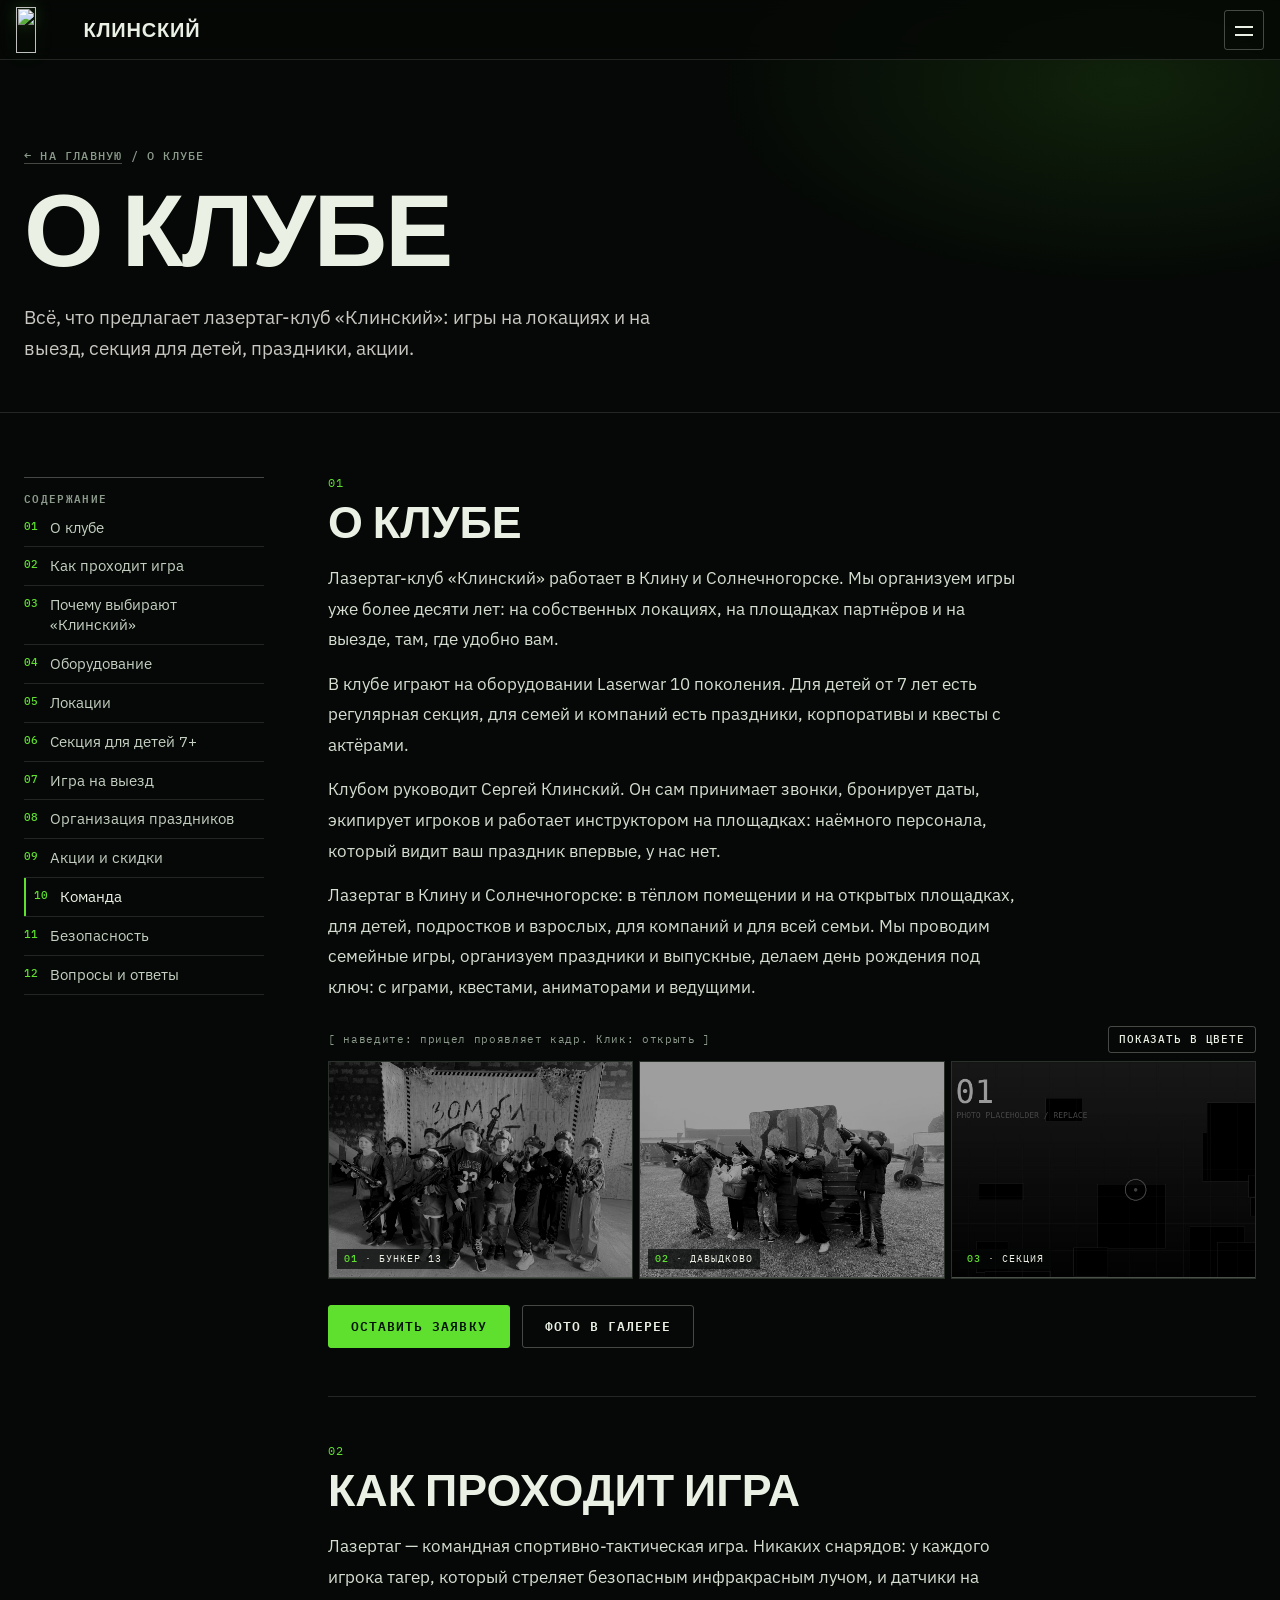
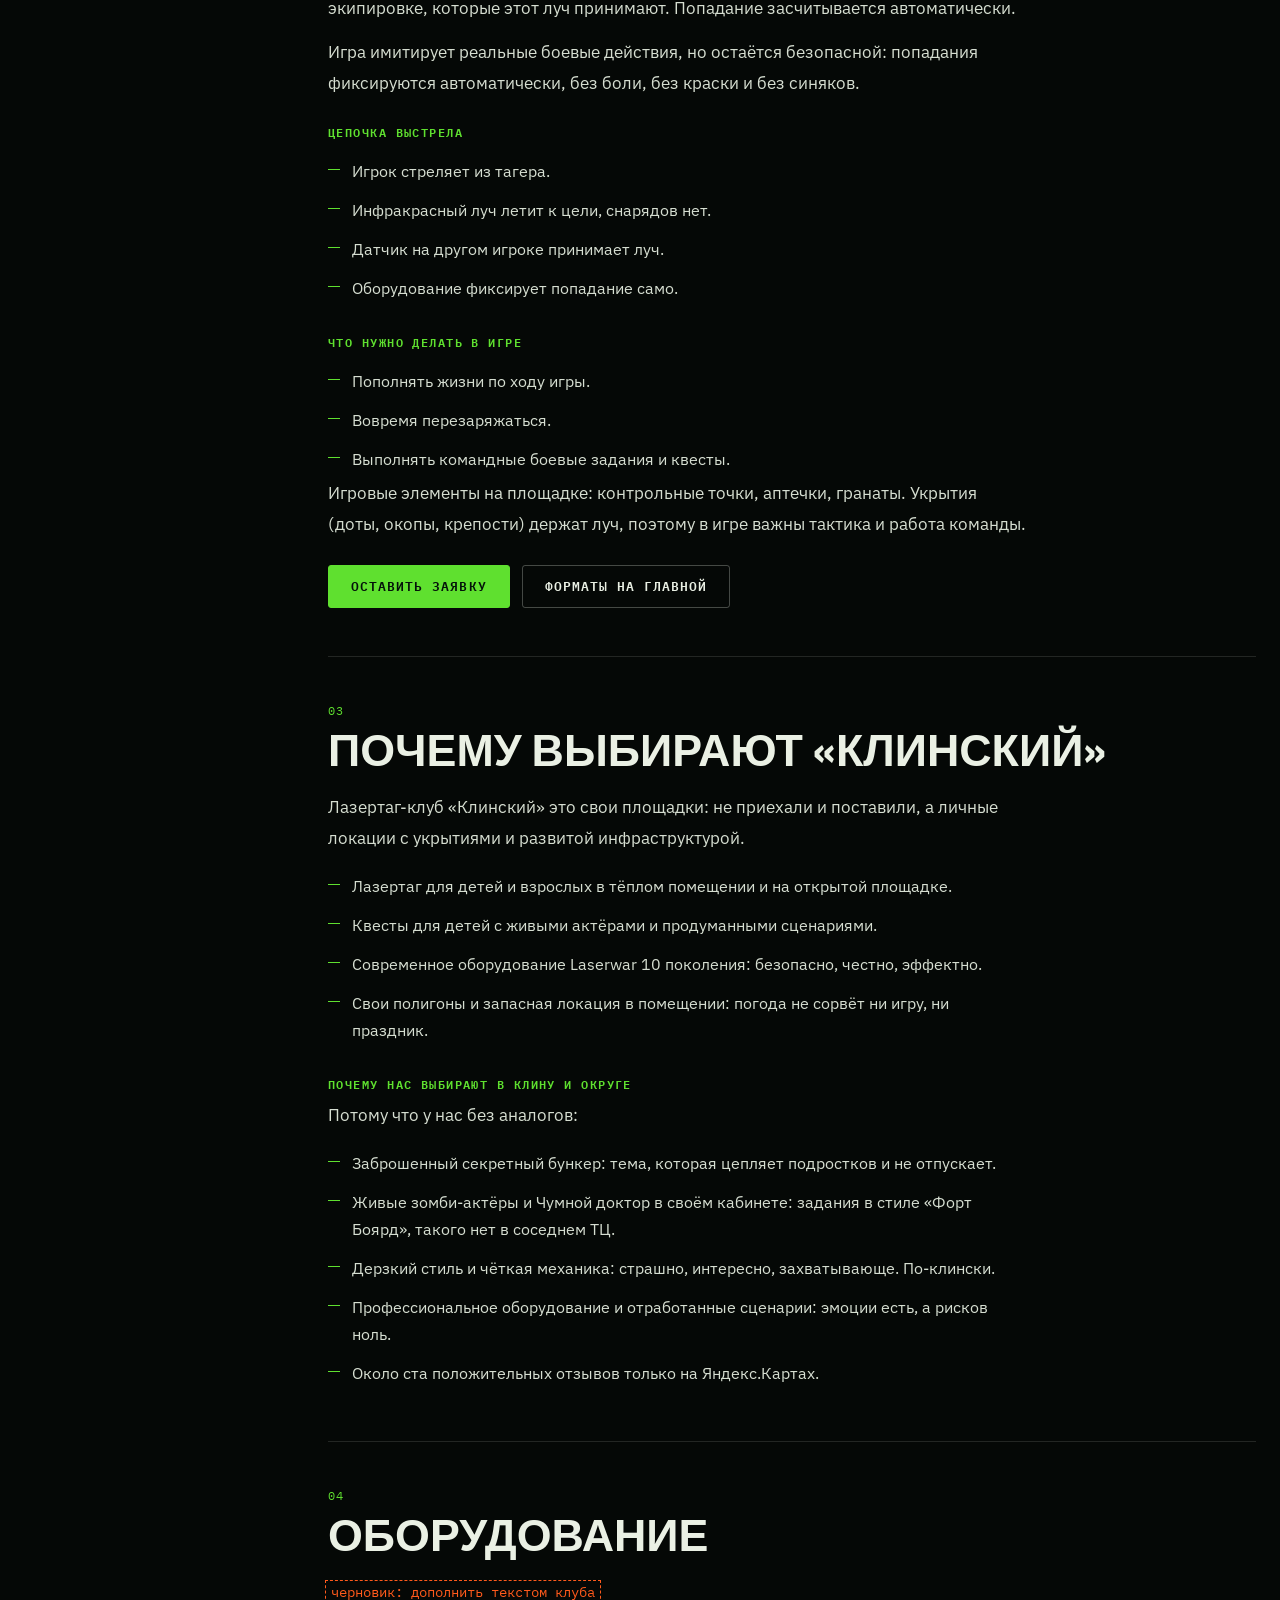
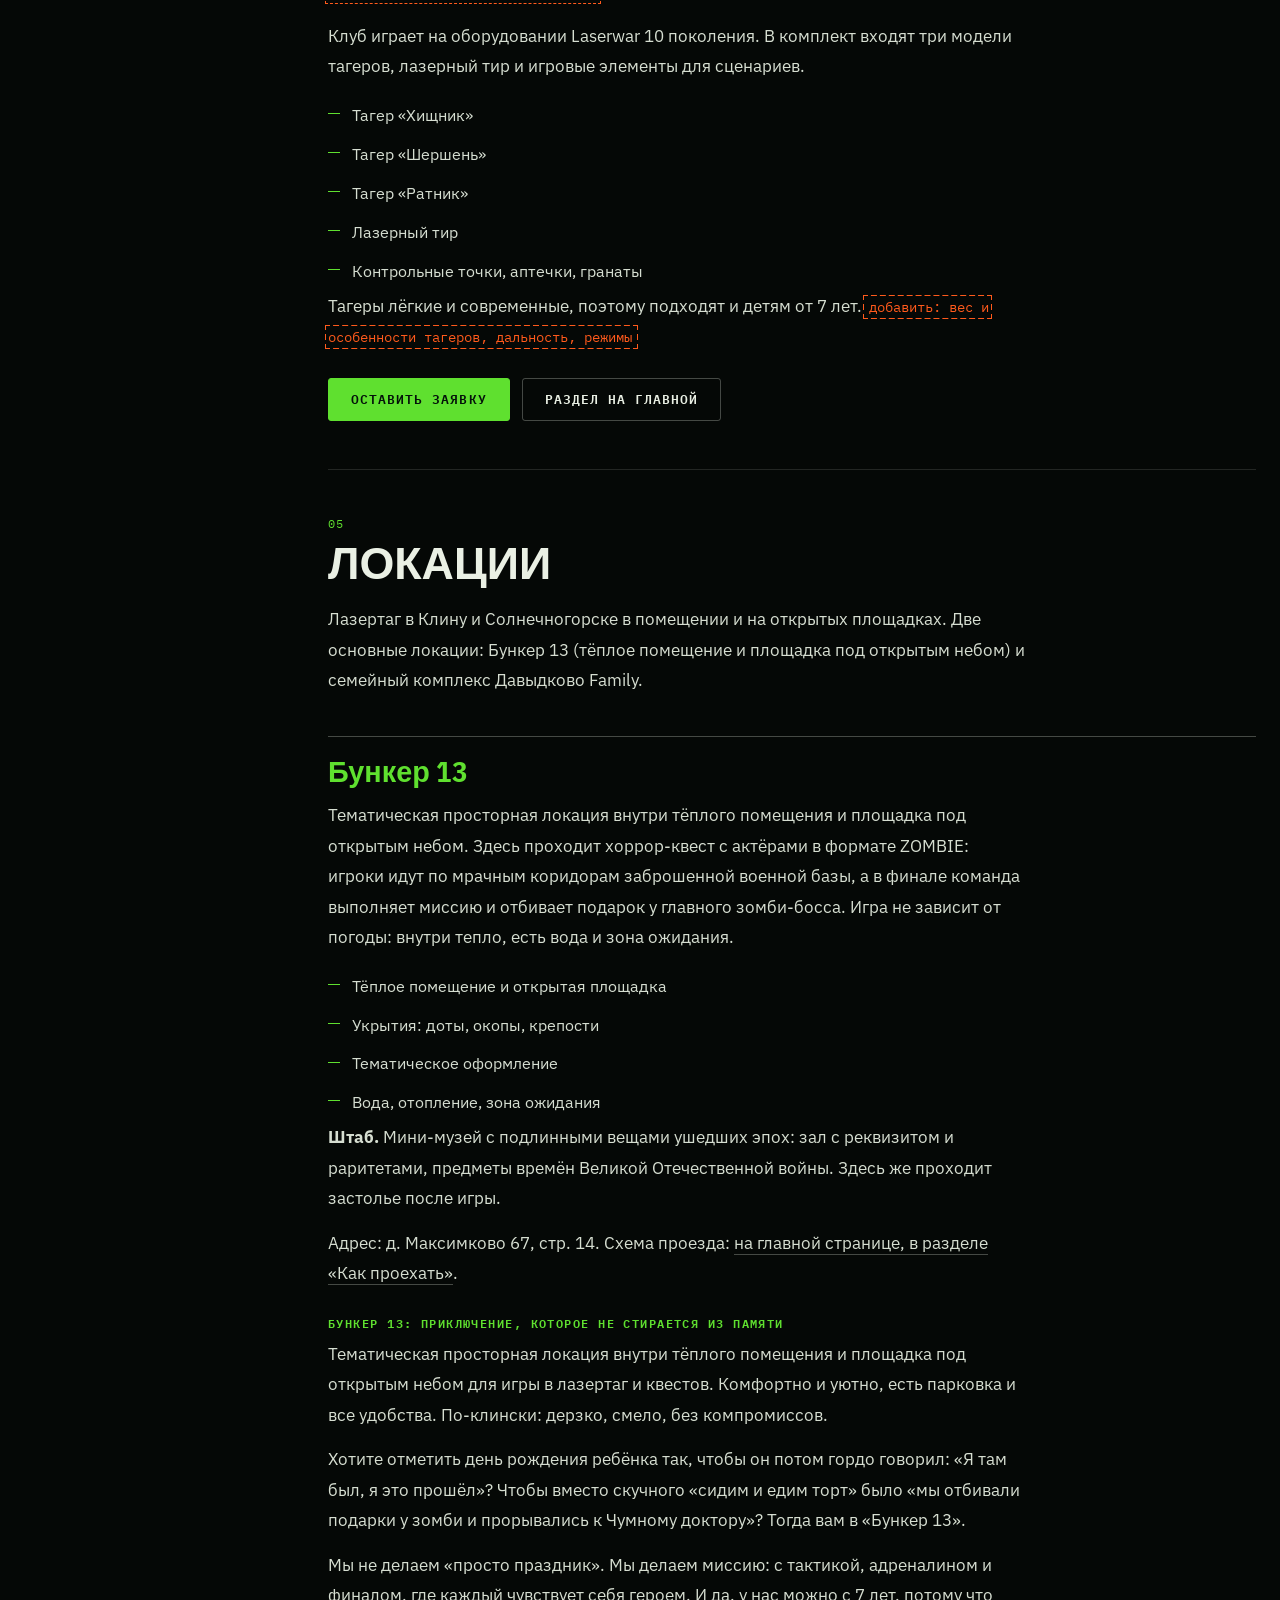
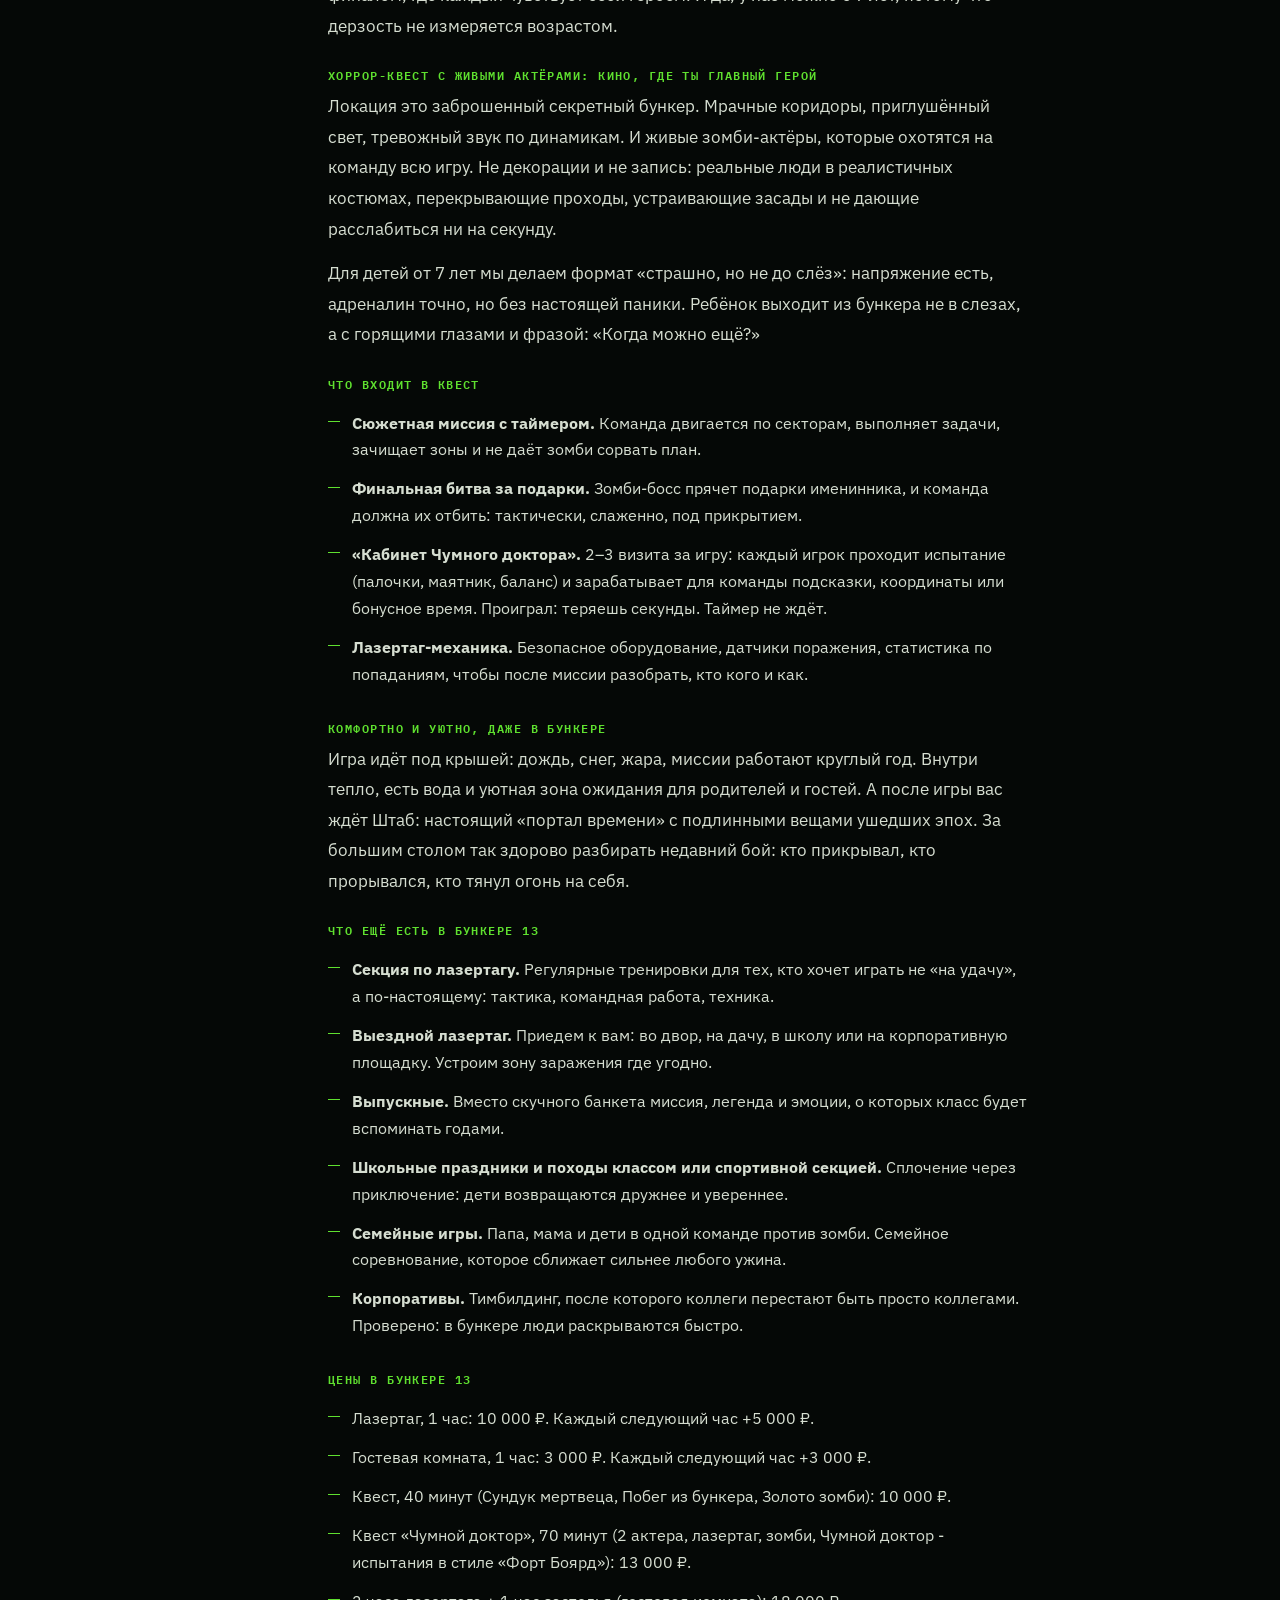
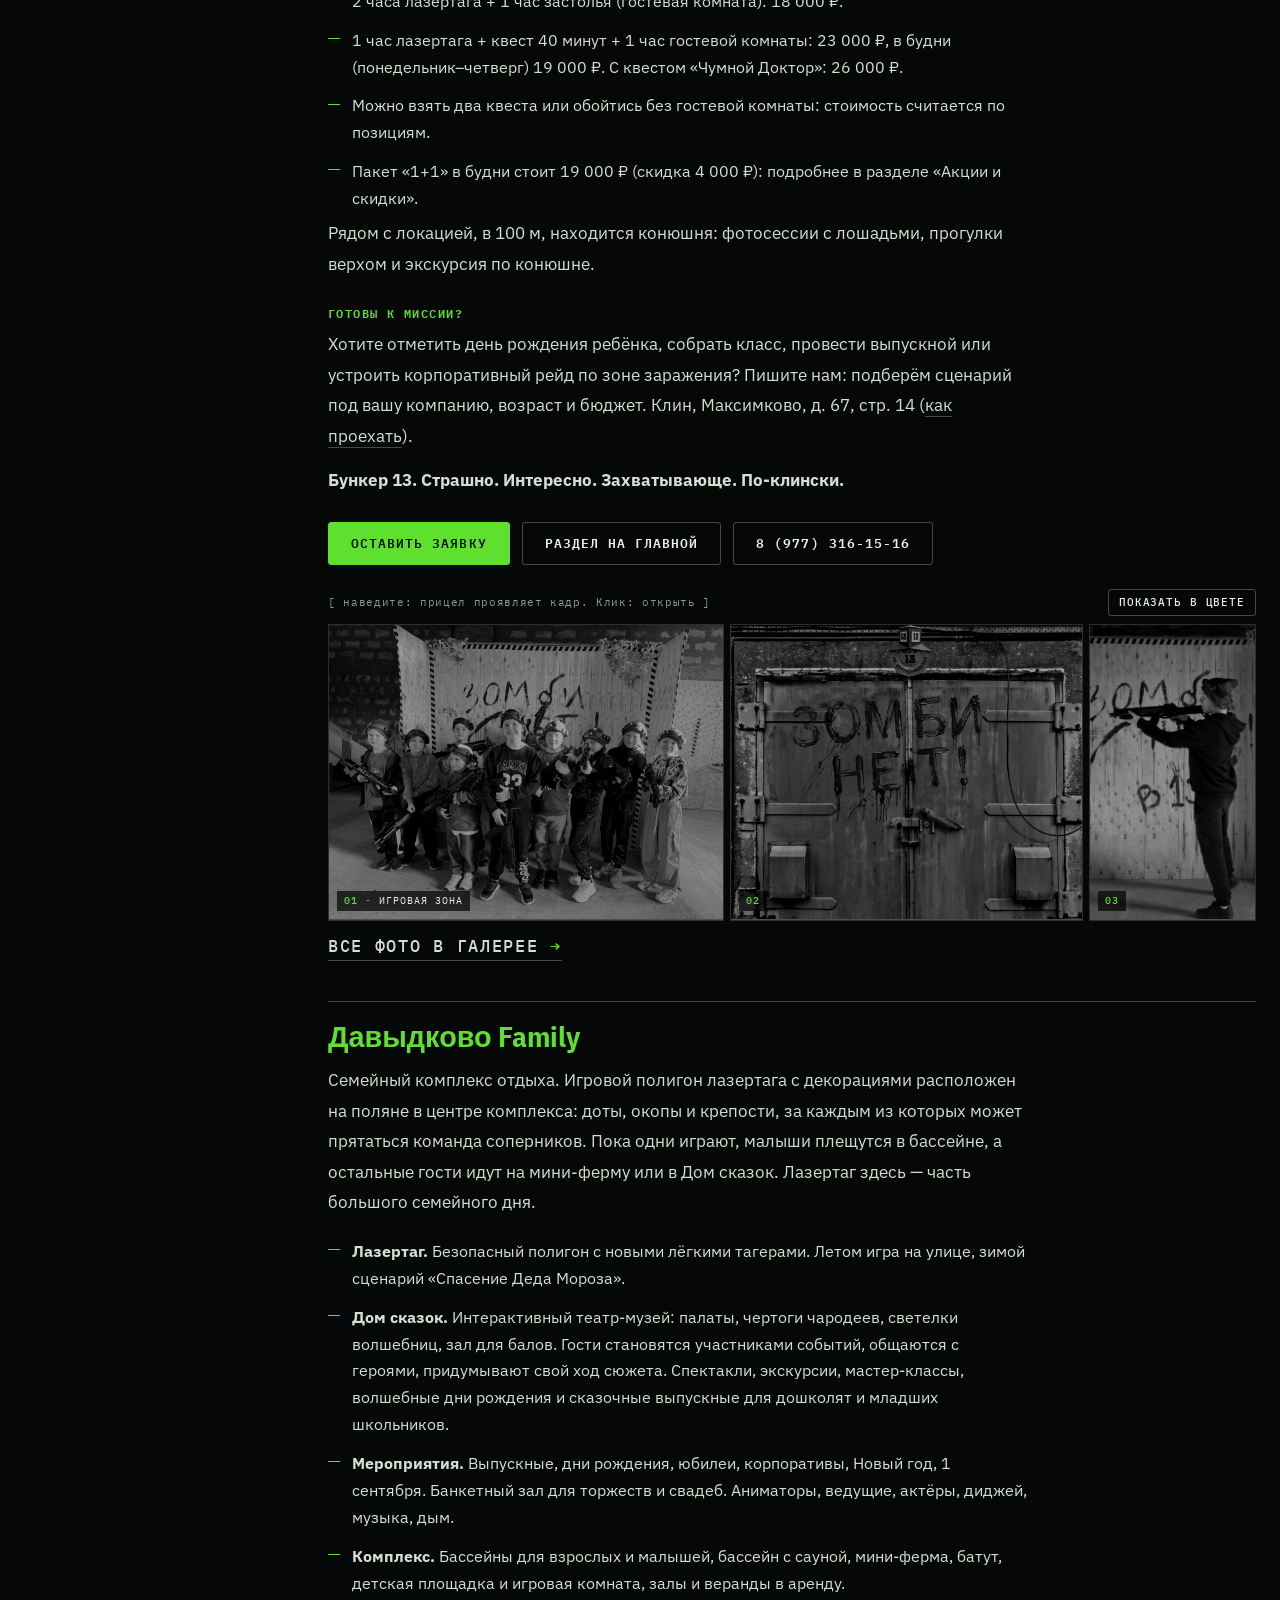
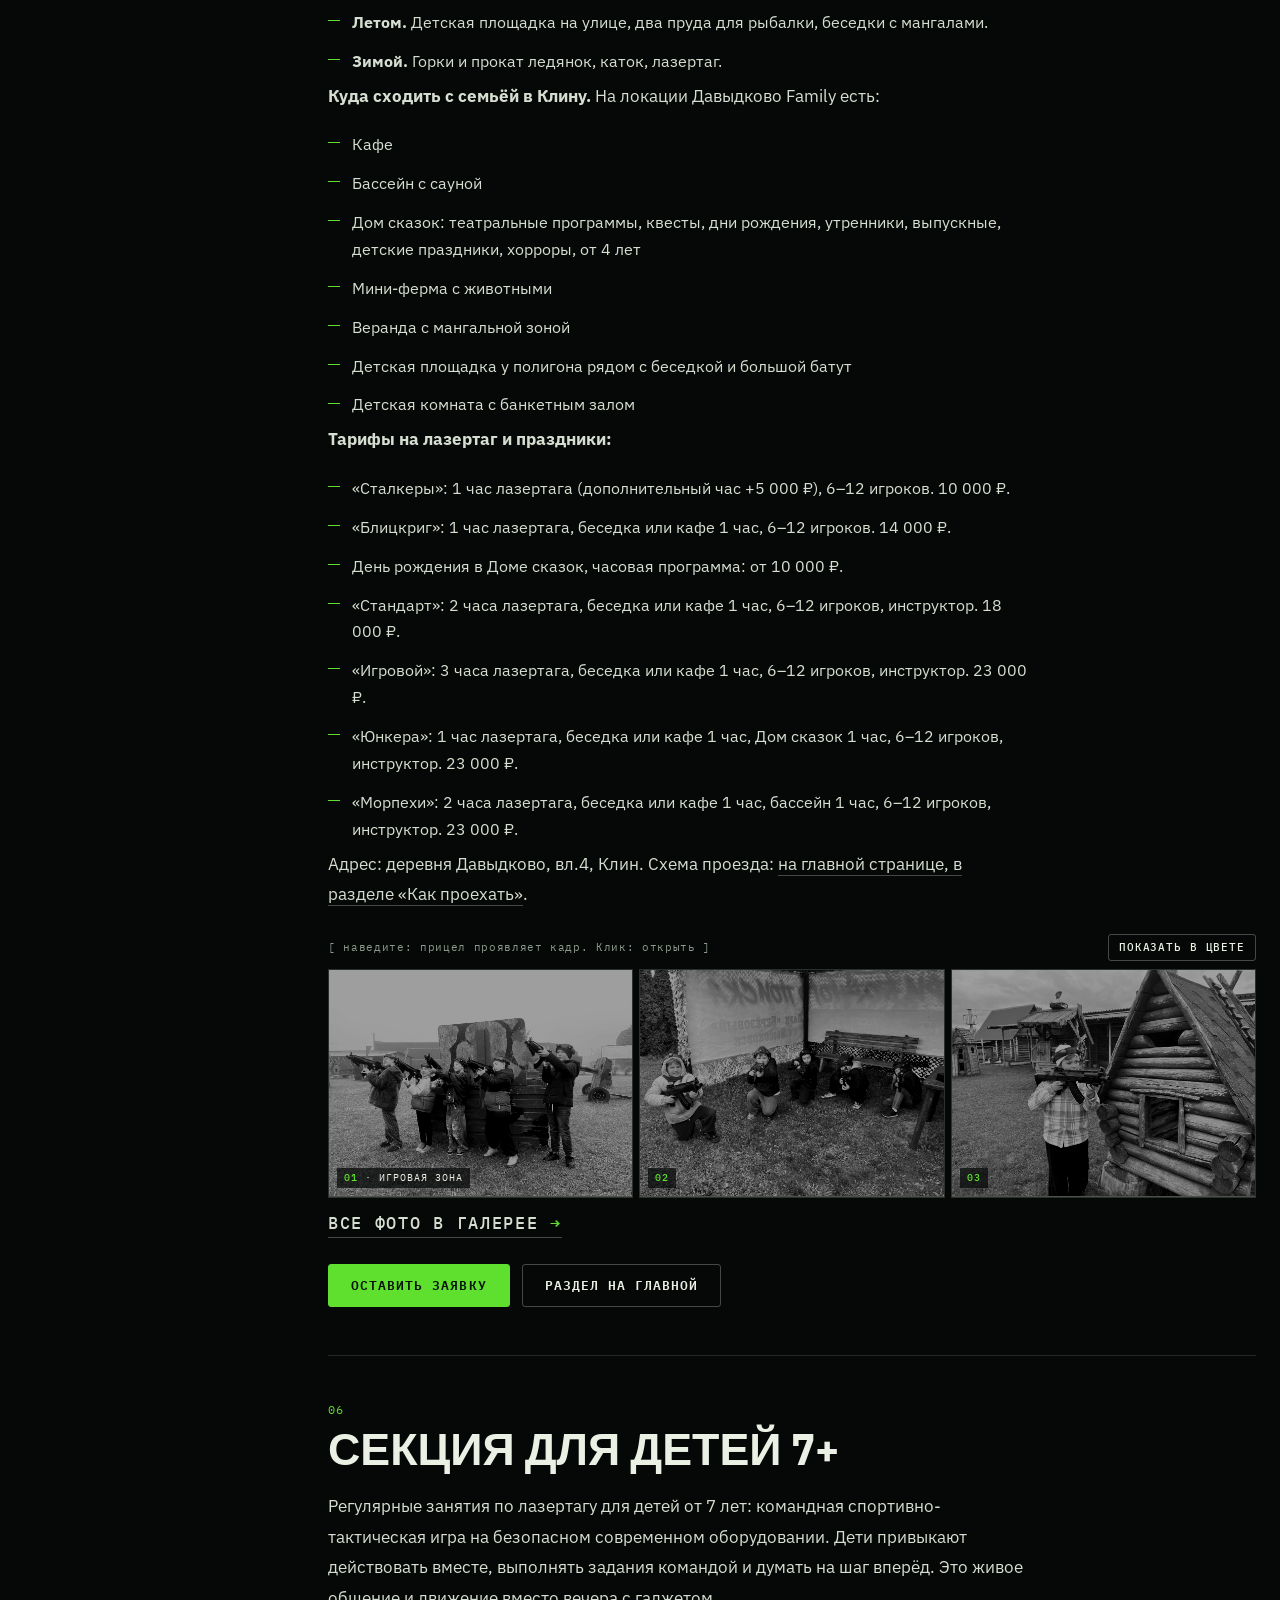
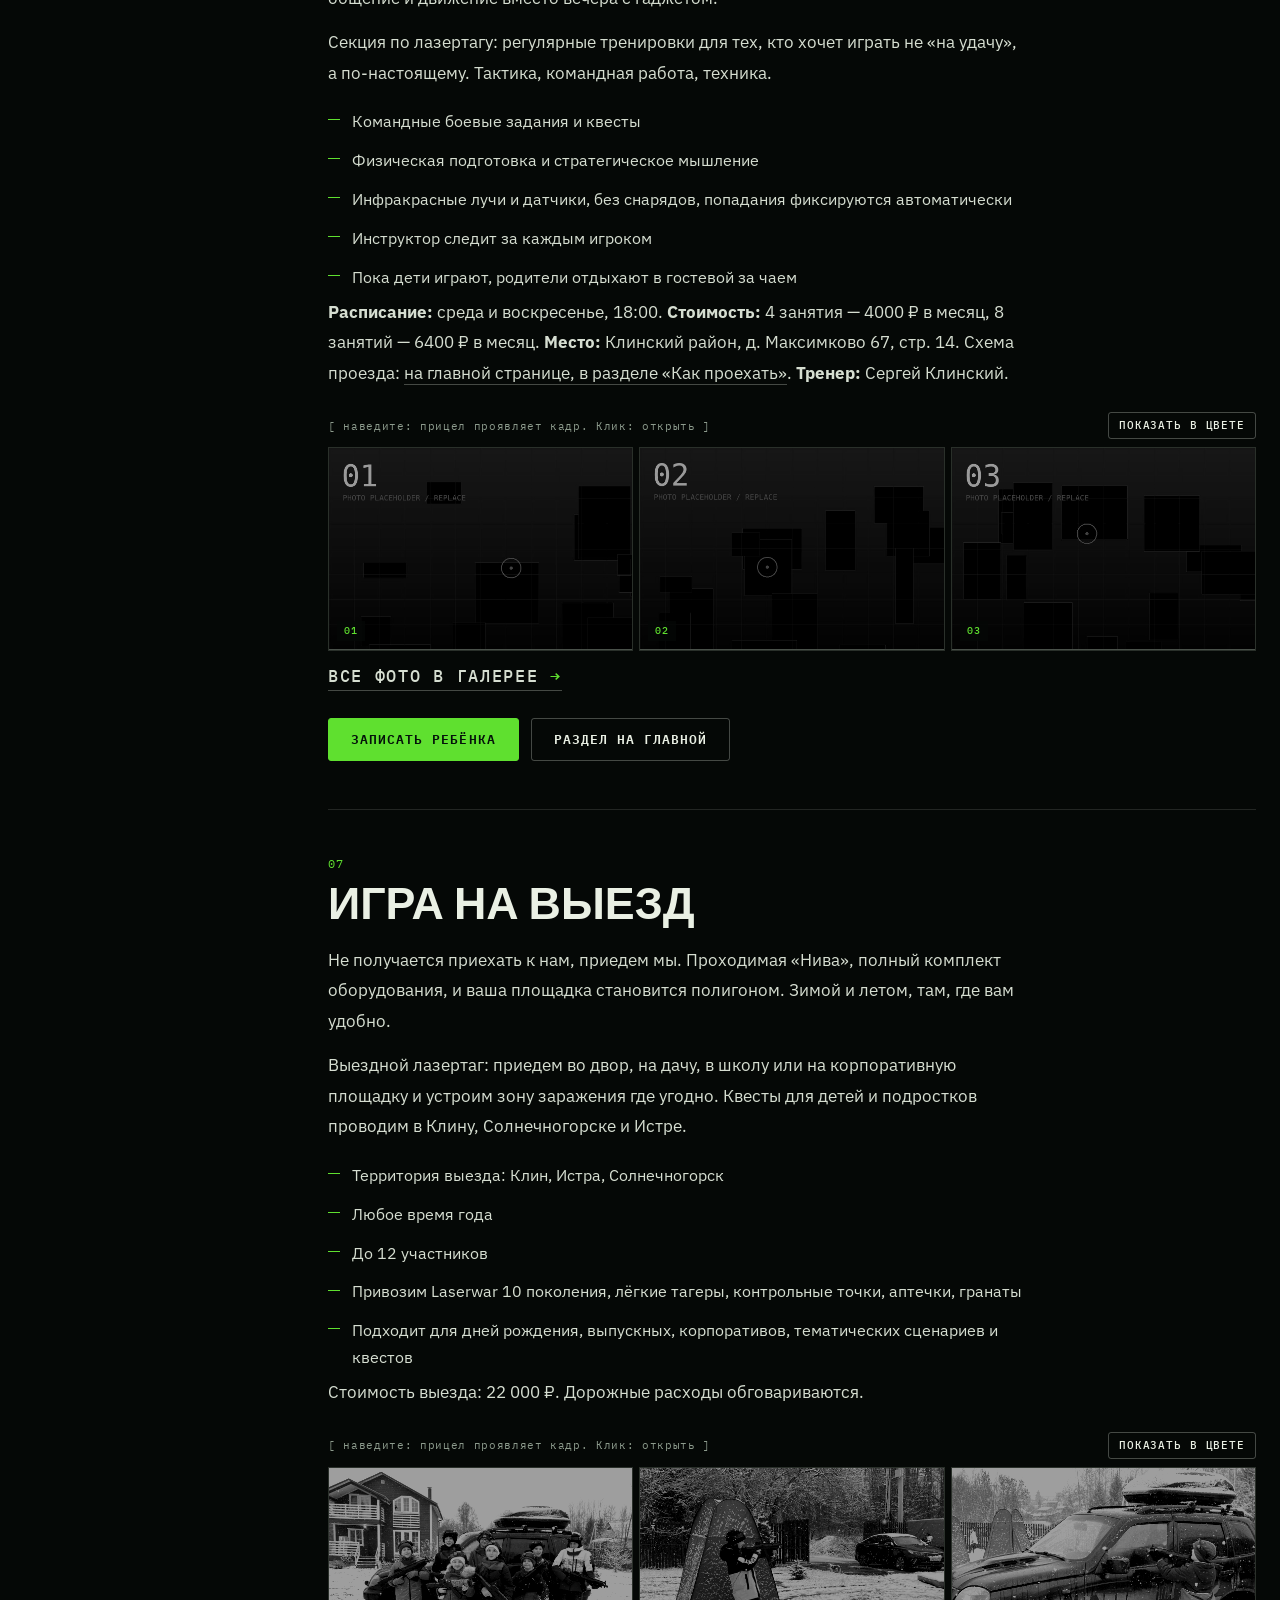
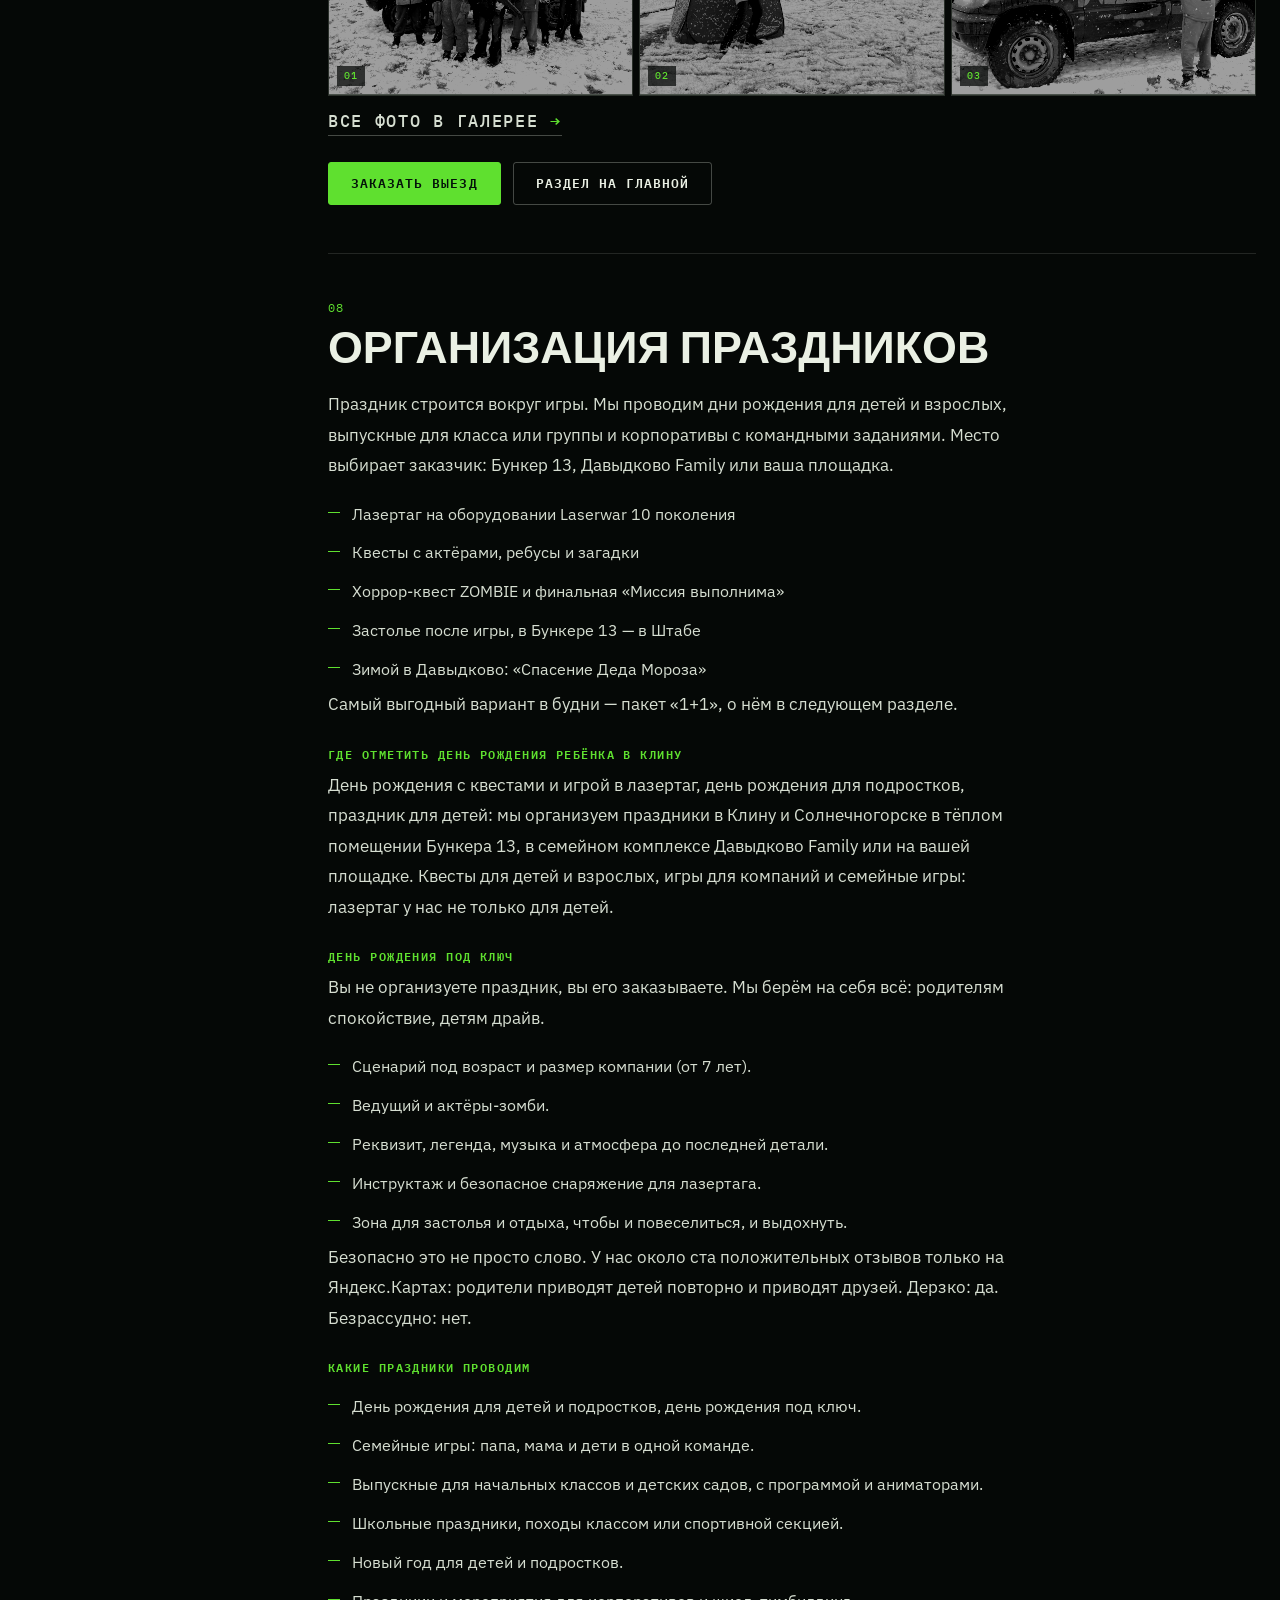
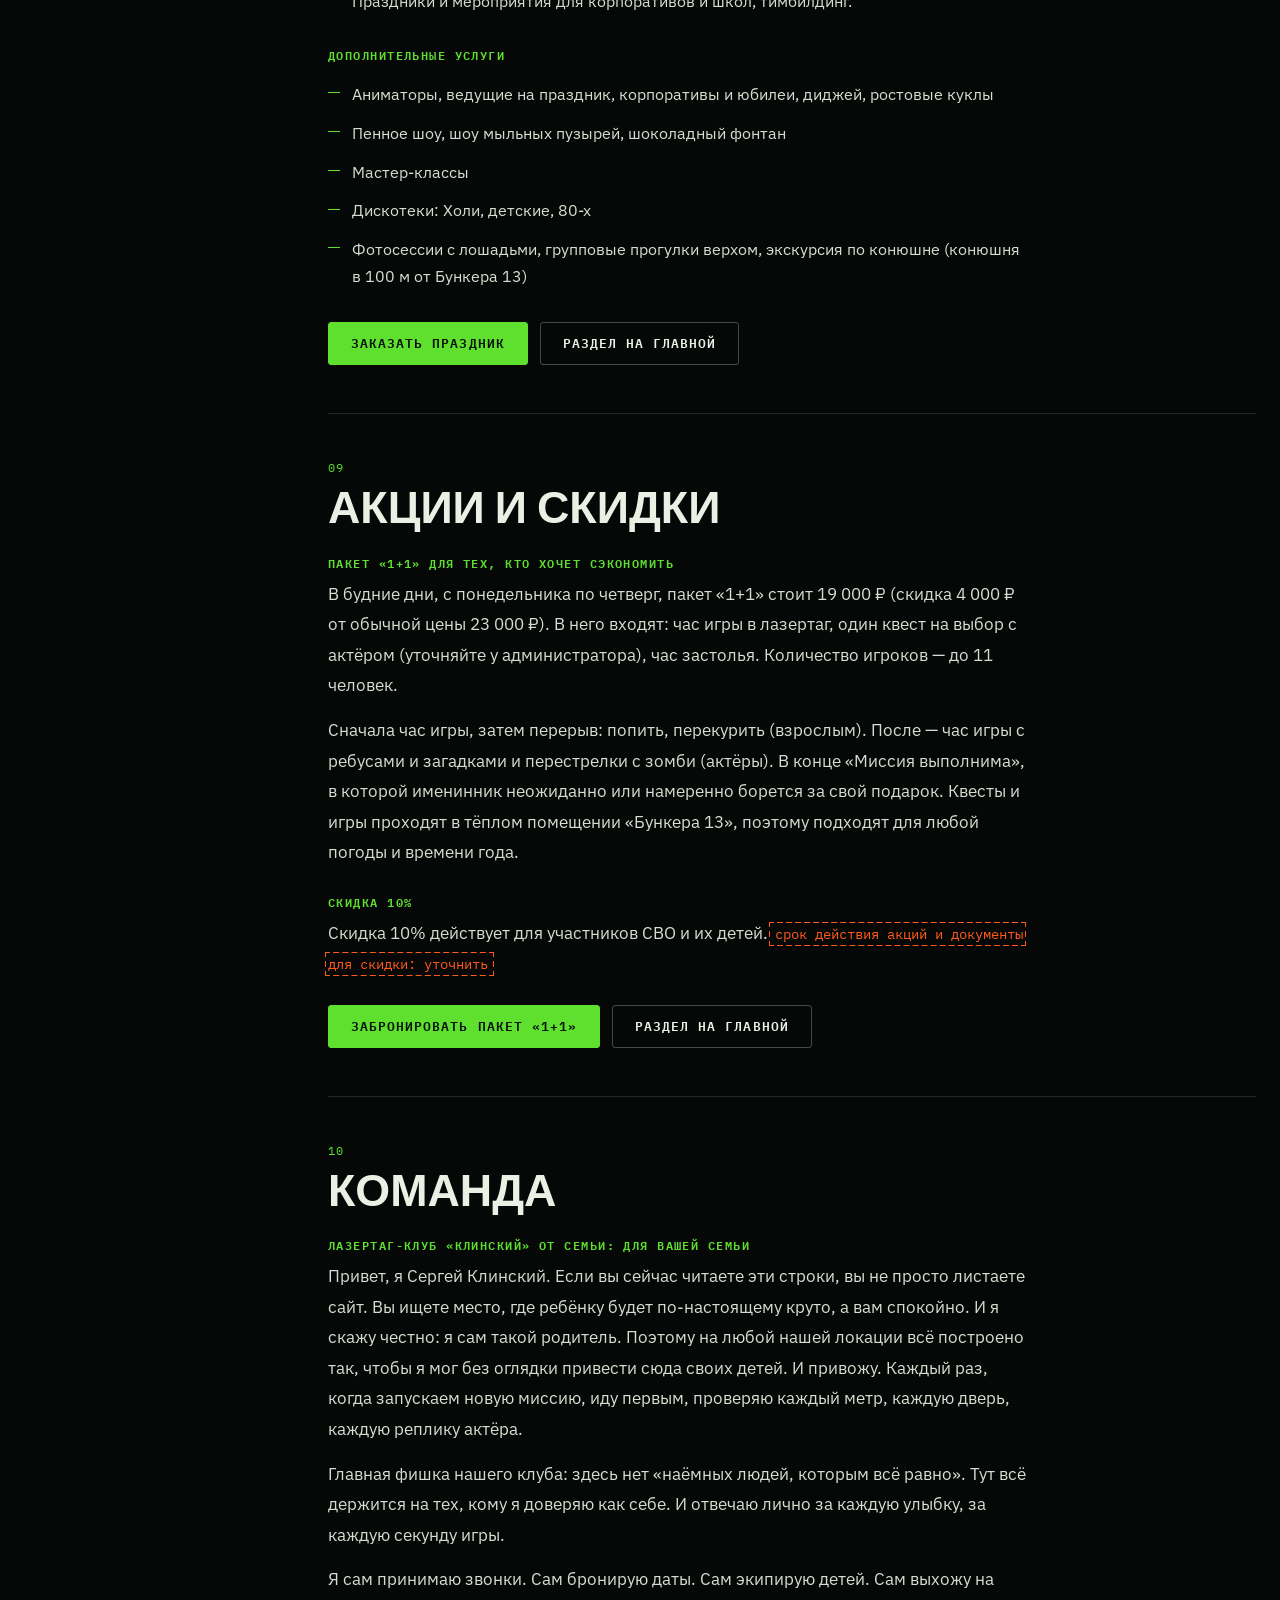
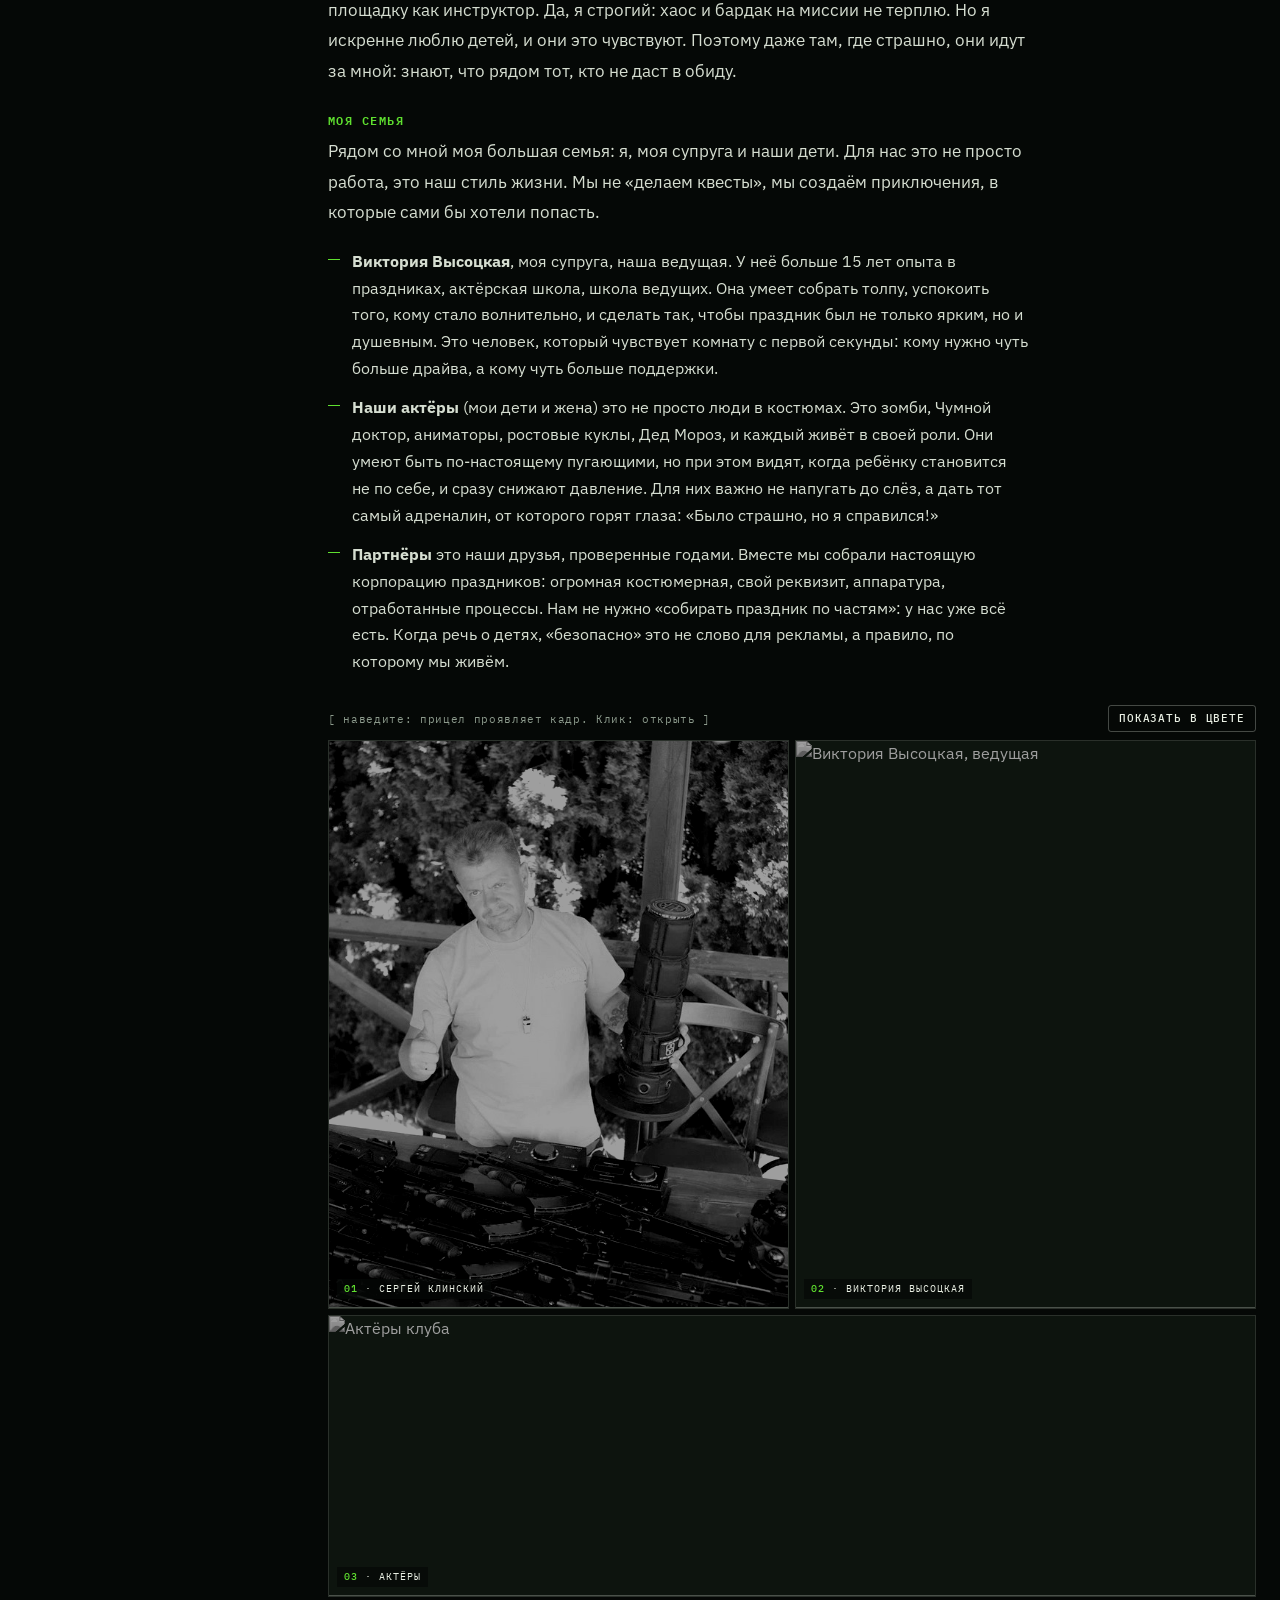
==== about.html @ 0ff3e611 "Add files via upload" ====
<!doctype html>
<html lang="ru">
<head>
<meta charset="utf-8">
<meta name="viewport" content="width=device-width,initial-scale=1">
<title>О клубе: лазертаг в Клину и Солнечногорске, праздники, квесты, секция — «Клинский»</title>
<meta name="description" content="Подробно о лазертаг-клубе «Клинский»: лазертаг в помещении и на открытых площадках в Клину и Солнечногорске, день рождения под ключ, квесты для детей и подростков, секция, семейные игры, выпускные, Новый год, корпоративы.">
<meta name="theme-color" content="#050806">
<!-- ТЕСТОВЫЙ РЕЖИМ: перед запуском удалить следующую строку -->
<meta name="robots" content="noindex, nofollow">
<meta property="og:title" content="О клубе — лазертаг-клуб «Клинский»">
<meta property="og:type" content="website">
<meta property="og:locale" content="ru_RU">
<link rel="icon" href="favicon.svg" type="image/svg+xml">
<link rel="icon" href="favicon.png" type="image/png" sizes="64x64">
<link rel="preconnect" href="https://fonts.googleapis.com">
<link rel="preconnect" href="https://fonts.gstatic.com" crossorigin>
<link rel="stylesheet" href="https://fonts.googleapis.com/css2?family=IBM+Plex+Mono:wght@400;500&family=IBM+Plex+Sans+Condensed:wght@500;600;700&family=IBM+Plex+Sans:wght@400;500&display=swap&subset=cyrillic">
<link rel="stylesheet" href="style.css?v=28">
<script>document.documentElement.classList.add('js')</script>
</head>
<body id="top">

<header class="bar">
  <a class="logo" href="index.html" aria-label="Клинский — на главную">
    <img class="logo__img" src="img/logo-sm.webp" alt="" width="55" height="44">
    <span class="logo__t">Клинский</span><span class="logo__s">lasertag club</span>
  </a>
  <nav class="nav" id="nav" aria-label="Разделы">
    <a href="index.html#locations">Локации</a>
    <a href="index.html#kids">Секция</a>
    <a href="index.html#trip">Выезд</a>
    <a href="index.html#party">Праздники</a>
    <a href="index.html#promo">Акции</a>
    <a href="index.html#gear">Оборудование</a>
    <a href="index.html#team">Команда</a>
    <a href="index.html#partners">Партнёры</a>
    <a href="gallery.html">Галерея</a>
    <a href="about.html" aria-current="page">О клубе</a>
    <a href="index.html#contact" class="nav__cta">Записаться</a>
  </nav>
  <a class="btn btn--sm bar__btn" href="index.html#contact">Записаться</a>
  <button class="burger" type="button" aria-label="Меню" aria-expanded="false" aria-controls="nav"><span></span><span></span></button>
  <i class="bar__p" aria-hidden="true"></i>
</header>

<main>
<header class="pagehead">
  <div class="wrap">
    <p class="crumbs"><a href="index.html">← На главную</a> / о клубе</p>
    <h1>О клубе</h1>
    <p class="lead">Всё, что предлагает лазертаг-клуб «Клинский»: игры на локациях и на выезд, секция для детей, праздники, акции.</p>
  </div>
</header>

<div class="wrap doc">
  <aside class="toc" aria-label="Содержание страницы">
    <h2>Содержание</h2>
    <ol>
      <li><a href="#a-club">О клубе</a></li>
      <li><a href="#a-game">Как проходит игра</a></li>
      <li><a href="#a-why">Почему выбирают «Клинский»</a></li>
      <li><a href="#a-gear">Оборудование</a></li>
      <li><a href="#a-locations">Локации</a></li>
      <li><a href="#a-kids">Секция для детей 7+</a></li>
      <li><a href="#a-trip">Игра на выезд</a></li>
      <li><a href="#a-party">Организация праздников</a></li>
      <li><a href="#a-promo">Акции и скидки</a></li>
      <li><a href="#a-team">Команда</a></li>
      <li><a href="#a-safety">Безопасность</a></li>
      <li><a href="#a-faq">Вопросы и ответы</a></li>
    </ol>
  </aside>

  <div class="prose">
    <!--
      КАК РАБОТАТЬ С ЭТОЙ СТРАНИЦЕЙ.
      Текст: абзацы <p>…</p>, списки <ul class="dash"><li>…</li></ul>, подзаголовки <h3>…</h3> внутри любой секции <section id="a-…">.
      Новая секция: скопируйте блок <section id="a-…">…</section> и добавьте пункт в «Содержание» (aside.toc).
      Фото из галерей: скопируйте блок <figure class="fig">…</figure>. Фото подставляются сами: <ul class="gal" data-gal="Название" data-auto="префикс">
      берёт первые 6 файлов префикс-01.jpg, префикс-02.jpg … из img/ (число — GAL_LIMIT в main.js или data-limit="4" у списка; если фото больше,
      под блоком появится ссылка «Все фото в галерее»). Ручной список <li> (как «О клубе» и «Команда»): классы ряда gal--strip (3 в ряд), gal--duo (2).
      Фото открываются на весь экран, как на главной.
      Красные метки «черновик» удалите, когда допишете текст.
    -->

    <section id="a-club">
      <h2><small>01</small>О клубе</h2>
      <!--<p><span class="todo">черновик: дополнить текстом клуба</span></p>-->
      <p>Лазертаг-клуб «Клинский» работает в Клину и Солнечногорске. Мы организуем игры уже более десяти лет: на собственных локациях, на площадках партнёров и на выезде, там, где удобно вам.</p>
      <p>В клубе играют на оборудовании Laserwar 10 поколения. Для детей от 7 лет есть регулярная секция, для семей и компаний есть праздники, корпоративы и квесты с актёрами.</p>
      <p>Клубом руководит Сергей Клинский. Он сам принимает звонки, бронирует даты, экипирует игроков и работает инструктором на площадках: наёмного персонала, который видит ваш праздник впервые, у нас нет.</p>
              <p>Лазертаг в Клину и Солнечногорске: в тёплом помещении и на открытых площадках, для детей, подростков и взрослых, для компаний и для всей семьи. Мы проводим семейные игры, организуем праздники и выпускные, делаем день рождения под ключ: с играми, квестами, аниматорами и ведущими.</p>
<figure class="fig">
          <div class="galw">
            <div class="gal-tools"><span class="hint-fine">[ наведите: прицел проявляет кадр. Клик: открыть ]</span><span class="hint-touch">[ ведите пальцем по кадру: прицел проявляет его. Касание: открыть ]</span><button class="gal-mode" type="button" aria-pressed="false">Показать в цвете</button></div>
            <ul class="gal gal--strip" data-gal="О клубе">
            <li><a href="img/bunker-01.jpg" data-cap="Бункер 13"><img src="img/bunker-01.jpg" alt="Фото: Бункер 13" loading="lazy"></a></li>
            <li><a href="img/davydkovo-01.jpg" data-cap="Давыдково"><img src="img/davydkovo-01.jpg" alt="Фото: Давыдково Family" loading="lazy"></a></li>
            <li><a href="img/kids-01.jpg" data-cap="секция"><img src="img/kids-01.jpg" alt="Фото: детская секция" loading="lazy"></a></li>
            </ul>
          </div>
        </figure>
      <div class="doc__cta"><a class="btn" href="index.html#contact">Оставить заявку</a><a class="btn btn--ghost" href="gallery.html">Фото в галерее</a></div>
    </section>

    <section id="a-game">
      <h2><small>02</small>Как проходит игра</h2>
      <!--<p><span class="todo">черновик: дополнить текстом клуба</span></p>-->
      <p>Лазертаг — командная спортивно-тактическая игра. Никаких снарядов: у каждого игрока тагер, который стреляет безопасным инфракрасным лучом, и датчики на экипировке, которые этот луч принимают. Попадание засчитывается автоматически.</p>
      <p>Игра имитирует реальные боевые действия, но остаётся безопасной: попадания фиксируются автоматически, без боли, без краски и без синяков.</p>
      <h3>Цепочка выстрела</h3>
      <ul class="dash">
        <li>Игрок стреляет из тагера.</li>
        <li>Инфракрасный луч летит к цели, снарядов нет.</li>
        <li>Датчик на другом игроке принимает луч.</li>
        <li>Оборудование фиксирует попадание само.</li>
      </ul>
      <h3>Что нужно делать в игре</h3>
      <ul class="dash">
        <li>Пополнять жизни по ходу игры.</li>
        <li>Вовремя перезаряжаться.</li>
        <li>Выполнять командные боевые задания и квесты.</li>
      </ul>
      <p>Игровые элементы на площадке: контрольные точки, аптечки, гранаты. Укрытия (доты, окопы, крепости) держат луч, поэтому в игре важны тактика и работа команды.</p>
      <div class="doc__cta"><a class="btn" href="index.html#contact">Оставить заявку</a><a class="btn btn--ghost" href="index.html#formats">Форматы на главной</a></div>
    </section>

    <section id="a-why">
      <h2><small>03</small>Почему выбирают «Клинский»</h2>
      <p>Лазертаг-клуб «Клинский» это свои площадки: не приехали и поставили, а личные локации с укрытиями и развитой инфраструктурой.</p>
      <ul class="dash">
        <li>Лазертаг для детей и взрослых в тёплом помещении и на открытой площадке.</li>
        <li>Квесты для детей с живыми актёрами и продуманными сценариями.</li>
        <li>Современное оборудование Laserwar 10 поколения: безопасно, честно, эффектно.</li>
        <li>Свои полигоны и запасная локация в помещении: погода не сорвёт ни игру, ни праздник.</li>
      </ul>
      <h3>Почему нас выбирают в Клину и округе</h3>
      <p>Потому что у нас без аналогов:</p>
      <ul class="dash">
        <li>Заброшенный секретный бункер: тема, которая цепляет подростков и не отпускает.</li>
        <li>Живые зомби-актёры и Чумной доктор в своём кабинете: задания в стиле «Форт Боярд», такого нет в соседнем ТЦ.</li>
        <li>Дерзкий стиль и чёткая механика: страшно, интересно, захватывающе. По-клински.</li>
        <li>Профессиональное оборудование и отработанные сценарии: эмоции есть, а рисков ноль.</li>
        <li>Около ста положительных отзывов только на Яндекс.Картах.</li>
      </ul>
    </section>

    <section id="a-gear">
      <h2><small>04</small>Оборудование</h2>
      <p><span class="todo">черновик: дополнить текстом клуба</span></p>
      <p>Клуб играет на оборудовании Laserwar 10 поколения. В комплект входят три модели тагеров, лазерный тир и игровые элементы для сценариев.</p>
      <ul class="dash">
        <li>Тагер «Хищник»</li>
        <li>Тагер «Шершень»</li>
        <li>Тагер «Ратник»</li>
        <li>Лазерный тир</li>
        <li>Контрольные точки, аптечки, гранаты</li>
      </ul>
      <p>Тагеры лёгкие и современные, поэтому подходят и детям от 7 лет. <span class="todo">добавить: вес и особенности тагеров, дальность, режимы</span></p>
        <figure class="fig">
          <div class="galw">
            <div class="gal-tools"><span class="hint-fine">[ наведите: прицел проявляет кадр. Клик: открыть ]</span><span class="hint-touch">[ ведите пальцем по кадру: прицел проявляет его. Касание: открыть ]</span><button class="gal-mode" type="button" aria-pressed="false">Показать в цвете</button></div>
            <ul class="gal" data-gal="Оборудование" data-auto="gear" data-limit="3"></ul>
          </div>
        </figure>
      <div class="doc__cta"><a class="btn" href="index.html#contact">Оставить заявку</a><a class="btn btn--ghost" href="index.html#gear">Раздел на главной</a></div>
    </section>

    <section id="a-locations">
      <h2><small>05</small>Локации</h2>
      <!--<p><span class="todo">черновик: дополнить текстом клуба</span></p>-->
      <p>Лазертаг в Клину и Солнечногорске в помещении и на открытых площадках. Две основные локации: Бункер 13 (тёплое помещение и площадка под открытым небом) и семейный комплекс Давыдково Family.</p>
      <h4>Бункер 13</h4>
      <p>Тематическая просторная локация внутри тёплого помещения и площадка под открытым небом. Здесь проходит хоррор-квест с актёрами в формате ZOMBIE: игроки идут по мрачным коридорам заброшенной военной базы, а в финале команда выполняет миссию и отбивает подарок у главного зомби-босса. Игра не зависит от погоды: внутри тепло, есть вода и зона ожидания.</p>
      <ul class="dash">
        <li>Тёплое помещение и открытая площадка</li>
        <li>Укрытия: доты, окопы, крепости</li>
        <li>Тематическое оформление</li>
        <li>Вода, отопление, зона ожидания</li>
      </ul>
      <p><b>Штаб.</b> Мини-музей с подлинными вещами ушедших эпох: зал с реквизитом и раритетами, предметы времён Великой Отечественной войны. Здесь же проходит застолье после игры.</p>
      <p>Адрес: д. Максимково 67, стр. 14. Схема проезда: <a href="index.html#route-bunker">на главной странице, в разделе «Как проехать»</a>.</p>
              <h3>Бункер 13: приключение, которое не стирается из памяти</h3>
      <p>Тематическая просторная локация внутри тёплого помещения и площадка под открытым небом для игры в лазертаг и квестов. Комфортно и уютно, есть парковка и все удобства. По-клински: дерзко, смело, без компромиссов.</p>
      <p>Хотите отметить день рождения ребёнка так, чтобы он потом гордо говорил: «Я там был, я это прошёл»? Чтобы вместо скучного «сидим и едим торт» было «мы отбивали подарки у зомби и прорывались к Чумному доктору»? Тогда вам в «Бункер 13».</p>
      <p>Мы не делаем «просто праздник». Мы делаем миссию: с тактикой, адреналином и финалом, где каждый чувствует себя героем. И да, у нас можно с 7 лет, потому что дерзость не измеряется возрастом.</p>
      <h3>Хоррор-квест с живыми актёрами: кино, где ты главный герой</h3>
      <p>Локация это заброшенный секретный бункер. Мрачные коридоры, приглушённый свет, тревожный звук по динамикам. И живые зомби-актёры, которые охотятся на команду всю игру. Не декорации и не запись: реальные люди в реалистичных костюмах, перекрывающие проходы, устраивающие засады и не дающие расслабиться ни на секунду.</p>
      <p>Для детей от 7 лет мы делаем формат «страшно, но не до слёз»: напряжение есть, адреналин точно, но без настоящей паники. Ребёнок выходит из бункера не в слезах, а с горящими глазами и фразой: «Когда можно ещё?»</p>
      <h3>Что входит в квест</h3>
      <ul class="dash">
        <li><b>Сюжетная миссия с таймером.</b> Команда двигается по секторам, выполняет задачи, зачищает зоны и не даёт зомби сорвать план.</li>
        <li><b>Финальная битва за подарки.</b> Зомби-босс прячет подарки именинника, и команда должна их отбить: тактически, слаженно, под прикрытием.</li>
        <li><b>«Кабинет Чумного доктора».</b> 2–3 визита за игру: каждый игрок проходит испытание (палочки, маятник, баланс) и зарабатывает для команды подсказки, координаты или бонусное время. Проиграл: теряешь секунды. Таймер не ждёт.</li>
        <li><b>Лазертаг-механика.</b> Безопасное оборудование, датчики поражения, статистика по попаданиям, чтобы после миссии разобрать, кто кого и как.</li>
      </ul>
      <h3>Комфортно и уютно, даже в бункере</h3>
      <p>Игра идёт под крышей: дождь, снег, жара, миссии работают круглый год. Внутри тепло, есть вода и уютная зона ожидания для родителей и гостей. А после игры вас ждёт Штаб: настоящий «портал времени» с подлинными вещами ушедших эпох. За большим столом так здорово разбирать недавний бой: кто прикрывал, кто прорывался, кто тянул огонь на себя.</p>
      <h3>Что ещё есть в Бункере 13</h3>
      <ul class="dash">
        <li><b>Секция по лазертагу.</b> Регулярные тренировки для тех, кто хочет играть не «на удачу», а по-настоящему: тактика, командная работа, техника.</li>
        <li><b>Выездной лазертаг.</b> Приедем к вам: во двор, на дачу, в школу или на корпоративную площадку. Устроим зону заражения где угодно.</li>
        <li><b>Выпускные.</b> Вместо скучного банкета миссия, легенда и эмоции, о которых класс будет вспоминать годами.</li>
        <li><b>Школьные праздники и походы классом или спортивной секцией.</b> Сплочение через приключение: дети возвращаются дружнее и увереннее.</li>
        <li><b>Семейные игры.</b> Папа, мама и дети в одной команде против зомби. Семейное соревнование, которое сближает сильнее любого ужина.</li>
        <li><b>Корпоративы.</b> Тимбилдинг, после которого коллеги перестают быть просто коллегами. Проверено: в бункере люди раскрываются быстро.</li>
      </ul>
      <h3>Цены в Бункере 13</h3>
      <ul class="dash">
        <li>Лазертаг, 1 час: 10 000 ₽. Каждый следующий час +5 000 ₽.</li>
        <li>Гостевая комната, 1 час: 3 000 ₽. Каждый следующий час +3 000 ₽.</li>
        <li>Квест, 40 минут (Сундук мертвеца, Побег из бункера, Золото зомби): 10 000 ₽.</li>
		<li>Квест «Чумной доктор», 70 минут (2 актера, лазертаг, зомби, Чумной  доктор - испытания в стиле «Форт Боярд»): 13 000 ₽.</li>
        <li>2 часа лазертага + 1 час застолья (гостевая комната): 18 000 ₽.</li>
        <li>1 час лазертага + квест 40 минут + 1 час гостевой комнаты: 23 000 ₽, в будни (понедельник–четверг) 19 000 ₽. С квестом «Чумной Доктор»: 26 000 ₽.</li>
        <li>Можно взять два квеста или обойтись без гостевой комнаты: стоимость считается по позициям.</li>
        <li>Пакет «1+1» в будни стоит 19 000 ₽ (скидка 4 000 ₽): подробнее в разделе «Акции и скидки».</li>
      </ul>
      <p>Рядом с локацией, в 100 м, находится конюшня: фотосессии с лошадьми, прогулки верхом и экскурсия по конюшне.</p>
      <h3>Готовы к миссии?</h3>
      <p>Хотите отметить день рождения ребёнка, собрать класс, провести выпускной или устроить корпоративный рейд по зоне заражения? Пишите нам: подберём сценарий под вашу компанию, возраст и бюджет. Клин, Максимково, д. 67, стр. 14 (<a href="index.html#route-bunker">как проехать</a>).</p>
      <p><b>Бункер 13. Страшно. Интересно. Захватывающе. По-клински.</b></p>
      <div class="doc__cta"><a class="btn" href="index.html#contact">Оставить заявку</a><a class="btn btn--ghost" href="index.html#loc-bunker">Раздел на главной</a><a class="btn btn--ghost" href="tel:+79773161516">8 (977) 316-15-16</a></div>
<figure class="fig">
          <div class="galw">
            <div class="gal-tools"><span class="hint-fine">[ наведите: прицел проявляет кадр. Клик: открыть ]</span><span class="hint-touch">[ ведите пальцем по кадру: прицел проявляет его. Касание: открыть ]</span><button class="gal-mode" type="button" aria-pressed="false">Показать в цвете</button></div>
            <ul class="gal" data-gal="Бункер 13" data-auto="bunker" data-limit="3"></ul>
          </div>
        </figure>
      <h4>Давыдково Family</h4>
      <p>Семейный комплекс отдыха. Игровой полигон лазертага с декорациями расположен на поляне в центре комплекса: доты, окопы и крепости, за каждым из которых может прятаться команда соперников. Пока одни играют, малыши плещутся в бассейне, а остальные гости идут на мини-ферму или в Дом сказок. Лазертаг здесь — часть большого семейного дня.</p>
      <ul class="dash">
        <li><b>Лазертаг.</b> Безопасный полигон с новыми лёгкими тагерами. Летом игра на улице, зимой сценарий «Спасение Деда Мороза».</li>
        <li><b>Дом сказок.</b> Интерактивный театр-музей: палаты, чертоги чародеев, светелки волшебниц, зал для балов. Гости становятся участниками событий, общаются с героями, придумывают свой ход сюжета. Спектакли, экскурсии, мастер-классы, волшебные дни рождения и сказочные выпускные для дошколят и младших школьников.</li>
        <li><b>Мероприятия.</b> Выпускные, дни рождения, юбилеи, корпоративы, Новый год, 1 сентября. Банкетный зал для торжеств и свадеб. Аниматоры, ведущие, актёры, диджей, музыка, дым.</li>
        <li><b>Комплекс.</b> Бассейны для взрослых и малышей, бассейн с сауной, мини-ферма, батут, детская площадка и игровая комната, залы и веранды в аренду.</li>
        <li><b>Летом.</b> Детская площадка на улице, два пруда для рыбалки, беседки с мангалами.</li>
        <li><b>Зимой.</b> Горки и прокат ледянок, каток, лазертаг.</li>
      </ul>
      <p><b>Куда сходить с семьёй в Клину.</b> На локации Давыдково Family есть:</p>
      <ul class="dash">
        <li>Кафе</li>
        <li>Бассейн с сауной</li>
        <li>Дом сказок: театральные программы, квесты, дни рождения, утренники, выпускные, детские праздники, хорроры, от 4 лет</li>
        <li>Мини-ферма с животными</li>
        <li>Веранда с мангальной зоной</li>
        <li>Детская площадка у полигона рядом с беседкой и большой батут</li>
        <li>Детская комната с банкетным залом</li>
      </ul>
      <p><b>Тарифы на лазертаг и праздники:</b></p>
      <ul class="dash">
        <li>«Сталкеры»: 1 час лазертага (дополнительный час +5 000 ₽), 6–12 игроков. 10 000 ₽.</li>
        <li>«Блицкриг»: 1 час лазертага, беседка или кафе 1 час, 6–12 игроков. 14 000 ₽.</li>
        <li>День рождения в Доме сказок, часовая программа: от 10 000 ₽.</li>
        <li>«Стандарт»: 2 часа лазертага, беседка или кафе 1 час, 6–12 игроков, инструктор. 18 000 ₽.</li>
        <li>«Игровой»: 3 часа лазертага, беседка или кафе 1 час, 6–12 игроков, инструктор. 23 000 ₽.</li>
        <li>«Юнкера»: 1 час лазертага, беседка или кафе 1 час, Дом сказок 1 час, 6–12 игроков, инструктор. 23 000 ₽.</li>
        <li>«Морпехи»: 2 часа лазертага, беседка или кафе 1 час, бассейн 1 час, 6–12 игроков, инструктор. 23 000 ₽.</li>
      </ul>
	  <p>Адрес: деревня Давыдково, вл.4, Клин. Схема проезда: <a href="index.html#route-dav">на главной странице, в разделе «Как проехать»</a>.</p>
          <figure class="fig">
          <div class="galw">
            <div class="gal-tools"><span class="hint-fine">[ наведите: прицел проявляет кадр. Клик: открыть ]</span><span class="hint-touch">[ ведите пальцем по кадру: прицел проявляет его. Касание: открыть ]</span><button class="gal-mode" type="button" aria-pressed="false">Показать в цвете</button></div>
            <ul class="gal" data-gal="Давыдково Family" data-auto="davydkovo" data-limit="3"></ul>
          </div>
        </figure>
      <div class="doc__cta"><a class="btn" href="index.html#contact">Оставить заявку</a><a class="btn btn--ghost" href="index.html#loc-dav">Раздел на главной</a></div>
    </section>

    <section id="a-kids">
      <h2><small>06</small>Секция для детей 7+</h2>
      <!--<p><span class="todo">черновик: дополнить текстом клуба</span></p>-->
      <p>Регулярные занятия по лазертагу для детей от 7 лет: командная спортивно-тактическая игра на безопасном современном оборудовании. Дети привыкают действовать вместе, выполнять задания командой и думать на шаг вперёд. Это живое общение и движение вместо вечера с гаджетом.</p>
      <p>Секция по лазертагу: регулярные тренировки для тех, кто хочет играть не «на удачу», а по-настоящему. Тактика, командная работа, техника.</p>
      <ul class="dash">
        <li>Командные боевые задания и квесты</li>
        <li>Физическая подготовка и стратегическое мышление</li>
        <li>Инфракрасные лучи и датчики, без снарядов, попадания фиксируются автоматически</li>
        <li>Инструктор следит за каждым игроком</li>
        <li>Пока дети играют, родители отдыхают в гостевой за чаем</li>
      </ul>
      <p><b>Расписание:</b> среда и воскресенье, 18:00. <b>Стоимость:</b> 4 занятия — 4000 ₽ в месяц, 8 занятий — 6400 ₽ в месяц. <b>Место:</b> Клинский район, д. Максимково 67, стр. 14. Схема проезда: <a href="index.html#route-bunker">на главной странице, в разделе «Как проехать»</a>. <b>Тренер:</b> Сергей Клинский.</p>
        <figure class="fig">
          <div class="galw">
            <div class="gal-tools"><span class="hint-fine">[ наведите: прицел проявляет кадр. Клик: открыть ]</span><span class="hint-touch">[ ведите пальцем по кадру: прицел проявляет его. Касание: открыть ]</span><button class="gal-mode" type="button" aria-pressed="false">Показать в цвете</button></div>
            <ul class="gal" data-gal="Детская секция" data-auto="kids" data-limit="3"></ul>
          </div>
        </figure>
      <div class="doc__cta"><a class="btn" href="index.html#contact">Записать ребёнка</a><a class="btn btn--ghost" href="index.html#kids">Раздел на главной</a></div>
    </section>

    <section id="a-trip">
      <h2><small>07</small>Игра на выезд</h2>
      <!--<p><span class="todo">черновик: дополнить текстом клуба</span></p>-->
      <p>Не получается приехать к нам, приедем мы. Проходимая «Нива», полный комплект оборудования, и ваша площадка становится полигоном. Зимой и летом, там, где вам удобно.</p>
      <p>Выездной лазертаг: приедем во двор, на дачу, в школу или на корпоративную площадку и устроим зону заражения где угодно. Квесты для детей и подростков проводим в Клину, Солнечногорске и Истре.</p>
      <ul class="dash">
        <li>Территория выезда: Клин, Истра, Солнечногорск</li>
        <li>Любое время года</li>
        <li>До 12 участников</li>
        <li>Привозим Laserwar 10 поколения, лёгкие тагеры, контрольные точки, аптечки, гранаты</li>
        <li>Подходит для дней рождения, выпускных, корпоративов, тематических сценариев и квестов</li>
      </ul>
      <p>Стоимость выезда: 22 000 ₽. Дорожные расходы обговариваются.</p>
        <figure class="fig">
          <div class="galw">
            <div class="gal-tools"><span class="hint-fine">[ наведите: прицел проявляет кадр. Клик: открыть ]</span><span class="hint-touch">[ ведите пальцем по кадру: прицел проявляет его. Касание: открыть ]</span><button class="gal-mode" type="button" aria-pressed="false">Показать в цвете</button></div>
            <ul class="gal" data-gal="Выезд" data-auto="trip" data-limit="3"></ul>
          </div>
        </figure>
      <div class="doc__cta"><a class="btn" href="index.html#contact">Заказать выезд</a><a class="btn btn--ghost" href="index.html#trip">Раздел на главной</a></div>
    </section>

    <section id="a-party">
      <h2><small>08</small>Организация праздников</h2>
      <!--<p><span class="todo">черновик: дополнить текстом клуба</span></p>-->
      <p>Праздник строится вокруг игры. Мы проводим дни рождения для детей и взрослых, выпускные для класса или группы и корпоративы с командными заданиями. Место выбирает заказчик: Бункер 13, Давыдково Family или ваша площадка.</p>
      <ul class="dash">
        <li>Лазертаг на оборудовании Laserwar 10 поколения</li>
        <li>Квесты с актёрами, ребусы и загадки</li>
        <li>Хоррор-квест ZOMBIE и финальная «Миссия выполнима»</li>
        <li>Застолье после игры, в Бункере 13 — в Штабе</li>
        <li>Зимой в Давыдково: «Спасение Деда Мороза»</li>
      </ul>
      <p>Самый выгодный вариант в будни — пакет «1+1», о нём в следующем разделе.</p>
              <h3>Где отметить день рождения ребёнка в Клину</h3>
      <p>День рождения с квестами и игрой в лазертаг, день рождения для подростков, праздник для детей: мы организуем праздники в Клину и Солнечногорске в тёплом помещении Бункера 13, в семейном комплексе Давыдково Family или на вашей площадке. Квесты для детей и взрослых, игры для компаний и семейные игры: лазертаг у нас не только для детей.</p>
      <h3>День рождения под ключ</h3>
      <p>Вы не организуете праздник, вы его заказываете. Мы берём на себя всё: родителям спокойствие, детям драйв.</p>
      <ul class="dash">
        <li>Сценарий под возраст и размер компании (от 7 лет).</li>
        <li>Ведущий и актёры-зомби.</li>
        <li>Реквизит, легенда, музыка и атмосфера до последней детали.</li>
        <li>Инструктаж и безопасное снаряжение для лазертага.</li>
        <li>Зона для застолья и отдыха, чтобы и повеселиться, и выдохнуть.</li>
      </ul>
      <p>Безопасно это не просто слово. У нас около ста положительных отзывов только на Яндекс.Картах: родители приводят детей повторно и приводят друзей. Дерзко: да. Безрассудно: нет.</p>
      <h3>Какие праздники проводим</h3>
      <ul class="dash">
        <li>День рождения для детей и подростков, день рождения под ключ.</li>
        <li>Семейные игры: папа, мама и дети в одной команде.</li>
        <li>Выпускные для начальных классов и детских садов, с программой и аниматорами.</li>
        <li>Школьные праздники, походы классом или спортивной секцией.</li>
        <li>Новый год для детей и подростков.</li>
        <li>Праздники и мероприятия для корпоративов и школ, тимбилдинг.</li>
      </ul>
      <h3>Дополнительные услуги</h3>
      <ul class="dash">
        <li>Аниматоры, ведущие на праздник, корпоративы и юбилеи, диджей, ростовые куклы</li>
        <li>Пенное шоу, шоу мыльных пузырей, шоколадный фонтан</li>
        <li>Мастер-классы</li>
        <li>Дискотеки: Холи, детские, 80-х</li>
        <li>Фотосессии с лошадьми, групповые прогулки верхом, экскурсия по конюшне (конюшня в 100 м от Бункера 13)</li>
      </ul>
<figure class="fig">
          <div class="galw">
            <div class="gal-tools"><span class="hint-fine">[ наведите: прицел проявляет кадр. Клик: открыть ]</span><span class="hint-touch">[ ведите пальцем по кадру: прицел проявляет его. Касание: открыть ]</span><button class="gal-mode" type="button" aria-pressed="false">Показать в цвете</button></div>
            <ul class="gal" data-gal="Организация праздников" data-auto="party" data-limit="3"></ul>
          </div>
        </figure>
      <div class="doc__cta"><a class="btn" href="index.html#contact">Заказать праздник</a><a class="btn btn--ghost" href="index.html#party">Раздел на главной</a></div>
    </section>

    <section id="a-promo">
      <h2><small>09</small>Акции и скидки</h2>
      <h3>Пакет «1+1» для тех, кто хочет сэкономить</h3>
      <p>В будние дни, с понедельника по четверг, пакет «1+1» стоит 19 000 ₽ (скидка 4 000 ₽ от обычной цены 23 000 ₽). В него входят: час игры в лазертаг, один квест на выбор с актёром (уточняйте у администратора), час застолья. Количество игроков — до 11 человек.</p>
      <p>Сначала час игры, затем перерыв: попить, перекурить (взрослым). После — час игры с ребусами и загадками и перестрелки с зомби (актёры). В конце «Миссия выполнима», в которой именинник неожиданно или намеренно борется за свой подарок. Квесты и игры проходят в тёплом помещении «Бункера 13», поэтому подходят для любой погоды и времени года.</p>
      <h3>Скидка 10%</h3>
      <p>Скидка 10% действует для участников СВО и их детей. <span class="todo">срок действия акций и документы для скидки: уточнить</span></p>
      <div class="doc__cta"><a class="btn" href="index.html#contact">Забронировать пакет «1+1»</a><a class="btn btn--ghost" href="index.html#promo">Раздел на главной</a></div>
    </section>

    <section id="a-team">
      <h2><small>10</small>Команда</h2>
      <h3>Лазертаг-клуб «Клинский» от семьи: для вашей семьи</h3>
      <p>Привет, я Сергей Клинский. Если вы сейчас читаете эти строки, вы не просто листаете сайт. Вы ищете место, где ребёнку будет по-настоящему круто, а вам спокойно. И я скажу честно: я сам такой родитель. Поэтому на любой нашей локации всё построено так, чтобы я мог без оглядки привести сюда своих детей. И привожу. Каждый раз, когда запускаем новую миссию, иду первым, проверяю каждый метр, каждую дверь, каждую реплику актёра.</p>
      <p>Главная фишка нашего клуба: здесь нет «наёмных людей, которым всё равно». Тут всё держится на тех, кому я доверяю как себе. И отвечаю лично за каждую улыбку, за каждую секунду игры.</p>
      <p>Я сам принимаю звонки. Сам бронирую даты. Сам экипирую детей. Сам выхожу на площадку как инструктор. Да, я строгий: хаос и бардак на миссии не терплю. Но я искренне люблю детей, и они это чувствуют. Поэтому даже там, где страшно, они идут за мной: знают, что рядом тот, кто не даст в обиду.</p>
      <h3>Моя семья</h3>
      <p>Рядом со мной моя большая семья: я, моя супруга и наши дети. Для нас это не просто работа, это наш стиль жизни. Мы не «делаем квесты», мы создаём приключения, в которые сами бы хотели попасть.</p>
      <ul class="dash">
        <li><b>Виктория Высоцкая</b>, моя супруга, наша ведущая. У неё больше 15 лет опыта в праздниках, актёрская школа, школа ведущих. Она умеет собрать толпу, успокоить того, кому стало волнительно, и сделать так, чтобы праздник был не только ярким, но и душевным. Это человек, который чувствует комнату с первой секунды: кому нужно чуть больше драйва, а кому чуть больше поддержки.</li>
        <li><b>Наши актёры</b> (мои дети и жена) это не просто люди в костюмах. Это зомби, Чумной доктор, аниматоры, ростовые куклы, Дед Мороз, и каждый живёт в своей роли. Они умеют быть по-настоящему пугающими, но при этом видят, когда ребёнку становится не по себе, и сразу снижают давление. Для них важно не напугать до слёз, а дать тот самый адреналин, от которого горят глаза: «Было страшно, но я справился!»</li>
        <li><b>Партнёры</b> это наши друзья, проверенные годами. Вместе мы собрали настоящую корпорацию праздников: огромная костюмерная, свой реквизит, аппаратура, отработанные процессы. Нам не нужно «собирать праздник по частям»: у нас уже всё есть. Когда речь о детях, «безопасно» это не слово для рекламы, а правило, по которому мы живём.</li>
      </ul>
      <figure class="fig">
        <div class="galw">
          <div class="gal-tools"><span class="hint-fine">[ наведите: прицел проявляет кадр. Клик: открыть ]</span><span class="hint-touch">[ ведите пальцем по кадру: прицел проявляет его. Касание: открыть ]</span><button class="gal-mode" type="button" aria-pressed="false">Показать в цвете</button></div>
          <ul class="gal gal--duo" data-gal="Команда">
		    <li class="h2"><a href="img/director.jpg" data-cap="Сергей Клинский"><img src="img/director.jpg" alt="Сергей Клинский, руковолитель" loading="lazy"></a></li>
            <li class="h2"><a href="img/staff-01.jpg" data-cap="Виктория Высоцкая"><img src="img/staff-01.jpg" alt="Виктория Высоцкая, ведущая" loading="lazy"></a></li>
            <li class="w2"><a href="img/staff-02.jpg" data-cap="актёры"><img src="img/staff-02.jpg" alt="Актёры клуба" loading="lazy"></a></li>
          </ul>
        </div>
      </figure>
      <h3>Отзывы</h3>
      <p>Около ста положительных отзывов только на Яндекс.Картах, и в каждом родители пишут одно и то же: «Ребёнок в восторге, а я был спокоен». Для меня это лучшая оценка, потому что если родитель спокоен, значит, мы всё сделали правильно.</p>
      <p>Мы не просто проводим игры. Мы собираем команды, поддерживаем тех, кто дрожит, радуемся вместе с теми, кто прорывается вперёд. Мы делаем так, чтобы после миссии ребёнок выходил не в слезах, а с горящими глазами и вопросом: «А когда можно ещё?»</p>
      <p>Хотите, чтобы ваш праздник был именно таким: настоящим, семейным, но с тем самым драйвом по-клински? Пишите мне лично. Я подберу формат, расскажу, как всё устроено, и отвечу на любой вопрос, потому что я здесь. Не отдел бронирования, не чат-бот, а я.</p>
      <div class="doc__cta"><a class="btn" href="index.html#contact">Написать Сергею</a><a class="btn btn--ghost" href="tel:+79773161516">8 (977) 316-15-16</a></div>
    </section>

    <section id="a-safety">
      <h2><small>11</small>Безопасность</h2>
      <!--<p><span class="todo">черновик: дополнить текстом клуба</span></p>-->
      <ul class="dash">
        <li>Инфракрасные лучи и датчики, без снарядов</li>
        <li>Лёгкие современные тагеры</li>
        <li>Около ста положительных отзывов на Яндекс.Картах: родители приводят детей повторно и приводят друзей</li>
        <li>Безопасные локации с обустроенными укрытиями</li>
        <li>Инструктор работает на каждой игре и отвечает за безопасность</li>
        <li><span class="todo">добавить: правила на площадке, ограничения по здоровью, одежда и обувь</span></li>
      </ul>
    </section>

    <section id="a-faq">
      <h2><small>12</small>Вопросы и ответы</h2>
      <div class="qa">
        <details><summary>С какого возраста можно играть?</summary><p>В секцию принимаем детей от 7 лет. Для праздников и выездов возрастные ограничения зависят от сценария. <span class="todo">уточнить минимальный возраст для праздников</span></p></details>
        <details><summary>Сколько человек может играть?</summary><p>В пакете «1+1» — до 11 игроков, на выезде — до 12 участников. <span class="todo">уточнить максимум на локациях</span></p></details>
        <details><summary>Что, если на улице плохая погода?</summary><p>Квесты и игры в Бункере 13 проходят в тёплом помещении, поэтому от погоды не зависят. Выезд возможен в любое время года.</p></details>
        <details><summary>Как забронировать дату?</summary><p>Позвоните по телефону <a href="tel:+79773161516">8 (977) 316-15-16</a> или оставьте заявку на <a href="index.html#contact">главной странице</a>. Звонок принимает руководитель клуба лично.</p></details>
        <details><summary>Где вы находитесь?</summary><p>Бункер 13: д. Максимково 67, стр. 14 (<a href="index.html#route-bunker">как проехать</a>). Давыдково Family: деревня Давыдково, вл4, Клин (<a href="index.html#route-dav">как проехать</a>). Схемы проезда есть в разделе «Локации» на главной странице.</p></details>
        <details><summary>Есть ли скидки?</summary><p>Да: 10% участникам СВО и их детям, а в будние дни действует пакет «1+1» за 19 000 ₽ (скидка 4 000 ₽).</p></details>
        <details><summary>Куда сходить с семьёй в Клину?</summary><p>В Давыдково Family: полигон лазертага, бассейн, мини-ферма с животными, Дом сказок, кафе, веранда с мангалами и детская площадка. Есть и семейные игры: папа, мама и дети в одной команде.</p></details>
        <details><summary>Где отметить день рождения ребёнка в Клину?</summary><p>В Бункере 13 (хоррор-квест с актёрами и лазертаг в тёплом помещении) или в Давыдково Family (лазертаг на поляне и Дом сказок). Праздник можно провести и у вас: мы приедем с оборудованием.</p></details>
        <details><summary>Что такое день рождения под ключ?</summary><p>Мы берём на себя всё: сценарий под возраст, ведущего и актёров, реквизит, музыку, инструктаж и снаряжение, зону для застолья. Дополнительно можно заказать аниматоров, диджея, пенное шоу, шоу мыльных пузырей и другие услуги.</p></details>
        <details><summary>Игры только для детей?</summary><p>Нет. Лазертаг, квесты, семейные игры и корпоративы проводим и для взрослых, и для подростков, и для компаний.</p></details>
        <details><summary>Проводите ли вы Новый год и выпускные?</summary><p>Да: Новый год для детей и подростков, выпускные для начальных классов и детских садов с программой и аниматорами, школьные праздники.</p></details>
      </div>
      <div class="doc__cta"><a class="btn" href="index.html#contact">Оставить заявку</a><a class="btn btn--ghost" href="tel:+79773161516">8 (977) 316-15-16</a></div>
    </section>
  </div>
</div>
</main>

<footer class="foot">
  <div class="wrap foot__in">
    <p class="foot__brand"><img src="img/logo-sm.webp" alt="" width="55" height="44" loading="lazy"><span>© Клуб лазертага «Клинский»</span></p>
    <p class="foot__links"><a href="index.html">На главную</a><a href="privacy.html">Политика</a><a href="#top">Наверх ↑</a></p>
  </div>
</footer>

<script src="main.js?v=28"></script>
</body>
</html>
---- style.css ----
:root{
  /* палитра взята из логотипа: токсично-зелёное свечение, оранжевый огонь, чёрный с зелёным оттенком */
  --bg:#050806;--bg2:#0a100b;--panel:#0d140e;
  --ink:#eaf0e4;--dim:#8c9a8c;
  --line:rgba(234,240,228,.13);--line2:rgba(234,240,228,.28);
  --sig:#5fe02f;--sig-rgb:95,224,47;--sig-d:rgba(95,224,47,.12);
  --hot:#ff5a1c;--hot-rgb:255,90,28;--hot-d:rgba(255,90,28,.14);
  --fire:#ffc247;
  --r:3px;
  --f-d:'IBM Plex Sans Condensed','Arial Narrow',Arial,sans-serif;
  --f-b:'IBM Plex Sans',system-ui,-apple-system,'Segoe UI',Arial,sans-serif;
  --f-m:'IBM Plex Mono',ui-monospace,Consolas,monospace;
}
*{box-sizing:border-box;margin:0;padding:0}
[hidden]{display:none!important}
html{scroll-behavior:smooth;scroll-padding-top:72px}
body{background:var(--bg);color:var(--ink);font:400 16px/1.6 var(--f-b);-webkit-font-smoothing:antialiased;overflow-x:hidden}
a{color:inherit;text-decoration:none}
button,input,select,textarea{font:inherit;color:inherit}
ul,ol{list-style:none}
.wrap{width:min(1240px,100% - 48px);margin-inline:auto}
.mono{font-family:var(--f-m);font-size:12px;letter-spacing:.08em;text-transform:uppercase;color:var(--dim)}
/* .hot: оранжевое выделение в тексте (цвет как у .todo, без рамки) */
.hot{color:var(--hot)}
/* .fire: жёлтое выделение в тексте (цвет цены «19 000 ₽» в Акциях, без рамки) */
.fire{color:var(--fire)}
.todo{font-family:var(--f-m);font-size:.82em;color:var(--hot);outline:1px dashed var(--hot);outline-offset:2px;padding:0 3px}
:focus-visible{outline:2px solid var(--sig);outline-offset:3px}

/* ---------- кнопки ---------- */
.btn{display:inline-flex;align-items:center;gap:10px;background:var(--sig);color:#04120a;border:1px solid var(--sig);border-radius:var(--r);padding:14px 22px;font:600 13px/1 var(--f-m);letter-spacing:.08em;text-transform:uppercase;cursor:pointer;transition:background .2s,color .2s,transform .2s}
.btn:hover{background:transparent;color:var(--sig)}
.btn--ghost{background:transparent;color:var(--ink);border-color:var(--line2)}
.btn--ghost:hover{border-color:var(--ink);color:var(--ink)}
.btn--sm{padding:10px 16px;font-size:12px}

/* ---------- шапка ---------- */
.bar{position:fixed;inset:0 0 auto 0;z-index:50;height:60px;display:flex;align-items:center;gap:22px;padding:0 24px}
/* фон шапки вынесен в ::before: backdrop-filter на самой шапке делал её контейнером для fixed-меню и ломал его размеры */
.bar::before{content:"";position:absolute;inset:0;z-index:-1;background:rgba(5,8,6,.8);backdrop-filter:blur(10px);-webkit-backdrop-filter:blur(10px);border-bottom:1px solid var(--line)}
.logo{display:flex;align-items:center;gap:10px;margin-right:auto}
.logo__img{display:block;height:46px;width:auto;margin:-4px 0;filter:drop-shadow(0 0 8px rgba(var(--sig-rgb),.25))}
.logo__t{font:700 20px/1 var(--f-d);letter-spacing:.04em;text-transform:uppercase}
.logo__s{font:400 10px/1 var(--f-m);letter-spacing:.14em;text-transform:uppercase;color:var(--dim);border-left:1px solid var(--line2);padding-left:10px}
.nav{display:flex;align-items:center;gap:20px}
.nav a{font:500 12px/1 var(--f-m);letter-spacing:.08em;white-space:nowrap;text-transform:uppercase;color:var(--dim);padding:6px 0;border-bottom:1px solid transparent;transition:color .2s,border-color .2s}
.nav a:hover,.nav a[aria-current="true"]{color:var(--ink);border-color:var(--sig)}
.nav__cta{display:none}
.bar__p{position:absolute;left:0;bottom:-1px;height:2px;width:100%;background:var(--sig);transform-origin:0 50%;transform:scaleX(var(--p,0))}
.burger{display:none;width:40px;height:40px;background:none;border:1px solid var(--line2);border-radius:var(--r);cursor:pointer;position:relative}
.burger span{position:absolute;left:10px;right:10px;height:1.5px;background:var(--ink);transition:transform .25s,top .25s}
.burger span:nth-child(1){top:15px}.burger span:nth-child(2){top:23px}
.burger[aria-expanded="true"] span:nth-child(1){top:19px;transform:rotate(45deg)}
.burger[aria-expanded="true"] span:nth-child(2){top:19px;transform:rotate(-45deg)}

/* ---------- главный экран ---------- */
.hero{position:relative;min-height:max(620px,calc(100svh - 96px));padding-top:60px;display:flex;flex-direction:column;justify-content:space-between;overflow:hidden}
#field{position:absolute;inset:0;width:100%;height:100%;display:block;cursor:crosshair;touch-action:manipulation}
.hero__in,.hero__bot,.hud{position:relative;z-index:2;pointer-events:none}
.hero::before{content:"";position:absolute;inset:0;pointer-events:none;background:radial-gradient(52% 62% at 80% 38%,rgba(var(--sig-rgb),.13),transparent 70%),radial-gradient(34% 40% at 88% 78%,rgba(var(--hot-rgb),.07),transparent 70%)}
.hero__in{padding-top:clamp(36px,9vh,110px);position:relative}
.hero__logo{position:absolute;right:-8px;top:clamp(0px,3vh,30px);width:min(47%,540px);height:auto;aspect-ratio:760/609;pointer-events:none;filter:drop-shadow(0 0 28px rgba(var(--sig-rgb),.18))}
.hero__in .cta,.hero__in a{pointer-events:auto}
.eyebrow{font:500 12px/1 var(--f-m);letter-spacing:.14em;text-transform:uppercase;color:var(--dim);margin-bottom:22px}
.eyebrow::before{content:"";display:inline-block;width:28px;height:1px;background:var(--sig);vertical-align:middle;margin-right:12px}
h1{font:700 clamp(3.2rem,10.5vw,9.5rem)/.86 var(--f-d);letter-spacing:-.02em;text-transform:uppercase}
h1 span{display:block}
h1 i{font-style:normal;color:var(--sig)}
.lead{max-width:44ch;margin-top:28px;font-size:clamp(1rem,1.6vw,1.2rem);color:#c9c7c1}
.cta{display:flex;flex-wrap:wrap;gap:12px;margin-top:30px}
.hint{margin-top:22px;font:400 11px/1.5 var(--f-m);letter-spacing:.06em;color:var(--dim)}
.hud{position:absolute;top:76px;left:24px;right:auto;display:flex;gap:22px;font-family:var(--f-m);text-align:left}
.hud div{display:flex;flex-direction:column;gap:2px}
.hud span{font-size:10px;letter-spacing:.12em;text-transform:uppercase;color:var(--dim)}
.hud b{font:500 18px/1 var(--f-m);color:var(--ink)}
.hero__bot{padding-bottom:0}
.stats{display:grid;grid-template-columns:repeat(4,1fr);border-top:1px solid var(--line)}
.stats div{padding:18px 18px 22px;border-left:1px solid var(--line)}
.stats div:first-child{border-left:0;padding-left:0}
.stats dt{font:400 11px/1.3 var(--f-m);letter-spacing:.08em;text-transform:uppercase;color:var(--dim);order:2}
.stats dd{font:700 clamp(2rem,4.4vw,3.4rem)/1 var(--f-d)}
.stats div{display:flex;flex-direction:column;gap:6px}

/* ---------- секции ---------- */
.sec{padding:clamp(72px,10vw,140px) 0;border-top:1px solid var(--line);position:relative}
.sec__head{display:grid;grid-template-columns:200px 1fr;align-items:baseline;gap:24px;margin-bottom:clamp(36px,5vw,64px)}
.sec__head--link{grid-template-columns:200px 1fr auto}
.sec__link{align-self:center;white-space:nowrap;padding:11px 14px;border:1px solid var(--line2);border-radius:var(--r);font:500 12px/1 var(--f-m);letter-spacing:.1em;text-transform:uppercase;color:var(--ink);transition:border-color .2s,color .2s}
.sec__link i{font-style:normal;color:var(--sig);margin-left:6px}
.sec__link:hover{border-color:var(--sig);color:var(--sig)}
.idx{font:400 12px/1 var(--f-m);letter-spacing:.12em;text-transform:uppercase;color:var(--dim)}
.idx b{color:var(--sig);font-weight:500}
h2{font:700 clamp(2.2rem,5.6vw,4.6rem)/.95 var(--f-d);text-transform:uppercase;letter-spacing:-.01em}
h3{font:600 13px/1 var(--f-m);letter-spacing:.12em;text-transform:uppercase;color:var(--dim);margin-bottom:18px}

/* ---------- локации: узкие вкладки (крупные плитки-ссылки живут в блоке .hub под первым экраном) ---------- */
.locs{display:block}
.loc-tabs{display:flex;flex-wrap:wrap;gap:8px;margin-bottom:clamp(28px,4vw,48px)}
.loc-tab{flex:1 1 240px;display:flex;align-items:baseline;gap:12px;padding:16px 18px;text-align:left;background:var(--panel);border:1px solid var(--line2);border-radius:0;cursor:pointer;transition:border-color .2s,background .2s}
.loc-tab b{font:500 12px/1 var(--f-m);letter-spacing:.1em;color:var(--dim)}
.loc-tab span{font:600 clamp(1.2rem,2vw,1.6rem)/1.1 var(--f-d);text-transform:uppercase;color:var(--ink)}
.loc-tab em{margin-left:auto;font:400 11px/1.4 var(--f-m);letter-spacing:.08em;text-transform:uppercase;color:var(--dim);font-style:normal;text-align:right}
.loc-tab:hover{border-color:var(--ink)}
.loc-tab[aria-selected="true"]{border-color:var(--sig);background:linear-gradient(0deg,var(--sig-d),transparent 70%),var(--panel);box-shadow:inset 0 -3px 0 var(--sig)}
.loc-tab[aria-selected="true"] b{color:var(--sig)}
.spec{display:grid;grid-template-columns:repeat(2,1fr);border-top:1px solid var(--line2)}
.spec div{padding:16px 16px 16px 0;border-bottom:1px solid var(--line)}
.spec div:nth-child(even){padding-left:16px;border-left:1px solid var(--line)}
.spec dt{font:400 11px/1 var(--f-m);letter-spacing:.1em;text-transform:uppercase;color:var(--dim);margin-bottom:8px}
.spec dd{font-size:1rem}

/* ---------- оборудование ---------- */
.chain{display:grid;grid-template-columns:repeat(4,1fr);margin-bottom:clamp(48px,6vw,80px)}
.chain li{position:relative;padding:34px 20px 0 0}
.chain li::before{content:"";position:absolute;left:0;top:0;width:12px;height:12px;border:2px solid var(--sig);border-radius:50%;background:var(--bg);animation:node 4.8s infinite}
.chain li::after{content:"";position:absolute;left:14px;right:4px;top:5px;height:2px;background-color:var(--line2);background-image:linear-gradient(90deg,transparent,var(--sig),transparent);background-size:40% 100%;background-repeat:no-repeat;background-position:-60% 0;animation:run 4.8s linear infinite}
.chain li:last-child::after{display:none}
.chain li:nth-child(2)::before,.chain li:nth-child(1)::after{animation-delay:1.2s}
.chain li:nth-child(3)::before,.chain li:nth-child(2)::after{animation-delay:2.4s}
.chain li:nth-child(4)::before,.chain li:nth-child(3)::after{animation-delay:3.6s}
.chain li:nth-child(1)::after{animation-delay:.3s}
.chain li:nth-child(2)::after{animation-delay:1.5s}
.chain li:nth-child(3)::after{animation-delay:2.7s}
.chain b{display:block;font:600 clamp(1.4rem,2.4vw,2rem)/1 var(--f-d);text-transform:uppercase;margin-bottom:8px}
.chain span{color:var(--dim);font-size:.95rem;display:block;max-width:24ch}
@keyframes node{0%,12%,100%{background:var(--bg);box-shadow:0 0 0 0 var(--sig-d)}3%,8%{background:var(--sig);box-shadow:0 0 0 7px var(--sig-d)}}
@keyframes run{0%{background-position:-60% 0}25%,100%{background-position:160% 0}}
.gear{display:grid;grid-template-columns:minmax(240px,.8fr) 1.4fr;gap:clamp(32px,5vw,72px)}
.mech li{padding:16px 0;border-bottom:1px solid var(--line);display:flex;flex-direction:column;gap:4px}
.mech li:first-child{border-top:1px solid var(--line2)}
.mech b{font:600 1.5rem/1.1 var(--f-d);text-transform:uppercase}
.mech span{color:var(--dim);font-size:.95rem}
.ledger{width:100%;border-collapse:collapse;font-family:var(--f-m);font-size:13px}
.ledger th{text-align:left;font-weight:400;font-size:11px;letter-spacing:.1em;text-transform:uppercase;color:var(--dim);padding:0 12px 12px 0;border-bottom:1px solid var(--line2)}
.ledger td{padding:13px 12px 13px 0;border-bottom:1px solid var(--line)}
.ledger td:first-child{color:var(--sig);width:48px}
.ledger td:last-child{color:var(--dim)}
.ledger tbody tr{transition:background .2s}
.ledger tbody tr:hover{background:rgba(234,240,228,.03)}

/* ---------- форматы ---------- */
.rows{border-top:1px solid var(--line2)}
.row{display:grid;grid-template-columns:56px minmax(180px,1fr) 1.5fr 56px 28px;align-items:center;gap:16px;padding:24px 8px;border-bottom:1px solid var(--line);transition:background .25s,padding .25s}
.row b{font:500 12px/1 var(--f-m);color:var(--dim)}
.row strong{font:600 clamp(1.5rem,3vw,2.4rem)/1 var(--f-d);text-transform:uppercase}
.row span{color:var(--dim)}
.row em{font:500 12px/1 var(--f-m);font-style:normal;color:var(--sig);border:1px solid var(--sig);padding:5px 7px;border-radius:var(--r);justify-self:start}
.row em:empty{border:0}
.row i{font-style:normal;font-size:20px;color:var(--dim);transition:transform .25s,color .25s}
.row:hover{background:var(--sig-d);padding-left:22px}
.row:hover i{transform:translateX(6px);color:var(--sig)}
.row:hover b{color:var(--sig)}


/* ---------- заявка ---------- */
.contact{display:grid;grid-template-columns:1fr 1.1fr;gap:clamp(32px,6vw,96px)}
.phone{display:inline-block;font:700 clamp(2rem,4.6vw,3.6rem)/1 var(--f-d);letter-spacing:.01em;border-bottom:2px solid var(--sig);padding-bottom:6px;transition:color .2s}
.phone:hover{color:var(--sig)}
.links{margin-top:36px;border-top:1px solid var(--line2)}
.links li{display:flex;justify-content:space-between;gap:16px;padding:14px 0;border-bottom:1px solid var(--line);font-size:.95rem}
.links span{font:400 11px/1.9 var(--f-m);letter-spacing:.1em;text-transform:uppercase;color:var(--dim)}
.links a{border-bottom:1px solid var(--line2)}
.links a:hover{border-color:var(--sig);color:var(--sig)}
.links b{font-weight:500}
.form{display:grid;gap:20px}
.form label{display:grid;gap:8px;font:400 11px/1 var(--f-m);letter-spacing:.1em;text-transform:uppercase;color:var(--dim)}
.form input[type=text],.form select,.form textarea{width:100%;background:transparent;border:0;border-bottom:1px solid var(--line2);border-radius:0;padding:10px 0;font:400 1.05rem/1.4 var(--f-b);letter-spacing:0;text-transform:none;color:var(--ink);transition:border-color .2s}
.form select{appearance:none;-webkit-appearance:none;background-image:linear-gradient(45deg,transparent 50%,var(--dim) 50%),linear-gradient(135deg,var(--dim) 50%,transparent 50%);background-position:calc(100% - 12px) 55%,calc(100% - 6px) 55%;background-size:6px 6px;background-repeat:no-repeat;cursor:pointer}
.form select option{background:#0d140e;color:var(--ink)}
.form textarea{resize:vertical;min-height:80px}
.form input:focus,.form select:focus,.form textarea:focus{outline:0;border-color:var(--sig)}
.form .check{grid-template-columns:18px 1fr;align-items:start;gap:12px;text-transform:none;letter-spacing:0;font:400 13px/1.5 var(--f-b);color:var(--dim)}
.form .check input{width:16px;height:16px;margin-top:2px;accent-color:var(--sig)}
.form .check a{color:var(--ink);border-bottom:1px solid var(--line2)}
.form .btn{justify-self:start}
.hp{position:absolute!important;left:-9999px;width:1px;height:1px;opacity:0}
.fstatus{min-height:1.5em;font:400 13px/1.5 var(--f-m);color:var(--dim)}
.fstatus.ok{color:var(--sig)}.fstatus.err{color:var(--hot)}

/* ---------- подвал ---------- */
.foot{border-top:1px solid var(--line);padding:28px 0}
.foot__in{display:flex;justify-content:space-between;gap:16px;font:400 12px/1 var(--f-m);letter-spacing:.08em;text-transform:uppercase;color:var(--dim)}
.foot a:hover{color:var(--sig)}

/* ---------- появление ---------- */
html.js .rv{opacity:0;transform:translateY(18px);transition:opacity .7s ease,transform .7s ease}
html.js .rv.in{opacity:1;transform:none}

/* ---------- адаптив ---------- */
@media (max-width:960px){
  .loc-tab{flex-basis:calc(50% - 4px);padding:14px}
  .loc-tab em{display:none}
  .gear,.contact{grid-template-columns:1fr}
  .sec__head{grid-template-columns:1fr;gap:12px}
}
@media (max-width:1280px){
  .bar{gap:12px;padding:0 16px}
  .bar__btn{display:none}
  .logo__s{display:none}
  .burger{display:block}
  .nav{position:fixed;inset:60px 0 0 0;background:var(--bg);flex-direction:column;align-items:flex-start;justify-content:flex-start;gap:0;padding:12px 24px;transform:translateX(100%);transition:transform .3s;border-top:1px solid var(--line)}
  .nav.open{transform:none}
  .nav a{width:100%;font-size:15px;padding:20px 0;border-bottom:1px solid var(--line)}
  .nav__cta{display:block;color:var(--sig)!important}
}
@media (max-width:820px){
  .hud{top:72px;left:16px;right:auto;gap:14px}
  .row{grid-template-columns:40px 1fr 44px 24px;grid-template-areas:"n t e i" ". s s s"}
  .row b{grid-area:n}.row strong{grid-area:t}.row span{grid-area:s}.row em{grid-area:e}.row i{grid-area:i}
  .chain{grid-template-columns:1fr;gap:0}
  .chain li{padding:0 0 28px 34px}
  .chain li::before{top:2px}
  .chain li::after{left:5px;right:auto;top:18px;bottom:0;width:2px;height:auto;background-image:linear-gradient(180deg,transparent,var(--sig),transparent);background-size:100% 40%;background-position:0 -60%;animation-name:runy}
  .chain li:last-child{padding-bottom:0}
}
@keyframes runy{0%{background-position:0 -60%}25%,100%{background-position:0 160%}}
@media (max-width:560px){
  .wrap{width:calc(100% - 32px)}
  .stats{grid-template-columns:repeat(2,1fr)}
  .stats div:nth-child(3){border-left:0;padding-left:0}
  .stats div:nth-child(n+3){border-top:1px solid var(--line)}
  .spec{grid-template-columns:1fr}
  .spec div:nth-child(even){padding-left:0;border-left:0}
  .hud span{display:none}
  .hud b{font-size:15px}
  .links li{flex-direction:column;gap:4px}
  .foot__in{flex-direction:column}
}
@media (prefers-reduced-motion:reduce){
  html{scroll-behavior:auto}
  *,*::before,*::after{animation:none!important;transition:none!important}
  html.js .rv{opacity:1;transform:none}
}

/* ---------- локации: шапка, фото, услуги ---------- */
.loc__head{margin-bottom:20px}
.loc__top .loc__head{margin:0}
.loc__name{font:700 clamp(1.8rem,3.4vw,2.8rem)/1 var(--f-d);text-transform:uppercase;letter-spacing:0;color:var(--ink);margin:0 0 10px}
.loc__lead{max-width:60ch;color:#c9c7c1}
.loc__cols{display:grid;grid-template-columns:repeat(auto-fit,minmax(230px,1fr));gap:8px 32px;margin-top:28px}
.svc h4{font:600 12px/1 var(--f-m);letter-spacing:.12em;text-transform:uppercase;color:var(--sig);padding-bottom:12px;border-bottom:1px solid var(--line2)}
.svc li{padding:10px 0;border-bottom:1px solid var(--line);font-size:.95rem;color:#d4d2cc}
.svc--hq{border:1px dashed var(--line2);padding:16px 18px;background:var(--panel);align-self:start}
.svc--hq h4{border-bottom:0;padding-bottom:8px}
.svc--hq p{font-size:.95rem;color:#c9c7c1}
.tariff{margin-top:26px;border-top:1px solid var(--line2)}
.tariff li{display:flex;justify-content:space-between;align-items:baseline;gap:16px;padding:14px 0;border-bottom:1px solid var(--line)}
.tariff span{color:#c9c7c1}
.tariff b{font:700 clamp(1.4rem,2.6vw,2rem)/1 var(--f-d);color:var(--sig);white-space:nowrap}
.facts{display:grid;grid-template-columns:repeat(auto-fit,minmax(170px,1fr));gap:0 24px;margin-top:28px;border-top:1px solid var(--line2)}
.facts div{padding:14px 0;border-bottom:1px solid var(--line)}
.facts dt{font:400 11px/1 var(--f-m);letter-spacing:.1em;text-transform:uppercase;color:var(--dim);margin-bottom:8px}
.facts dd{font:500 1.05rem/1.3 var(--f-b)}
.facts a{border-bottom:1px solid var(--line2)}
.facts a:hover{color:var(--sig);border-color:var(--sig)}

/* ---------- галерея «прицел» ---------- */
.gal-tools{display:flex;justify-content:space-between;align-items:center;gap:12px;margin-bottom:10px;font:400 11px/1.5 var(--f-m);letter-spacing:.06em;color:var(--dim)}
.hint-touch{display:none}
.gal-mode{background:none;border:1px solid var(--line2);border-radius:var(--r);padding:7px 10px;font:500 11px/1 var(--f-m);letter-spacing:.08em;text-transform:uppercase;cursor:pointer;color:var(--ink);transition:border-color .2s,color .2s}
.gal-mode:hover,.gal-mode[aria-pressed="true"]{border-color:var(--sig);color:var(--sig)}
.gal{list-style:none;display:grid;grid-template-columns:repeat(4,1fr);grid-auto-rows:clamp(110px,12vw,168px);grid-auto-flow:dense;gap:6px}
.gal li{position:relative;overflow:hidden;background:var(--panel);border:1px solid var(--line)}
.gal li.w2{grid-column:span 2}
.gal li.h2{grid-row:span 2}
.gal a{position:absolute;inset:0;display:block;cursor:zoom-in}
.gal a:focus-visible{outline-offset:-4px}
.gal img{width:100%;height:100%;object-fit:cover;display:block;transition:transform .6s ease,filter .3s}
.gal a:hover img{transform:scale(1.03)}
.gal a::before,.gal a::after{content:"";position:absolute;inset:0;pointer-events:none;opacity:0}
.gal{--lr:92px}
.gal a::after{background:var(--src) center/cover no-repeat;-webkit-mask-image:radial-gradient(circle var(--lr) at var(--mx,-999px) var(--my,-999px),#000 0 calc(var(--lr) - 6px),transparent calc(var(--lr) - 2px));mask-image:radial-gradient(circle var(--lr) at var(--mx,-999px) var(--my,-999px),#000 0 calc(var(--lr) - 6px),transparent calc(var(--lr) - 2px))}
.gal a::before{z-index:2;background:radial-gradient(circle calc(var(--lr) + 2px) at var(--mx,-999px) var(--my,-999px),transparent 0 calc(var(--lr) - 3px),rgba(var(--sig-rgb),.95) calc(var(--lr) - 2px) calc(var(--lr) - .5px),transparent calc(var(--lr) + .5px)),radial-gradient(circle 4px at var(--mx,-999px) var(--my,-999px),var(--sig) 0 2px,transparent 3px)}
.gal .cap{position:absolute;left:8px;bottom:8px;z-index:3;padding:4px 7px;background:rgba(5,8,6,.72);font:400 10px/1.2 var(--f-m);letter-spacing:.1em;text-transform:uppercase;color:var(--ink);pointer-events:none}
.gal .cap b{color:var(--sig);font-weight:500}
.galw:not(.is-color) .gal img{filter:grayscale(1) contrast(1.15) brightness(.62)}
.galw:not(.is-color) .gal a::after,.galw:not(.is-color) .gal a::before{opacity:1}
@media (hover:none),(pointer:coarse){
  .hint-fine{display:none}
  .hint-touch{display:inline}
  .gal a{touch-action:pan-y;-webkit-touch-callout:none;-webkit-user-select:none;user-select:none}
}

/* ---------- просмотр фото ---------- */
body.noscroll{overflow:hidden}
.lb{position:fixed;inset:0;z-index:100;background:rgba(3,6,4,.97);display:grid;grid-template-columns:64px 1fr 64px;grid-template-rows:56px 1fr 24px;align-items:center;animation:lbin .25s ease}
@keyframes lbin{from{opacity:0}to{opacity:1}}
.lb__top{grid-column:1/-1;grid-row:1;z-index:3;display:flex;align-items:center;gap:16px;padding:0 16px;font:400 12px/1 var(--f-m);letter-spacing:.1em;text-transform:uppercase;color:var(--dim);transition:opacity .2s}
.lb__n{color:var(--sig)}
.lb__c{flex:1;color:var(--ink)}
.lb__x,.lb__a{background:none;border:1px solid var(--line2);border-radius:var(--r);color:var(--ink);cursor:pointer;font:500 18px/1 var(--f-m);width:40px;height:40px;justify-self:center;transition:border-color .2s,color .2s}
.lb__x:hover,.lb__a:hover{border-color:var(--sig);color:var(--sig)}
.lb__a{grid-row:2;z-index:3;background:rgba(5,8,6,.55);transition:opacity .2s,border-color .2s,color .2s}
.lb.zoomed .lb__a{opacity:0;pointer-events:none}
.lb__prev{grid-column:1}.lb__next{grid-column:3}
.lb__f{grid-column:1/-1;grid-row:1/-1;align-self:stretch;justify-self:stretch;position:relative;display:grid;grid-template-columns:minmax(0,1fr);grid-template-rows:minmax(0,1fr);place-items:center;margin:0;padding:56px 8px 24px;min-height:0;touch-action:none;overflow:hidden}
.lb__f.zoomed{cursor:grab}
.lb__f img{max-width:100%;max-height:100%;min-width:0;min-height:0;object-fit:contain;display:block;opacity:0;transition:opacity .25s;-webkit-user-select:none;user-select:none;-webkit-user-drag:none;transform-origin:center}
.lb__f img.on{opacity:1}
.lb__f::before{content:"";position:absolute;inset:56px 12px 12px;transition:opacity .2s;pointer-events:none;z-index:2;background:
  linear-gradient(var(--sig),var(--sig)) 0 0/22px 1.5px no-repeat,linear-gradient(var(--sig),var(--sig)) 0 0/1.5px 22px no-repeat,
  linear-gradient(var(--sig),var(--sig)) 100% 0/22px 1.5px no-repeat,linear-gradient(var(--sig),var(--sig)) 100% 0/1.5px 22px no-repeat,
  linear-gradient(var(--sig),var(--sig)) 0 100%/22px 1.5px no-repeat,linear-gradient(var(--sig),var(--sig)) 0 100%/1.5px 22px no-repeat,
  linear-gradient(var(--sig),var(--sig)) 100% 100%/22px 1.5px no-repeat,linear-gradient(var(--sig),var(--sig)) 100% 100%/1.5px 22px no-repeat}

/* ---------- выезд ---------- */
.prog__cta{margin-top:28px}

@media (max-width:960px){
  .gal{grid-template-columns:repeat(3,1fr)}
}
@media (max-width:560px){
  .gal{grid-template-columns:repeat(2,1fr);grid-auto-rows:120px}
  .gal li.w2:not(.h2){grid-column:auto}
  .lb{grid-template-columns:44px 1fr 44px}
  .gal-tools{flex-wrap:wrap}
  .tariff li{flex-direction:column;gap:6px}
  .gal{--lr:58px}
  .prog__cta .btn{width:100%;justify-content:center}
}

/* ---------- мобильное меню (до 1280 px: пунктов десять, в строку не помещаются) ---------- */
@media (max-width:1280px){
  .nav{inset:60px 0 0 0;z-index:49;background:var(--bg);background-image:linear-gradient(rgba(234,240,228,.05) 1px,transparent 1px),linear-gradient(90deg,rgba(234,240,228,.05) 1px,transparent 1px);background-size:64px 64px;border-top:1px solid var(--line);padding:8px 20px 28px;gap:0;counter-reset:n;overflow-y:auto;visibility:hidden;transition:transform .3s ease,visibility 0s linear .3s}
  .nav.open{visibility:visible;transition:transform .3s ease,visibility 0s}
  .nav a{display:flex;align-items:baseline;gap:16px;width:100%;padding:18px 0;border-bottom:1px solid var(--line2);font:600 clamp(1.7rem,8vw,2.2rem)/1.1 var(--f-d);letter-spacing:.01em;text-transform:uppercase;color:var(--ink)}
  .nav a:not(.nav__cta)::before{counter-increment:n;content:counter(n,decimal-leading-zero);font:500 12px/1 var(--f-m);letter-spacing:.1em;color:var(--sig);min-width:22px}
  .nav a:not(.nav__cta)::after{content:"→";margin-left:auto;font:400 20px/1 var(--f-m);color:var(--dim)}
  .nav a:hover,.nav a[aria-current="true"]{color:var(--ink);border-color:var(--sig)}
  .nav a[aria-current="true"]::after{color:var(--sig)}
  .nav .nav__cta{display:flex;justify-content:center;margin-top:28px;padding:18px 20px;background:var(--sig);color:#04120a!important;border:1px solid var(--sig);border-radius:var(--r);font:600 14px/1 var(--f-m);letter-spacing:.08em}
  .nav .nav__cta:hover{background:transparent;color:var(--sig)!important}
}
.lb__f.zoomed::before{opacity:0}
@media (min-width:561px){.lb__f{padding:56px 76px 24px}.lb__f::before{inset:56px 12px 12px}}

/* ---------- живой текст рядом с названием ---------- */
.loc__top{display:grid;grid-template-columns:minmax(0,1fr);gap:clamp(18px,2.5vw,30px);margin-bottom:30px}
.loc__top .loc__head{display:grid;grid-template-columns:minmax(0,1fr) minmax(0,1.3fr);gap:clamp(20px,4vw,56px);align-items:end}
.loc__top .loc__lead{max-width:none}
.story{border-left:2px solid var(--sig);padding-left:clamp(16px,2vw,26px)}
.story p{max-width:none;font-size:1.06rem;line-height:1.7;color:#d9d7d1}
.story p+p{margin-top:12px}
@media (min-width:1000px){.story{column-count:2;column-gap:clamp(28px,4vw,56px)}.story .story__tag{column-span:all}}
.story .story__tag{margin:0 0 10px;font-size:.9rem;line-height:1.4}

/* ---------- команда ---------- */
.team{display:grid;gap:clamp(40px,6vw,72px)}
.person{display:grid;grid-template-columns:minmax(220px,360px) minmax(0,1fr);gap:clamp(24px,5vw,72px);align-items:start}
.gal.gal--solo{grid-template-columns:1fr;grid-auto-rows:auto}
.gal--solo li{aspect-ratio:4/5}
.person__role{font:500 12px/1.4 var(--f-m);letter-spacing:.12em;text-transform:uppercase;color:var(--sig)}
.person__name{font:700 clamp(1.8rem,3.4vw,2.8rem)/1.05 var(--f-d);text-transform:uppercase;letter-spacing:0;color:var(--ink);margin:10px 0 22px}
.person__lead{max-width:34ch;font:500 clamp(1.3rem,2.4vw,1.85rem)/1.3 var(--f-b);color:var(--ink);margin-bottom:20px}
.person__text{max-width:60ch;font-size:1.06rem;line-height:1.7;color:#d4d2cc}
.person__text+.person__text{margin-top:12px}
.person__duty{max-width:520px;margin-top:28px}
.person .prog__cta{margin-top:28px}
@media (max-width:820px){
  .loc__top .loc__head{grid-template-columns:1fr;gap:8px}
  .person{grid-template-columns:1fr}
  .person__ph{max-width:360px}
}

/* видео ВКонтакте в галерее */
.gal a.is-video{cursor:pointer}
.gal .play{position:absolute;left:50%;top:50%;z-index:3;width:56px;height:56px;margin:-28px 0 0 -28px;border:1.5px solid var(--sig);border-radius:50%;background:rgba(5,8,6,.62);pointer-events:none;transition:background .2s,transform .2s}
.gal .play::after{content:"";position:absolute;left:22px;top:17px;border-style:solid;border-width:11px 0 11px 18px;border-color:transparent transparent transparent var(--sig);transition:border-left-color .2s}
.gal a.is-video:hover .play{background:var(--sig);transform:scale(1.06)}
.gal a.is-video:hover .play::after{border-left-color:var(--bg)}
.gal a.nopost{background:repeating-linear-gradient(135deg,#0c130d 0 12px,#091009 12px 24px)}
.lb.is-video .lb__f img{display:none}
.lb__f iframe{--vr:1.7778;width:min(100%,calc((100vh - 96px)*var(--vr)));max-height:100%;aspect-ratio:var(--vr);border:1px solid var(--line2);background:#000;display:block}
@supports (height:100dvh){.lb__f iframe{width:min(100%,calc((100dvh - 96px)*var(--vr)))}}
.lb.is-video .lb__f::before{display:none}
@media (max-width:560px){.gal .play{width:44px;height:44px;margin:-22px 0 0 -22px}.gal .play::after{left:17px;top:13px;border-width:9px 0 9px 14px}}


/* ================= v22: плитки-навигация под первым экраном ================= */
.hub{padding:clamp(24px,3.5vw,44px) 0 clamp(56px,7vw,96px);border-top:1px solid var(--line);position:relative}
.hub__lbl{display:flex;justify-content:space-between;gap:16px;margin-bottom:14px;font:400 11px/1.4 var(--f-m);letter-spacing:.12em;text-transform:uppercase;color:var(--dim)}
.hub__lbl b{color:var(--sig);font-weight:500}
.hub__grid{display:grid;grid-template-columns:repeat(4,minmax(0,1fr));gap:8px}
.hub-tile{position:relative;isolation:isolate;overflow:hidden;display:flex;flex-direction:column;justify-content:flex-end;gap:3px;min-height:clamp(120px,14vw,176px);padding:16px 18px;background:var(--panel);border:1px solid var(--line2);transition:border-color .2s,transform .25s}
.hub-tile::after{content:"";position:absolute;inset:0;z-index:-2;background:var(--thumb,linear-gradient(rgba(234,240,228,.05) 1px,transparent 1px) 0 0/32px 32px,linear-gradient(90deg,rgba(234,240,228,.05) 1px,transparent 1px) 0 0/32px 32px,linear-gradient(135deg,#102014,#070d08)) center/cover no-repeat;filter:grayscale(1) contrast(1.1) brightness(.55);transition:filter .35s,transform .7s}
.hub-tile:not([data-has-thumb])::after{filter:none}
.hub-tile::before{content:"";position:absolute;inset:0;z-index:-1;background:linear-gradient(180deg,rgba(5,8,6,.1) 0%,rgba(5,8,6,.92) 100%)}
.hub-tile:not([data-has-thumb])::before{background:radial-gradient(70% 90% at 100% 0%,rgba(var(--sig-rgb),.16),transparent 70%)}
.hub-tile--hot:not([data-has-thumb])::before{background:radial-gradient(70% 90% at 100% 0%,rgba(var(--hot-rgb),.22),transparent 70%)}
.hub-tile__top{display:flex;justify-content:space-between;gap:10px;margin-bottom:auto;font:500 11px/1.2 var(--f-m);letter-spacing:.1em;text-transform:uppercase}
.hub-tile__top b{color:var(--sig);font-weight:500}
.hub-tile__top i{font-style:normal;color:#b9c4b6}
.hub-tile strong{font:600 clamp(1.25rem,2.2vw,1.8rem)/1.1 var(--f-d);text-transform:uppercase;color:var(--ink)}
.hub-tile strong::after{content:"\2192";display:inline-block;margin-left:8px;color:var(--sig);opacity:0;transform:translateX(-6px);transition:opacity .2s,transform .2s}
.hub-tile em{font:400 11px/1.5 var(--f-m);letter-spacing:.08em;text-transform:uppercase;color:#b9c4b6;font-style:normal}
.hub-tile:hover,.hub-tile:focus-visible{border-color:var(--sig)}
.hub-tile:hover::after{filter:grayscale(.2) contrast(1.05) brightness(.75);transform:scale(1.03)}
.hub-tile:hover strong::after,.hub-tile:focus-visible strong::after{opacity:1;transform:none}
.hub-tile--hot .hub-tile__top b,.hub-tile--hot strong::after{color:var(--hot)}
.hub-tile--hot:hover{border-color:var(--hot)}
@media (max-width:960px){.hub__grid{gap:6px}.hub-tile{min-height:112px;padding:12px 14px}.hub-tile strong{font-size:1.15rem}}
@media (max-width:560px){.hub-tile strong::after{display:none}.hub__lbl span:last-child{display:none}}

/* ---------- логотип: подвал и мобильный первый экран ---------- */
.foot__brand{display:flex;align-items:center;gap:12px}
.foot__brand img{height:40px;width:auto;display:block}
.foot__links{display:flex;gap:22px;flex-wrap:wrap}
@media (max-width:980px){
  .hero__in{padding-top:clamp(28px,5vh,56px)}
  .hero__logo{position:static;display:block;width:min(74%,330px);margin:0 auto 14px}
  .hud{top:68px}
}
@media (max-width:560px){.foot__in{align-items:flex-start}.foot__links{gap:14px}}

/* ---------- схема проезда ---------- */
.route{margin-top:34px;padding-top:22px;border-top:1px solid var(--line2)}
.route__h{font:600 12px/1 var(--f-m);letter-spacing:.12em;text-transform:uppercase;color:var(--sig);margin-bottom:16px}
.route__body{display:grid;grid-template-columns:minmax(0,1fr);gap:20px}
.route__txt{color:#c9d1c6;font-size:.98rem;line-height:1.7}
.route__txt p+p{margin-top:8px}
.route__txt a{border-bottom:1px solid var(--line2)}
.route__txt a:hover{color:var(--sig);border-color:var(--sig)}
@media (min-width:900px){.route__body{grid-template-columns:minmax(0,.8fr) minmax(0,1.7fr);gap:clamp(24px,4vw,56px)}}
.gal.gal--route{grid-template-columns:repeat(auto-fit,minmax(min(100%,280px),1fr));grid-auto-rows:clamp(210px,26vw,340px)}
.gal--route img{object-fit:contain;background:#0a120b}
.gal--route li{border-color:var(--line2)}

/* ---------- акции и скидки ---------- */
.promo{display:grid;grid-template-columns:minmax(0,1fr) minmax(0,1fr);gap:clamp(20px,4vw,56px);align-items:start}
.deal{position:relative;padding:clamp(22px,3vw,36px);background:linear-gradient(150deg,rgba(var(--sig-rgb),.10),transparent 55%),var(--panel);border:1px solid var(--line2)}
.deal::before{content:"";position:absolute;left:-1px;top:-1px;width:44px;height:44px;border-left:2px solid var(--sig);border-top:2px solid var(--sig)}
.deal__k{font:500 12px/1.4 var(--f-m);letter-spacing:.12em;text-transform:uppercase;color:var(--sig)}
.deal__name{font:700 clamp(2rem,4.2vw,3.2rem)/1 var(--f-d);letter-spacing:0;text-transform:uppercase;color:var(--ink);margin:12px 0 18px}
.deal__price{display:flex;align-items:baseline;flex-wrap:wrap;gap:6px 16px;padding:16px 0;border-top:1px solid var(--line2);border-bottom:1px solid var(--line2)}
.deal__price b{font:700 clamp(2.6rem,6vw,4.4rem)/1 var(--f-d);color:var(--fire);letter-spacing:-.01em}
.deal__price span{font:400 12px/1.5 var(--f-m);letter-spacing:.08em;text-transform:uppercase;color:#c4cfc1}
.deal__in{margin-top:6px}
.deal__in li{display:flex;gap:14px;align-items:baseline;padding:13px 0;border-bottom:1px solid var(--line);color:#d4dccf}
.deal__in li b{flex:0 0 5.2em;font:600 1.25rem/1 var(--f-d);text-transform:uppercase;color:var(--ink)}
.deal__in small{display:block;margin-top:2px;font:400 12px/1.4 var(--f-m);color:var(--dim)}
.deal__note{margin-top:16px;font-size:.95rem;line-height:1.6;color:#c4cfc1}
.promo__side h3{margin-bottom:6px}
.steps{counter-reset:st;border-top:1px solid var(--line2)}
.steps li{counter-increment:st;position:relative;padding:16px 0 16px 56px;border-bottom:1px solid var(--line)}
.steps li::before{content:counter(st,decimal-leading-zero);position:absolute;left:0;top:18px;font:500 12px/1 var(--f-m);letter-spacing:.1em;color:var(--sig)}
.steps li::after{content:"";position:absolute;left:5px;top:42px;bottom:-18px;width:1px;background:linear-gradient(var(--sig),transparent);opacity:.35}
.steps li:last-child::after{display:none}
.steps b{display:block;font:600 1.4rem/1.1 var(--f-d);text-transform:uppercase;margin-bottom:4px}
.steps span{color:#c4cfc1;font-size:.97rem;line-height:1.6}
.disc{grid-column:1/-1;display:grid;grid-template-columns:auto minmax(0,1fr) auto;align-items:center;gap:clamp(18px,4vw,48px);padding:clamp(20px,3vw,32px);border:1px solid var(--hot);background:linear-gradient(90deg,var(--hot-d),transparent 70%)}
.disc__n{font:700 clamp(3.4rem,8vw,6.4rem)/.9 var(--f-d);color:var(--hot);letter-spacing:-.02em}
.disc h3{margin:0 0 8px;color:var(--ink);font-size:clamp(1.05rem,1.8vw,1.35rem);letter-spacing:.06em}
.disc ul{display:flex;flex-wrap:wrap;gap:8px 10px}
.disc li{padding:7px 11px;border:1px solid var(--line2);font:400 12px/1.2 var(--f-m);letter-spacing:.06em;text-transform:uppercase;color:#d4dccf}
.btn--hot{background:var(--hot);border-color:var(--hot);color:#160803}
.btn--hot:hover{background:transparent;color:var(--hot)}
@media (max-width:900px){.promo{grid-template-columns:1fr}.disc{grid-template-columns:1fr;gap:12px}.deal__in li b{flex-basis:4.6em}}
.promo__cta{grid-column:1/-1;display:flex;flex-wrap:wrap;gap:12px;align-items:center}
.promo__todo{font-size:.92rem;color:var(--dim)}
@media (max-width:560px){.promo__cta .btn{width:100%;justify-content:center}}

/* ---------- партнёры: баннеры ---------- */
.pbanners{display:flex;flex-wrap:wrap;justify-content:center;gap:20px 10px}
.pbanners li{width:calc(50% - 5px)}
@media (min-width:561px){.pbanners li{width:160px}}
.pbanner{display:block}
.pbanner__logo{position:relative;display:flex;align-items:center;justify-content:center;aspect-ratio:1/1;padding:10px;background:#fff;border:1px solid var(--line2);overflow:hidden;transition:border-color .2s,box-shadow .2s}
.pbanner img{display:block;max-width:100%;max-height:100%;width:auto;height:auto;object-fit:contain;transition:transform .4s}
.pbanner__n{display:block;margin-top:9px;text-align:center;font:400 10px/1.3 var(--f-m);letter-spacing:.1em;text-transform:uppercase;color:var(--dim);transition:color .2s}
.pbanner__go{position:absolute;right:7px;top:5px;font:400 14px/1 var(--f-m);color:#59635a;transition:color .2s,transform .2s}
.pbanner:hover .pbanner__logo,.pbanner:focus-visible .pbanner__logo{border-color:var(--sig);box-shadow:0 0 0 1px var(--sig)}
.pbanner:hover .pbanner__n,.pbanner:focus-visible .pbanner__n{color:var(--ink)}
.pbanner:hover .pbanner__go{color:#1f7a0a;transform:translate(2px,-2px)}
@media (hover:hover){.pbanner:hover img,.pbanner:focus-visible img{transform:scale(1.03)}}
.pnote{margin-top:18px;display:flex;flex-wrap:wrap;gap:14px 24px;align-items:center;justify-content:space-between;color:var(--dim);font-size:.95rem}

/* ---------- страница «О клубе» ---------- */
.pagehead{padding:clamp(96px,12vw,150px) 0 clamp(28px,4vw,48px);position:relative;border-bottom:1px solid var(--line)}
.pagehead::before{content:"";position:absolute;inset:0;pointer-events:none;background:radial-gradient(46% 70% at 88% 20%,rgba(var(--sig-rgb),.12),transparent 70%)}
.crumbs{font:500 12px/1 var(--f-m);letter-spacing:.1em;text-transform:uppercase;color:var(--dim);margin-bottom:20px}
.crumbs a{border-bottom:1px solid var(--line2);transition:color .2s,border-color .2s}
.crumbs a:hover{color:var(--sig);border-color:var(--sig)}
.pagehead h1{font:700 clamp(2.8rem,8vw,6.4rem)/.9 var(--f-d)}
.pagehead .lead{max-width:60ch}
.doc{display:grid;grid-template-columns:minmax(0,1fr);gap:28px;padding:clamp(32px,5vw,64px) 0 clamp(64px,8vw,110px)}
@media (min-width:1000px){.doc{grid-template-columns:240px minmax(0,1fr);gap:clamp(32px,5vw,72px)}}
.toc{align-self:start;border-top:1px solid var(--line2)}
@media (min-width:1000px){.toc{position:sticky;top:84px}}
.toc h2{font:600 11px/1 var(--f-m);letter-spacing:.12em;text-transform:uppercase;color:var(--dim);padding:14px 0 6px}
.toc ol{counter-reset:t}
.toc li{counter-increment:t}
.toc a{display:flex;gap:12px;padding:9px 0;border-bottom:1px solid var(--line);font-size:.92rem;line-height:1.35;color:#c4cfc1;transition:color .2s}
.toc a::before{content:counter(t,decimal-leading-zero);font:500 11px/1.6 var(--f-m);color:var(--sig)}
.toc a:hover,.toc a[aria-current="true"]{color:var(--ink)}
.toc a[aria-current="true"]{box-shadow:inset 2px 0 0 var(--sig);padding-left:10px}
@media (max-width:999px){.toc ol{display:grid;grid-template-columns:repeat(auto-fill,minmax(210px,1fr));column-gap:24px}}
.prose section{padding:clamp(28px,4vw,48px) 0;border-bottom:1px solid var(--line)}
.prose section:first-child{padding-top:0}
.prose section:last-child{border-bottom:0}
.prose h2{font:700 clamp(1.9rem,3.6vw,2.8rem)/1 var(--f-d);letter-spacing:0;margin-bottom:20px}
.prose h2 small{display:block;margin-bottom:10px;font:400 12px/1 var(--f-m);letter-spacing:.12em;color:var(--sig)}
.prose h3{margin:28px 0 10px;color:var(--sig);font-size:12px}
.prose h4{margin:40px 0 12px;padding-top:18px;border-top:1px solid var(--line2);color:var(--sig);font:700 clamp(1.35rem,2.4vw,1.8rem)/1.15 var(--f-d);letter-spacing:0;text-transform:none}
.prose h2+h4{margin-top:22px;padding-top:0;border-top:0}
.prose p{max-width:70ch;font-size:1.06rem;line-height:1.8;color:#d6ded1}
.prose p+p{margin-top:14px}
.prose ul.dash{max-width:70ch;margin-top:14px}
.prose ul.dash li{position:relative;padding:6px 0 6px 24px;font-size:1.02rem;line-height:1.65;color:#d6ded1}
.prose ul.dash li::before{content:"";position:absolute;left:0;top:1.05em;width:12px;height:1px;background:var(--sig)}
.prose a:not(.btn){border-bottom:1px solid var(--line2)}
.prose a:not(.btn):hover{color:var(--sig);border-color:var(--sig)}
.prose .facts{max-width:70ch}
.fig{margin:24px 0 4px}
.fig .gal-tools{margin-bottom:8px}
.fig figcaption{margin-top:8px;font:400 11px/1.5 var(--f-m);letter-spacing:.06em;color:var(--dim)}
.gal.gal--strip{grid-template-columns:repeat(3,1fr);grid-auto-rows:clamp(130px,17vw,230px)}
.gal.gal--duo{grid-template-columns:repeat(2,1fr);grid-auto-rows:clamp(150px,22vw,300px)}
@media (max-width:560px){.gal.gal--strip{grid-template-columns:repeat(2,1fr);grid-auto-rows:130px}.gal--strip li:last-child:nth-child(odd){grid-column:1/-1}.gal.gal--duo{grid-auto-rows:130px}}
.qa{max-width:70ch;border-top:1px solid var(--line2)}
.qa details{border-bottom:1px solid var(--line)}
.qa summary{list-style:none;cursor:pointer;display:flex;justify-content:space-between;gap:16px;padding:16px 0;font:600 1.25rem/1.25 var(--f-d);text-transform:uppercase}
.qa summary::-webkit-details-marker{display:none}
.qa summary::after{content:"+";font:400 22px/1 var(--f-m);color:var(--sig);transition:transform .2s}
.qa details[open] summary::after{transform:rotate(45deg)}
.qa details p{padding:0 0 18px}
.doc__cta{display:flex;flex-wrap:wrap;gap:12px;margin-top:26px}
.more{margin-top:22px;font:500 12px/1.4 var(--f-m);letter-spacing:.1em;text-transform:uppercase}
.more a{border-bottom:1px solid var(--line2);padding-bottom:3px;transition:color .2s,border-color .2s}
.more a:hover{color:var(--sig);border-color:var(--sig)}
.more i{font-style:normal;color:var(--sig)}

/* ===== автогалерея: ровные ряды, раскладку считает main.js (galLayout) ===== */
.gal.gal--j{display:block;position:relative;grid-template-columns:none;grid-auto-rows:auto;min-height:0}
.gal--j li{position:absolute;margin:0}
.gal--j.is-loading{min-height:150px;border:1px solid var(--line);background:linear-gradient(100deg,var(--panel) 30%,#101a12 50%,var(--panel) 70%) 0 0/220% 100%;animation:galsh 1.4s linear infinite}
@keyframes galsh{to{background-position:-220% 0}}
@media (prefers-reduced-motion:reduce){.gal--j.is-loading{animation:none}}
.more.gal-more{margin-top:14px}
.fig .more.gal-more{margin-top:10px}

/* ===== страница «Галерея» ===== */
.gchips{display:flex;flex-wrap:wrap;gap:8px;list-style:none;margin:0 0 clamp(32px,5vw,56px);padding:0}
.gchips a{display:inline-block;padding:10px 14px;border:1px solid var(--line2);border-radius:var(--r);font:500 11px/1 var(--f-m);letter-spacing:.08em;text-transform:uppercase;transition:border-color .2s,color .2s}
.gchips a:hover,.gchips a:focus-visible{border-color:var(--sig);color:var(--sig)}
.gsec{margin:0 0 clamp(44px,7vw,88px);scroll-margin-top:84px}
.gsec:last-child{margin-bottom:0}
.gsec__head{display:flex;flex-wrap:wrap;align-items:baseline;gap:6px 18px;margin-bottom:16px}
.gsec__head h2{font:700 clamp(1.6rem,3.6vw,2.6rem)/1 var(--f-d);text-transform:uppercase}
.gsec__head .idx{margin:0}
.gempty{max-width:60ch;color:var(--dim)}
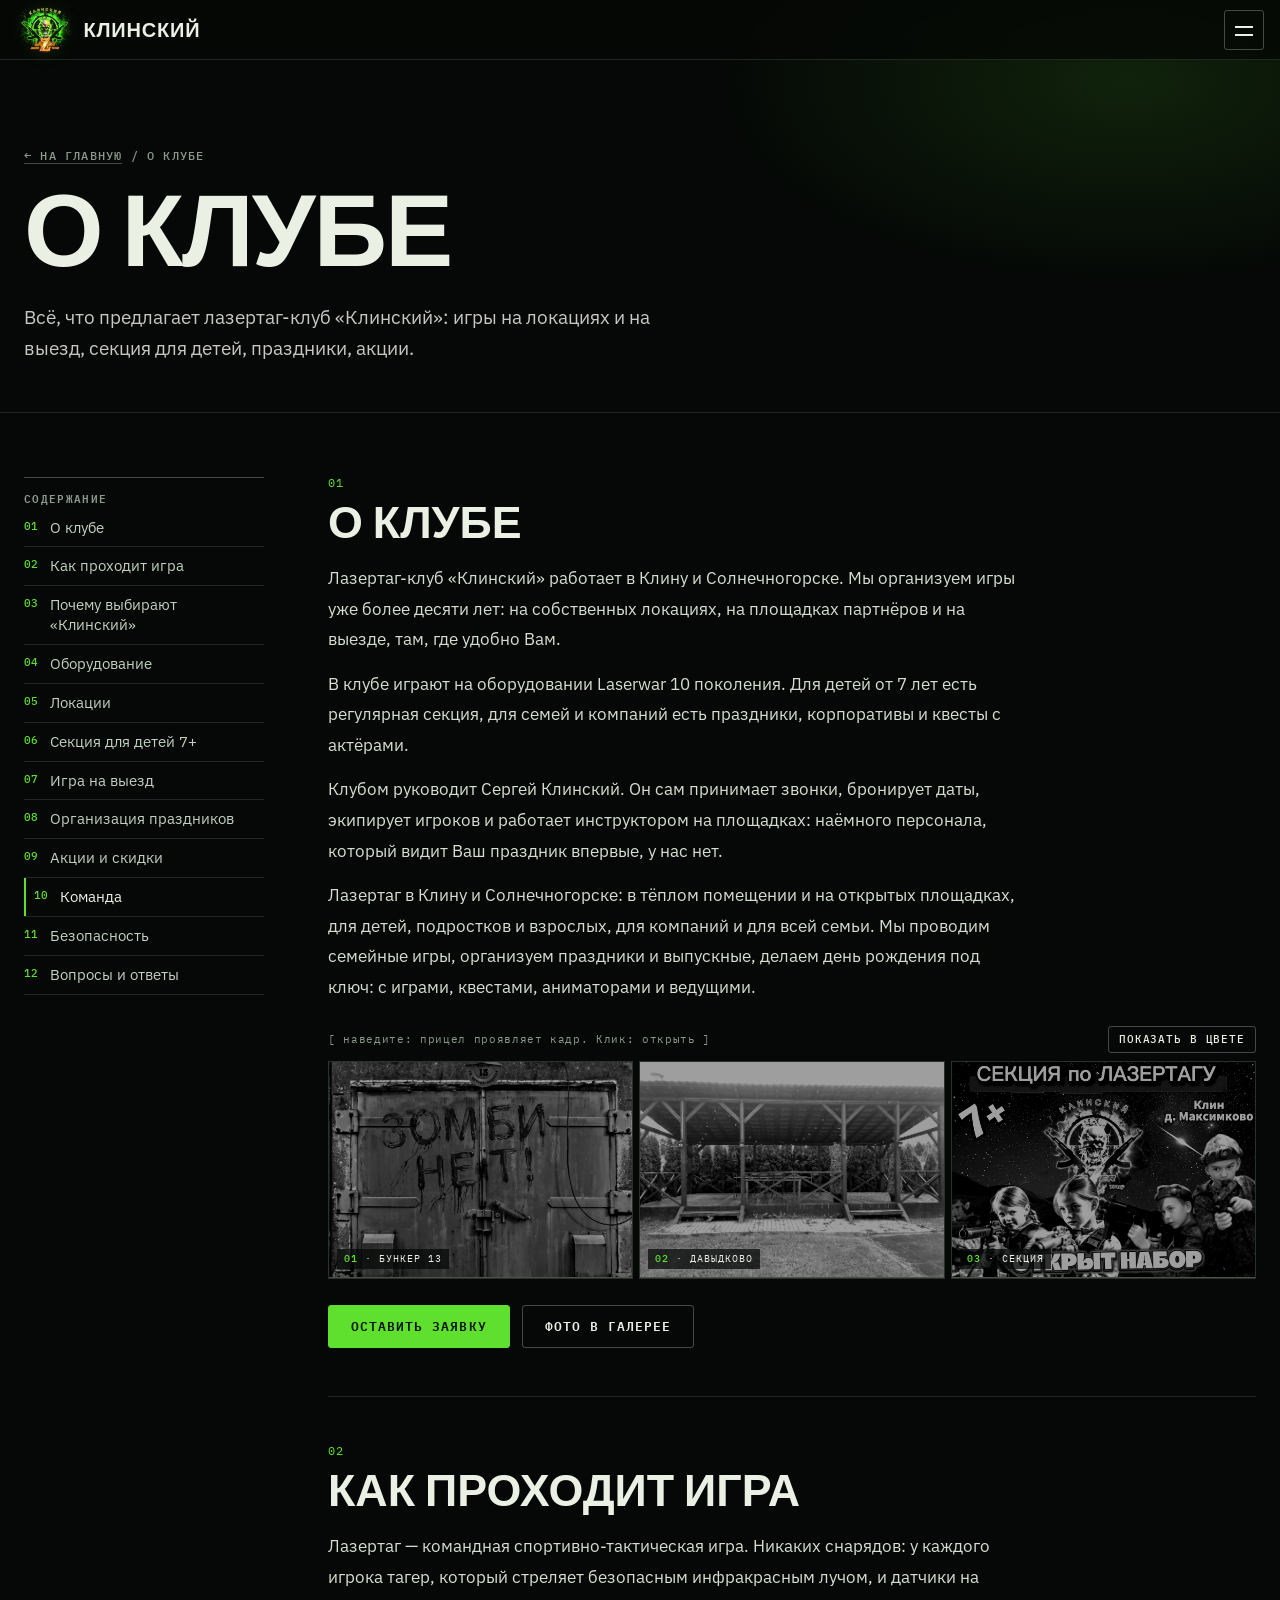
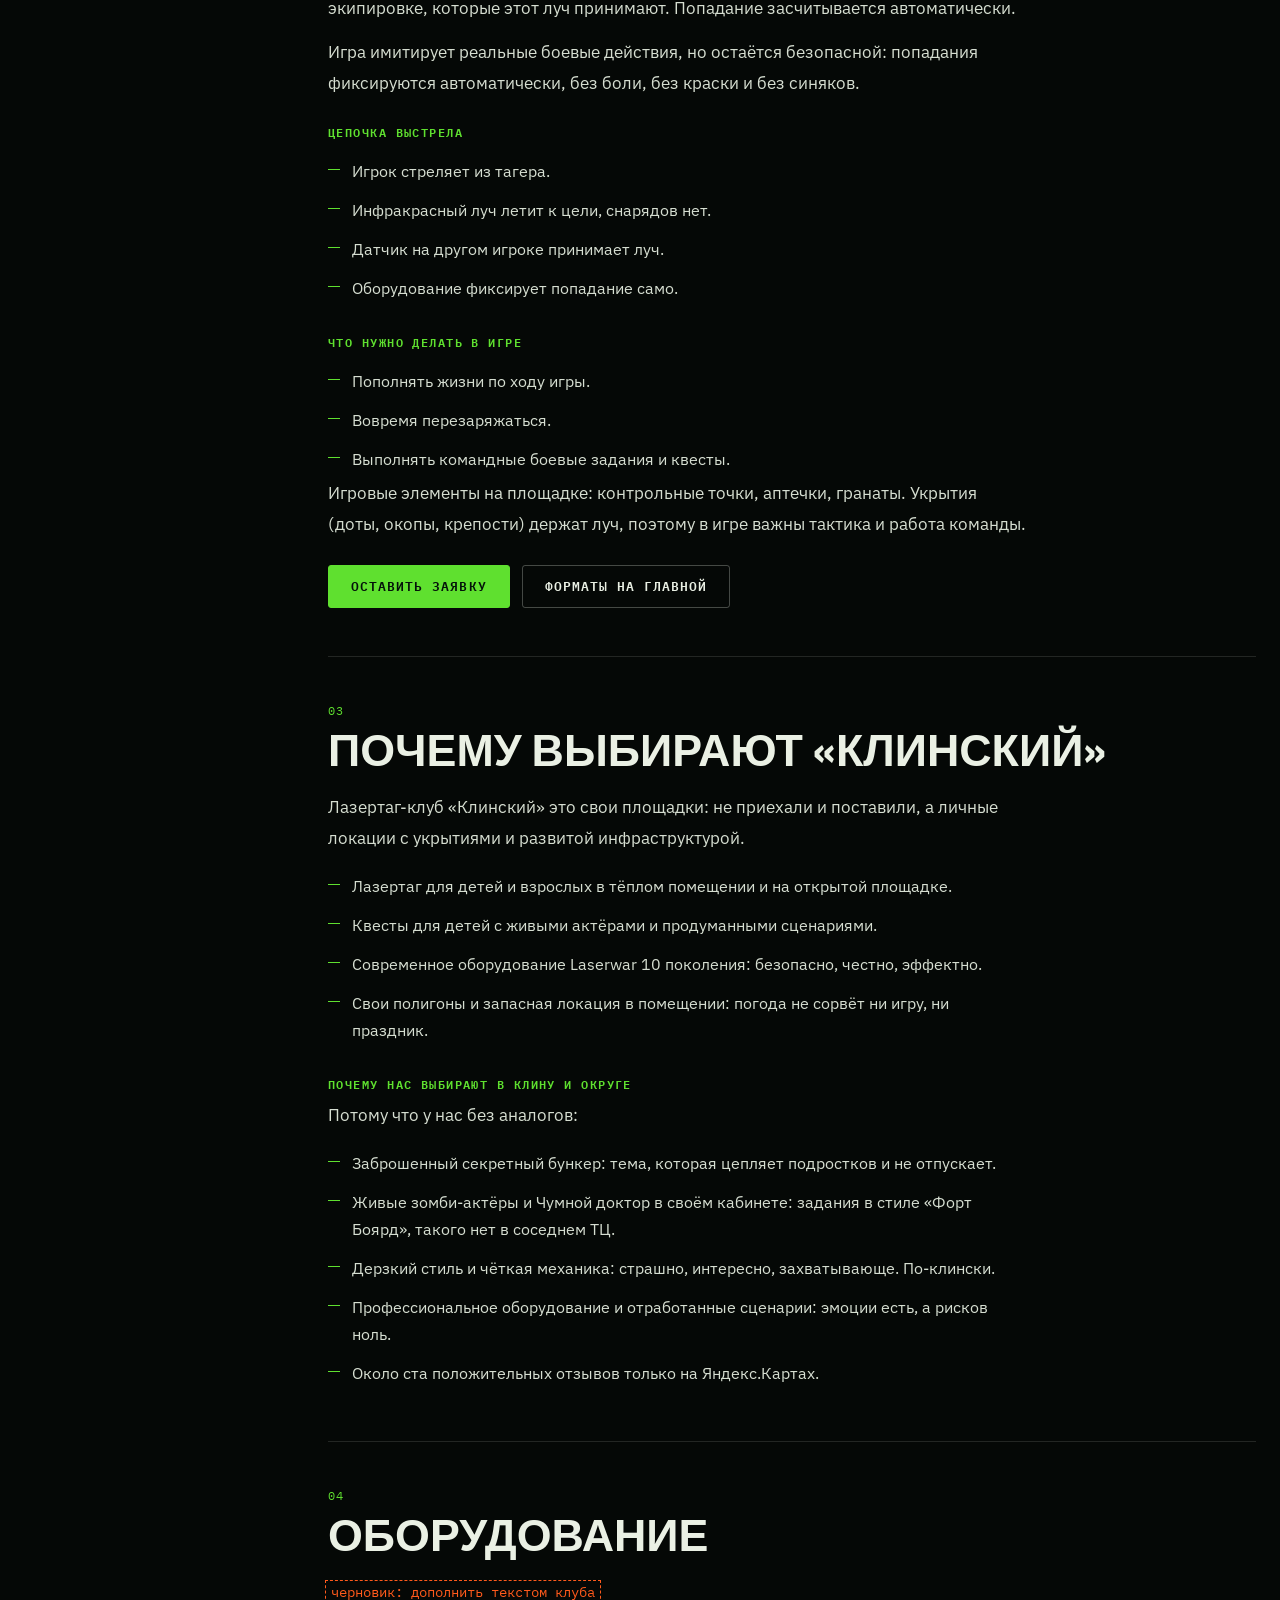
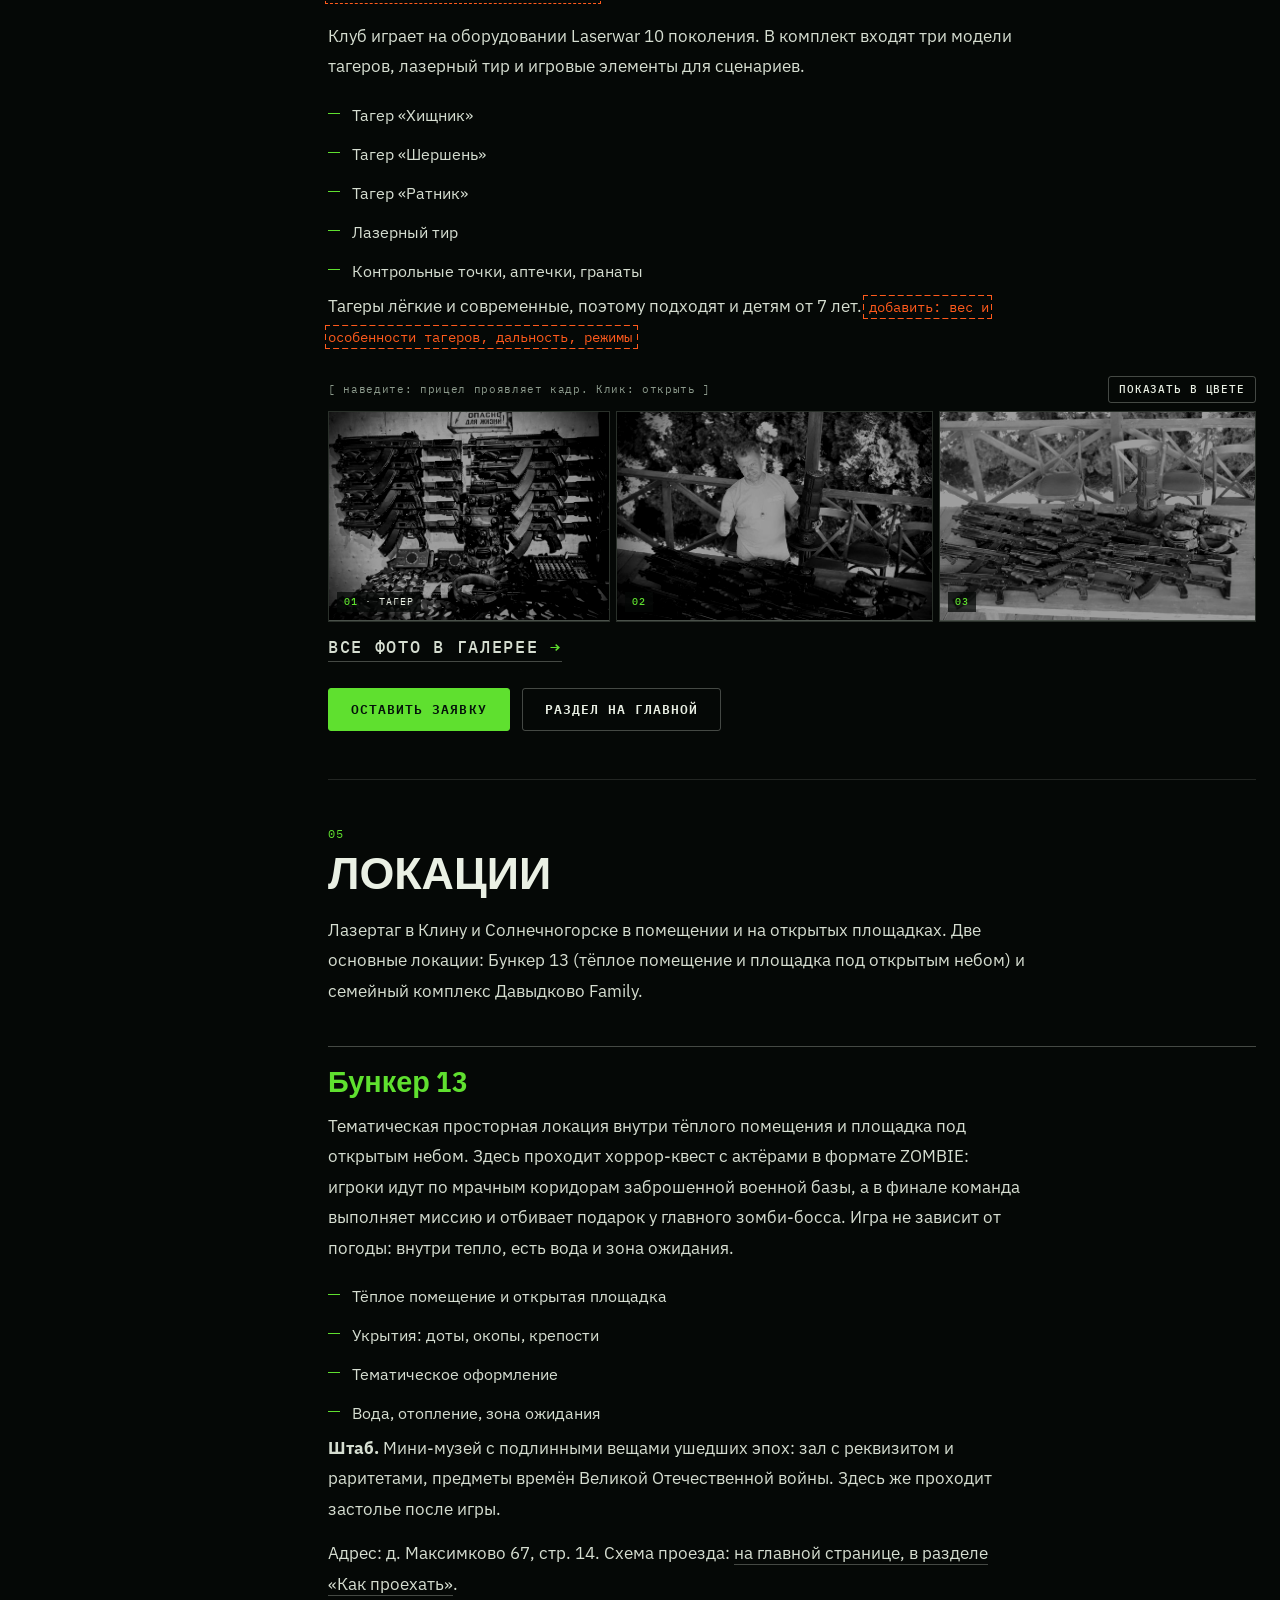
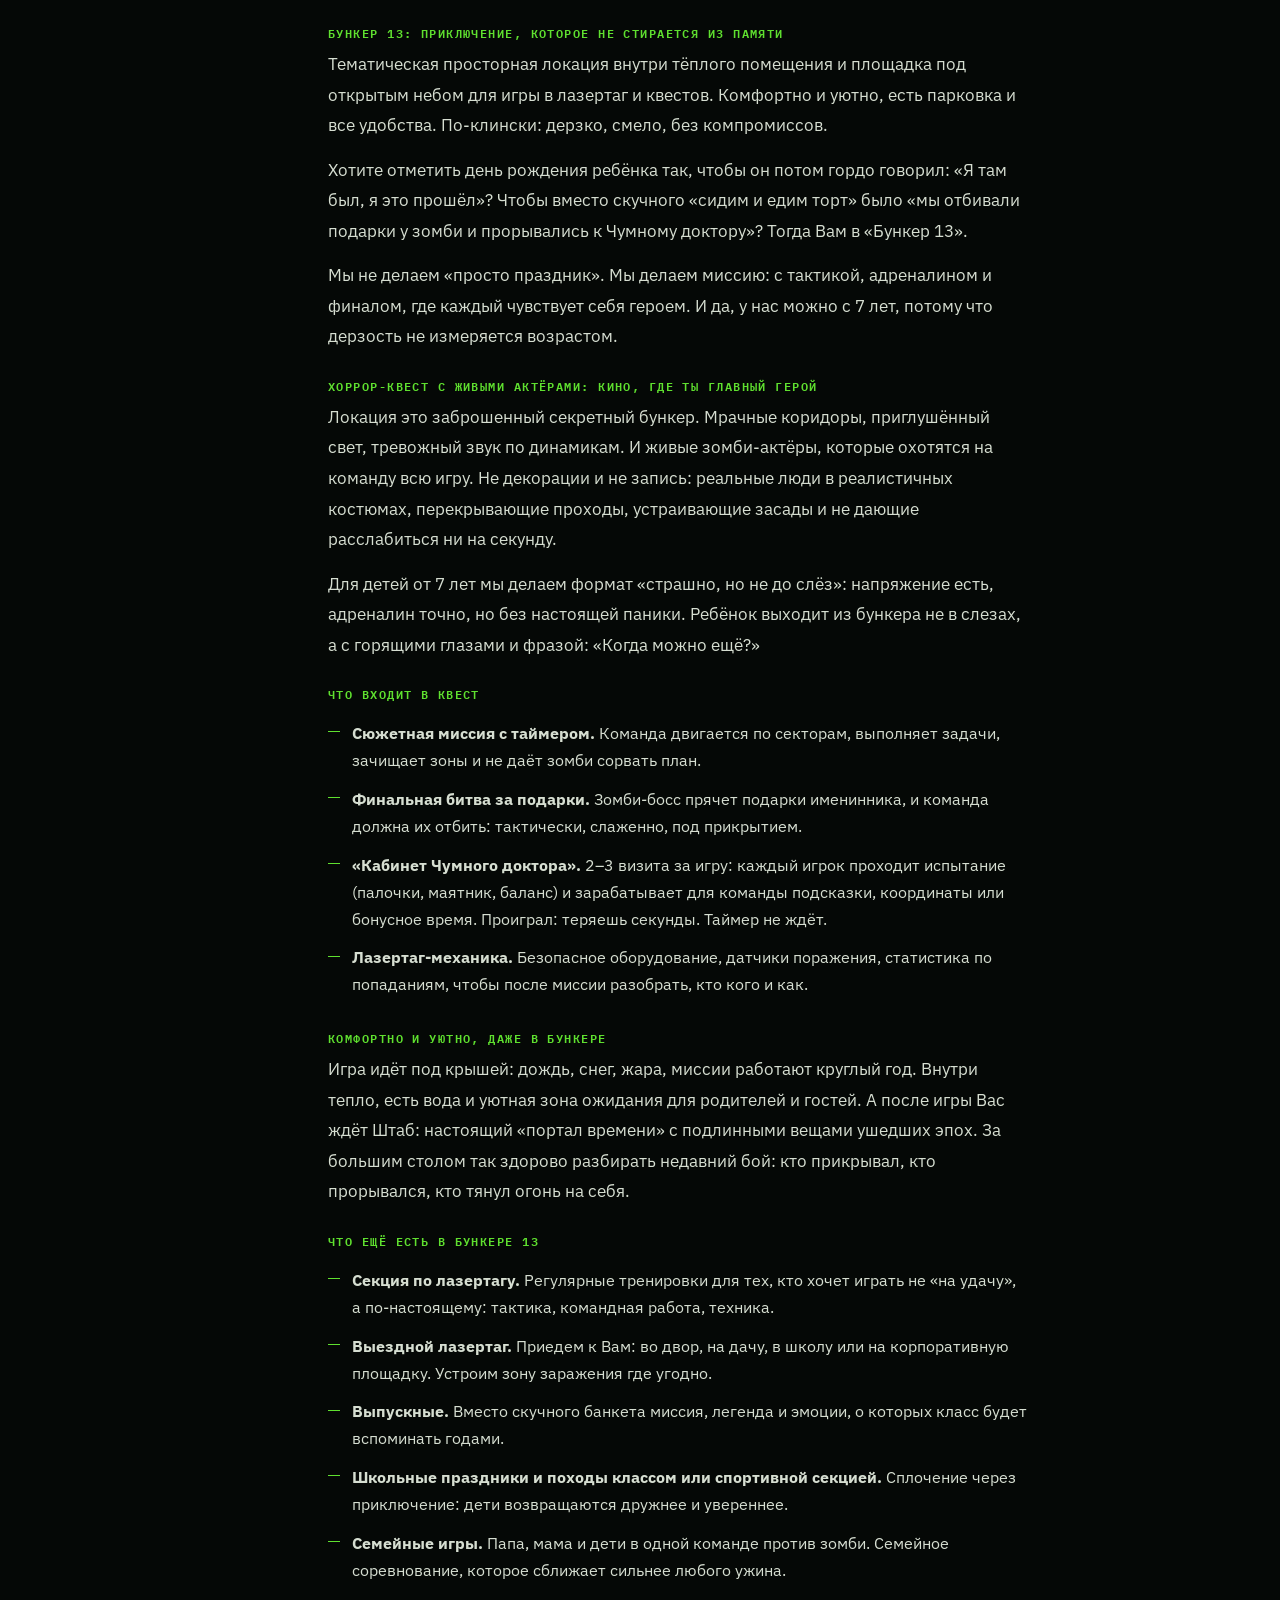
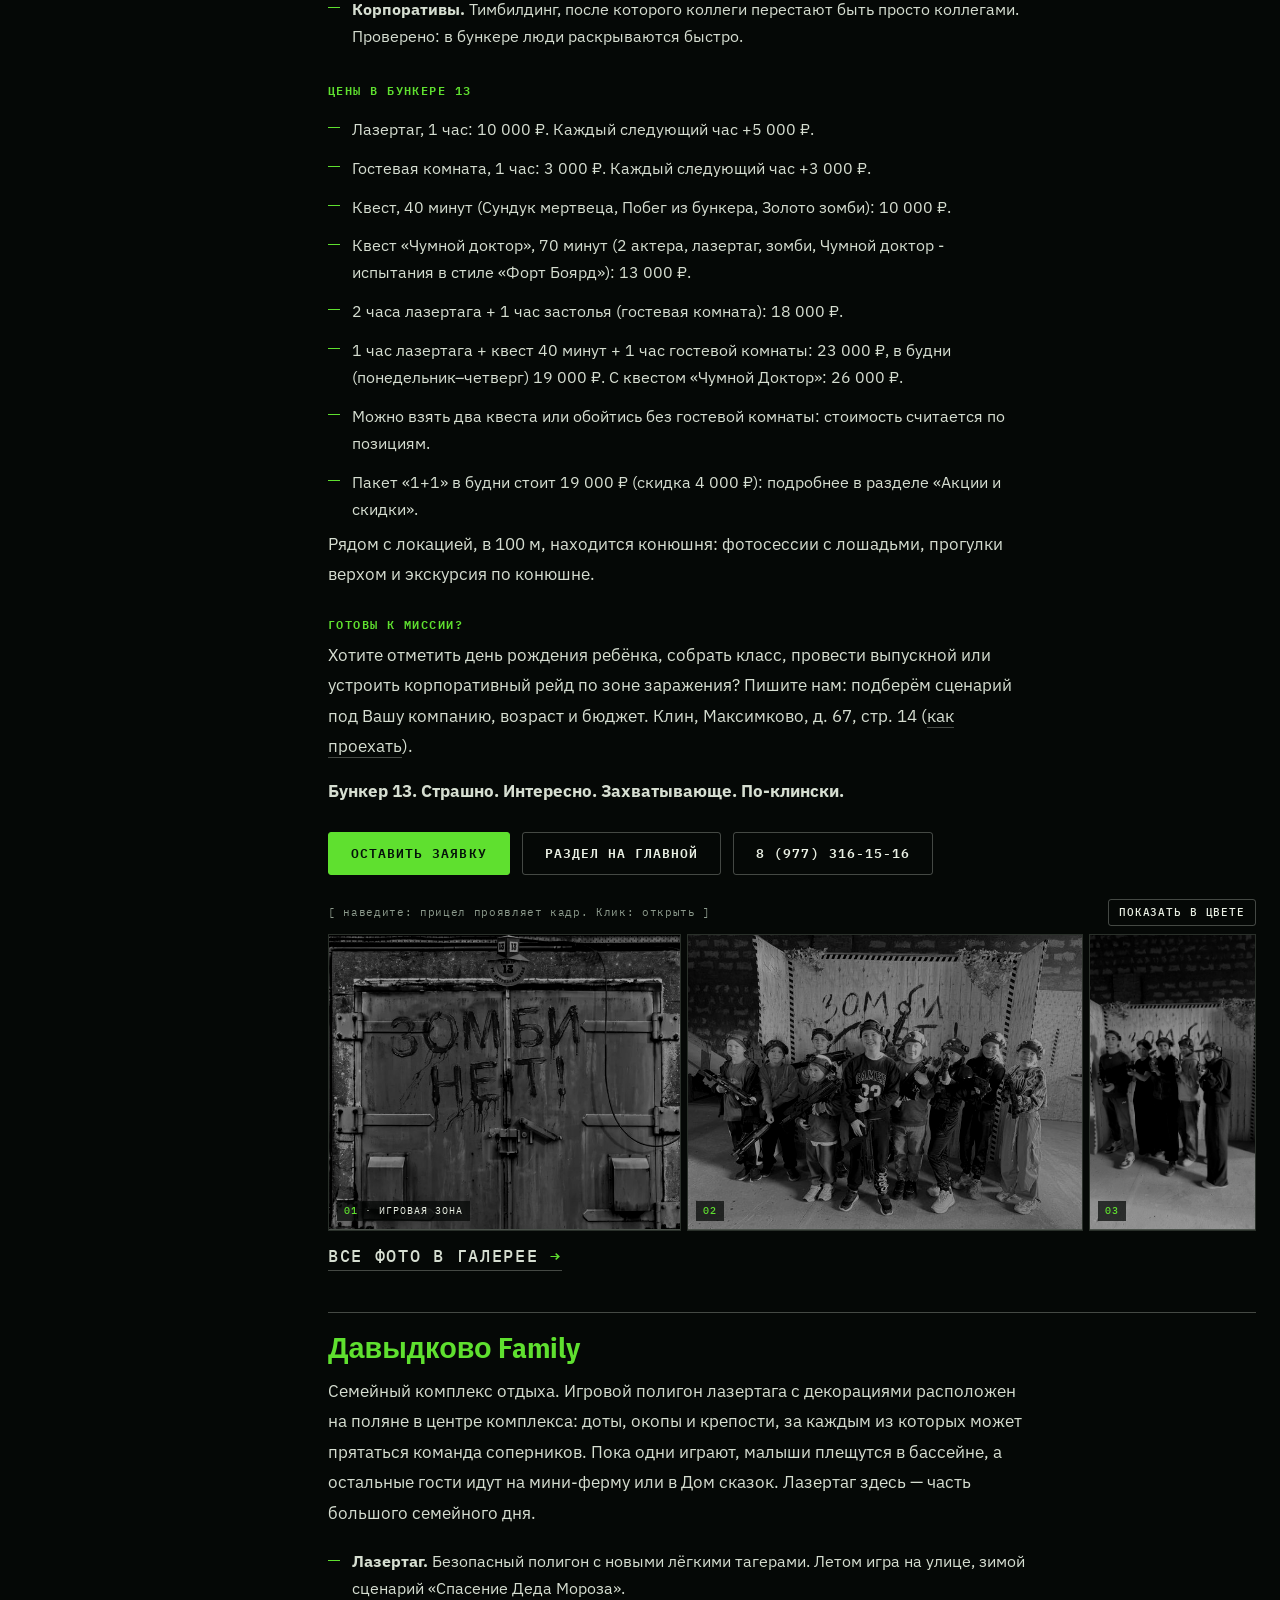
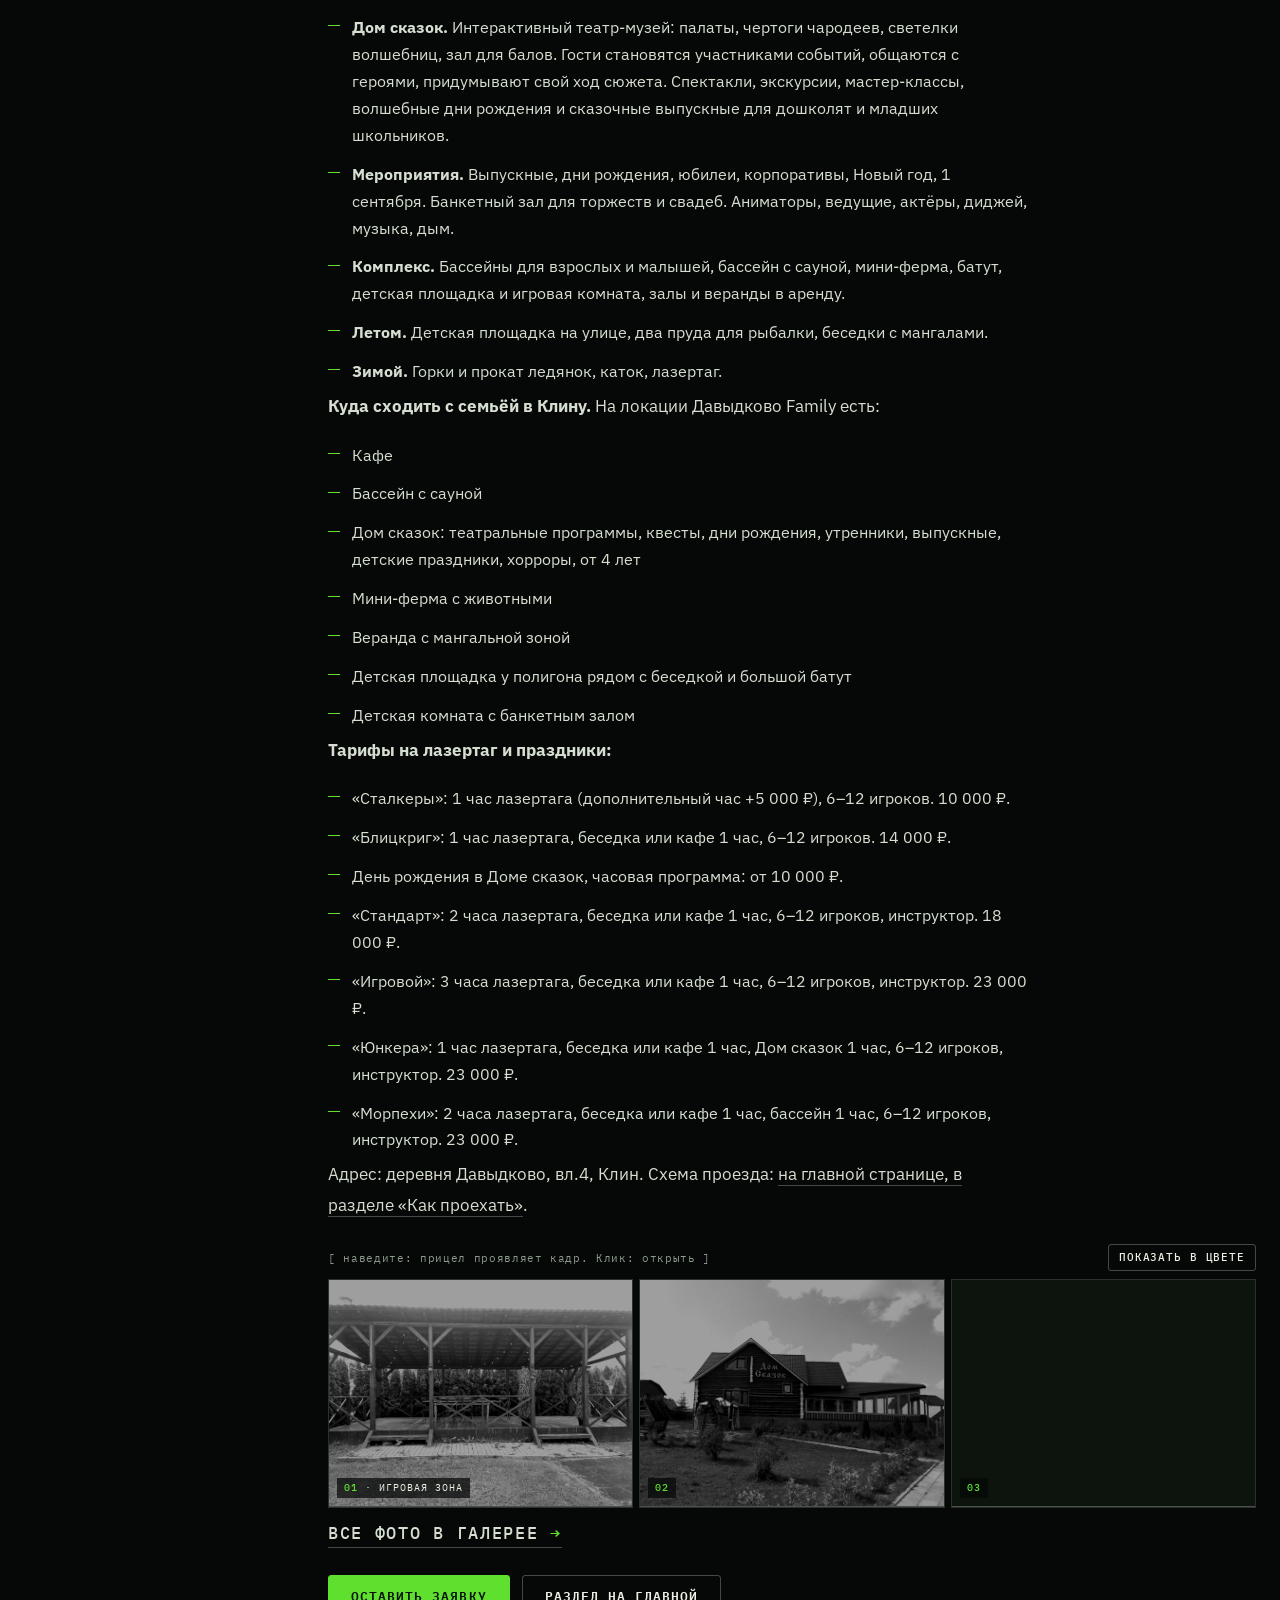
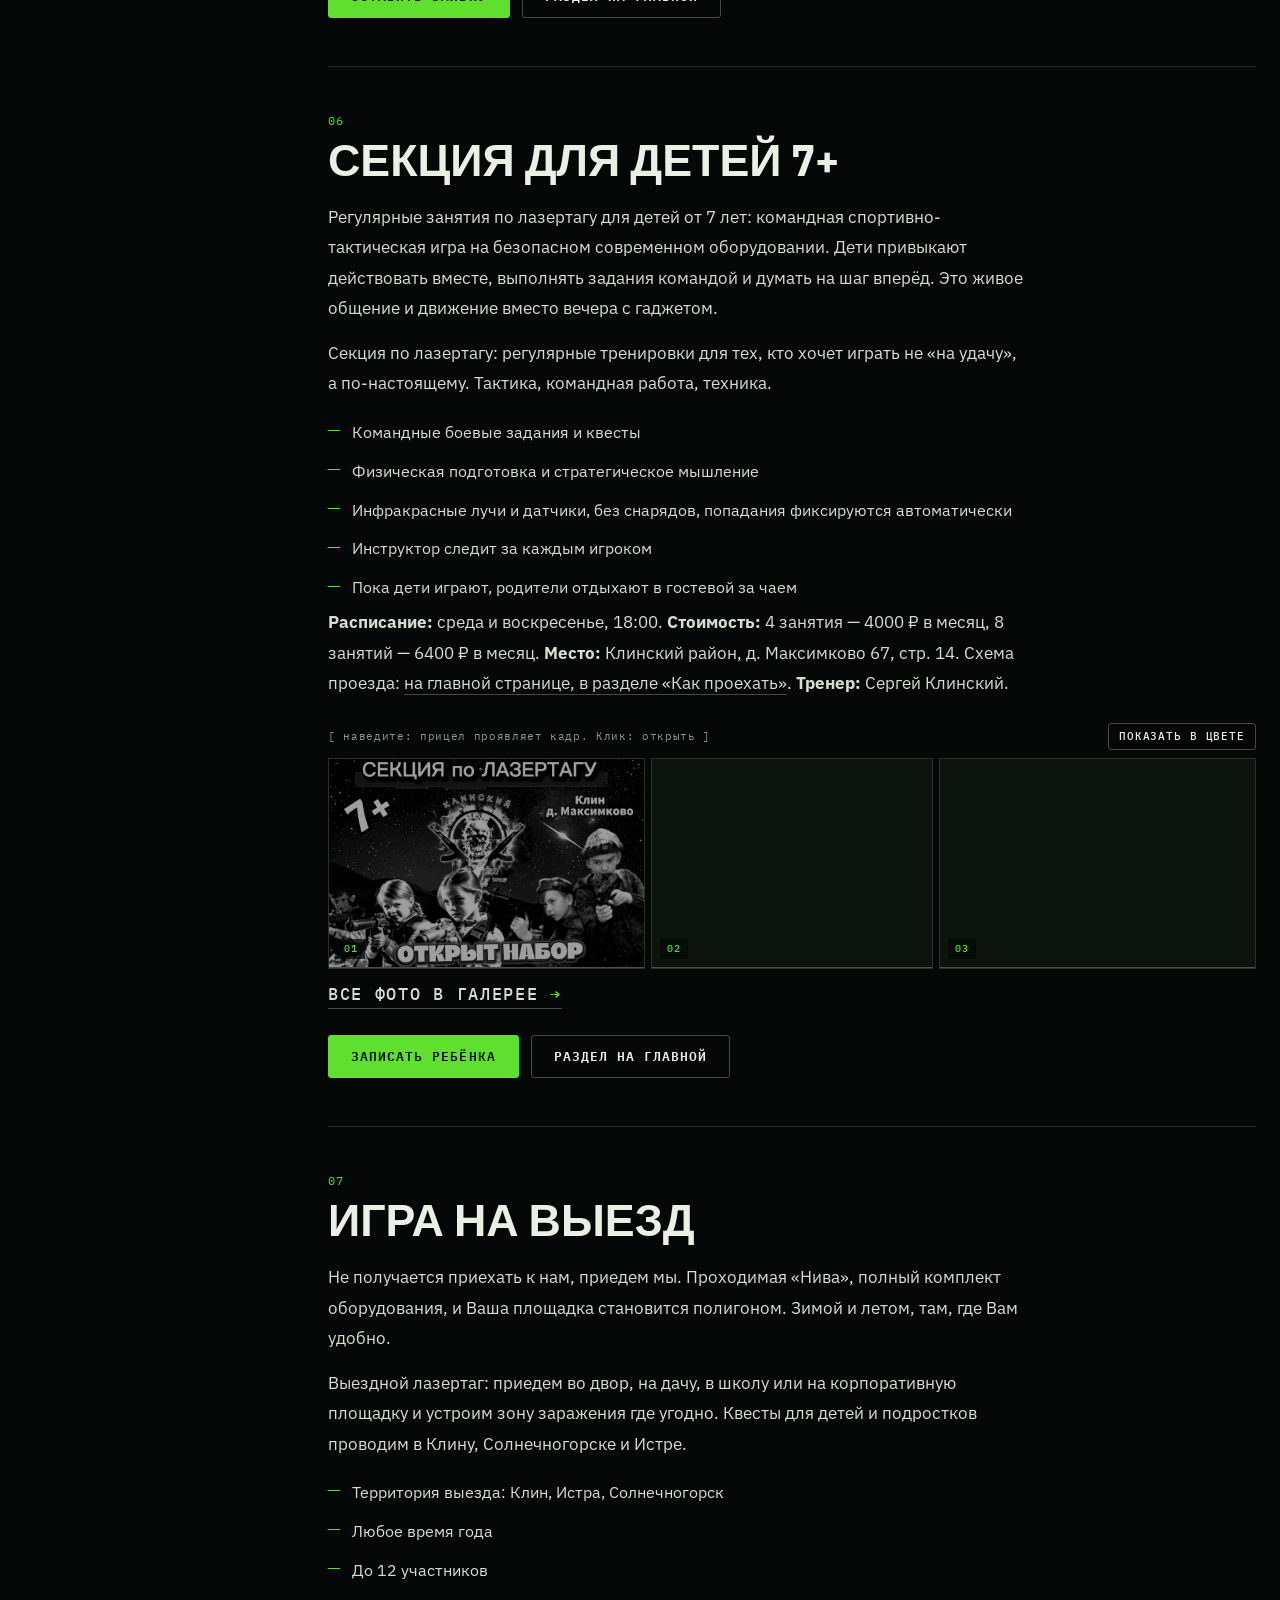
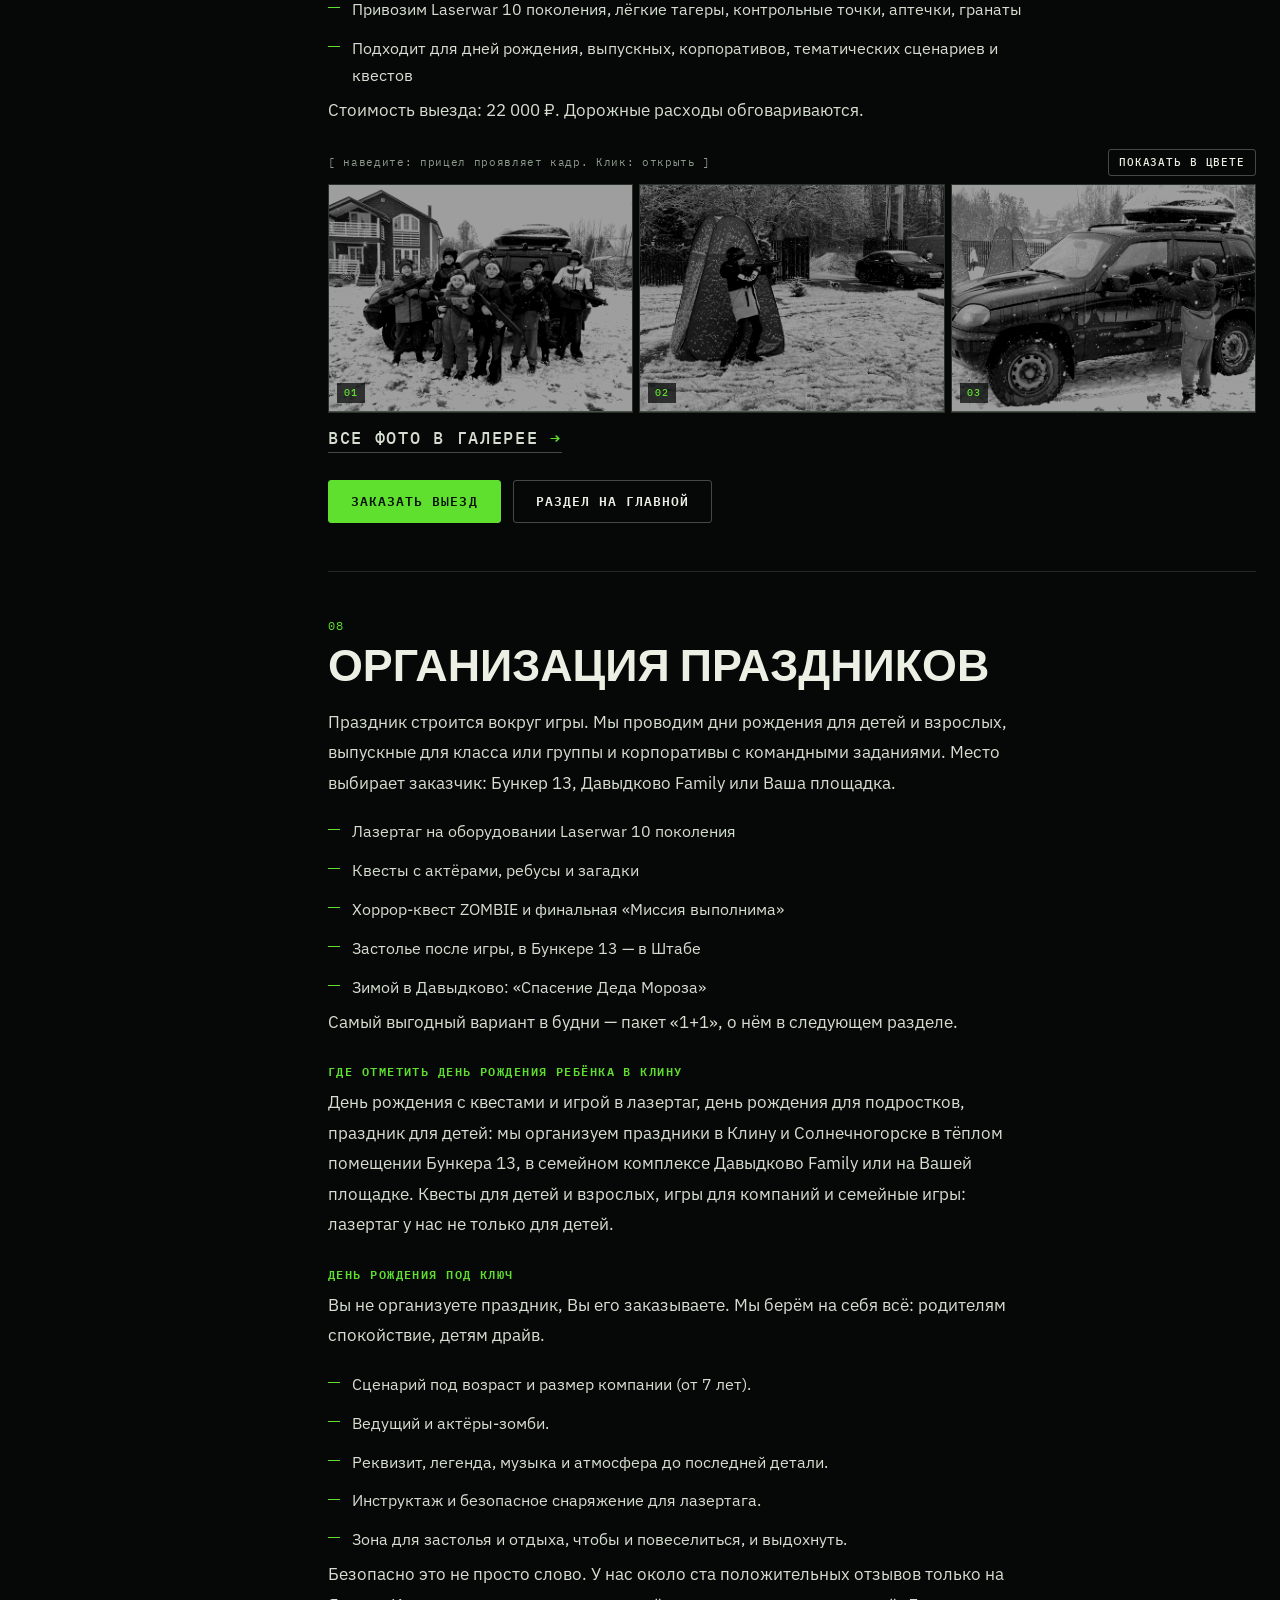
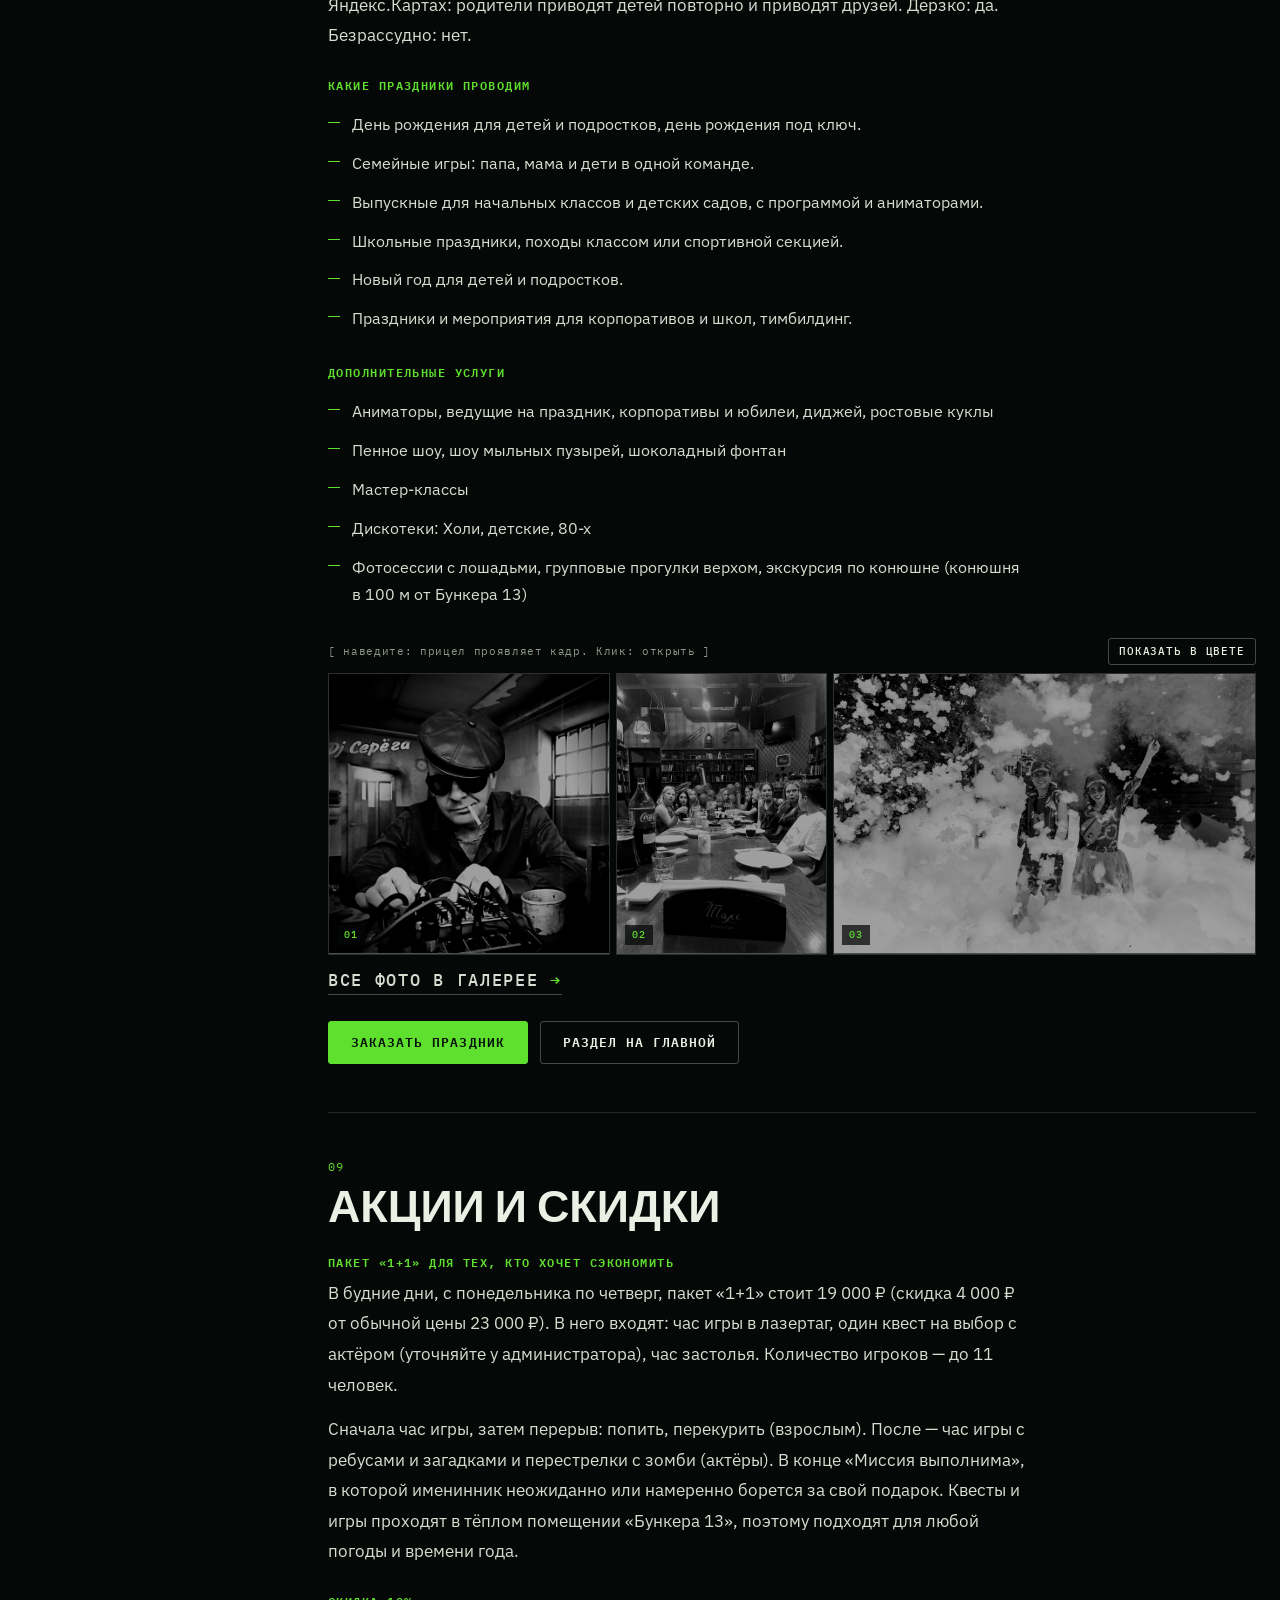
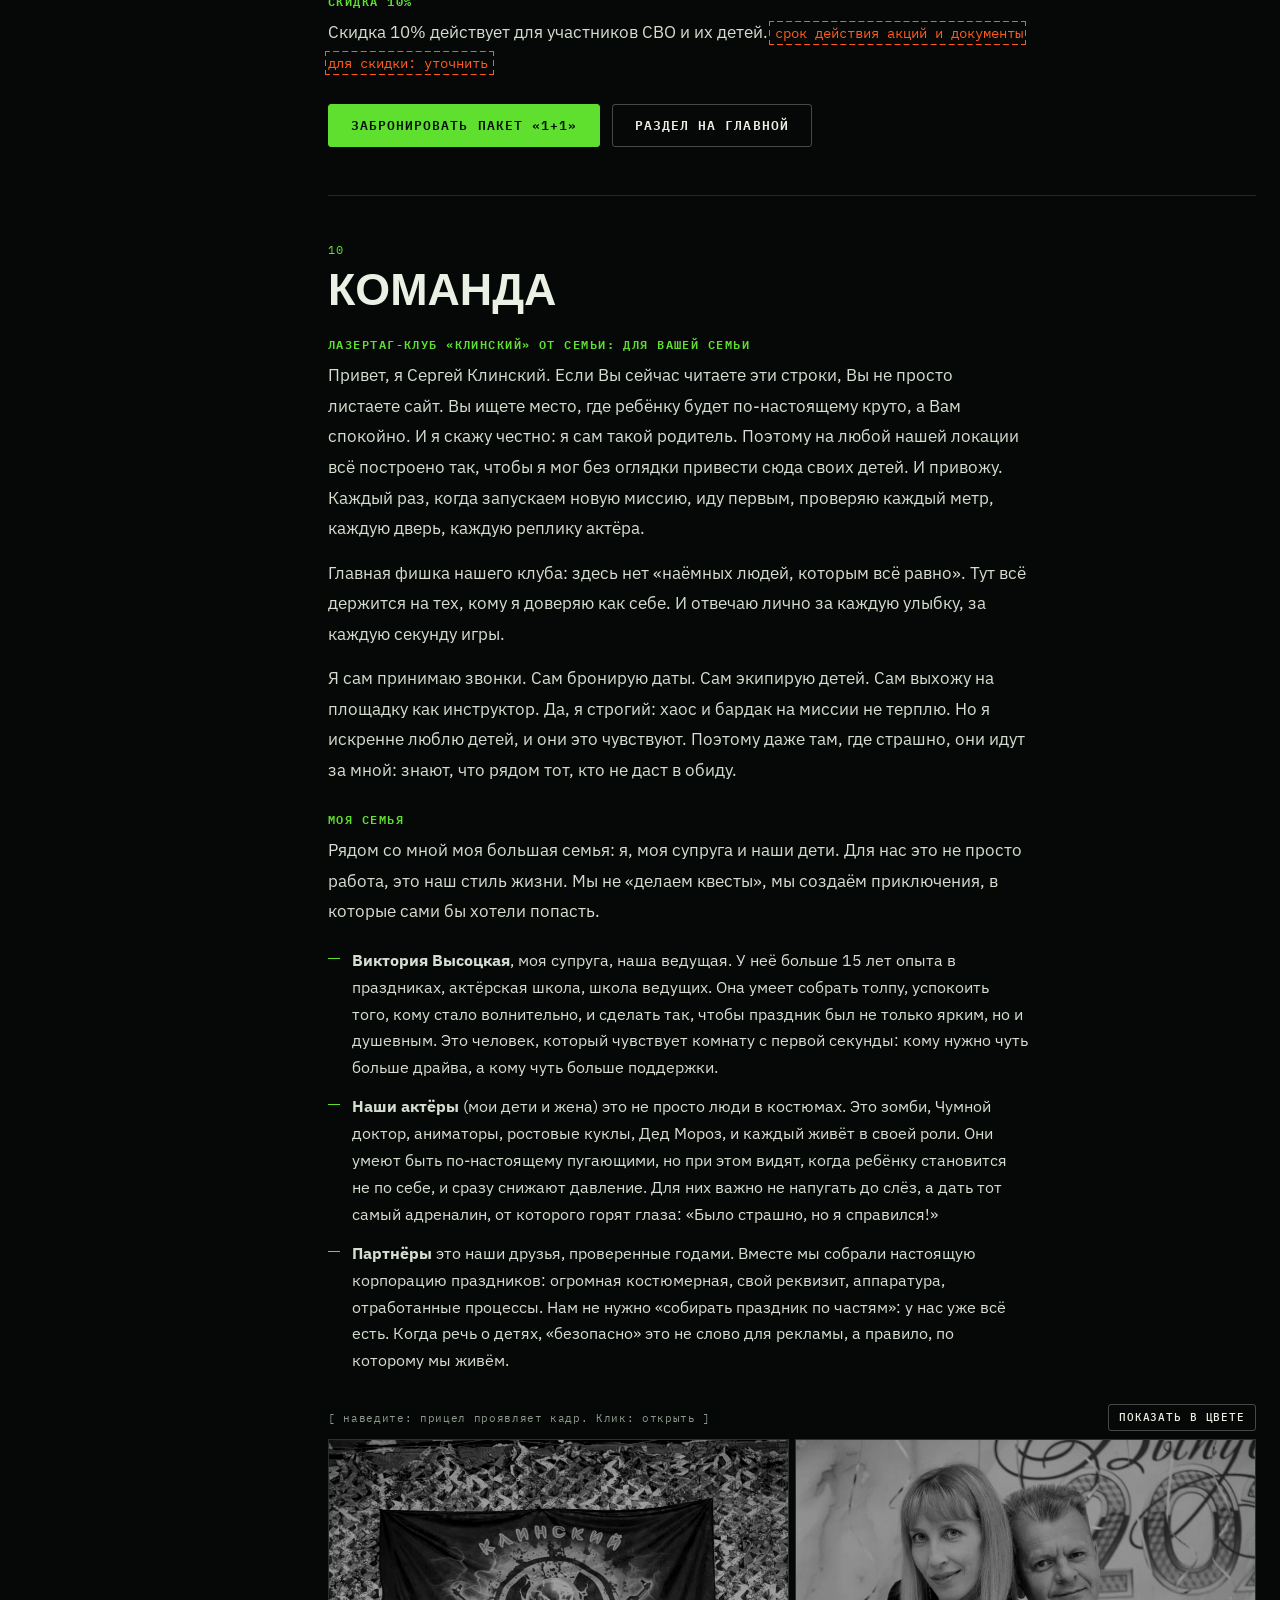
==== commit 65b3ac2d: "Add files via upload" ====
--- a/about.html
+++ b/about.html
@@ -16,7 +16,7 @@
 <link rel="preconnect" href="https://fonts.googleapis.com">
 <link rel="preconnect" href="https://fonts.gstatic.com" crossorigin>
 <link rel="stylesheet" href="https://fonts.googleapis.com/css2?family=IBM+Plex+Mono:wght@400;500&family=IBM+Plex+Sans+Condensed:wght@500;600;700&family=IBM+Plex+Sans:wght@400;500&display=swap&subset=cyrillic">
-<link rel="stylesheet" href="style.css?v=28">
+<link rel="stylesheet" href="style.css?v=30">
 <script>document.documentElement.classList.add('js')</script>
 </head>
 <body id="top">
@@ -87,9 +87,9 @@
     <section id="a-club">
       <h2><small>01</small>О клубе</h2>
       <!--<p><span class="todo">черновик: дополнить текстом клуба</span></p>-->
-      <p>Лазертаг-клуб «Клинский» работает в Клину и Солнечногорске. Мы организуем игры уже более десяти лет: на собственных локациях, на площадках партнёров и на выезде, там, где удобно вам.</p>
+      <p>Лазертаг-клуб «Клинский» работает в Клину и Солнечногорске. Мы организуем игры уже более десяти лет: на собственных локациях, на площадках партнёров и на выезде, там, где удобно Вам.</p>
       <p>В клубе играют на оборудовании Laserwar 10 поколения. Для детей от 7 лет есть регулярная секция, для семей и компаний есть праздники, корпоративы и квесты с актёрами.</p>
-      <p>Клубом руководит Сергей Клинский. Он сам принимает звонки, бронирует даты, экипирует игроков и работает инструктором на площадках: наёмного персонала, который видит ваш праздник впервые, у нас нет.</p>
+      <p>Клубом руководит Сергей Клинский. Он сам принимает звонки, бронирует даты, экипирует игроков и работает инструктором на площадках: наёмного персонала, который видит Ваш праздник впервые, у нас нет.</p>
               <p>Лазертаг в Клину и Солнечногорске: в тёплом помещении и на открытых площадках, для детей, подростков и взрослых, для компаний и для всей семьи. Мы проводим семейные игры, организуем праздники и выпускные, делаем день рождения под ключ: с играми, квестами, аниматорами и ведущими.</p>
 <figure class="fig">
           <div class="galw">
@@ -183,7 +183,7 @@
       <p>Адрес: д. Максимково 67, стр. 14. Схема проезда: <a href="index.html#route-bunker">на главной странице, в разделе «Как проехать»</a>.</p>
               <h3>Бункер 13: приключение, которое не стирается из памяти</h3>
       <p>Тематическая просторная локация внутри тёплого помещения и площадка под открытым небом для игры в лазертаг и квестов. Комфортно и уютно, есть парковка и все удобства. По-клински: дерзко, смело, без компромиссов.</p>
-      <p>Хотите отметить день рождения ребёнка так, чтобы он потом гордо говорил: «Я там был, я это прошёл»? Чтобы вместо скучного «сидим и едим торт» было «мы отбивали подарки у зомби и прорывались к Чумному доктору»? Тогда вам в «Бункер 13».</p>
+      <p>Хотите отметить день рождения ребёнка так, чтобы он потом гордо говорил: «Я там был, я это прошёл»? Чтобы вместо скучного «сидим и едим торт» было «мы отбивали подарки у зомби и прорывались к Чумному доктору»? Тогда Вам в «Бункер 13».</p>
       <p>Мы не делаем «просто праздник». Мы делаем миссию: с тактикой, адреналином и финалом, где каждый чувствует себя героем. И да, у нас можно с 7 лет, потому что дерзость не измеряется возрастом.</p>
       <h3>Хоррор-квест с живыми актёрами: кино, где ты главный герой</h3>
       <p>Локация это заброшенный секретный бункер. Мрачные коридоры, приглушённый свет, тревожный звук по динамикам. И живые зомби-актёры, которые охотятся на команду всю игру. Не декорации и не запись: реальные люди в реалистичных костюмах, перекрывающие проходы, устраивающие засады и не дающие расслабиться ни на секунду.</p>
@@ -196,11 +196,11 @@
         <li><b>Лазертаг-механика.</b> Безопасное оборудование, датчики поражения, статистика по попаданиям, чтобы после миссии разобрать, кто кого и как.</li>
       </ul>
       <h3>Комфортно и уютно, даже в бункере</h3>
-      <p>Игра идёт под крышей: дождь, снег, жара, миссии работают круглый год. Внутри тепло, есть вода и уютная зона ожидания для родителей и гостей. А после игры вас ждёт Штаб: настоящий «портал времени» с подлинными вещами ушедших эпох. За большим столом так здорово разбирать недавний бой: кто прикрывал, кто прорывался, кто тянул огонь на себя.</p>
+      <p>Игра идёт под крышей: дождь, снег, жара, миссии работают круглый год. Внутри тепло, есть вода и уютная зона ожидания для родителей и гостей. А после игры Вас ждёт Штаб: настоящий «портал времени» с подлинными вещами ушедших эпох. За большим столом так здорово разбирать недавний бой: кто прикрывал, кто прорывался, кто тянул огонь на себя.</p>
       <h3>Что ещё есть в Бункере 13</h3>
       <ul class="dash">
         <li><b>Секция по лазертагу.</b> Регулярные тренировки для тех, кто хочет играть не «на удачу», а по-настоящему: тактика, командная работа, техника.</li>
-        <li><b>Выездной лазертаг.</b> Приедем к вам: во двор, на дачу, в школу или на корпоративную площадку. Устроим зону заражения где угодно.</li>
+        <li><b>Выездной лазертаг.</b> Приедем к Вам: во двор, на дачу, в школу или на корпоративную площадку. Устроим зону заражения где угодно.</li>
         <li><b>Выпускные.</b> Вместо скучного банкета миссия, легенда и эмоции, о которых класс будет вспоминать годами.</li>
         <li><b>Школьные праздники и походы классом или спортивной секцией.</b> Сплочение через приключение: дети возвращаются дружнее и увереннее.</li>
         <li><b>Семейные игры.</b> Папа, мама и дети в одной команде против зомби. Семейное соревнование, которое сближает сильнее любого ужина.</li>
@@ -219,7 +219,7 @@
       </ul>
       <p>Рядом с локацией, в 100 м, находится конюшня: фотосессии с лошадьми, прогулки верхом и экскурсия по конюшне.</p>
       <h3>Готовы к миссии?</h3>
-      <p>Хотите отметить день рождения ребёнка, собрать класс, провести выпускной или устроить корпоративный рейд по зоне заражения? Пишите нам: подберём сценарий под вашу компанию, возраст и бюджет. Клин, Максимково, д. 67, стр. 14 (<a href="index.html#route-bunker">как проехать</a>).</p>
+      <p>Хотите отметить день рождения ребёнка, собрать класс, провести выпускной или устроить корпоративный рейд по зоне заражения? Пишите нам: подберём сценарий под Вашу компанию, возраст и бюджет. Клин, Максимково, д. 67, стр. 14 (<a href="index.html#route-bunker">как проехать</a>).</p>
       <p><b>Бункер 13. Страшно. Интересно. Захватывающе. По-клински.</b></p>
       <div class="doc__cta"><a class="btn" href="index.html#contact">Оставить заявку</a><a class="btn btn--ghost" href="index.html#loc-bunker">Раздел на главной</a><a class="btn btn--ghost" href="tel:+79773161516">8 (977) 316-15-16</a></div>
 <figure class="fig">
@@ -293,7 +293,7 @@
     <section id="a-trip">
       <h2><small>07</small>Игра на выезд</h2>
       <!--<p><span class="todo">черновик: дополнить текстом клуба</span></p>-->
-      <p>Не получается приехать к нам, приедем мы. Проходимая «Нива», полный комплект оборудования, и ваша площадка становится полигоном. Зимой и летом, там, где вам удобно.</p>
+      <p>Не получается приехать к нам, приедем мы. Проходимая «Нива», полный комплект оборудования, и Ваша площадка становится полигоном. Зимой и летом, там, где Вам удобно.</p>
       <p>Выездной лазертаг: приедем во двор, на дачу, в школу или на корпоративную площадку и устроим зону заражения где угодно. Квесты для детей и подростков проводим в Клину, Солнечногорске и Истре.</p>
       <ul class="dash">
         <li>Территория выезда: Клин, Истра, Солнечногорск</li>
@@ -315,7 +315,7 @@
     <section id="a-party">
       <h2><small>08</small>Организация праздников</h2>
       <!--<p><span class="todo">черновик: дополнить текстом клуба</span></p>-->
-      <p>Праздник строится вокруг игры. Мы проводим дни рождения для детей и взрослых, выпускные для класса или группы и корпоративы с командными заданиями. Место выбирает заказчик: Бункер 13, Давыдково Family или ваша площадка.</p>
+      <p>Праздник строится вокруг игры. Мы проводим дни рождения для детей и взрослых, выпускные для класса или группы и корпоративы с командными заданиями. Место выбирает заказчик: Бункер 13, Давыдково Family или Ваша площадка.</p>
       <ul class="dash">
         <li>Лазертаг на оборудовании Laserwar 10 поколения</li>
         <li>Квесты с актёрами, ребусы и загадки</li>
@@ -325,9 +325,9 @@
       </ul>
       <p>Самый выгодный вариант в будни — пакет «1+1», о нём в следующем разделе.</p>
               <h3>Где отметить день рождения ребёнка в Клину</h3>
-      <p>День рождения с квестами и игрой в лазертаг, день рождения для подростков, праздник для детей: мы организуем праздники в Клину и Солнечногорске в тёплом помещении Бункера 13, в семейном комплексе Давыдково Family или на вашей площадке. Квесты для детей и взрослых, игры для компаний и семейные игры: лазертаг у нас не только для детей.</p>
+      <p>День рождения с квестами и игрой в лазертаг, день рождения для подростков, праздник для детей: мы организуем праздники в Клину и Солнечногорске в тёплом помещении Бункера 13, в семейном комплексе Давыдково Family или на Вашей площадке. Квесты для детей и взрослых, игры для компаний и семейные игры: лазертаг у нас не только для детей.</p>
       <h3>День рождения под ключ</h3>
-      <p>Вы не организуете праздник, вы его заказываете. Мы берём на себя всё: родителям спокойствие, детям драйв.</p>
+      <p>Вы не организуете праздник, Вы его заказываете. Мы берём на себя всё: родителям спокойствие, детям драйв.</p>
       <ul class="dash">
         <li>Сценарий под возраст и размер компании (от 7 лет).</li>
         <li>Ведущий и актёры-зомби.</li>
@@ -374,8 +374,8 @@
 
     <section id="a-team">
       <h2><small>10</small>Команда</h2>
-      <h3>Лазертаг-клуб «Клинский» от семьи: для вашей семьи</h3>
-      <p>Привет, я Сергей Клинский. Если вы сейчас читаете эти строки, вы не просто листаете сайт. Вы ищете место, где ребёнку будет по-настоящему круто, а вам спокойно. И я скажу честно: я сам такой родитель. Поэтому на любой нашей локации всё построено так, чтобы я мог без оглядки привести сюда своих детей. И привожу. Каждый раз, когда запускаем новую миссию, иду первым, проверяю каждый метр, каждую дверь, каждую реплику актёра.</p>
+      <h3>Лазертаг-клуб «Клинский» от семьи: для Вашей семьи</h3>
+      <p>Привет, я Сергей Клинский. Если Вы сейчас читаете эти строки, Вы не просто листаете сайт. Вы ищете место, где ребёнку будет по-настоящему круто, а Вам спокойно. И я скажу честно: я сам такой родитель. Поэтому на любой нашей локации всё построено так, чтобы я мог без оглядки привести сюда своих детей. И привожу. Каждый раз, когда запускаем новую миссию, иду первым, проверяю каждый метр, каждую дверь, каждую реплику актёра.</p>
       <p>Главная фишка нашего клуба: здесь нет «наёмных людей, которым всё равно». Тут всё держится на тех, кому я доверяю как себе. И отвечаю лично за каждую улыбку, за каждую секунду игры.</p>
       <p>Я сам принимаю звонки. Сам бронирую даты. Сам экипирую детей. Сам выхожу на площадку как инструктор. Да, я строгий: хаос и бардак на миссии не терплю. Но я искренне люблю детей, и они это чувствуют. Поэтому даже там, где страшно, они идут за мной: знают, что рядом тот, кто не даст в обиду.</p>
       <h3>Моя семья</h3>
@@ -389,7 +389,7 @@
         <div class="galw">
           <div class="gal-tools"><span class="hint-fine">[ наведите: прицел проявляет кадр. Клик: открыть ]</span><span class="hint-touch">[ ведите пальцем по кадру: прицел проявляет его. Касание: открыть ]</span><button class="gal-mode" type="button" aria-pressed="false">Показать в цвете</button></div>
           <ul class="gal gal--duo" data-gal="Команда">
-		    <li class="h2"><a href="img/director.jpg" data-cap="Сергей Клинский"><img src="img/director.jpg" alt="Сергей Клинский, руковолитель" loading="lazy"></a></li>
+		    <li class="h2"><a href="img/director.jpg" data-cap="Сергей Клинский"><img src="img/director.jpg" alt="Сергей Клинский, руководитель" loading="lazy"></a></li>
             <li class="h2"><a href="img/staff-01.jpg" data-cap="Виктория Высоцкая"><img src="img/staff-01.jpg" alt="Виктория Высоцкая, ведущая" loading="lazy"></a></li>
             <li class="w2"><a href="img/staff-02.jpg" data-cap="актёры"><img src="img/staff-02.jpg" alt="Актёры клуба" loading="lazy"></a></li>
           </ul>
@@ -398,7 +398,7 @@
       <h3>Отзывы</h3>
       <p>Около ста положительных отзывов только на Яндекс.Картах, и в каждом родители пишут одно и то же: «Ребёнок в восторге, а я был спокоен». Для меня это лучшая оценка, потому что если родитель спокоен, значит, мы всё сделали правильно.</p>
       <p>Мы не просто проводим игры. Мы собираем команды, поддерживаем тех, кто дрожит, радуемся вместе с теми, кто прорывается вперёд. Мы делаем так, чтобы после миссии ребёнок выходил не в слезах, а с горящими глазами и вопросом: «А когда можно ещё?»</p>
-      <p>Хотите, чтобы ваш праздник был именно таким: настоящим, семейным, но с тем самым драйвом по-клински? Пишите мне лично. Я подберу формат, расскажу, как всё устроено, и отвечу на любой вопрос, потому что я здесь. Не отдел бронирования, не чат-бот, а я.</p>
+      <p>Хотите, чтобы Ваш праздник был именно таким: настоящим, семейным, но с тем самым драйвом по-клински? Пишите мне лично. Я подберу формат, расскажу, как всё устроено, и отвечу на любой вопрос, потому что я здесь. Не отдел бронирования, не чат-бот, а я.</p>
       <div class="doc__cta"><a class="btn" href="index.html#contact">Написать Сергею</a><a class="btn btn--ghost" href="tel:+79773161516">8 (977) 316-15-16</a></div>
     </section>
 
@@ -422,13 +422,13 @@
         <details><summary>Сколько человек может играть?</summary><p>В пакете «1+1» — до 11 игроков, на выезде — до 12 участников. <span class="todo">уточнить максимум на локациях</span></p></details>
         <details><summary>Что, если на улице плохая погода?</summary><p>Квесты и игры в Бункере 13 проходят в тёплом помещении, поэтому от погоды не зависят. Выезд возможен в любое время года.</p></details>
         <details><summary>Как забронировать дату?</summary><p>Позвоните по телефону <a href="tel:+79773161516">8 (977) 316-15-16</a> или оставьте заявку на <a href="index.html#contact">главной странице</a>. Звонок принимает руководитель клуба лично.</p></details>
-        <details><summary>Где вы находитесь?</summary><p>Бункер 13: д. Максимково 67, стр. 14 (<a href="index.html#route-bunker">как проехать</a>). Давыдково Family: деревня Давыдково, вл4, Клин (<a href="index.html#route-dav">как проехать</a>). Схемы проезда есть в разделе «Локации» на главной странице.</p></details>
+        <details><summary>Где Вы находитесь?</summary><p>Бункер 13: д. Максимково 67, стр. 14 (<a href="index.html#route-bunker">как проехать</a>). Давыдково Family: деревня Давыдково, вл4, Клин (<a href="index.html#route-dav">как проехать</a>). Схемы проезда есть в разделе «Локации» на главной странице.</p></details>
         <details><summary>Есть ли скидки?</summary><p>Да: 10% участникам СВО и их детям, а в будние дни действует пакет «1+1» за 19 000 ₽ (скидка 4 000 ₽).</p></details>
         <details><summary>Куда сходить с семьёй в Клину?</summary><p>В Давыдково Family: полигон лазертага, бассейн, мини-ферма с животными, Дом сказок, кафе, веранда с мангалами и детская площадка. Есть и семейные игры: папа, мама и дети в одной команде.</p></details>
-        <details><summary>Где отметить день рождения ребёнка в Клину?</summary><p>В Бункере 13 (хоррор-квест с актёрами и лазертаг в тёплом помещении) или в Давыдково Family (лазертаг на поляне и Дом сказок). Праздник можно провести и у вас: мы приедем с оборудованием.</p></details>
+        <details><summary>Где отметить день рождения ребёнка в Клину?</summary><p>В Бункере 13 (хоррор-квест с актёрами и лазертаг в тёплом помещении) или в Давыдково Family (лазертаг на поляне и Дом сказок). Праздник можно провести и у Вас: мы приедем с оборудованием.</p></details>
         <details><summary>Что такое день рождения под ключ?</summary><p>Мы берём на себя всё: сценарий под возраст, ведущего и актёров, реквизит, музыку, инструктаж и снаряжение, зону для застолья. Дополнительно можно заказать аниматоров, диджея, пенное шоу, шоу мыльных пузырей и другие услуги.</p></details>
         <details><summary>Игры только для детей?</summary><p>Нет. Лазертаг, квесты, семейные игры и корпоративы проводим и для взрослых, и для подростков, и для компаний.</p></details>
-        <details><summary>Проводите ли вы Новый год и выпускные?</summary><p>Да: Новый год для детей и подростков, выпускные для начальных классов и детских садов с программой и аниматорами, школьные праздники.</p></details>
+        <details><summary>Проводите ли Вы Новый год и выпускные?</summary><p>Да: Новый год для детей и подростков, выпускные для начальных классов и детских садов с программой и аниматорами, школьные праздники.</p></details>
       </div>
       <div class="doc__cta"><a class="btn" href="index.html#contact">Оставить заявку</a><a class="btn btn--ghost" href="tel:+79773161516">8 (977) 316-15-16</a></div>
     </section>
@@ -443,6 +443,6 @@
   </div>
 </footer>
 
-<script src="main.js?v=28"></script>
+<script src="main.js?v=30"></script>
 </body>
 </html>
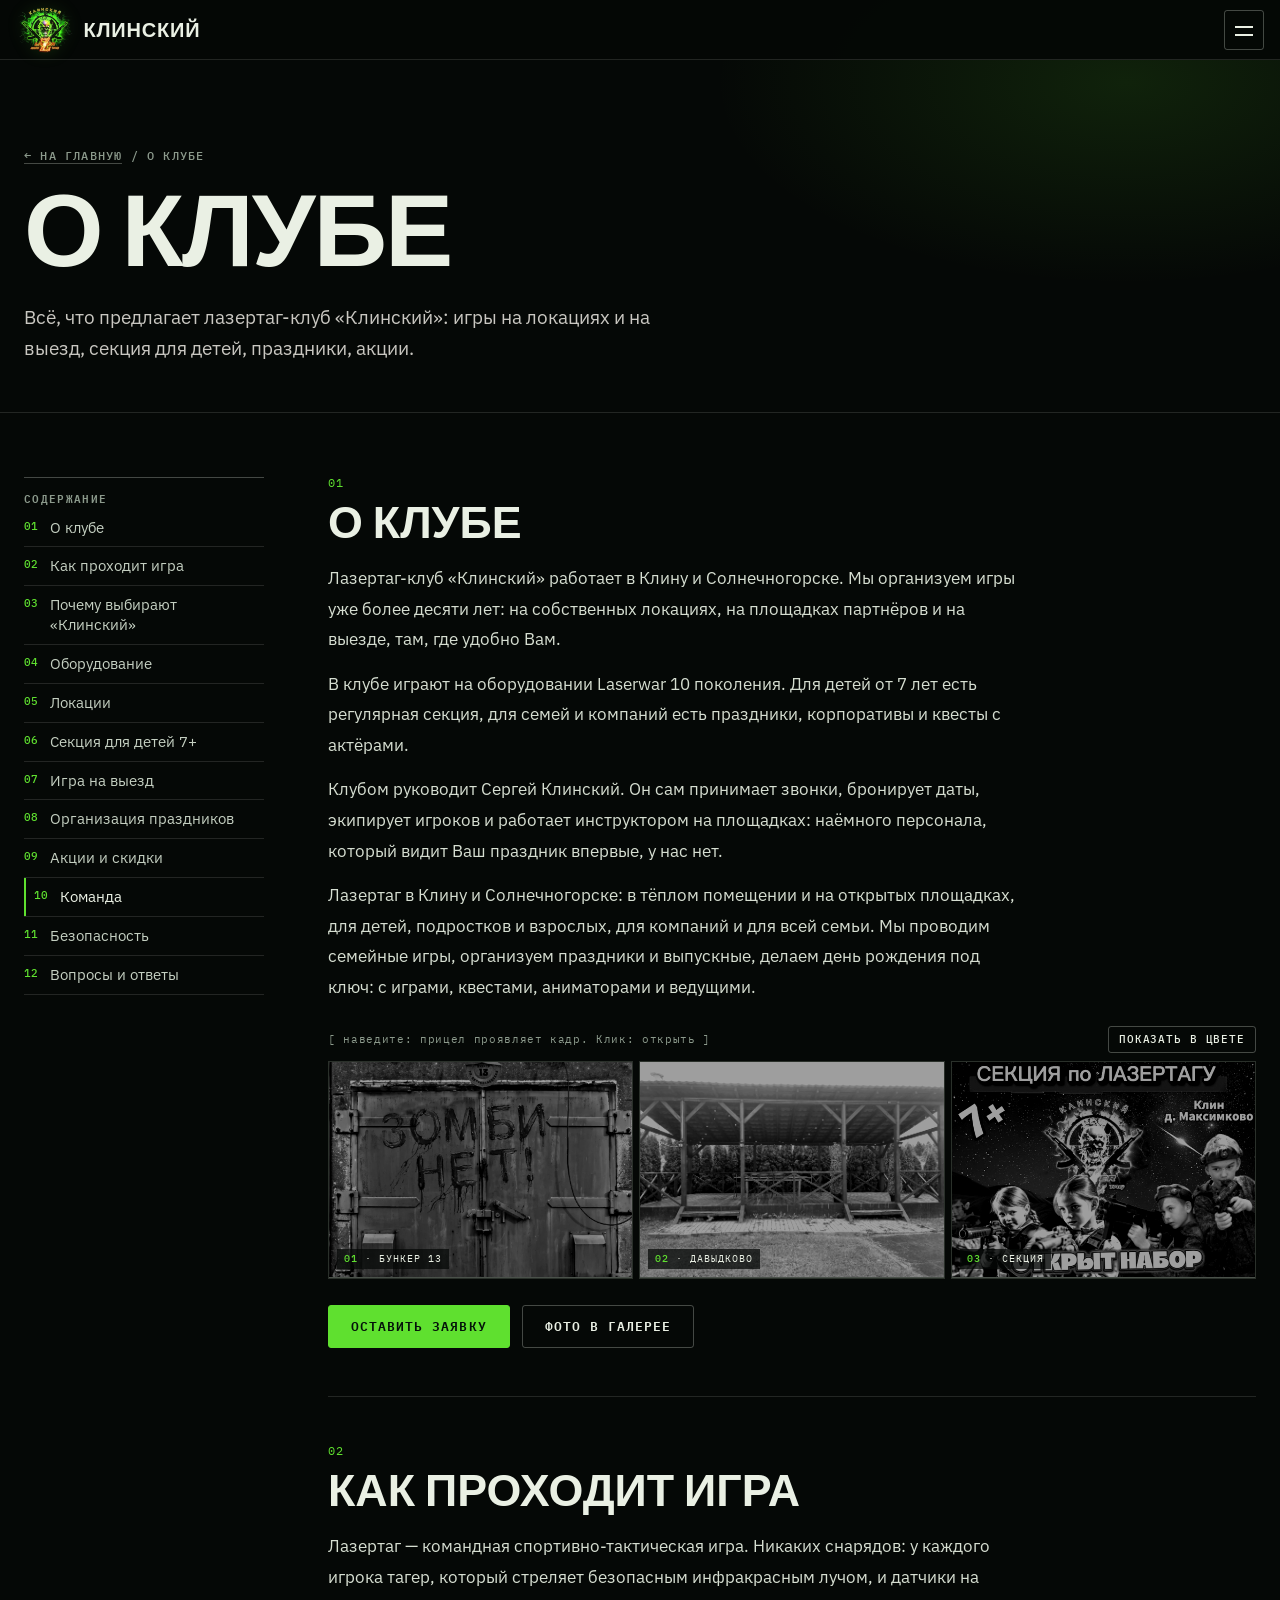
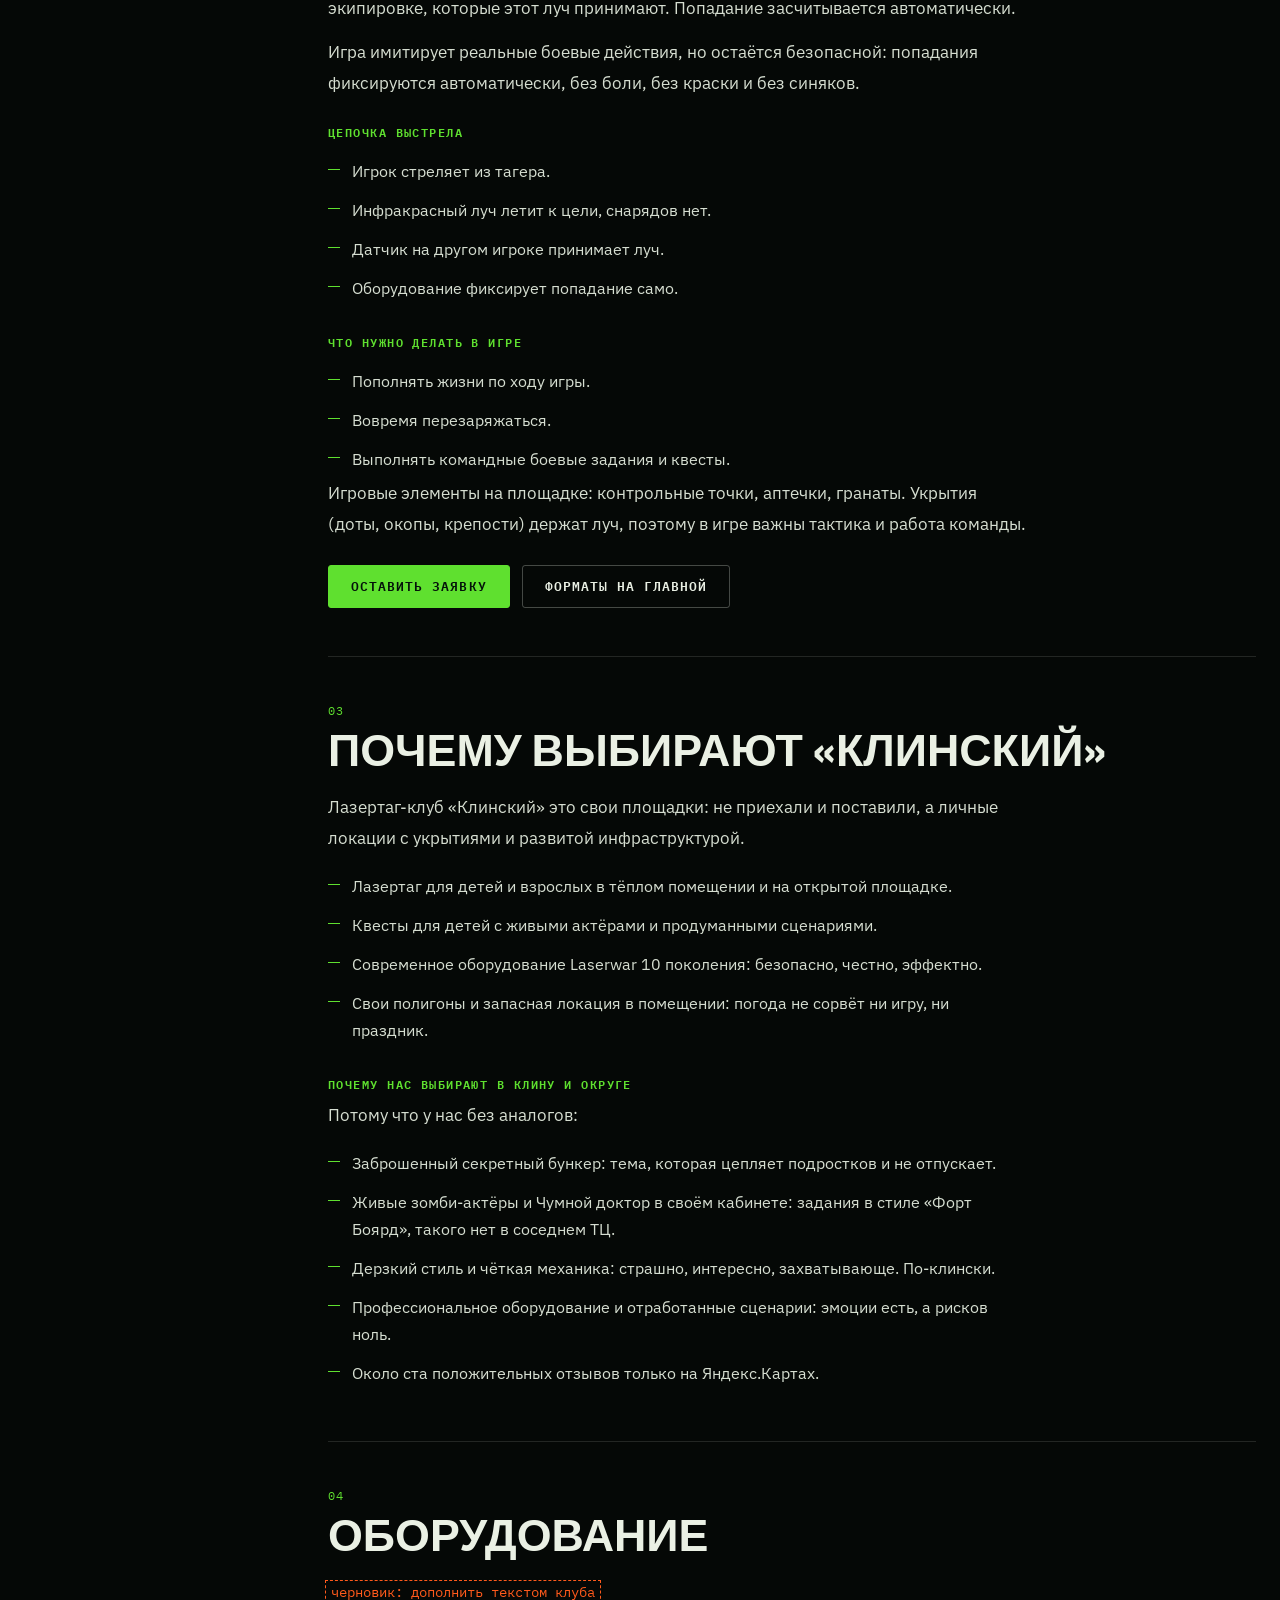
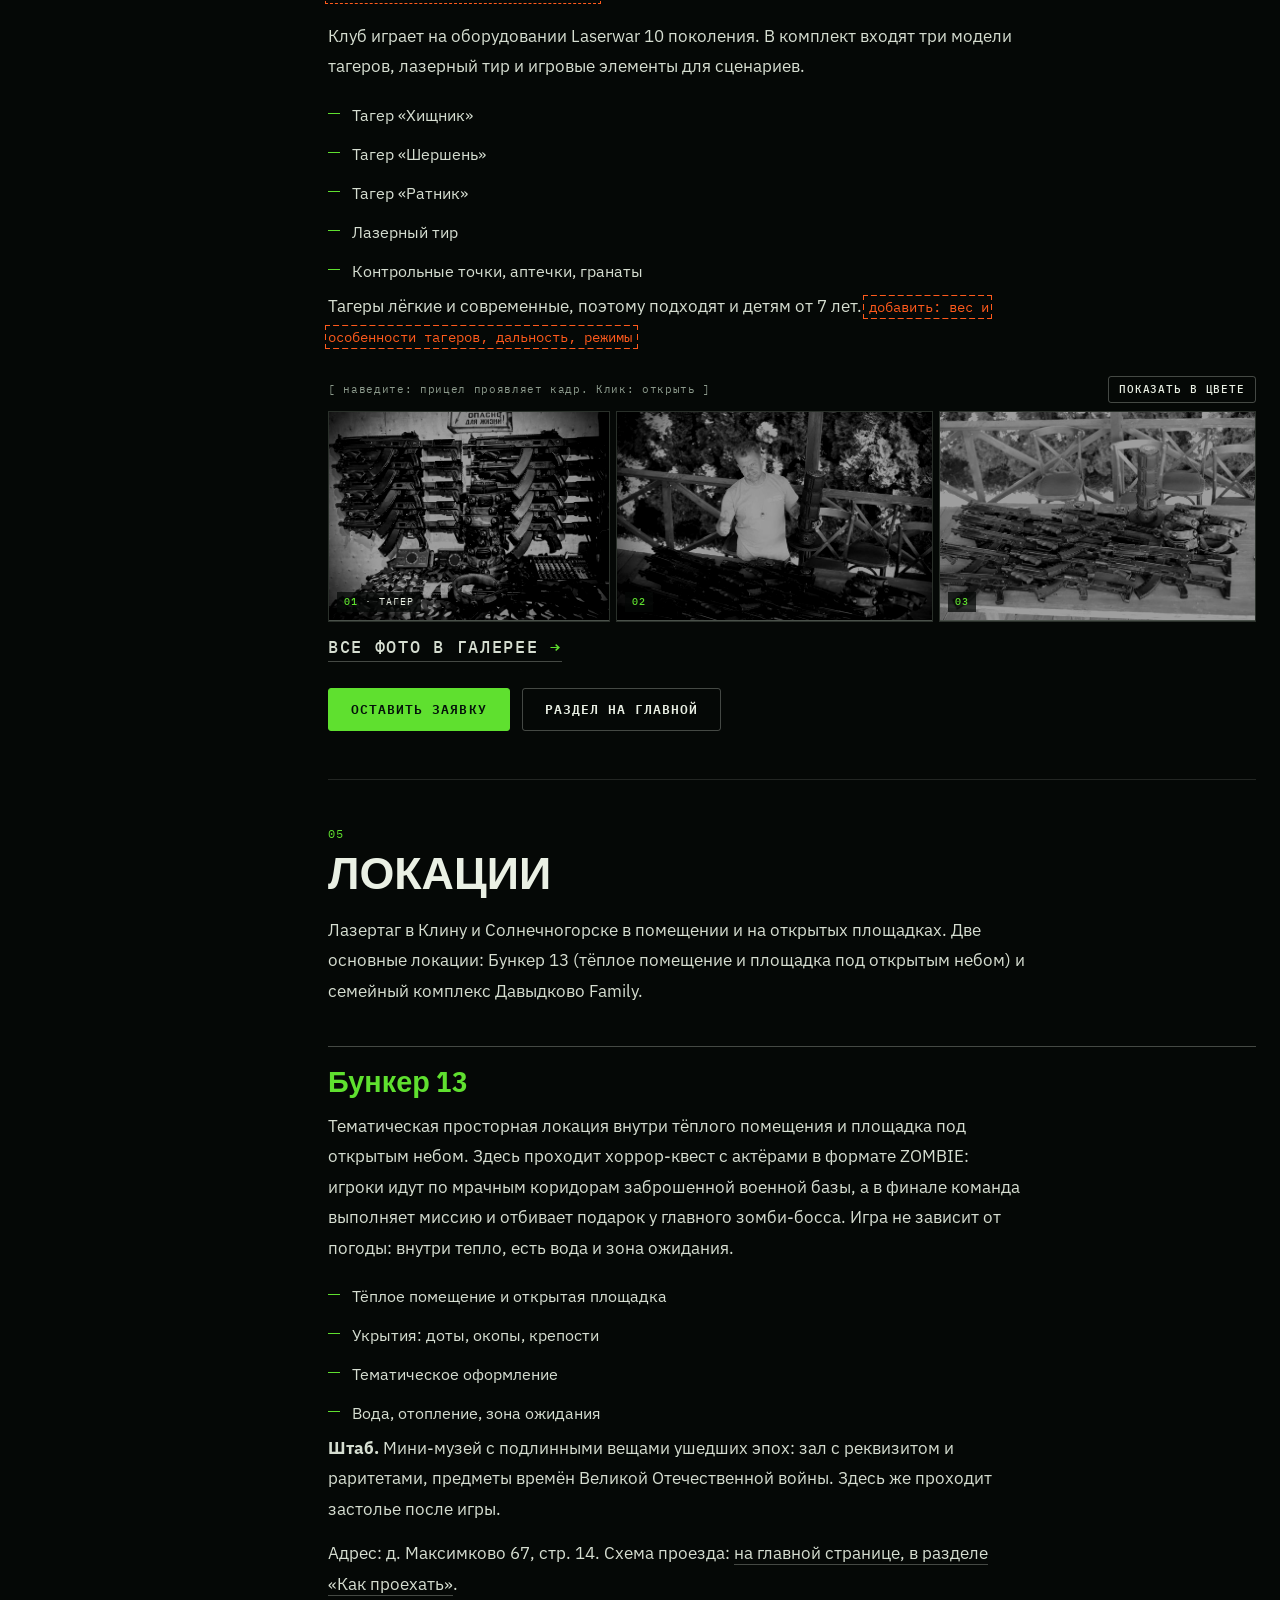
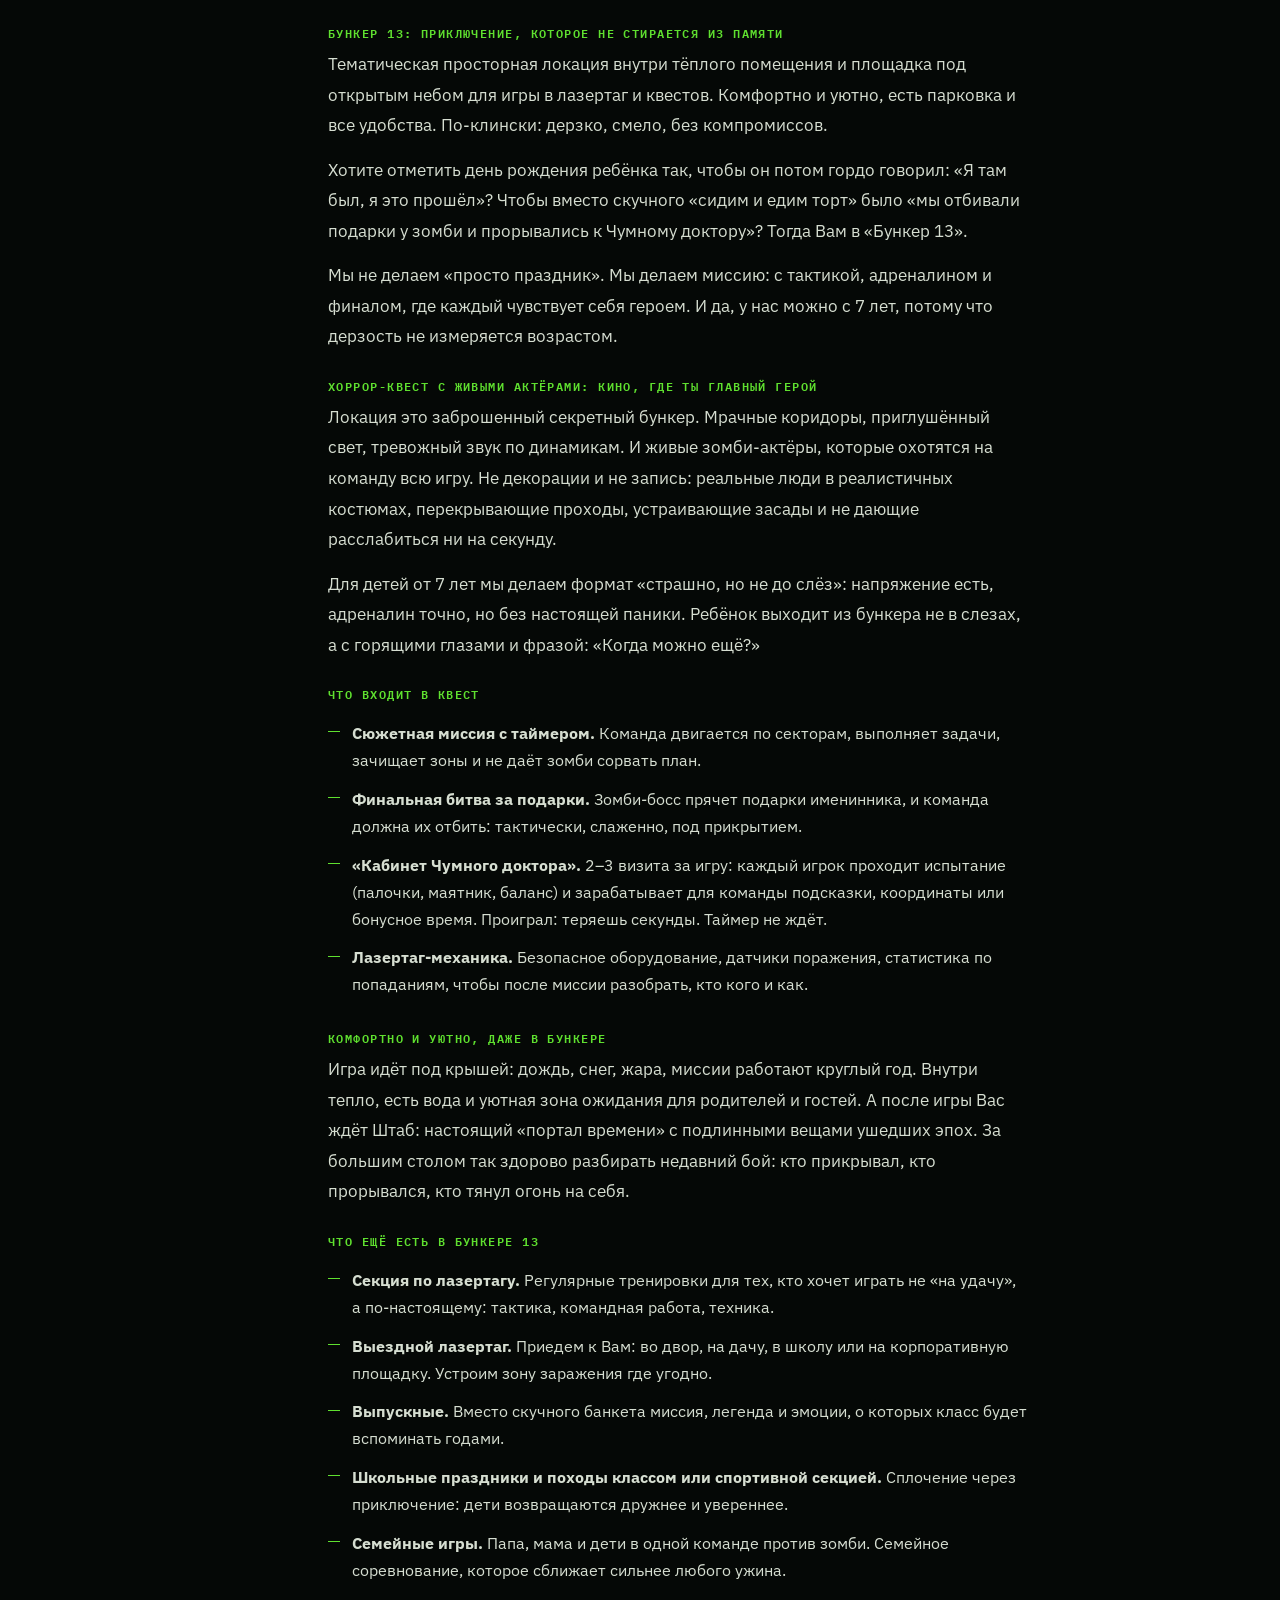
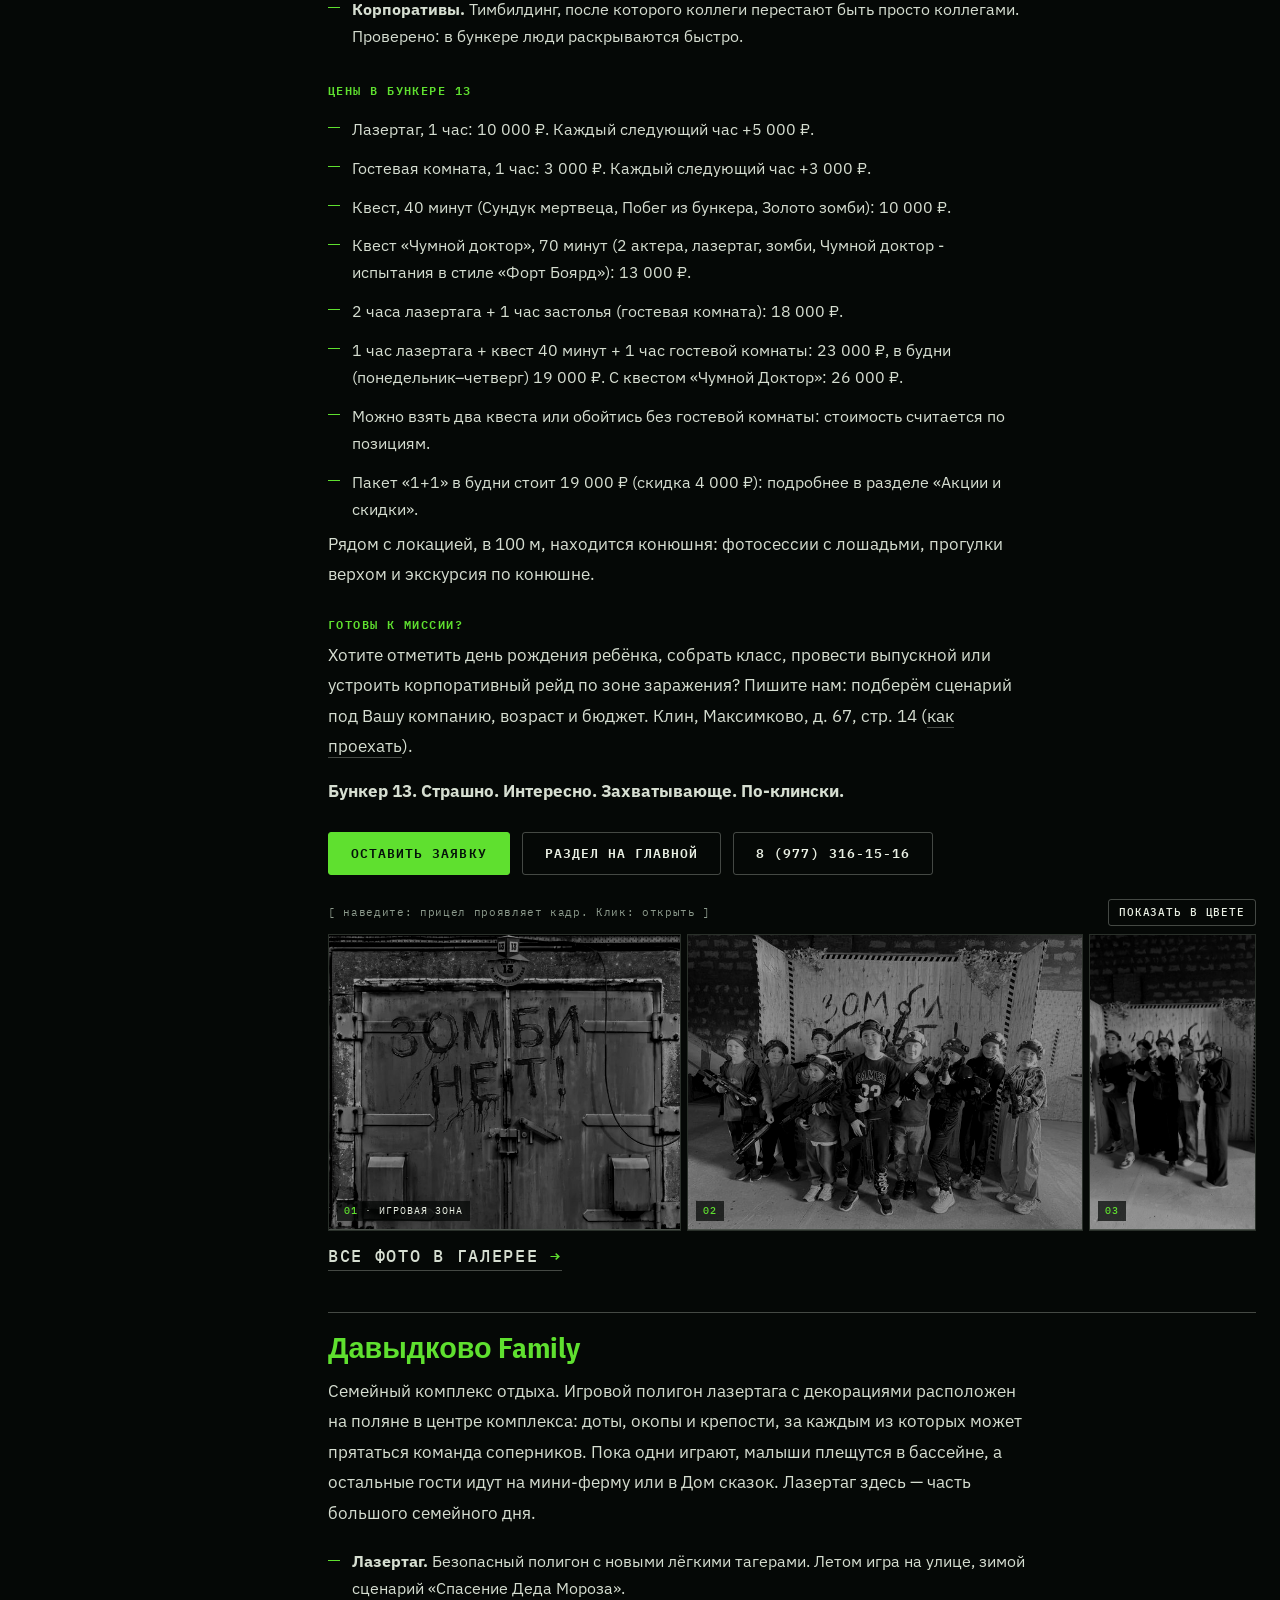
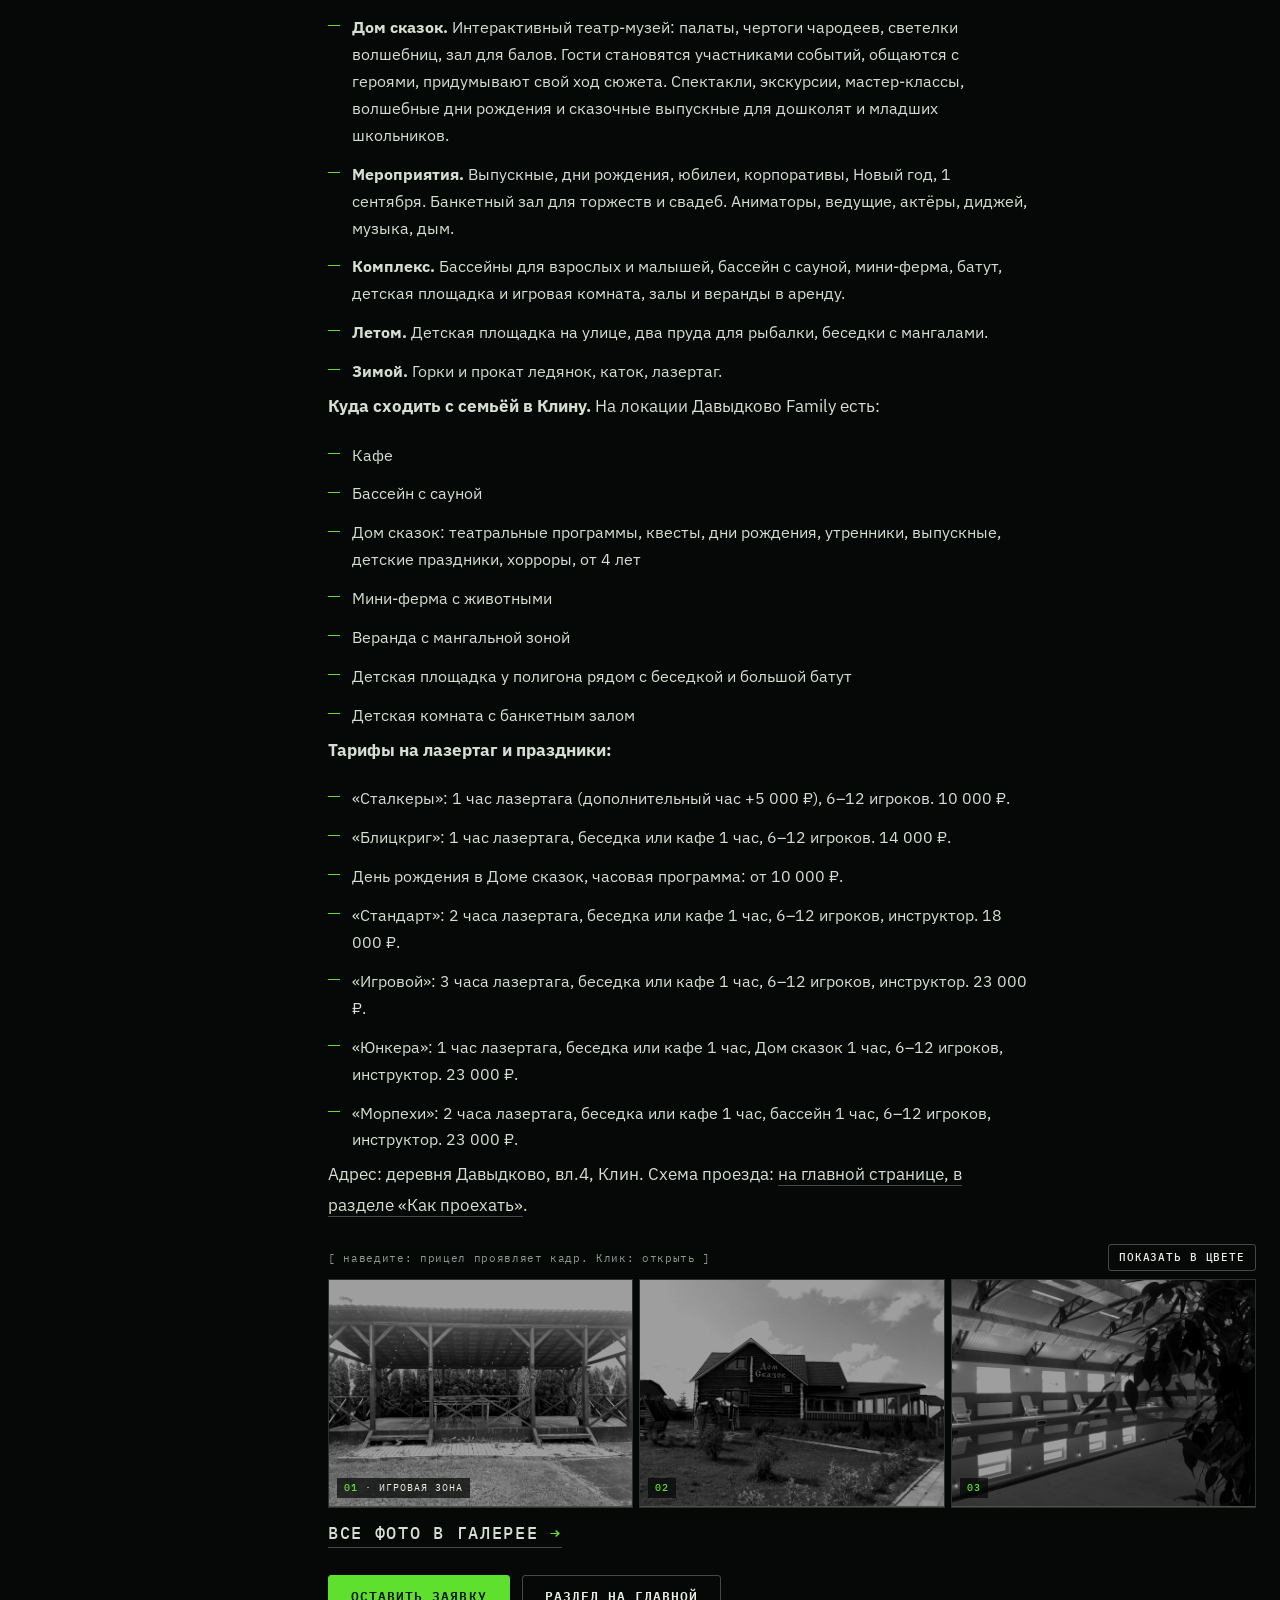
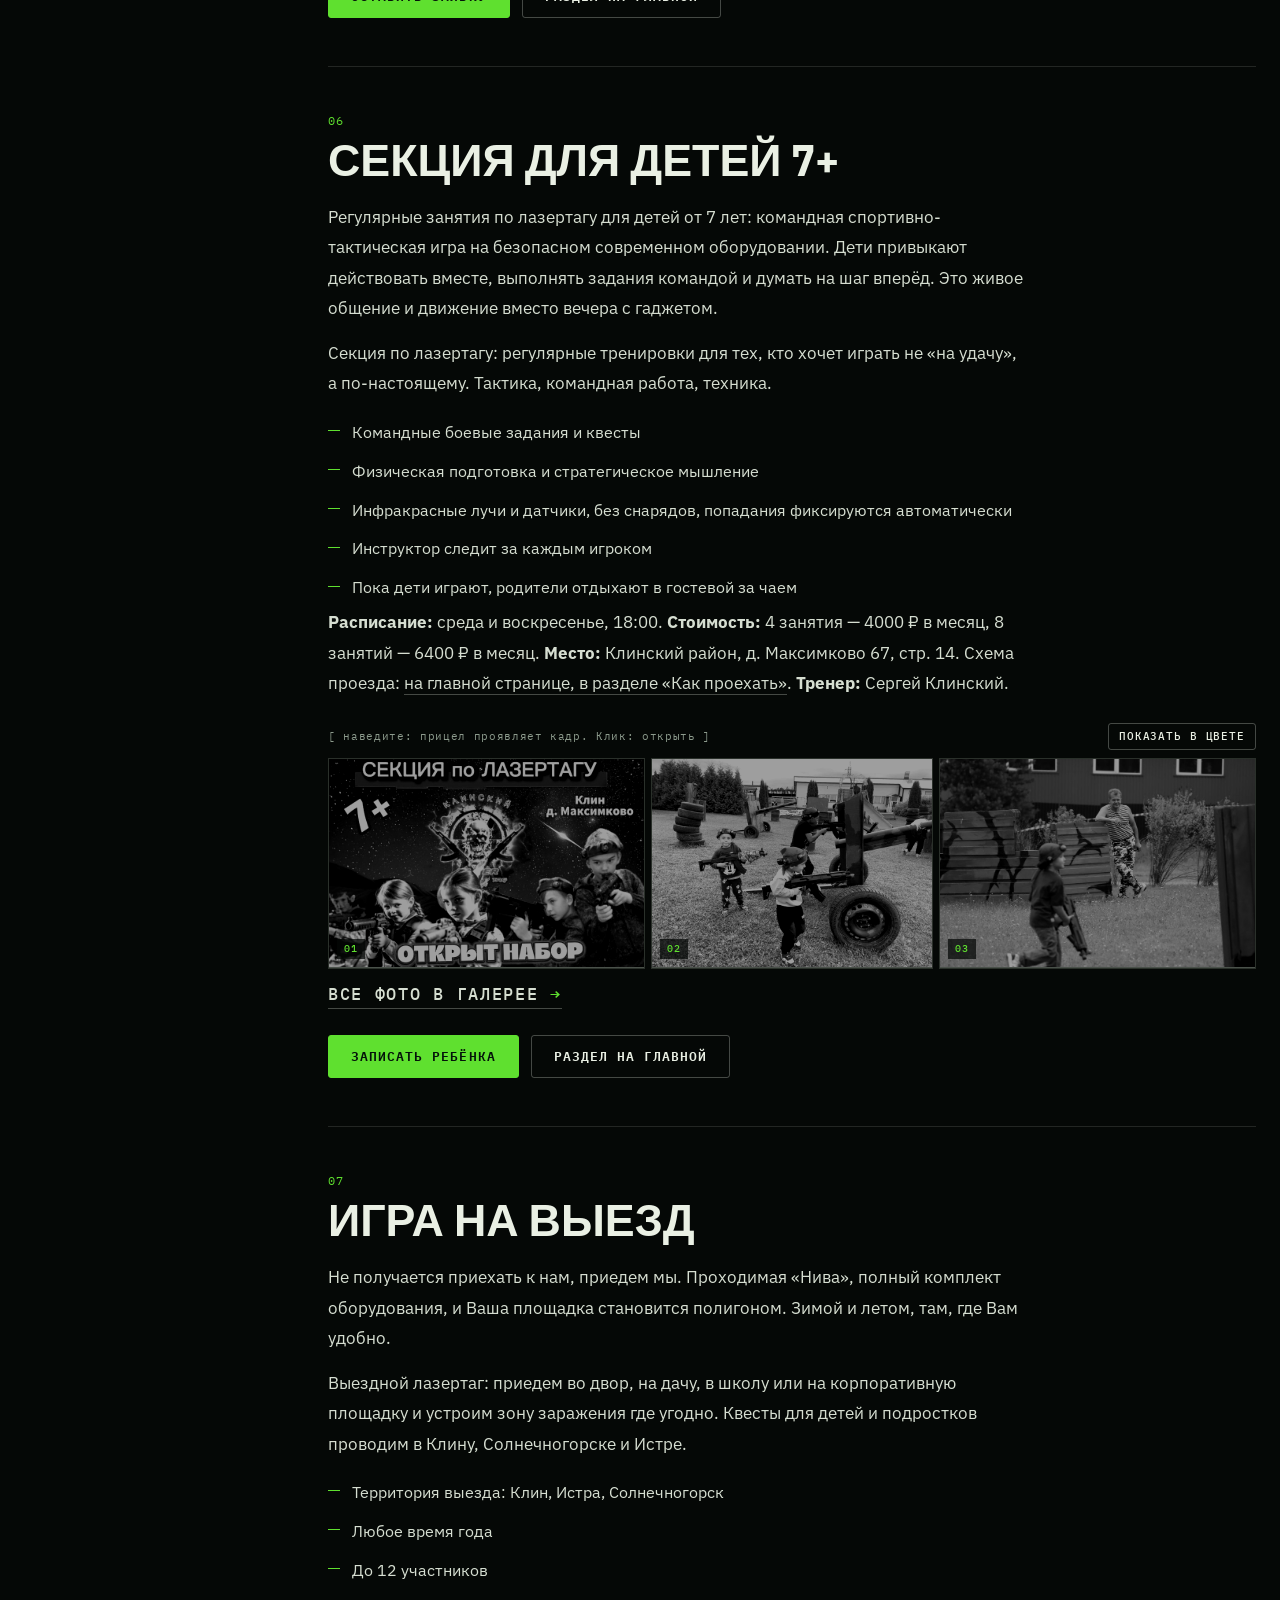
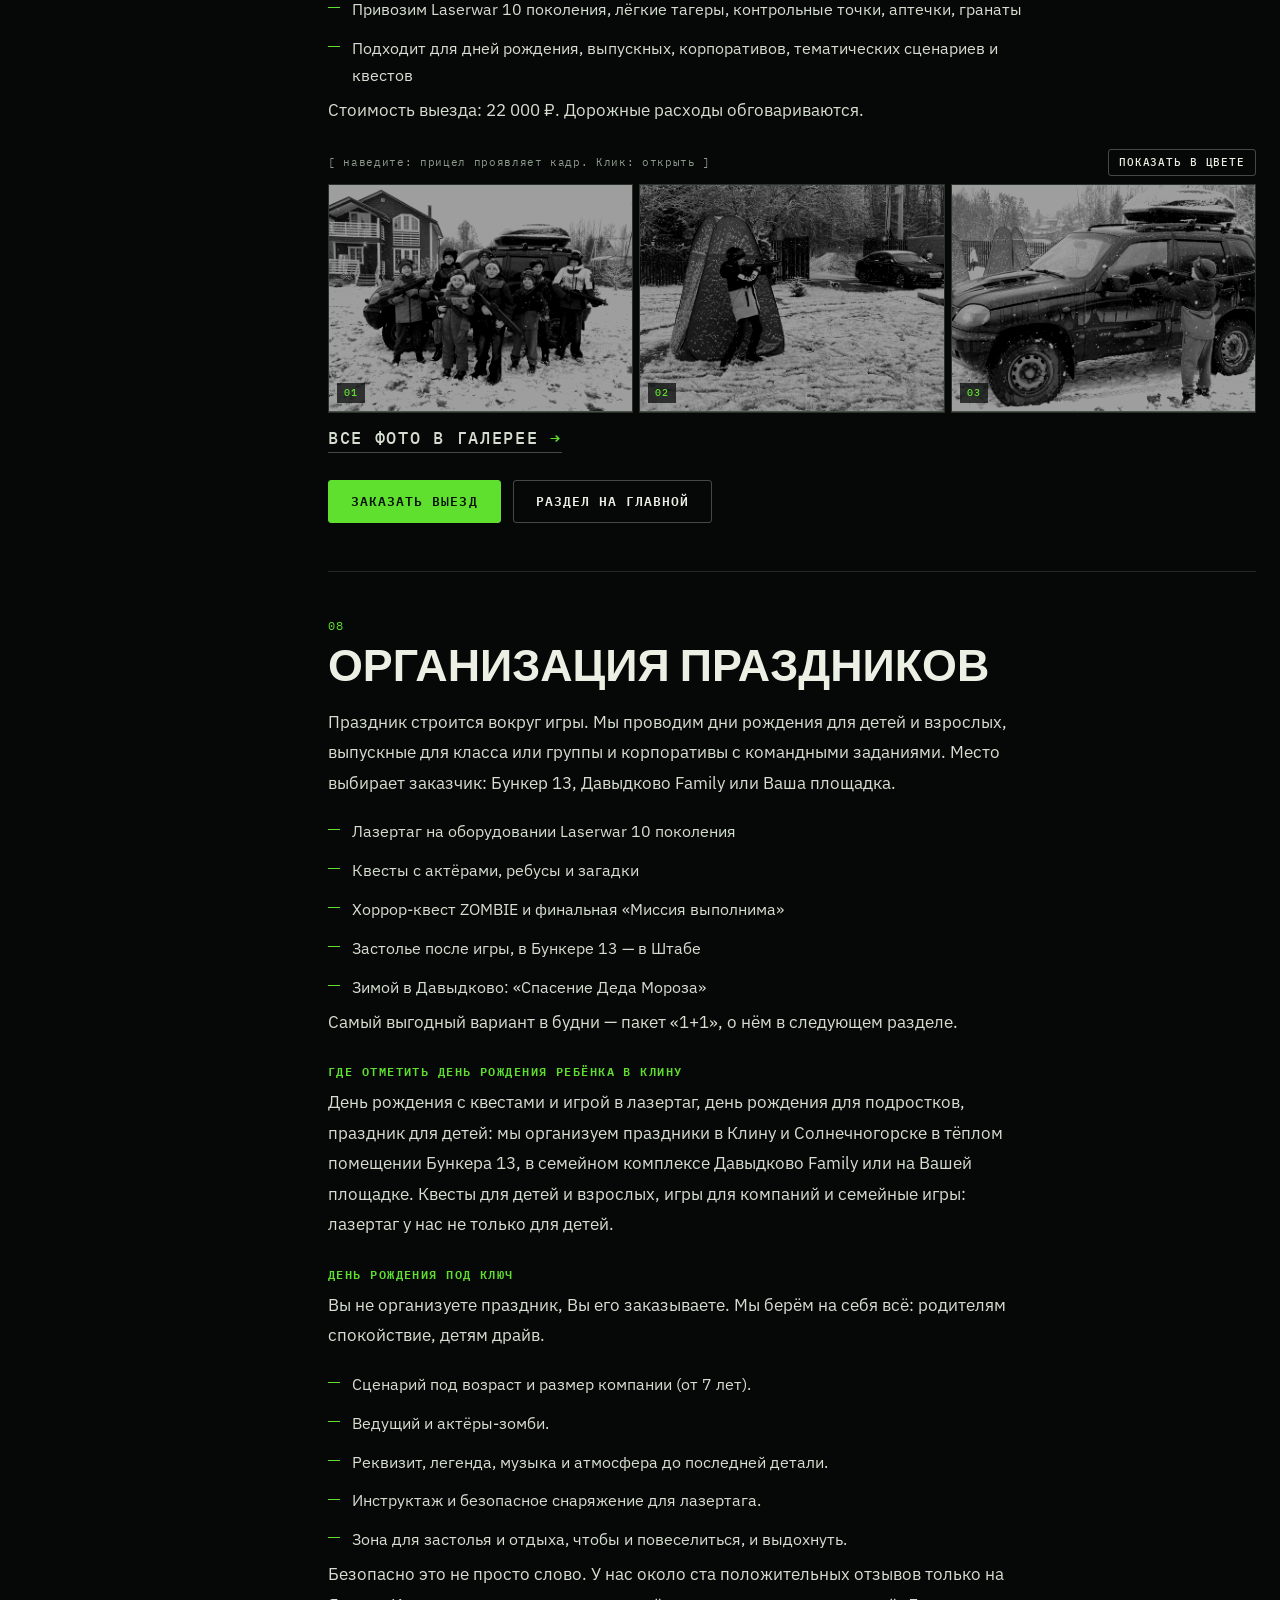
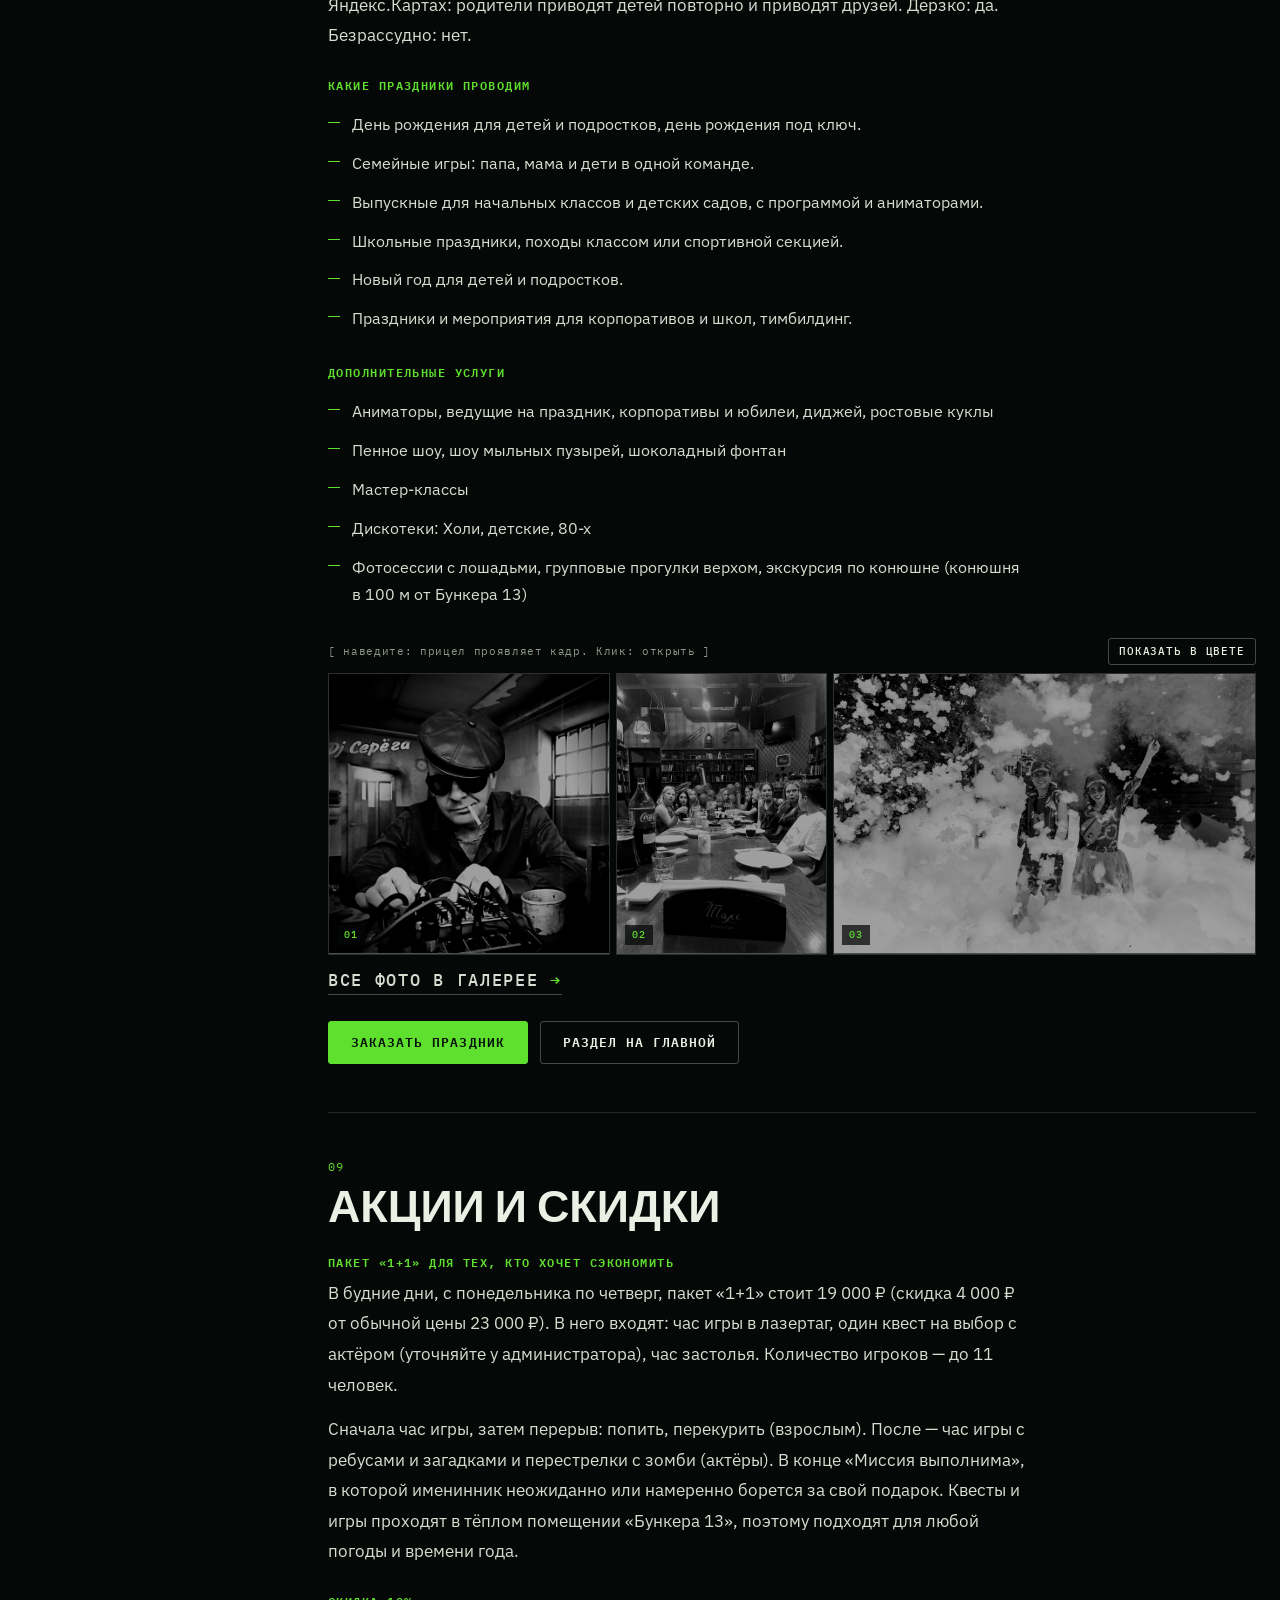
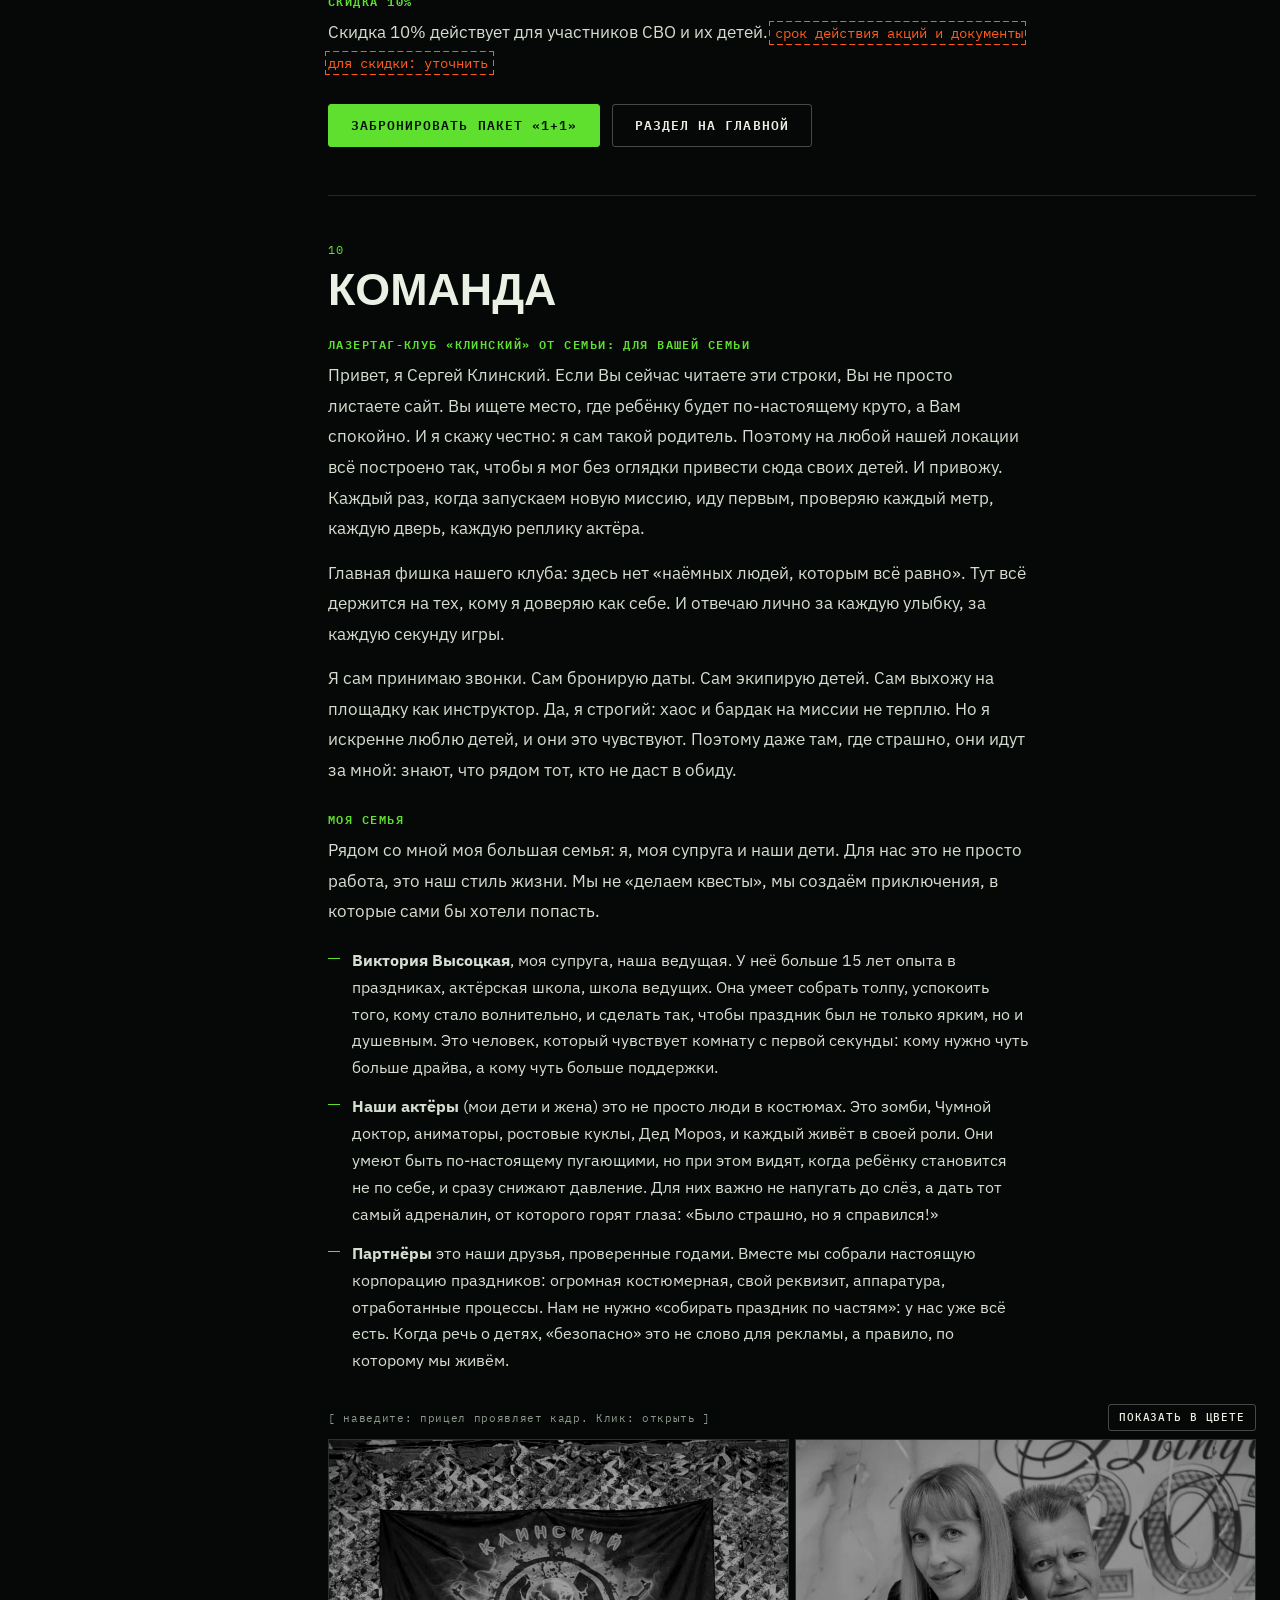
==== commit ad46ed6c: "Add files via upload" ====
--- a/about.html
+++ b/about.html
@@ -16,7 +16,7 @@
 <link rel="preconnect" href="https://fonts.googleapis.com">
 <link rel="preconnect" href="https://fonts.gstatic.com" crossorigin>
 <link rel="stylesheet" href="https://fonts.googleapis.com/css2?family=IBM+Plex+Mono:wght@400;500&family=IBM+Plex+Sans+Condensed:wght@500;600;700&family=IBM+Plex+Sans:wght@400;500&display=swap&subset=cyrillic">
-<link rel="stylesheet" href="style.css?v=30">
+<link rel="stylesheet" href="style.css?v=33">
 <script>document.documentElement.classList.add('js')</script>
 </head>
 <body id="top">
@@ -443,6 +443,6 @@
   </div>
 </footer>
 
-<script src="main.js?v=30"></script>
+<script src="main.js?v=33"></script>
 </body>
 </html>
--- a/style.css
+++ b/style.css
@@ -36,8 +36,8 @@
 
 /* ---------- шапка ---------- */
 .bar{position:fixed;inset:0 0 auto 0;z-index:50;height:60px;display:flex;align-items:center;gap:22px;padding:0 24px}
-/* фон шапки вынесен в ::before: backdrop-filter на самой шапке делал её контейнером для fixed-меню и ломал его размеры */
-.bar::before{content:"";position:absolute;inset:0;z-index:-1;background:rgba(5,8,6,.8);backdrop-filter:blur(10px);-webkit-backdrop-filter:blur(10px);border-bottom:1px solid var(--line)}
+/* фон шапки в ::before; размытие (backdrop-filter) убрано: оно перерисовывалось при каждой прокрутке и грузило видеокарту, поэтому фон почти непрозрачный */
+.bar::before{content:"";position:absolute;inset:0;z-index:-1;background:rgba(5,8,6,.94);border-bottom:1px solid var(--line)}
 .logo{display:flex;align-items:center;gap:10px;margin-right:auto}
 .logo__img{display:block;height:46px;width:auto;margin:-4px 0;filter:drop-shadow(0 0 8px rgba(var(--sig-rgb),.25))}
 .logo__t{font:700 20px/1 var(--f-d);letter-spacing:.04em;text-transform:uppercase}
@@ -46,6 +46,19 @@
 .nav a{font:500 12px/1 var(--f-m);letter-spacing:.08em;white-space:nowrap;text-transform:uppercase;color:var(--dim);padding:6px 0;border-bottom:1px solid transparent;transition:color .2s,border-color .2s}
 .nav a:hover,.nav a[aria-current="true"]{color:var(--ink);border-color:var(--sig)}
 .nav__cta{display:none}
+/* кнопка «Игра: вкл/выкл» (только на главной) */
+/* переключатель «Игра» (только на главной, в первом экране): дорожка с кружком, вкл. — кружок справа */
+.gtgl{display:inline-flex;align-items:center;gap:10px;height:32px;padding:0;background:none;border:0;color:var(--ink);font:500 11px/1 var(--f-m);letter-spacing:.08em;text-transform:uppercase;white-space:nowrap;cursor:pointer;pointer-events:auto;transition:color .2s}
+.gtgl__sw{position:relative;flex:none;width:44px;height:24px;border:1.5px solid var(--sig);border-radius:12px;transition:border-color .2s}
+.gtgl__sw::after{content:"";position:absolute;top:3px;left:3px;width:14px;height:14px;box-sizing:content-box;border:1.5px solid var(--sig);border-radius:50%;transform:translateX(20px);transition:transform .25s,border-color .2s,background-color .2s}
+.gtgl[aria-checked="true"] .gtgl__sw::after{background:var(--sig)}
+.gtgl[aria-checked="false"]{color:var(--dim)}
+.gtgl[aria-checked="false"] .gtgl__sw{border-color:var(--dim)}
+.gtgl[aria-checked="false"] .gtgl__sw::after{transform:none;border-color:var(--dim)}
+.gtgl:hover{color:var(--ink)}
+.gtgl:focus-visible{outline:2px solid var(--sig);outline-offset:4px;border-radius:12px}
+@media (prefers-reduced-motion:reduce){.gtgl__sw::after{transition:none}}
+.hero.game-off .hud{opacity:.35}
 .bar__p{position:absolute;left:0;bottom:-1px;height:2px;width:100%;background:var(--sig);transform-origin:0 50%;transform:scaleX(var(--p,0))}
 .burger{display:none;width:40px;height:40px;background:none;border:1px solid var(--line2);border-radius:var(--r);cursor:pointer;position:relative}
 .burger span{position:absolute;left:10px;right:10px;height:1.5px;background:var(--ink);transition:transform .25s,top .25s}
@@ -59,7 +72,7 @@
 .hero__in,.hero__bot,.hud{position:relative;z-index:2;pointer-events:none}
 .hero::before{content:"";position:absolute;inset:0;pointer-events:none;background:radial-gradient(52% 62% at 80% 38%,rgba(var(--sig-rgb),.13),transparent 70%),radial-gradient(34% 40% at 88% 78%,rgba(var(--hot-rgb),.07),transparent 70%)}
 .hero__in{padding-top:clamp(36px,9vh,110px);position:relative}
-.hero__logo{position:absolute;right:-8px;top:clamp(0px,3vh,30px);width:min(47%,540px);height:auto;aspect-ratio:760/609;pointer-events:none;filter:drop-shadow(0 0 28px rgba(var(--sig-rgb),.18))}
+.hero__logo{position:absolute;right:-8px;top:clamp(0px,3vh,30px);width:min(47%,540px);height:auto;aspect-ratio:760/609;pointer-events:none;filter:drop-shadow(0 0 16px rgba(var(--sig-rgb),.18))}
 .hero__in .cta,.hero__in a{pointer-events:auto}
 .eyebrow{font:500 12px/1 var(--f-m);letter-spacing:.14em;text-transform:uppercase;color:var(--dim);margin-bottom:22px}
 .eyebrow::before{content:"";display:inline-block;width:28px;height:1px;background:var(--sig);vertical-align:middle;margin-right:12px}
@@ -69,7 +82,8 @@
 .lead{max-width:44ch;margin-top:28px;font-size:clamp(1rem,1.6vw,1.2rem);color:#c9c7c1}
 .cta{display:flex;flex-wrap:wrap;gap:12px;margin-top:30px}
 .hint{margin-top:22px;font:400 11px/1.5 var(--f-m);letter-spacing:.06em;color:var(--dim)}
-.hud{position:absolute;top:76px;left:24px;right:auto;display:flex;gap:22px;font-family:var(--f-m);text-align:left}
+.hudbar{position:absolute;top:70px;left:24px;z-index:2;display:flex;align-items:center;gap:22px}
+.hud{position:relative;display:flex;gap:22px;font-family:var(--f-m);text-align:left}
 .hud div{display:flex;flex-direction:column;gap:2px}
 .hud span{font-size:10px;letter-spacing:.12em;text-transform:uppercase;color:var(--dim)}
 .hud b{font:500 18px/1 var(--f-m);color:var(--ink)}
@@ -204,7 +218,8 @@
   .nav__cta{display:block;color:var(--sig)!important}
 }
 @media (max-width:820px){
-  .hud{top:72px;left:16px;right:auto;gap:14px}
+  .hudbar{top:66px;left:16px;gap:14px}
+  .hud{gap:14px}
   .row{grid-template-columns:40px 1fr 44px 24px;grid-template-areas:"n t e i" ". s s s"}
   .row b{grid-area:n}.row strong{grid-area:t}.row span{grid-area:s}.row em{grid-area:e}.row i{grid-area:i}
   .chain{grid-template-columns:1fr;gap:0}
@@ -274,7 +289,7 @@
 .gal .cap{position:absolute;left:8px;bottom:8px;z-index:3;padding:4px 7px;background:rgba(5,8,6,.72);font:400 10px/1.2 var(--f-m);letter-spacing:.1em;text-transform:uppercase;color:var(--ink);pointer-events:none}
 .gal .cap b{color:var(--sig);font-weight:500}
 .galw:not(.is-color) .gal img{filter:grayscale(1) contrast(1.15) brightness(.62)}
-.galw:not(.is-color) .gal a::after,.galw:not(.is-color) .gal a::before{opacity:1}
+.galw:not(.is-color) .gal a.is-lens::after,.galw:not(.is-color) .gal a.is-lens::before{opacity:1}   /* прицел рисуется только у кадра под курсором или пальцем */
 @media (hover:none),(pointer:coarse){
   .hint-fine{display:none}
   .hint-touch{display:inline}
@@ -408,7 +423,7 @@
 @media (max-width:980px){
   .hero__in{padding-top:clamp(28px,5vh,56px)}
   .hero__logo{position:static;display:block;width:min(74%,330px);margin:0 auto 14px}
-  .hud{top:68px}
+  .hudbar{top:62px}
 }
 @media (max-width:560px){.foot__in{align-items:flex-start}.foot__links{gap:14px}}
 
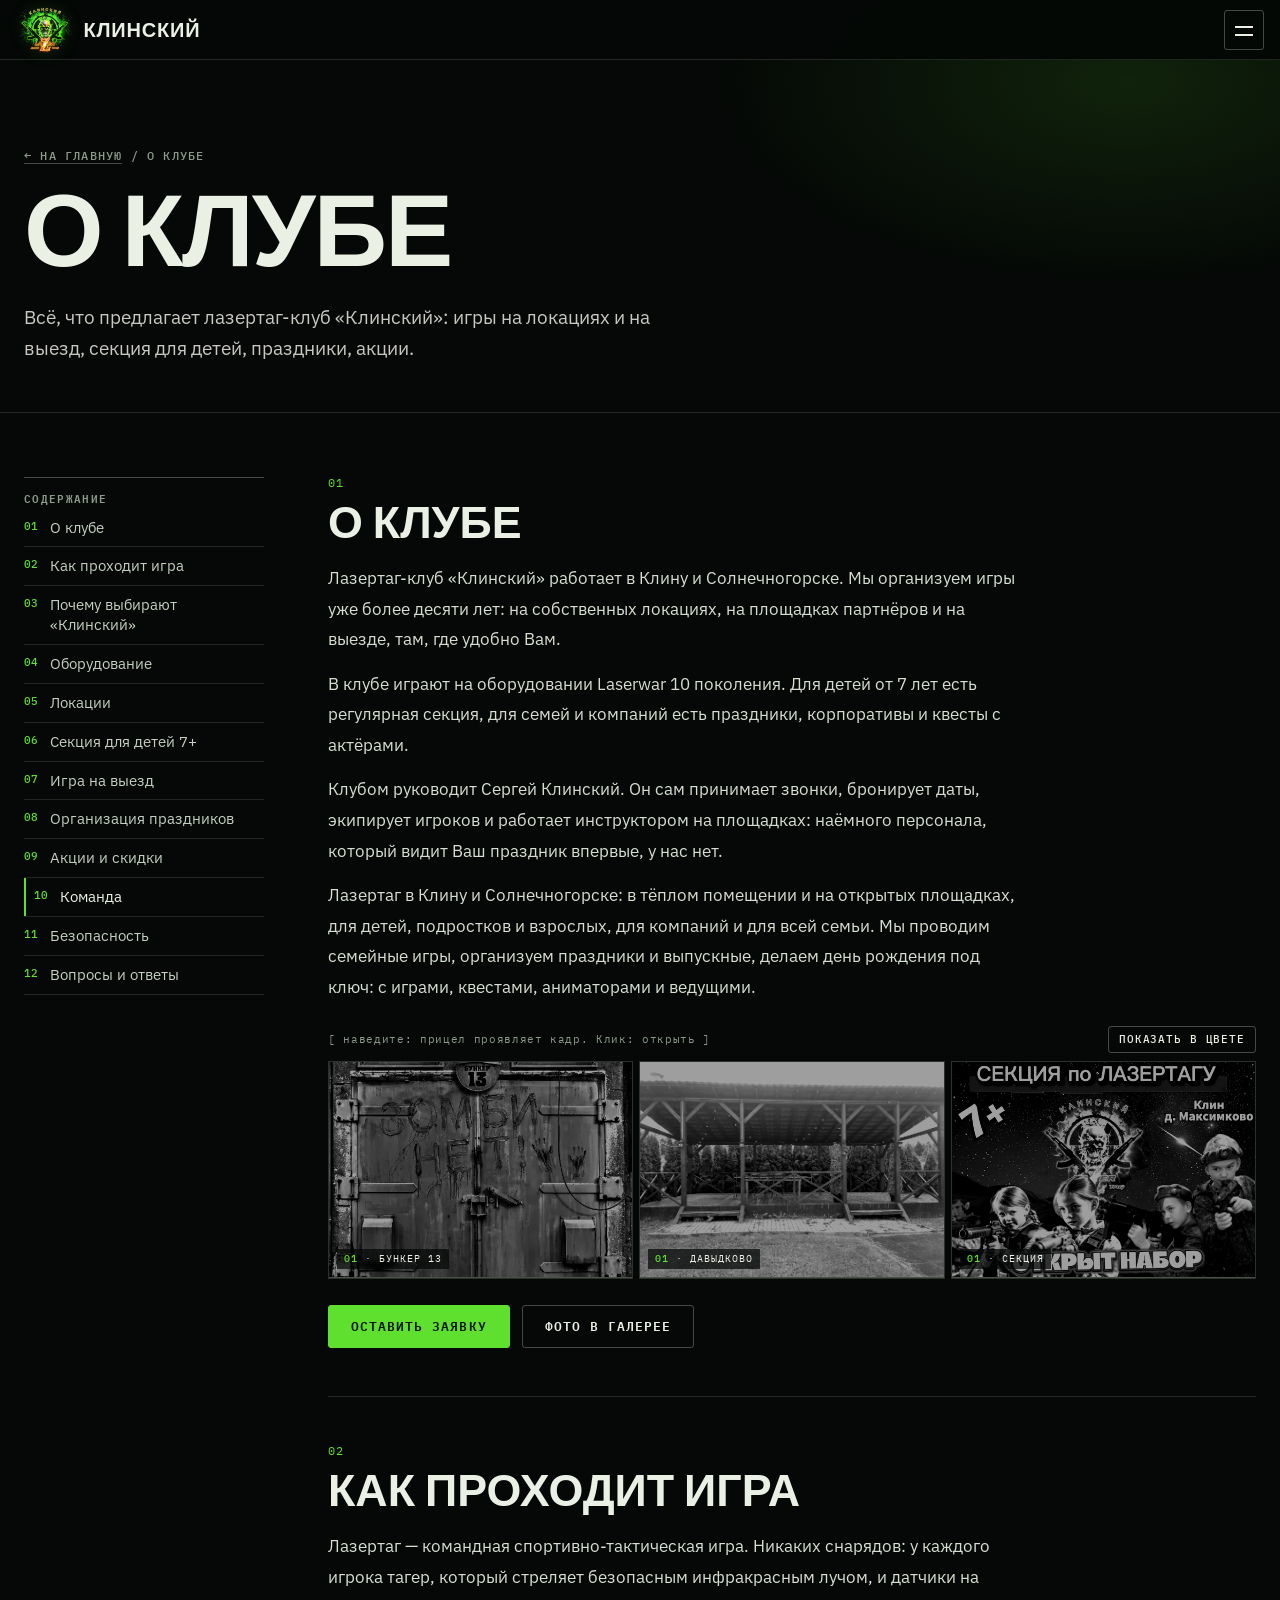
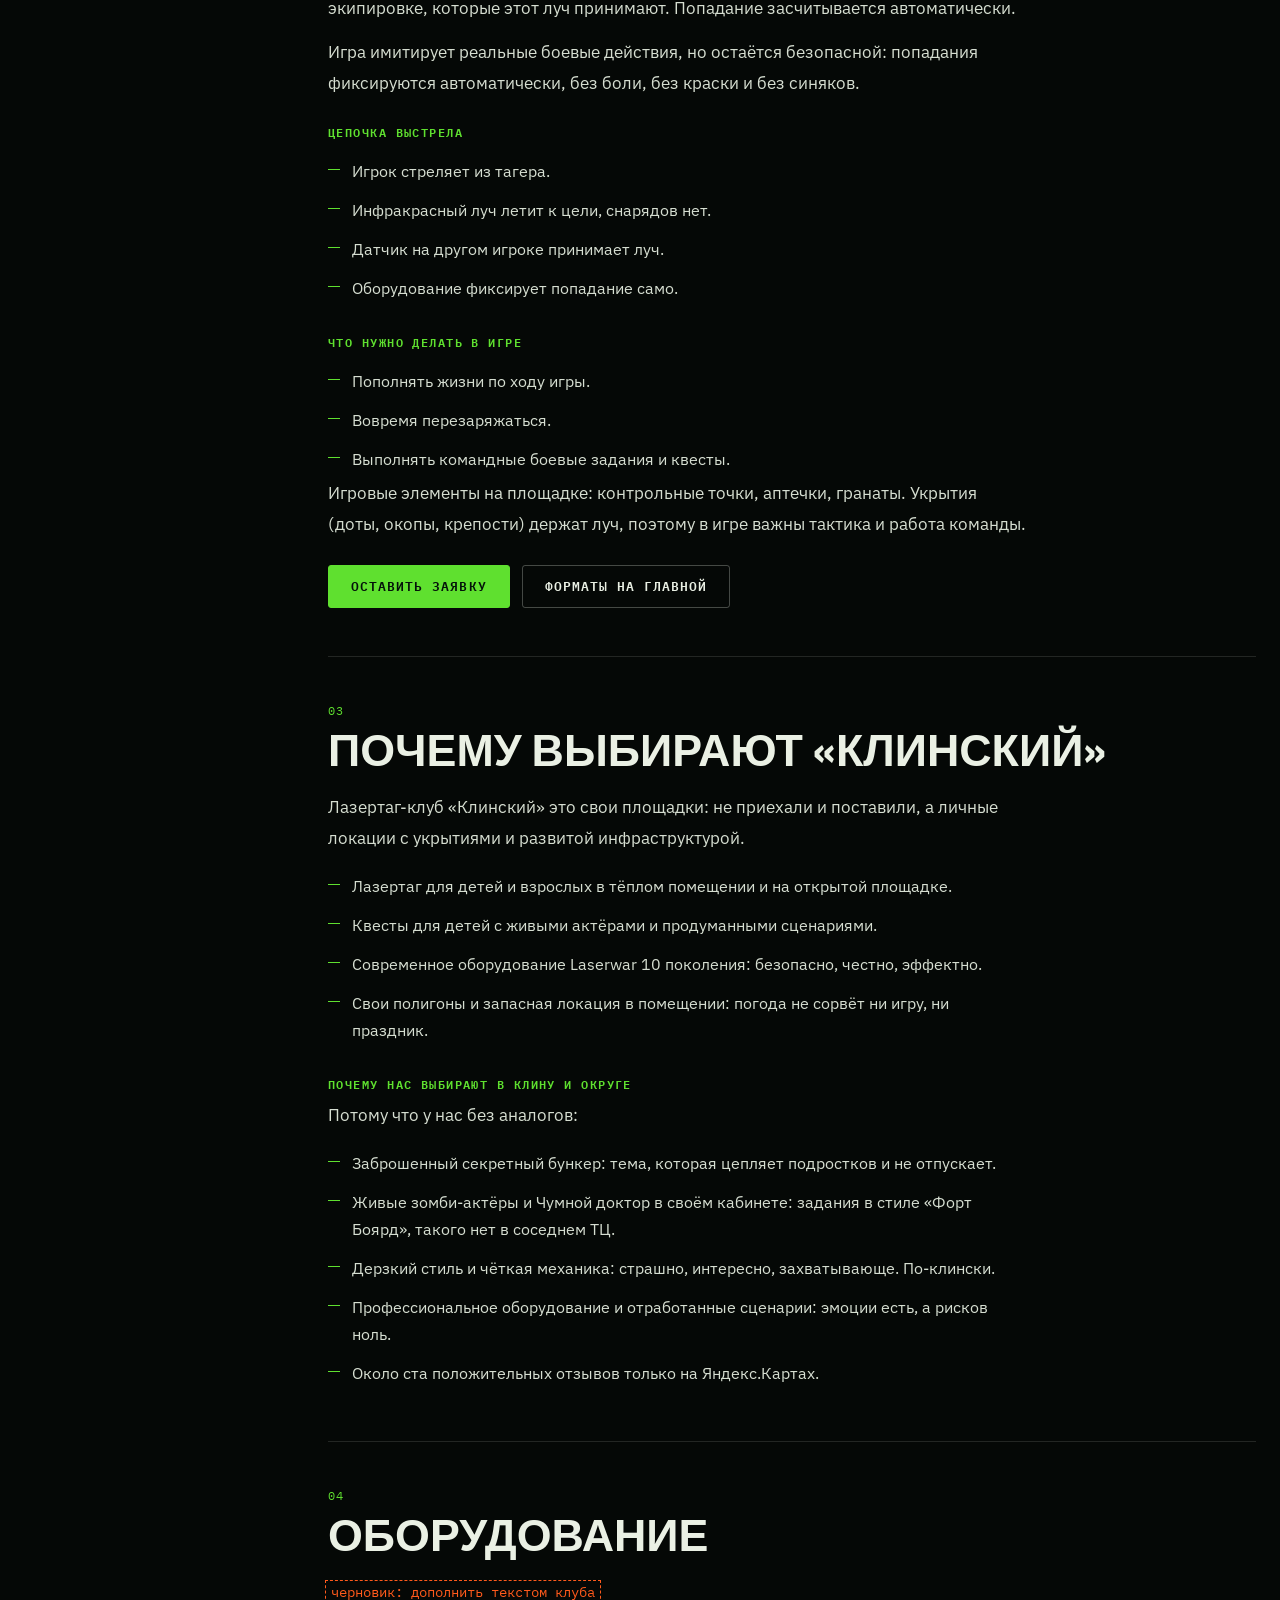
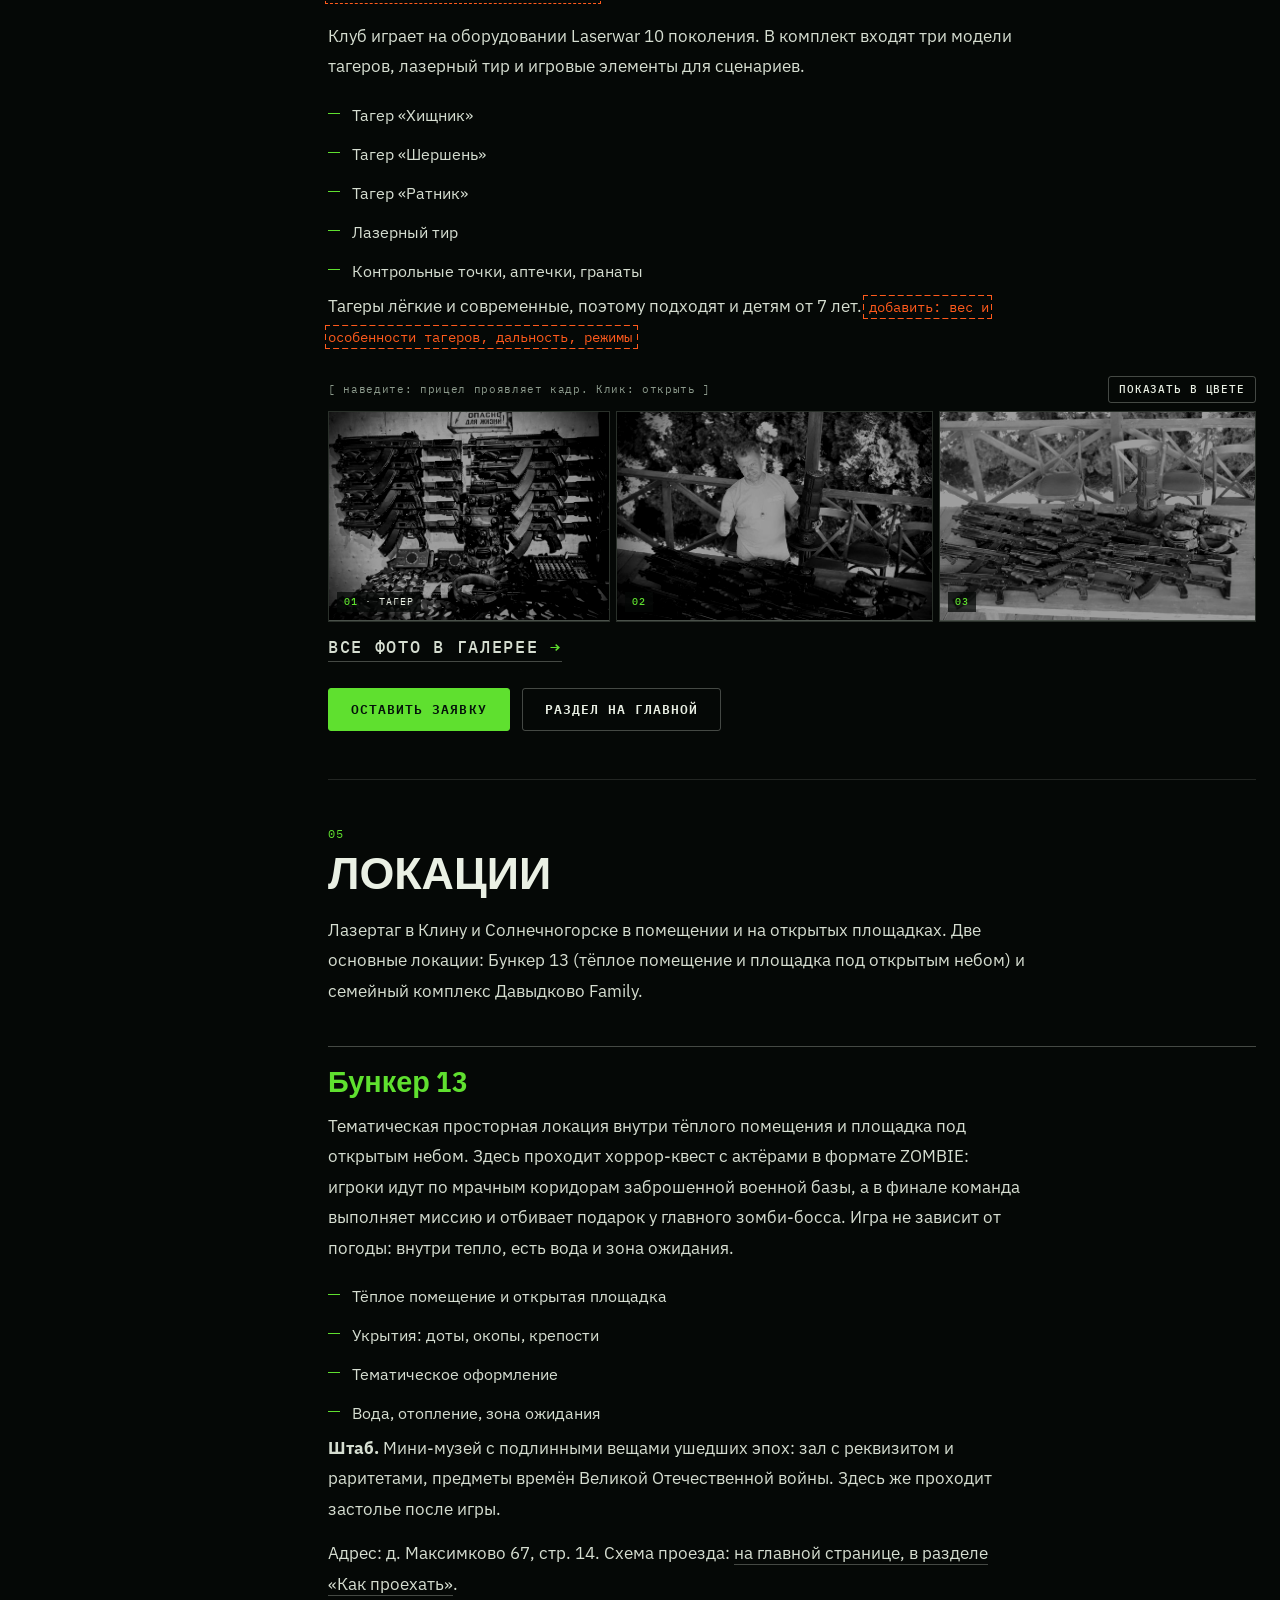
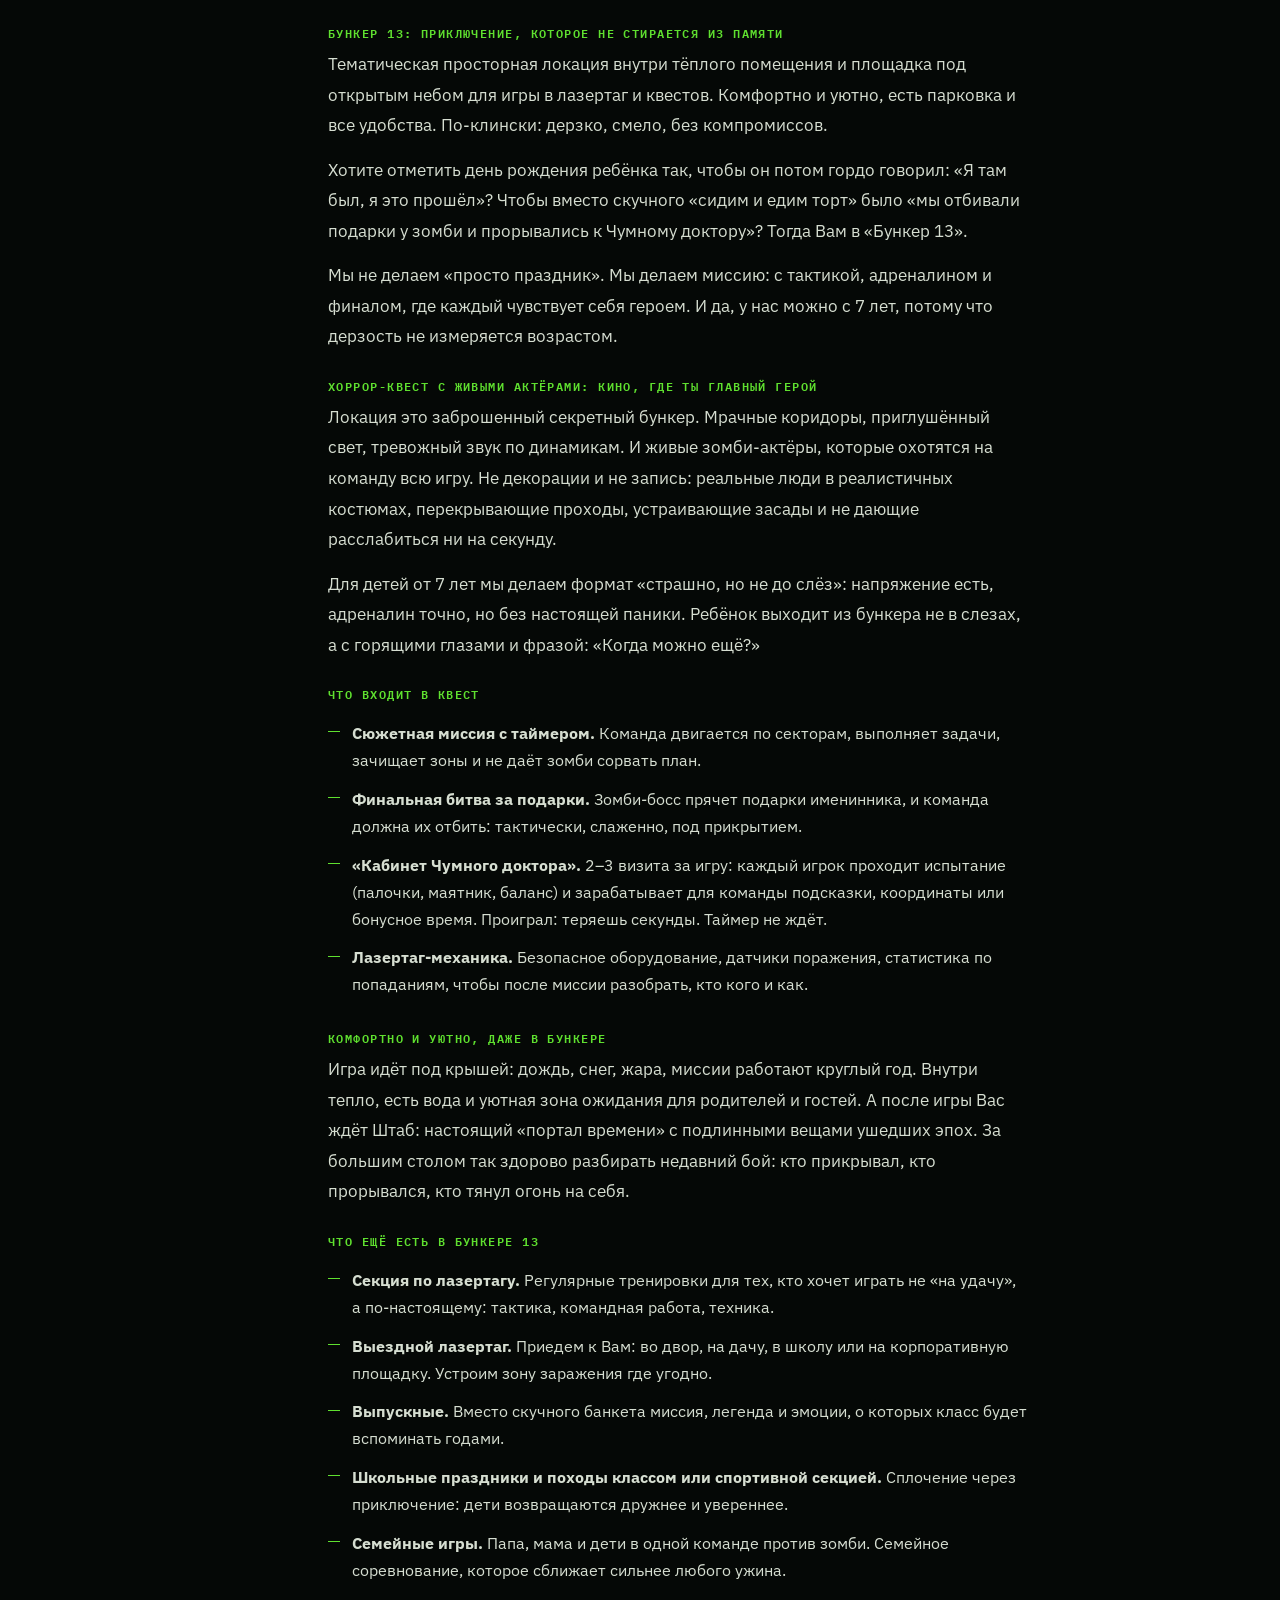
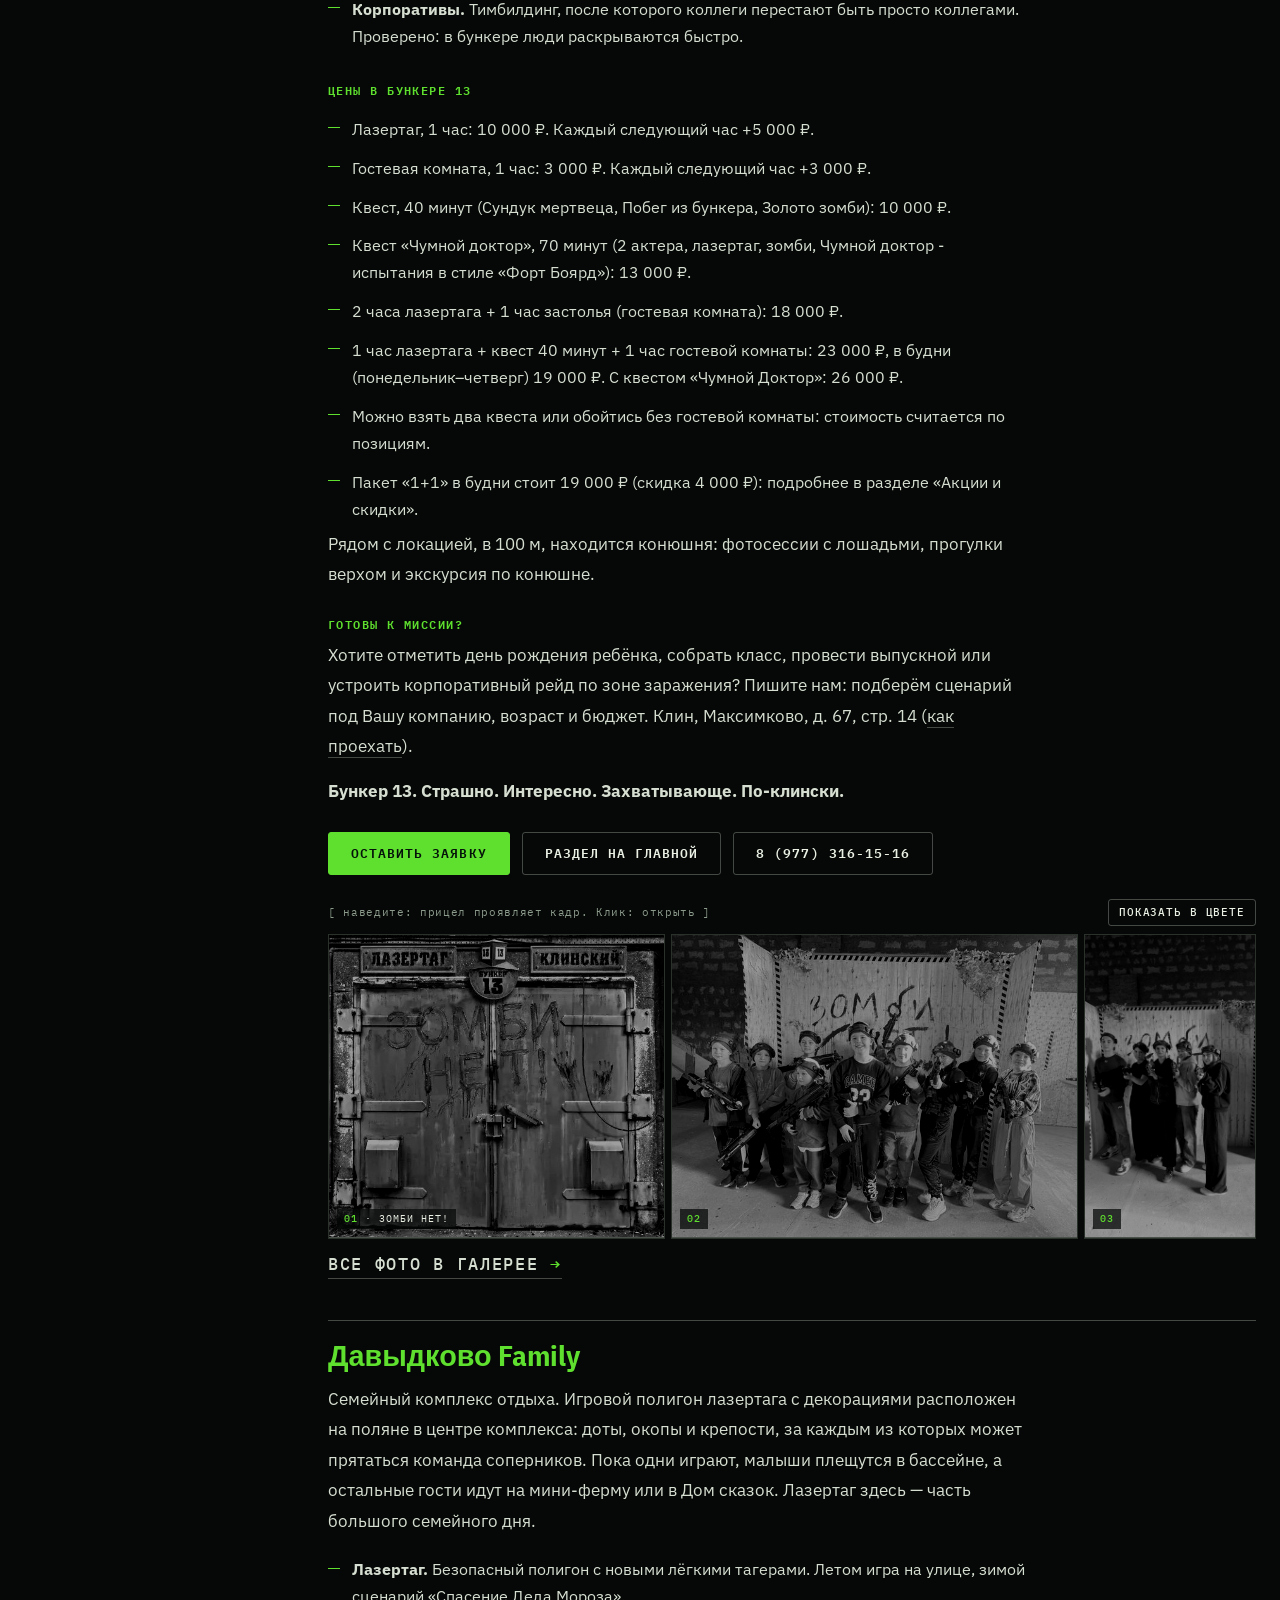
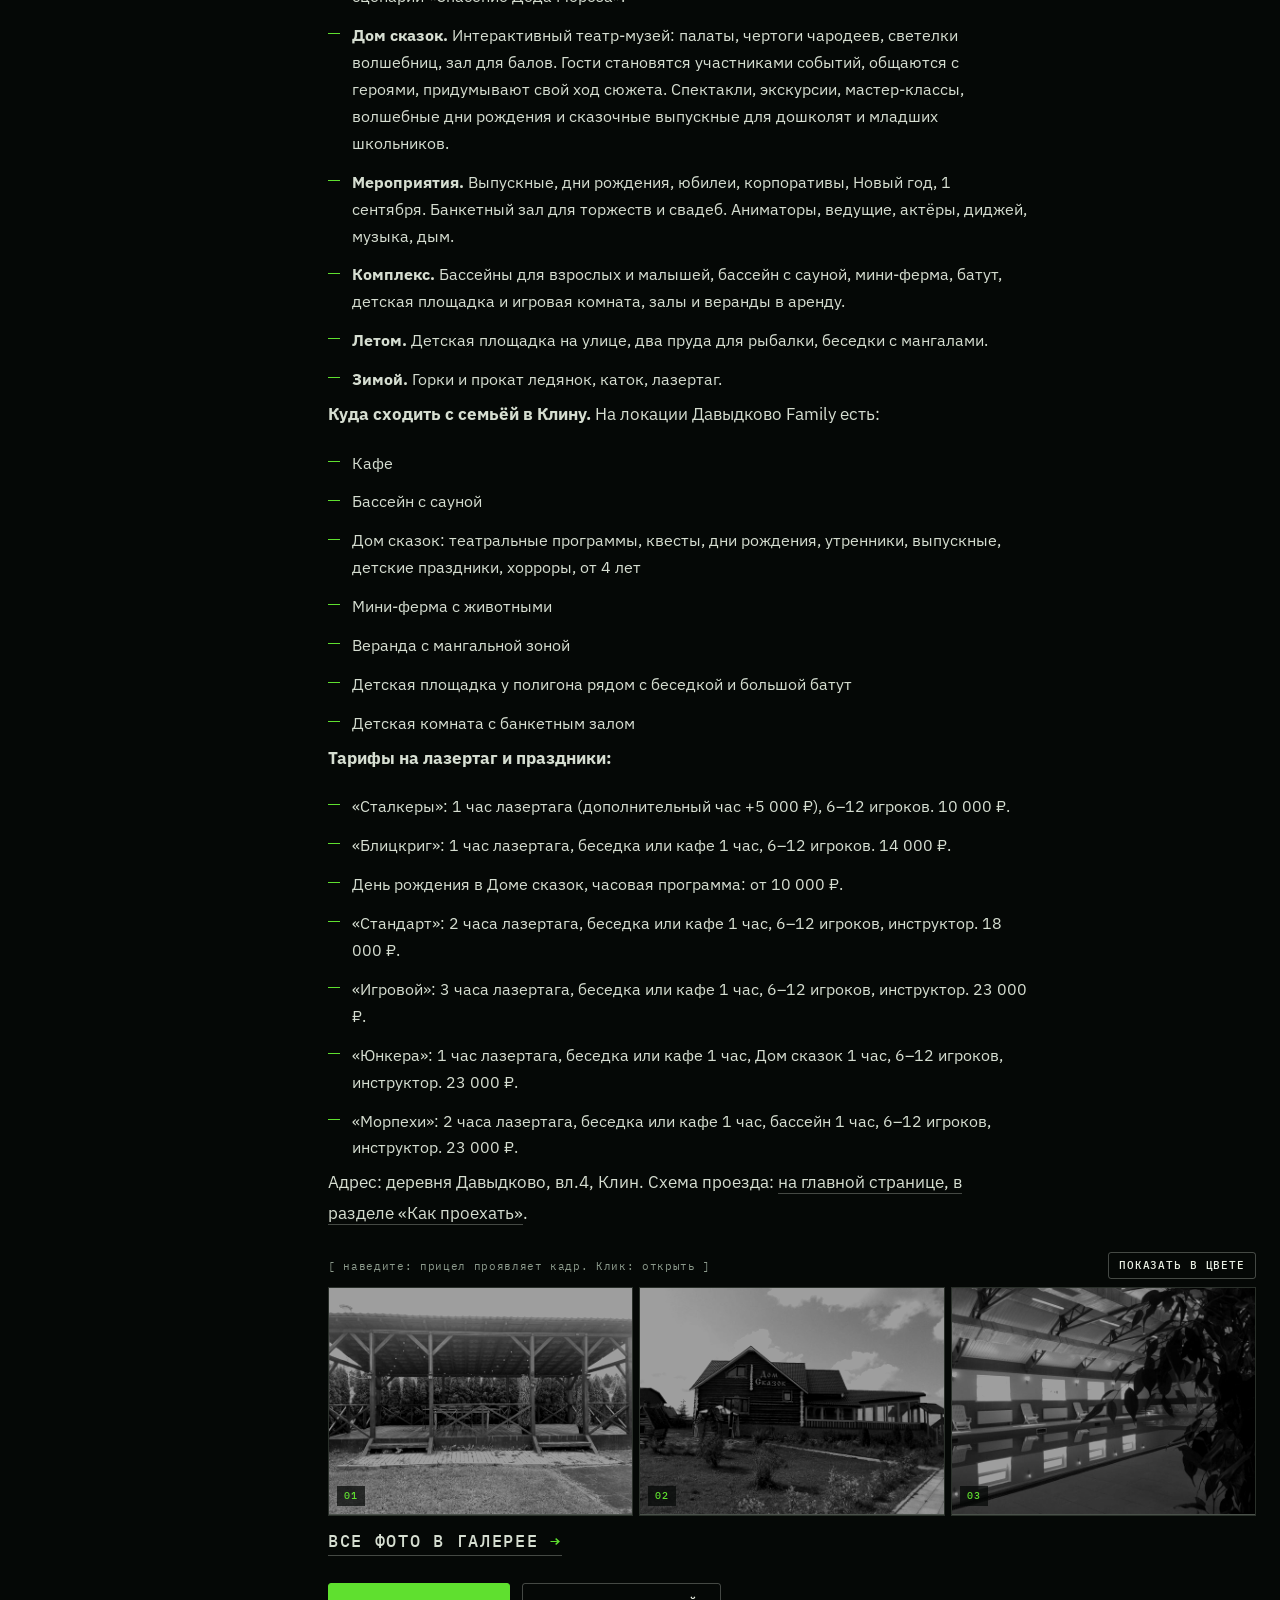
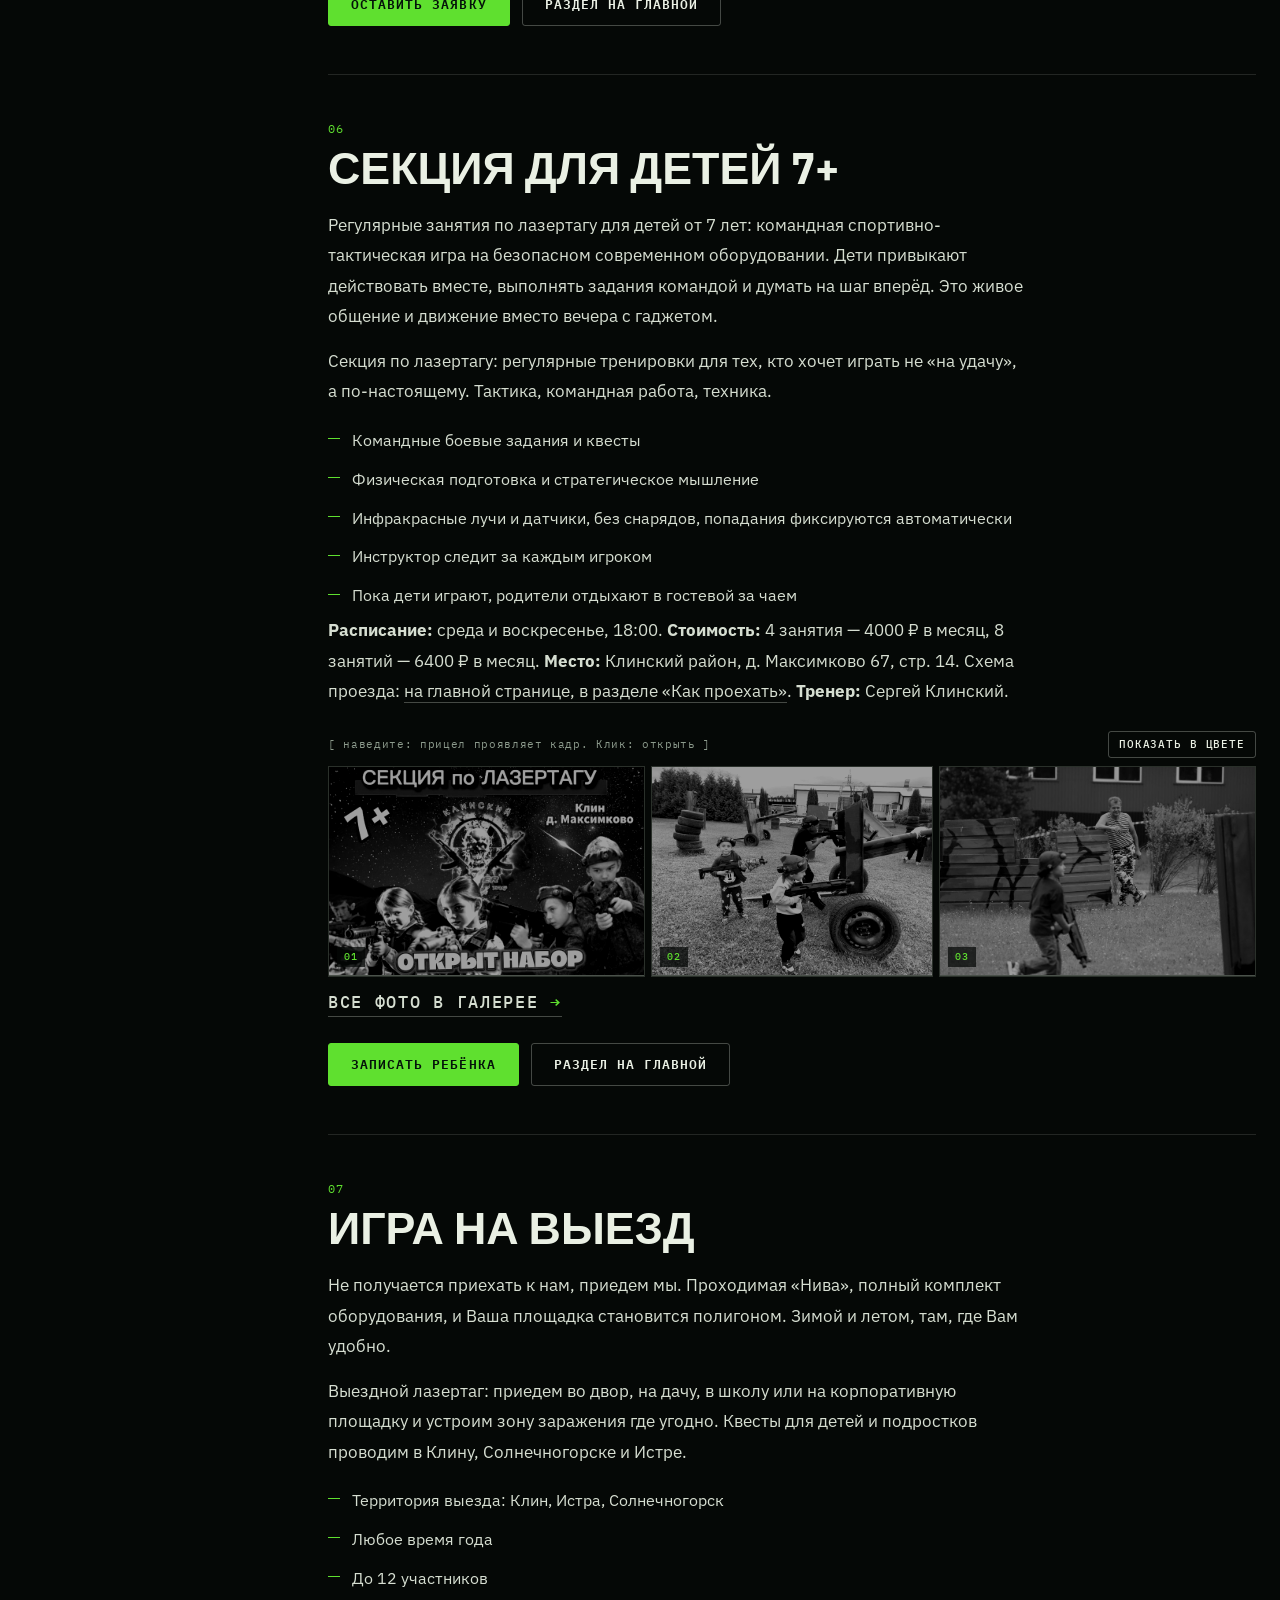
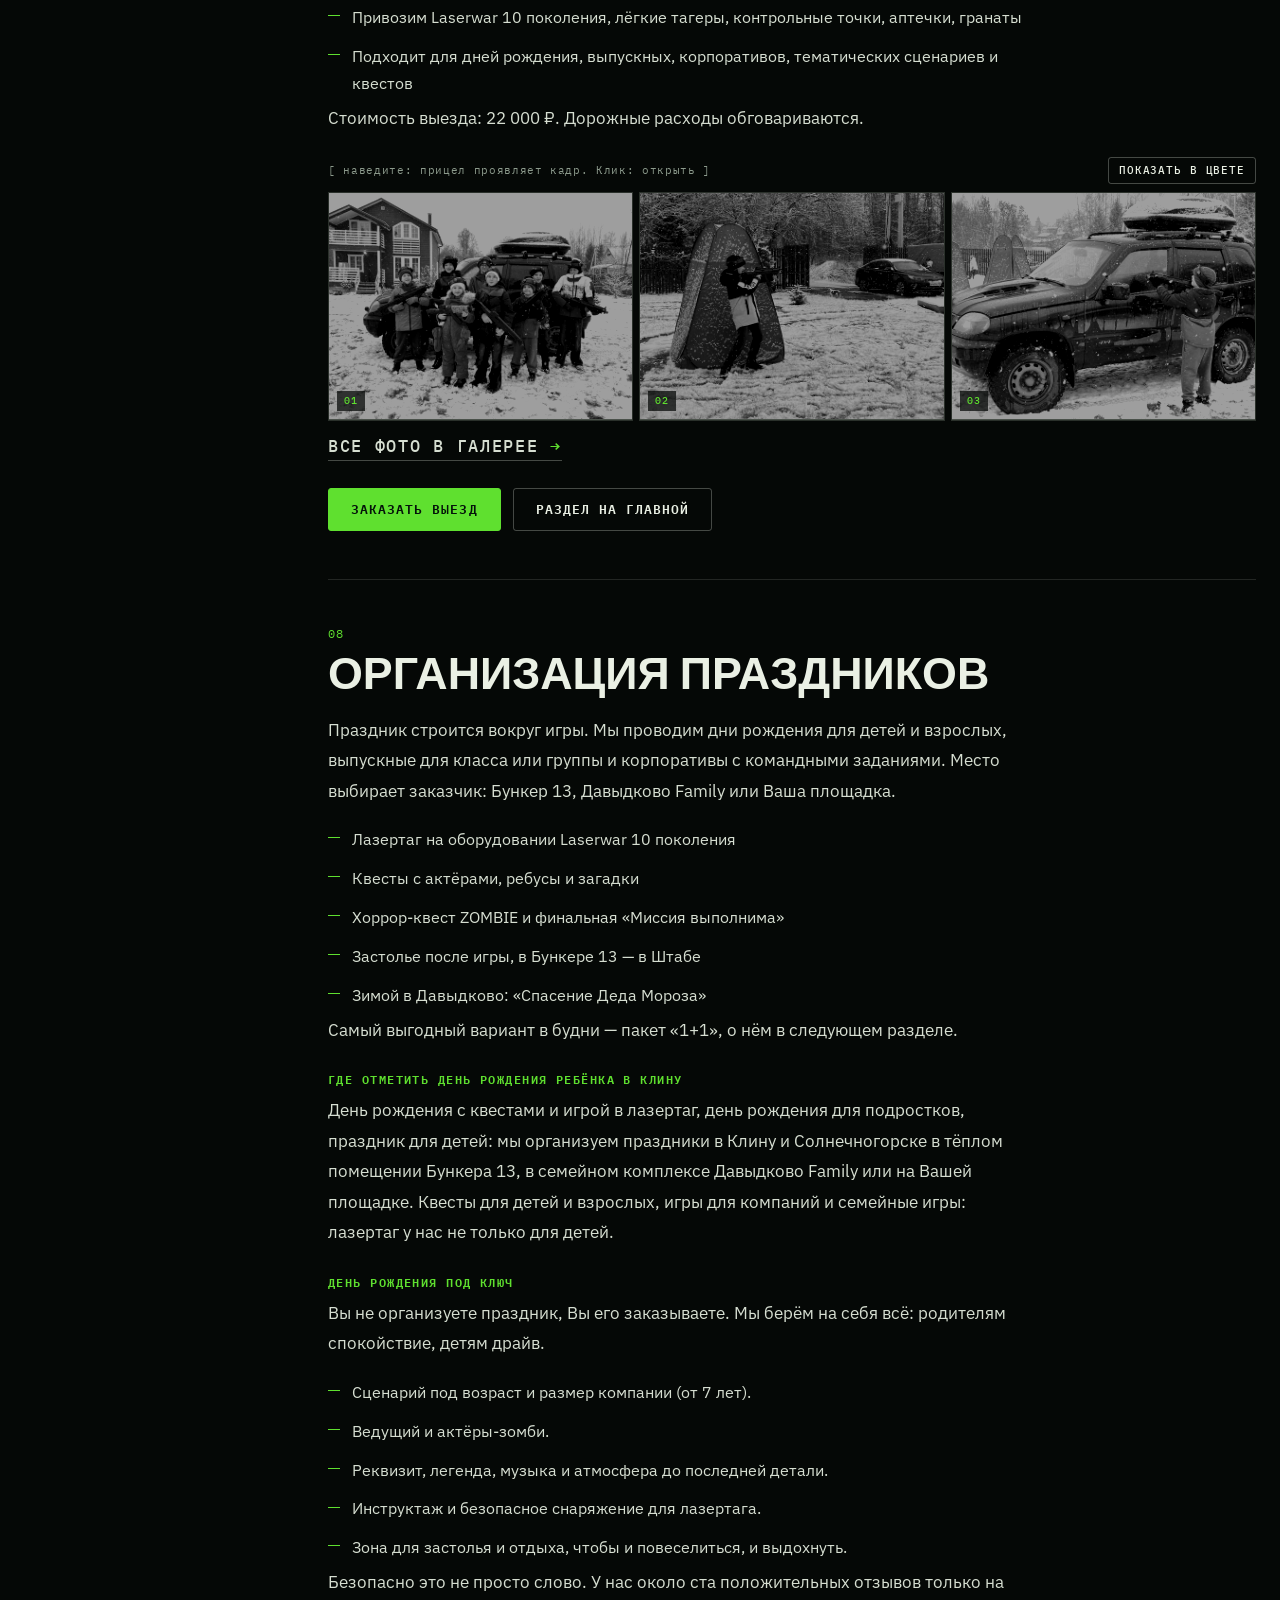
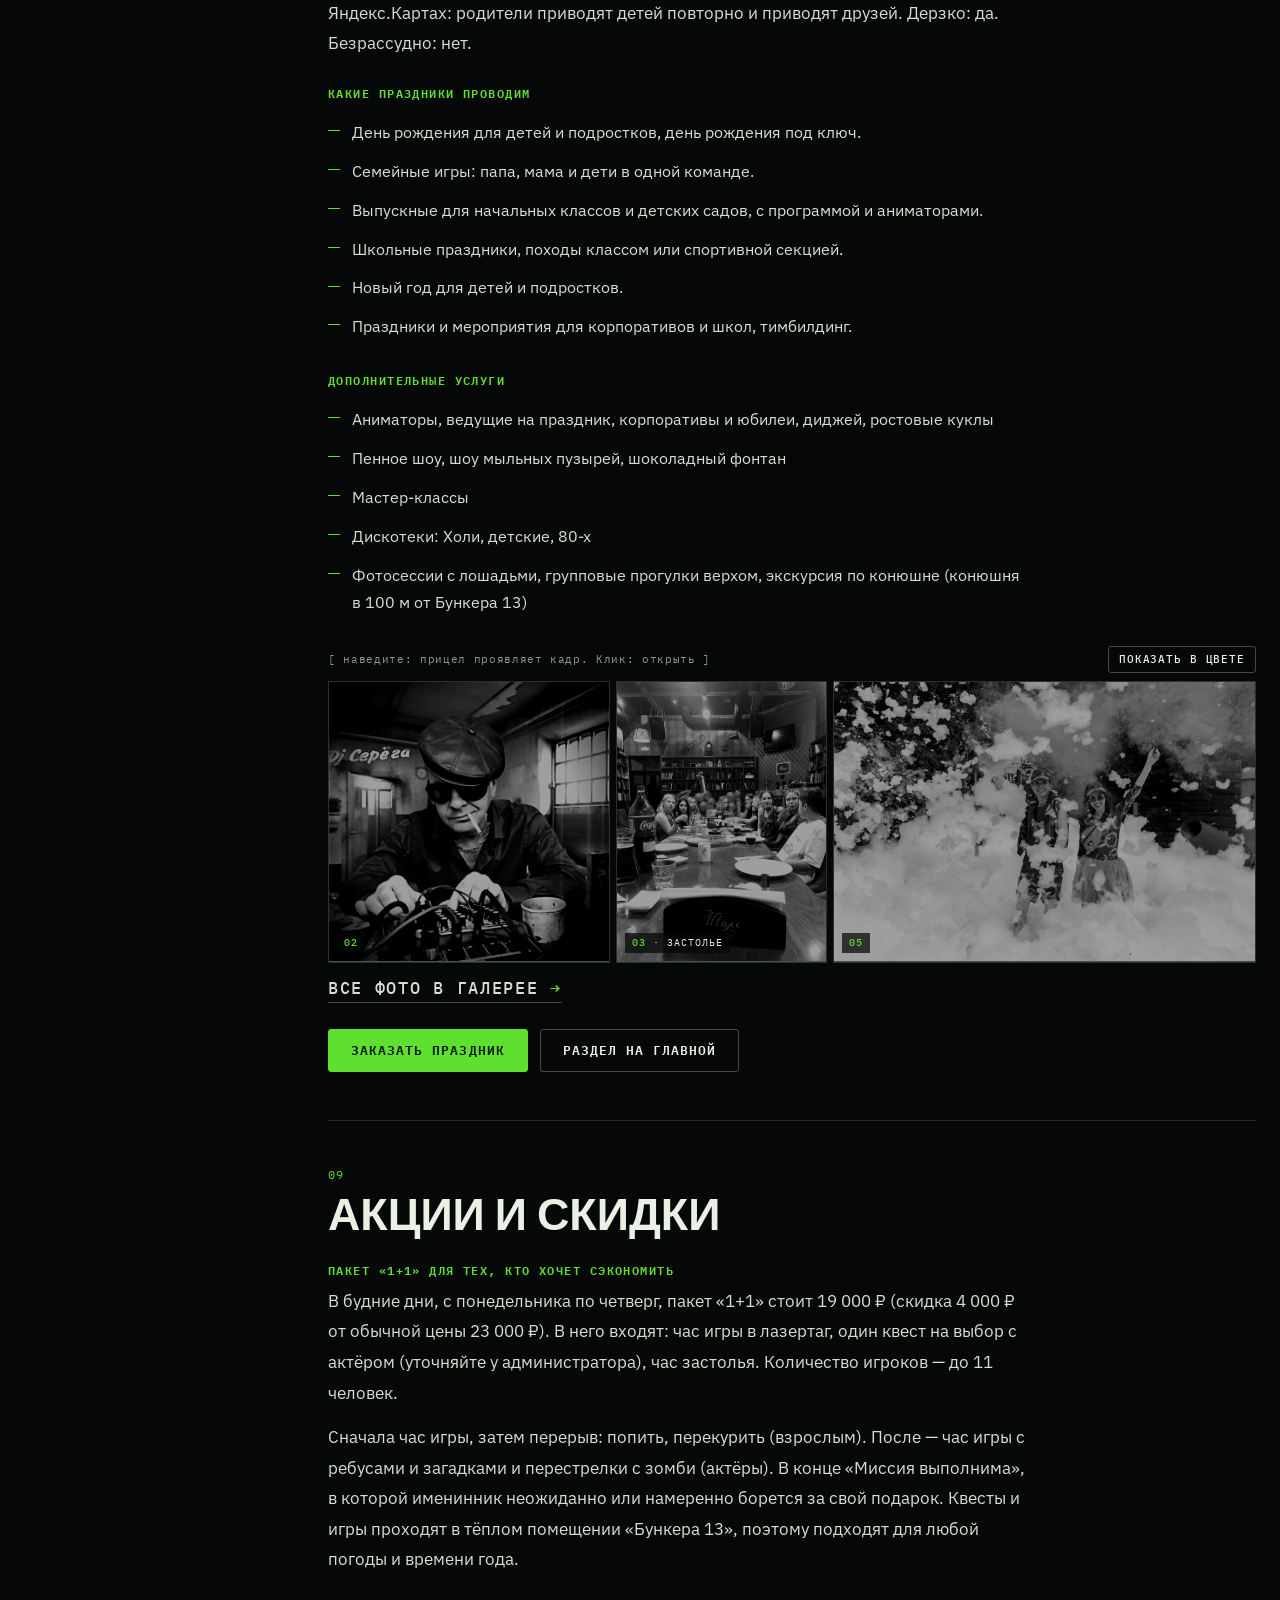
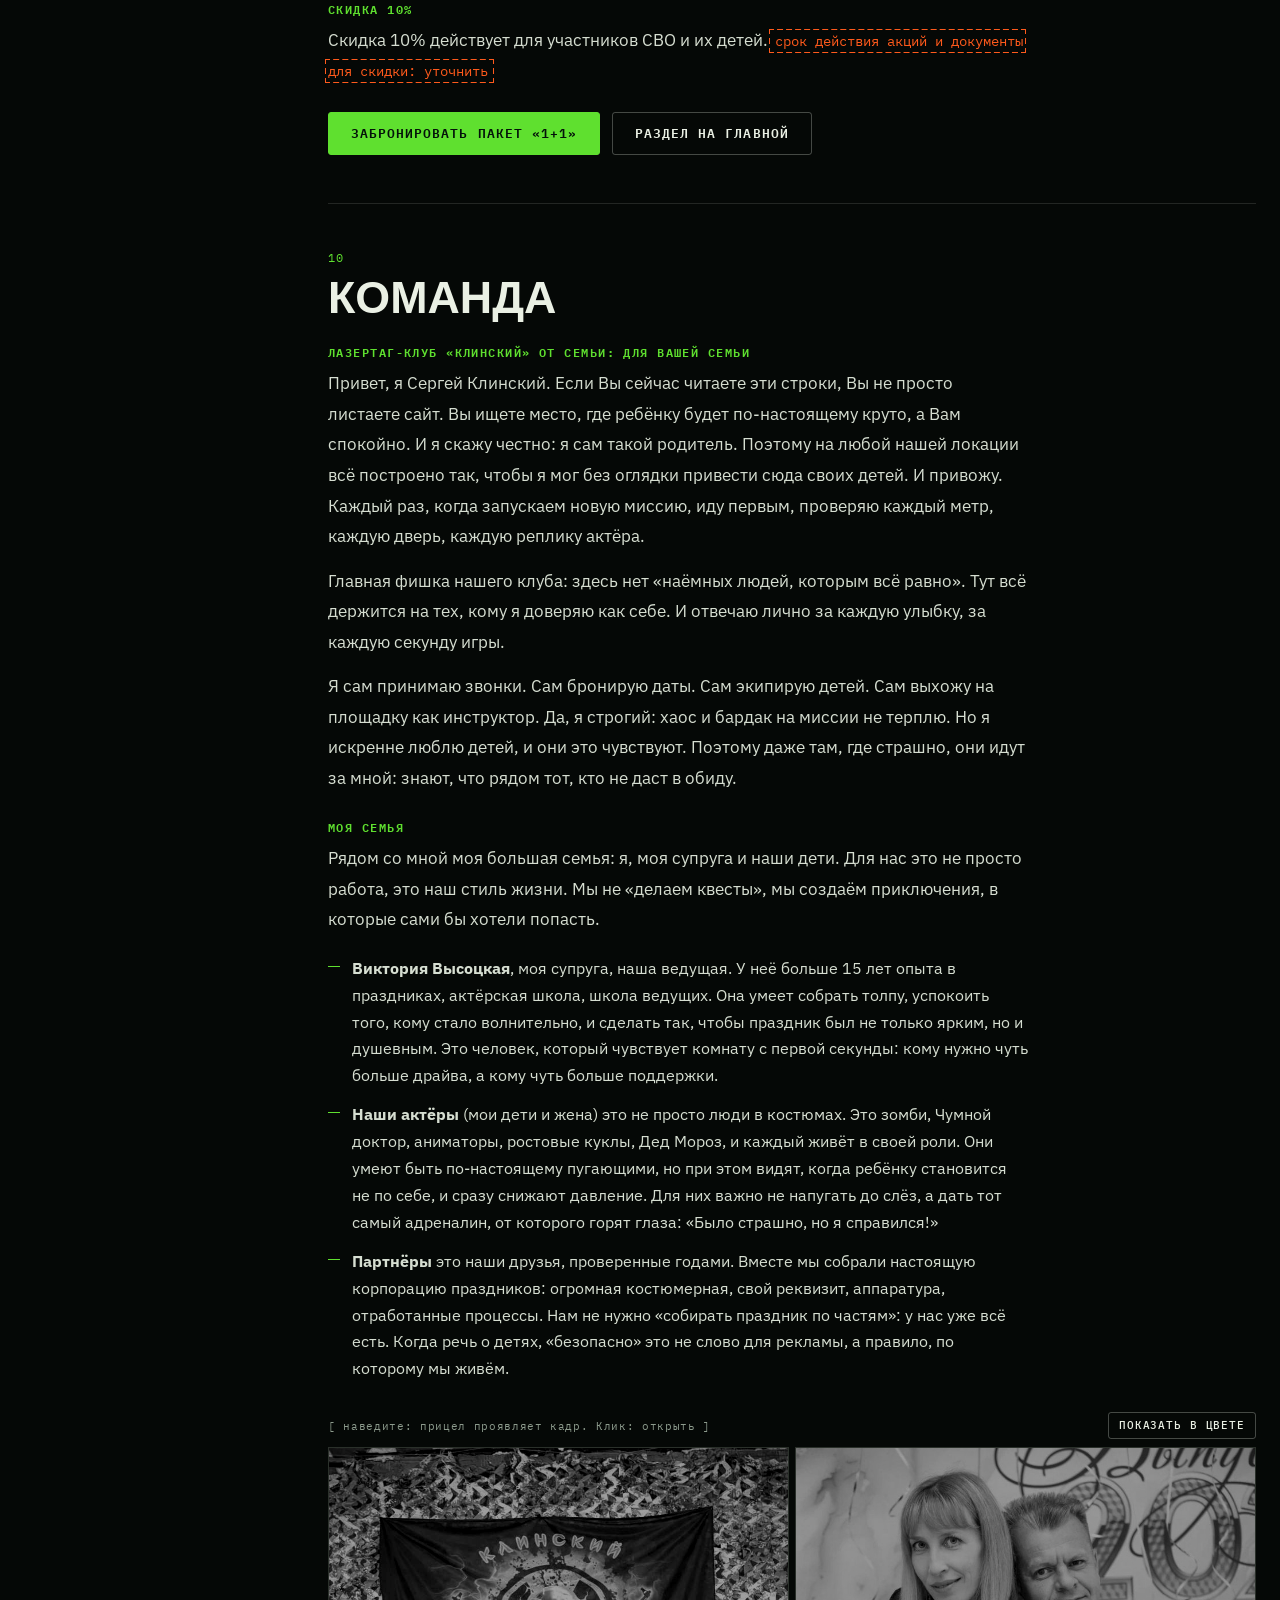
==== commit a20196a0: "Add files via upload" ====
--- a/about.html
+++ b/about.html
@@ -16,7 +16,7 @@
 <link rel="preconnect" href="https://fonts.googleapis.com">
 <link rel="preconnect" href="https://fonts.gstatic.com" crossorigin>
 <link rel="stylesheet" href="https://fonts.googleapis.com/css2?family=IBM+Plex+Mono:wght@400;500&family=IBM+Plex+Sans+Condensed:wght@500;600;700&family=IBM+Plex+Sans:wght@400;500&display=swap&subset=cyrillic">
-<link rel="stylesheet" href="style.css?v=33">
+<link rel="stylesheet" href="style.css?v=35">
 <script>document.documentElement.classList.add('js')</script>
 </head>
 <body id="top">
@@ -443,6 +443,7 @@
   </div>
 </footer>
 
-<script src="main.js?v=33"></script>
+<script src="captions.js?v=35"></script>
+<script src="main.js?v=35"></script>
 </body>
 </html>
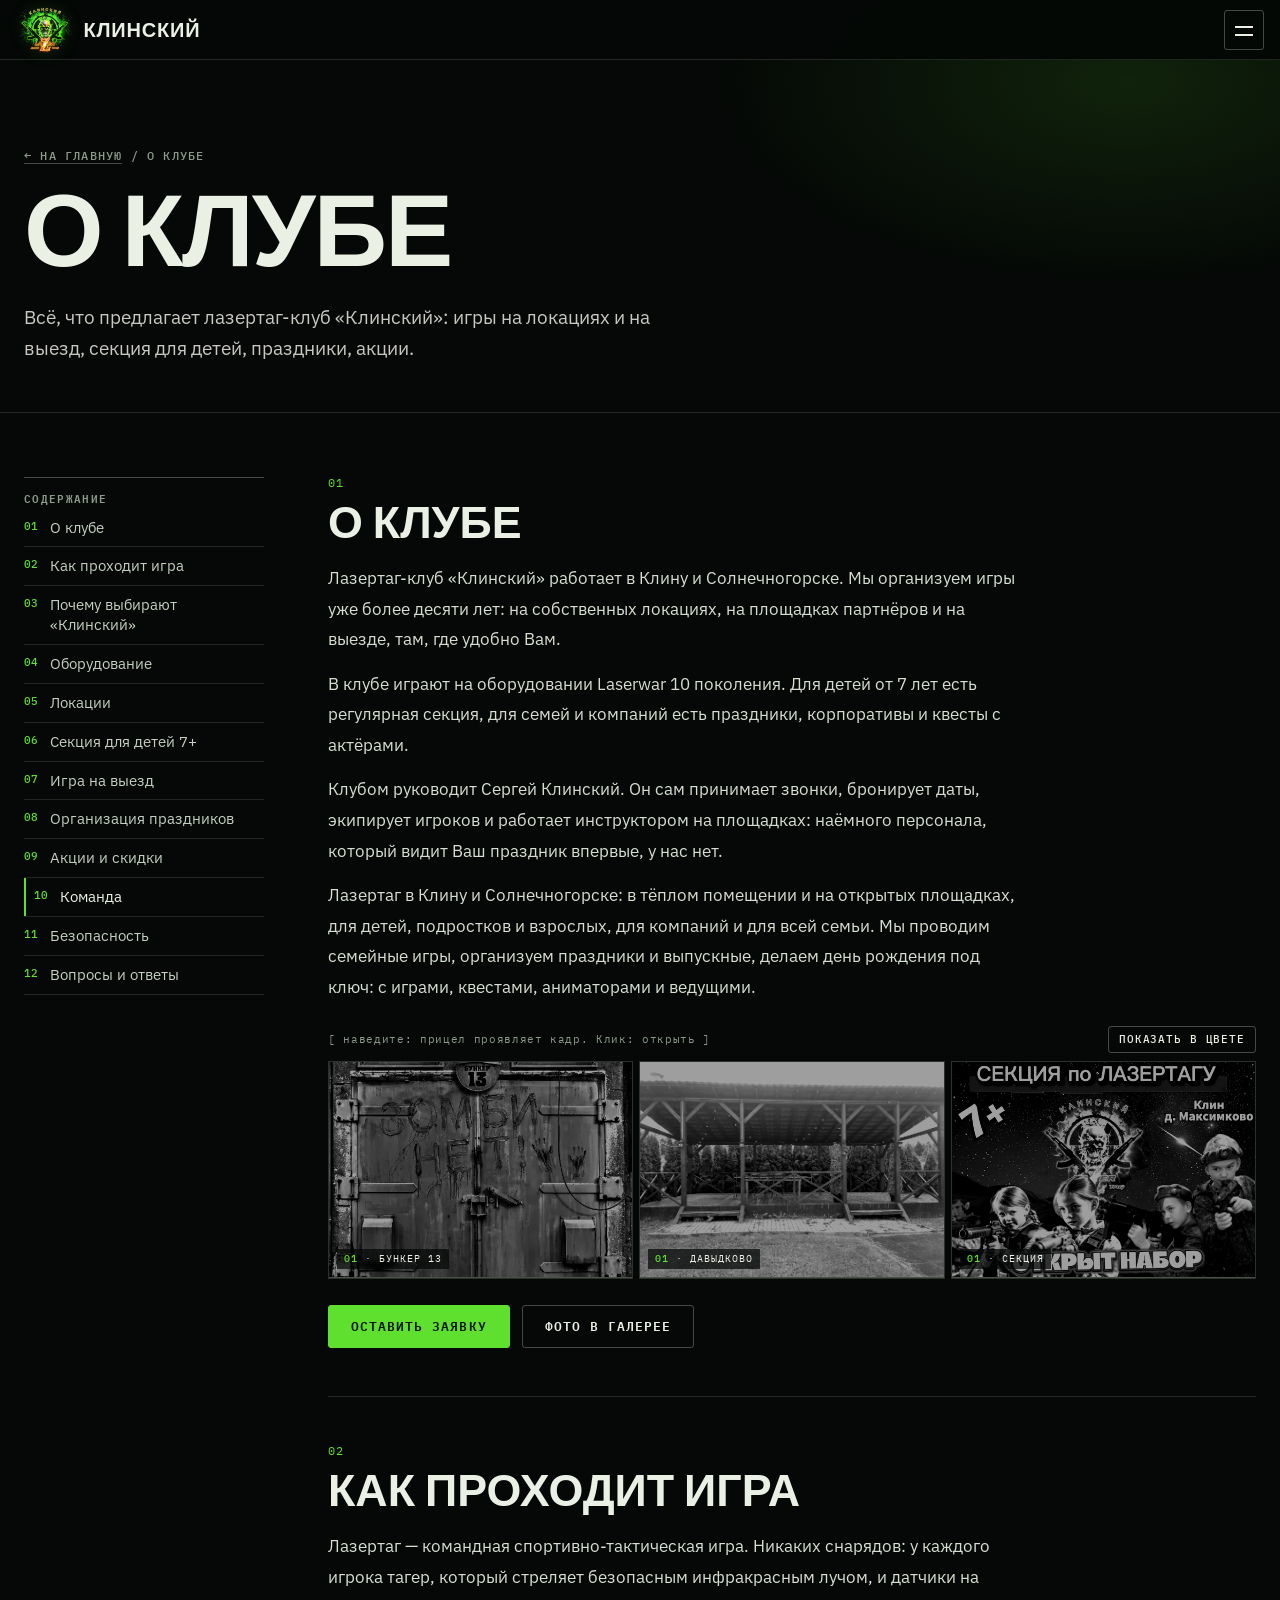
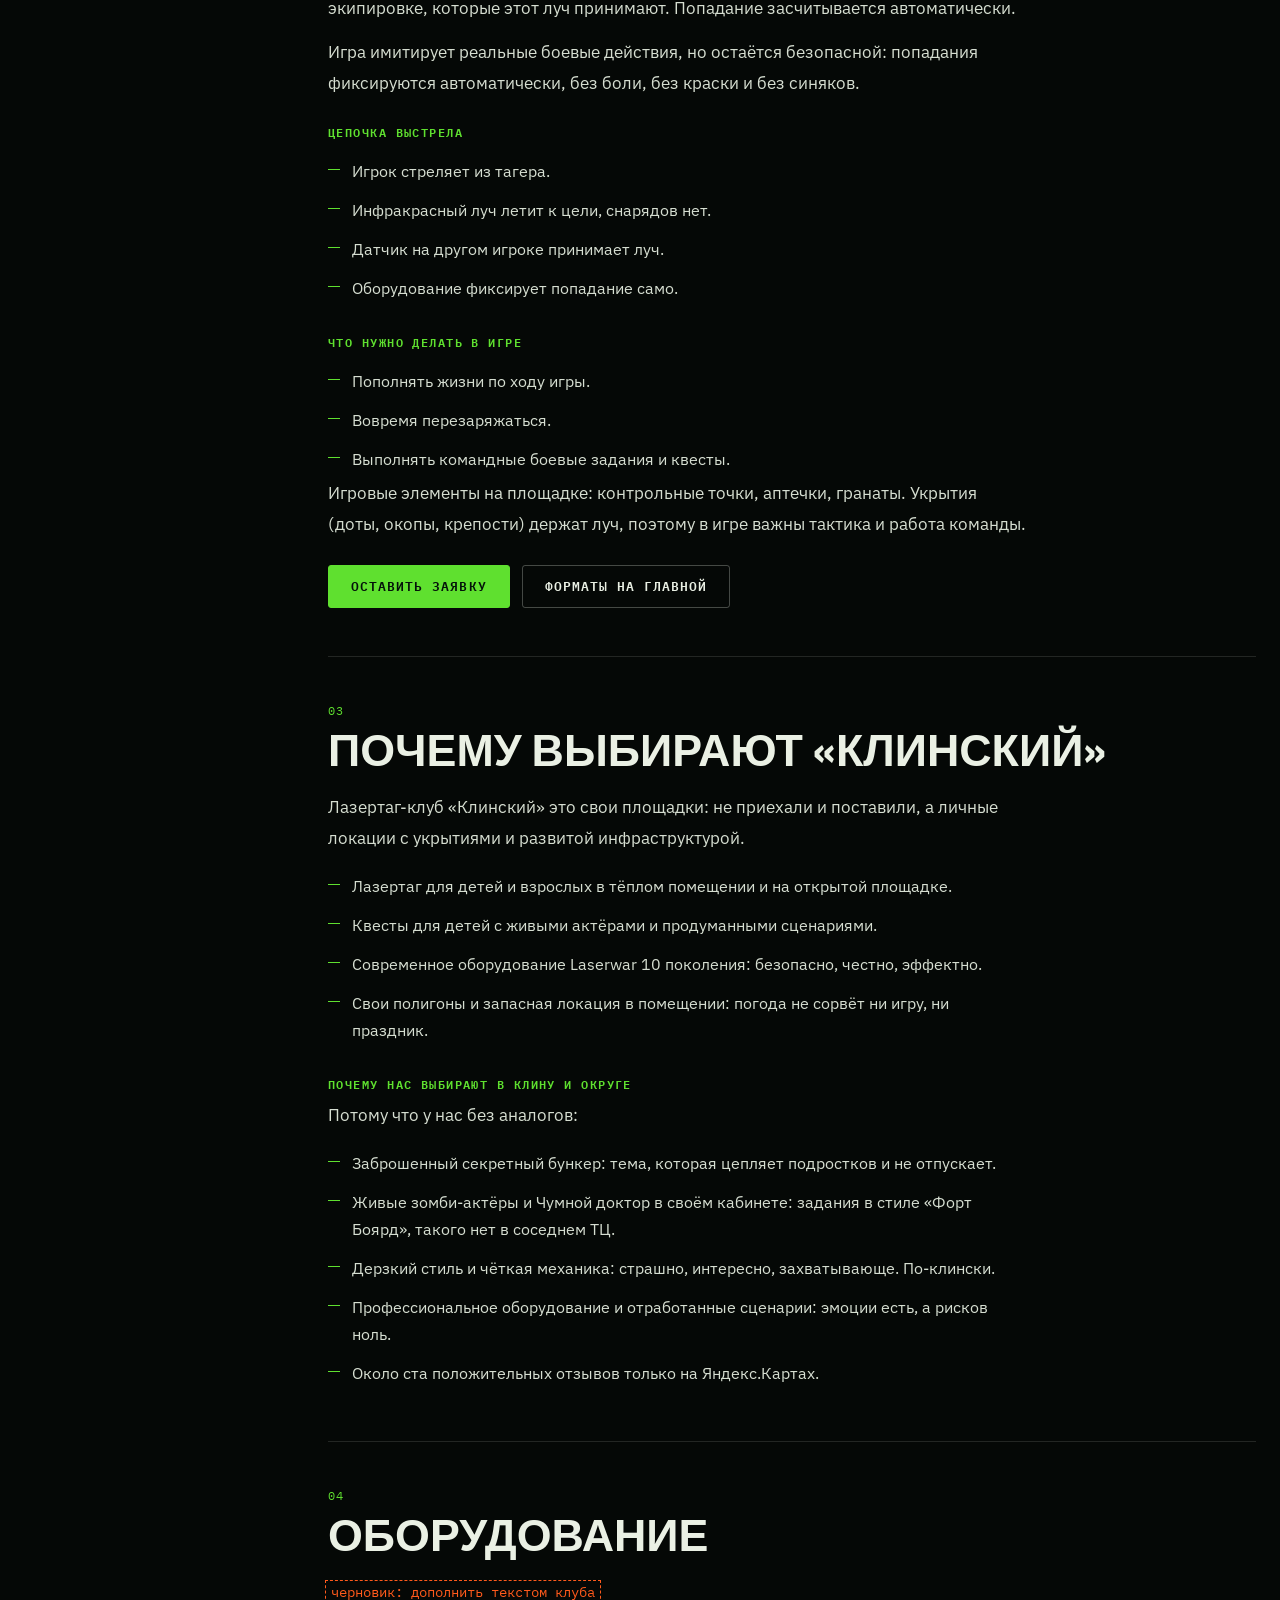
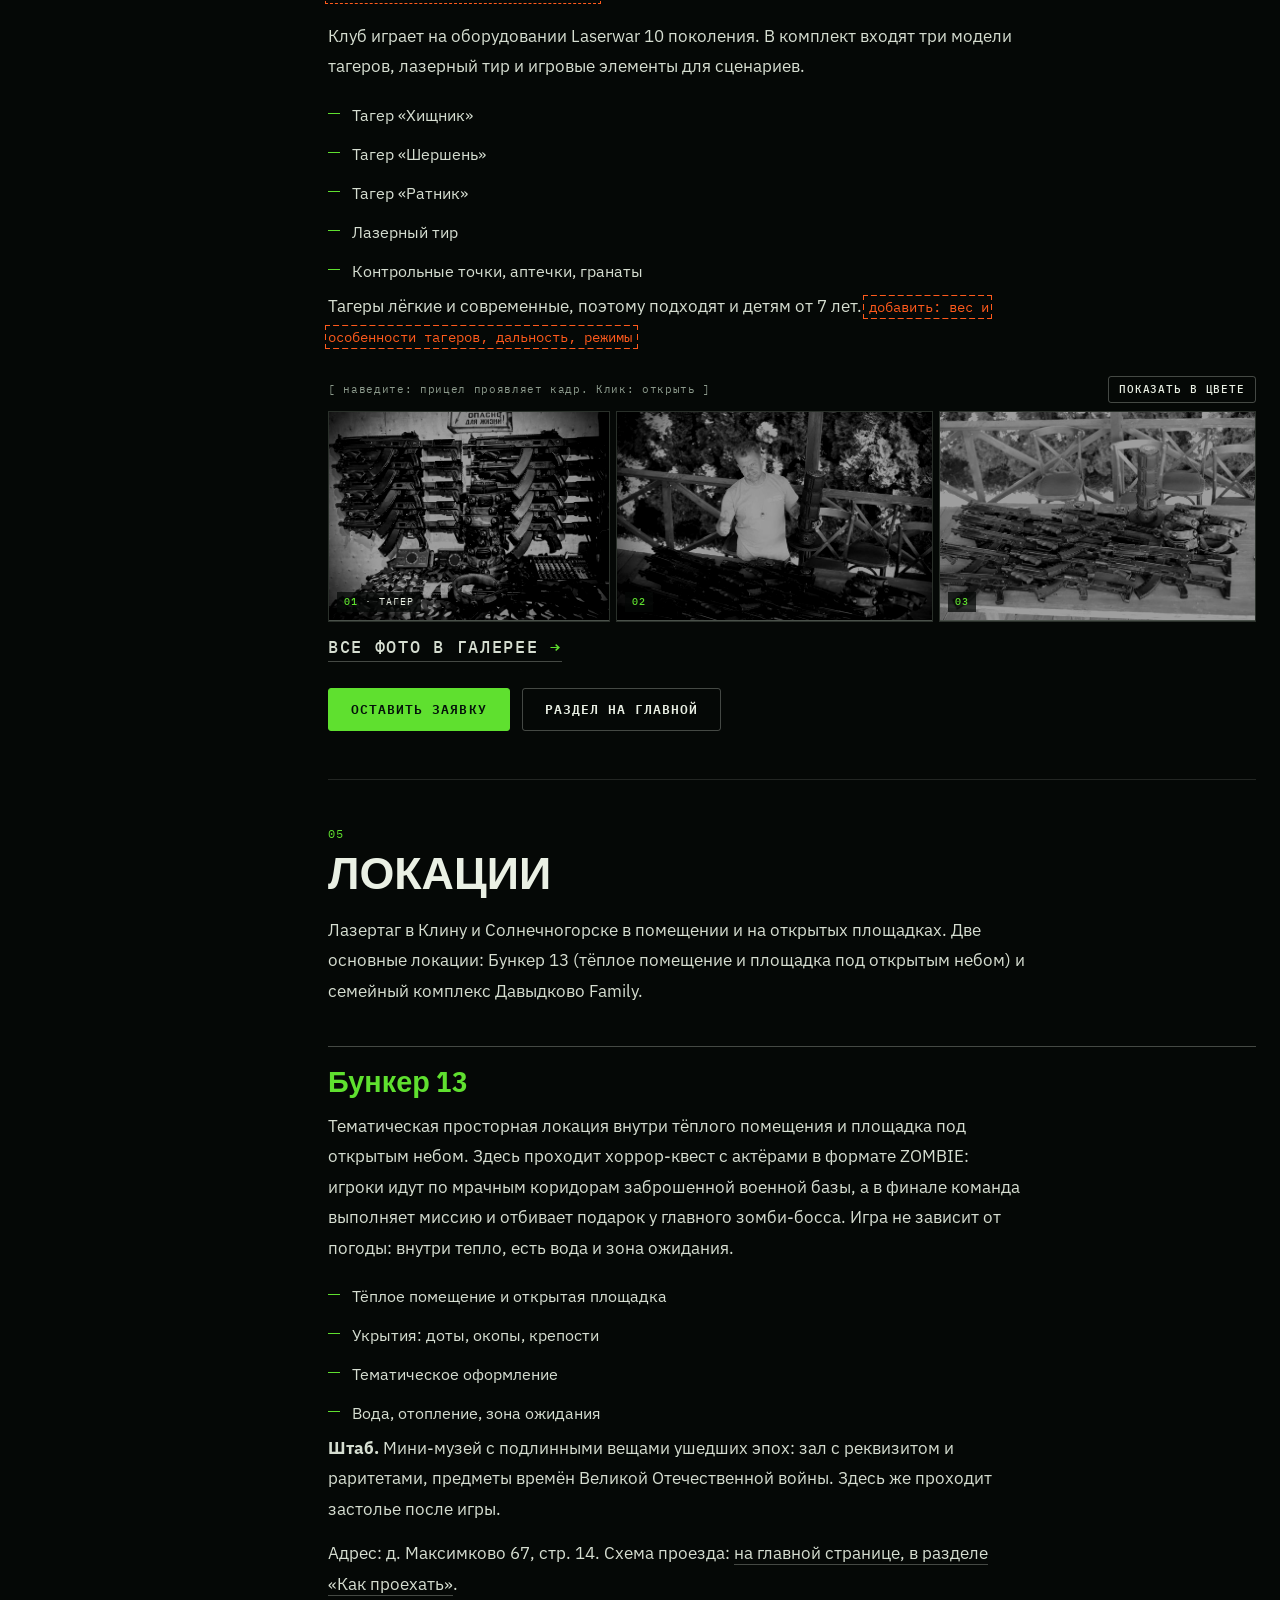
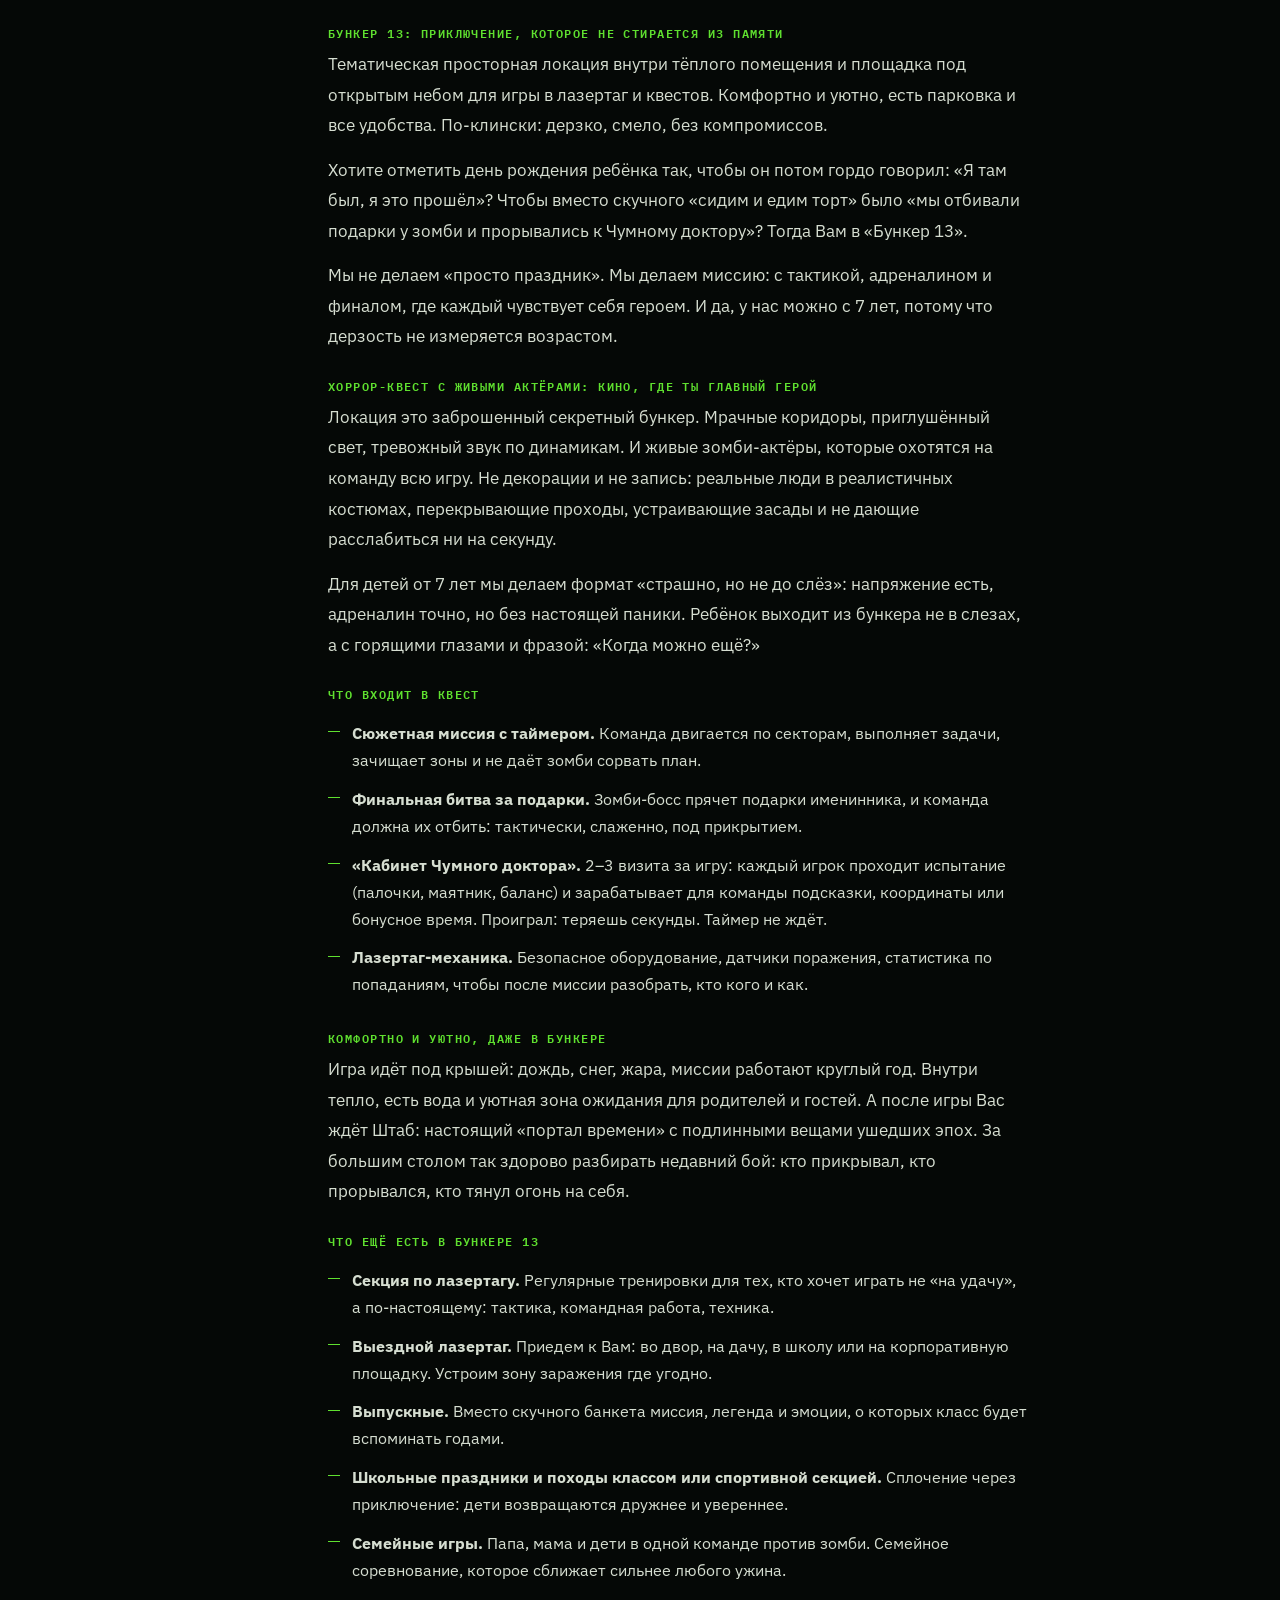
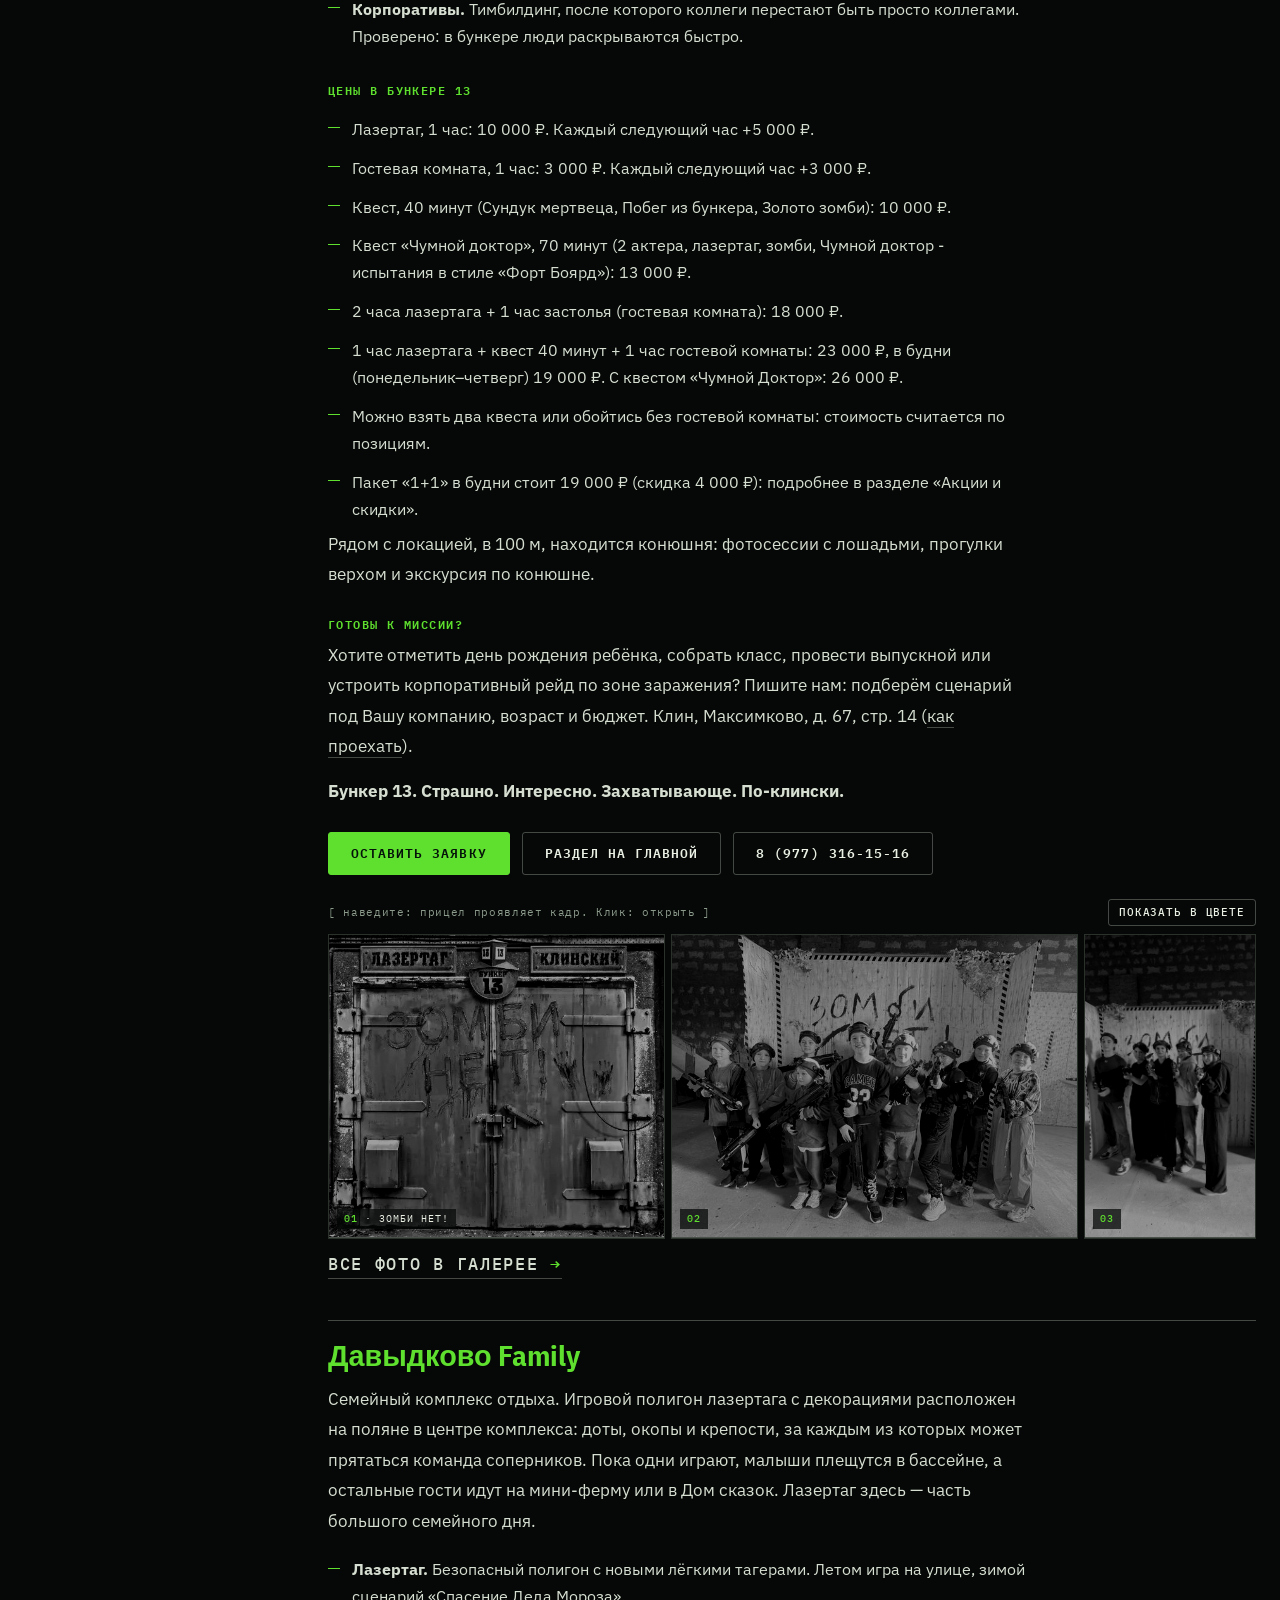
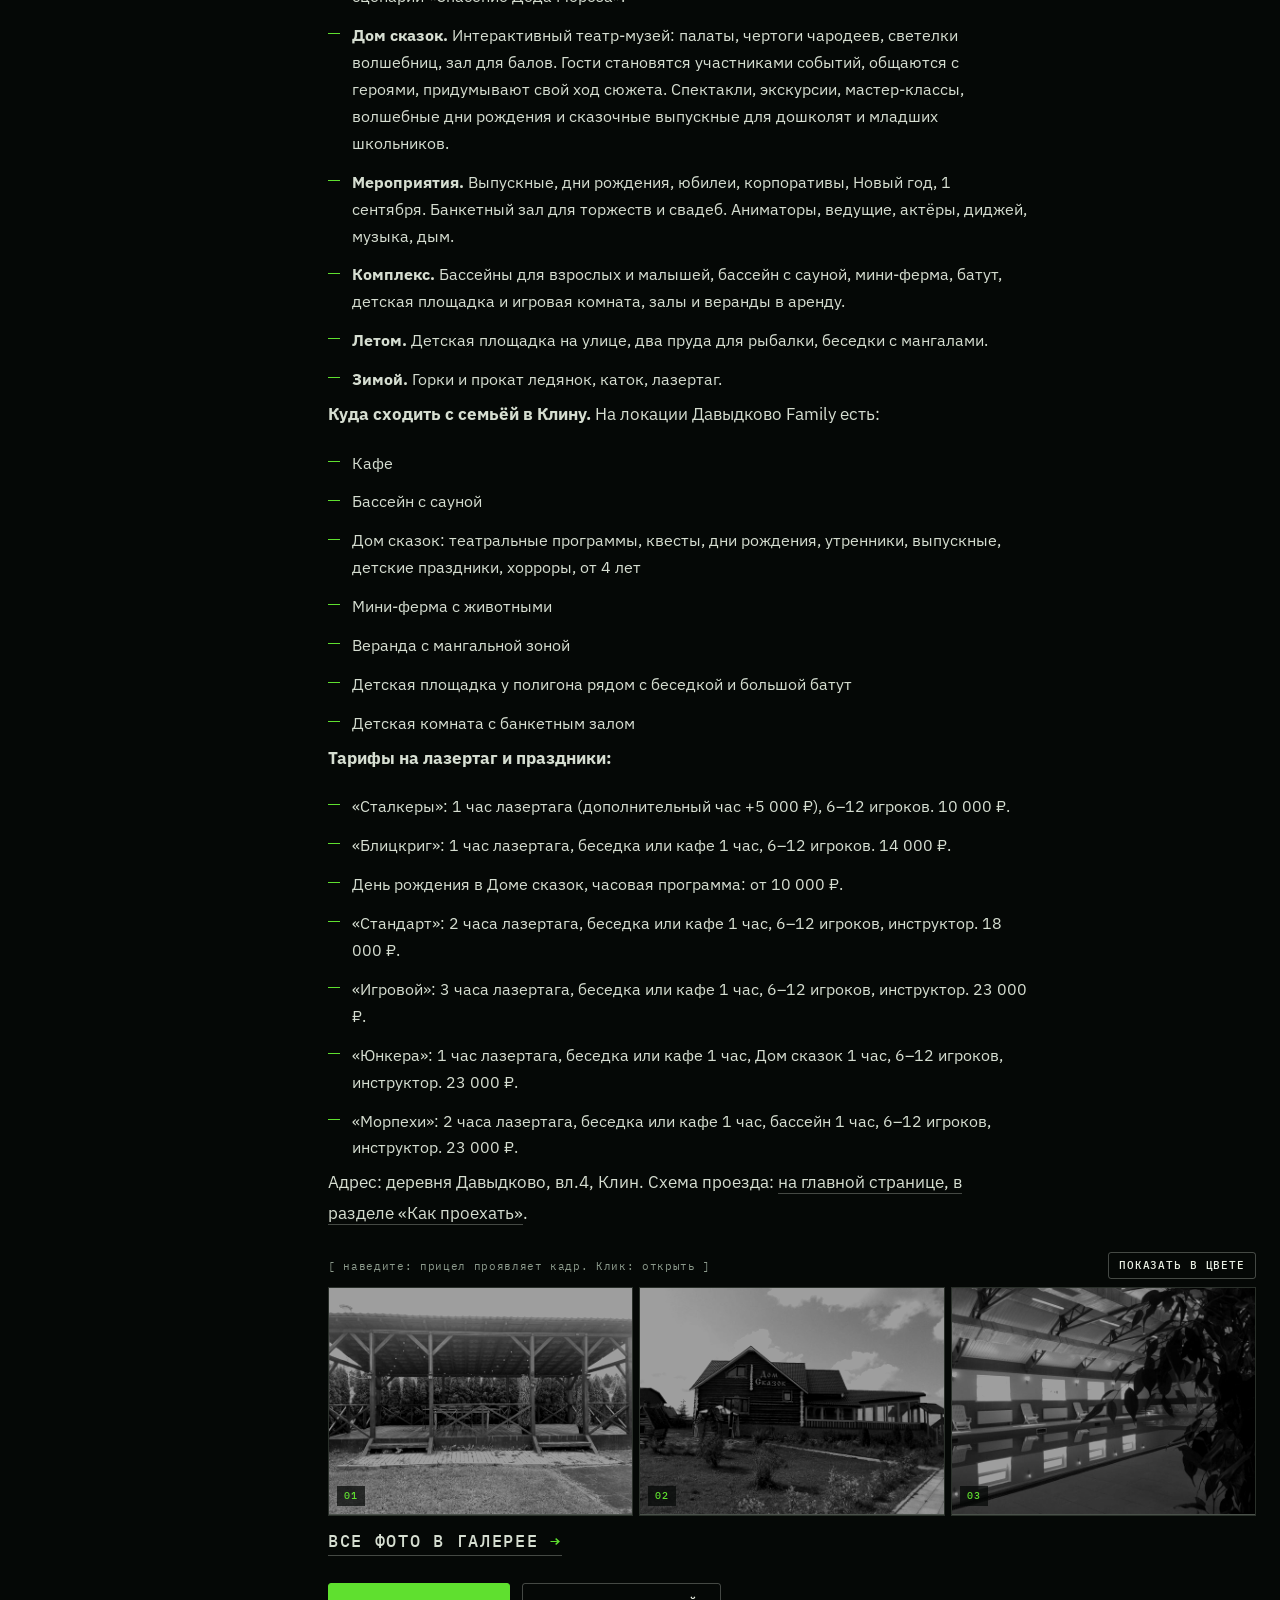
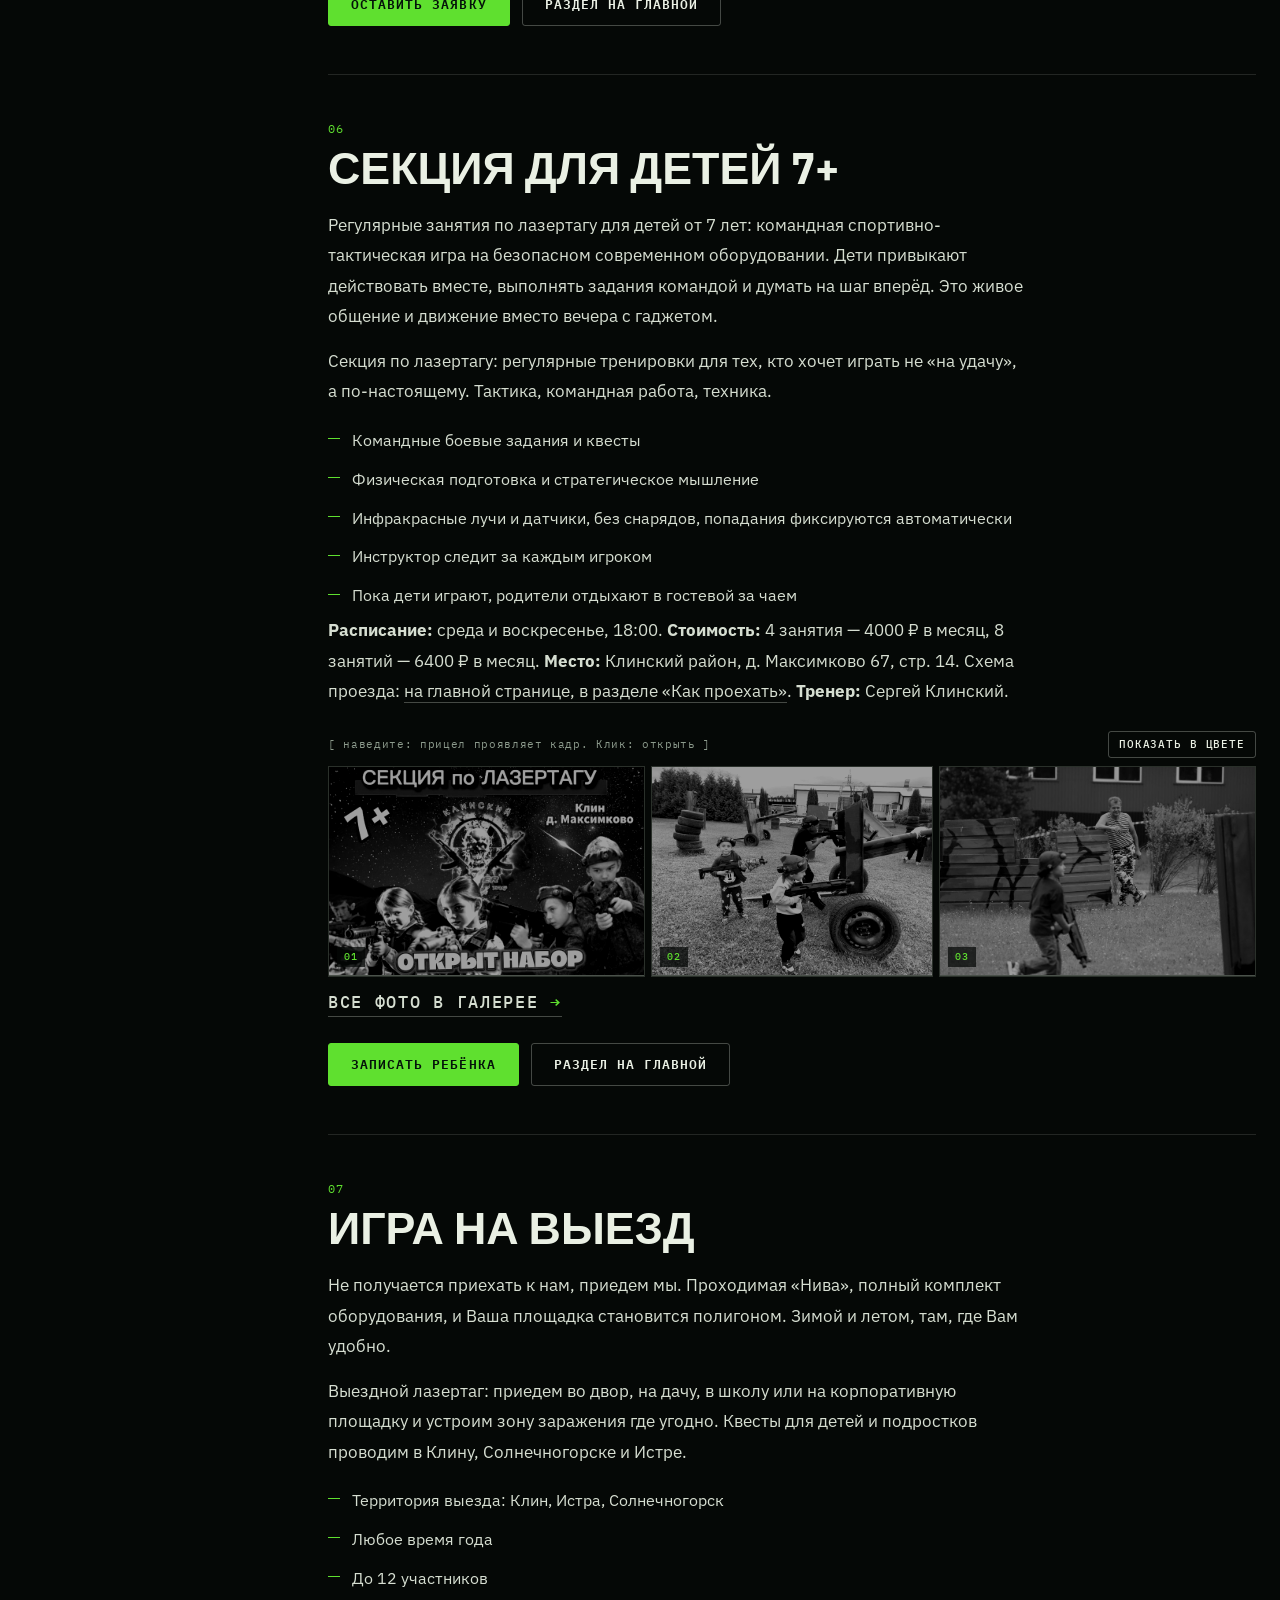
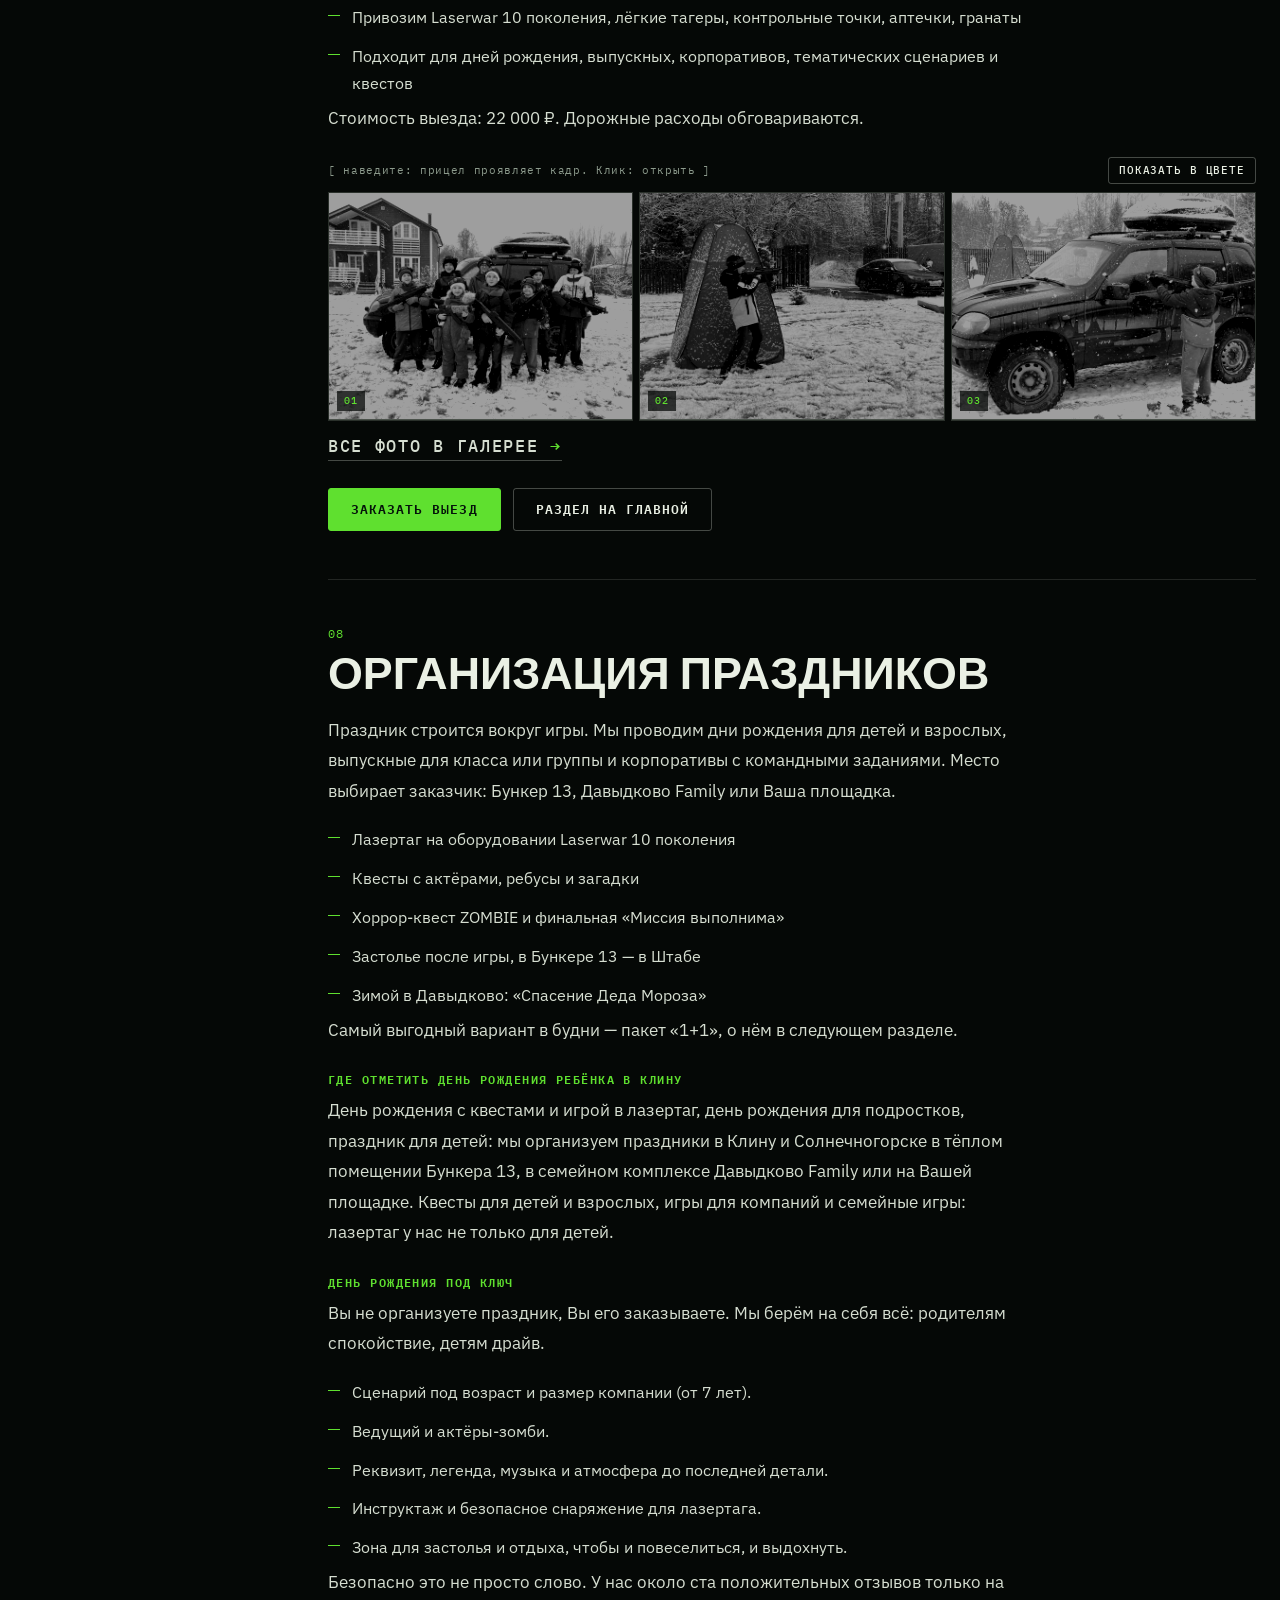
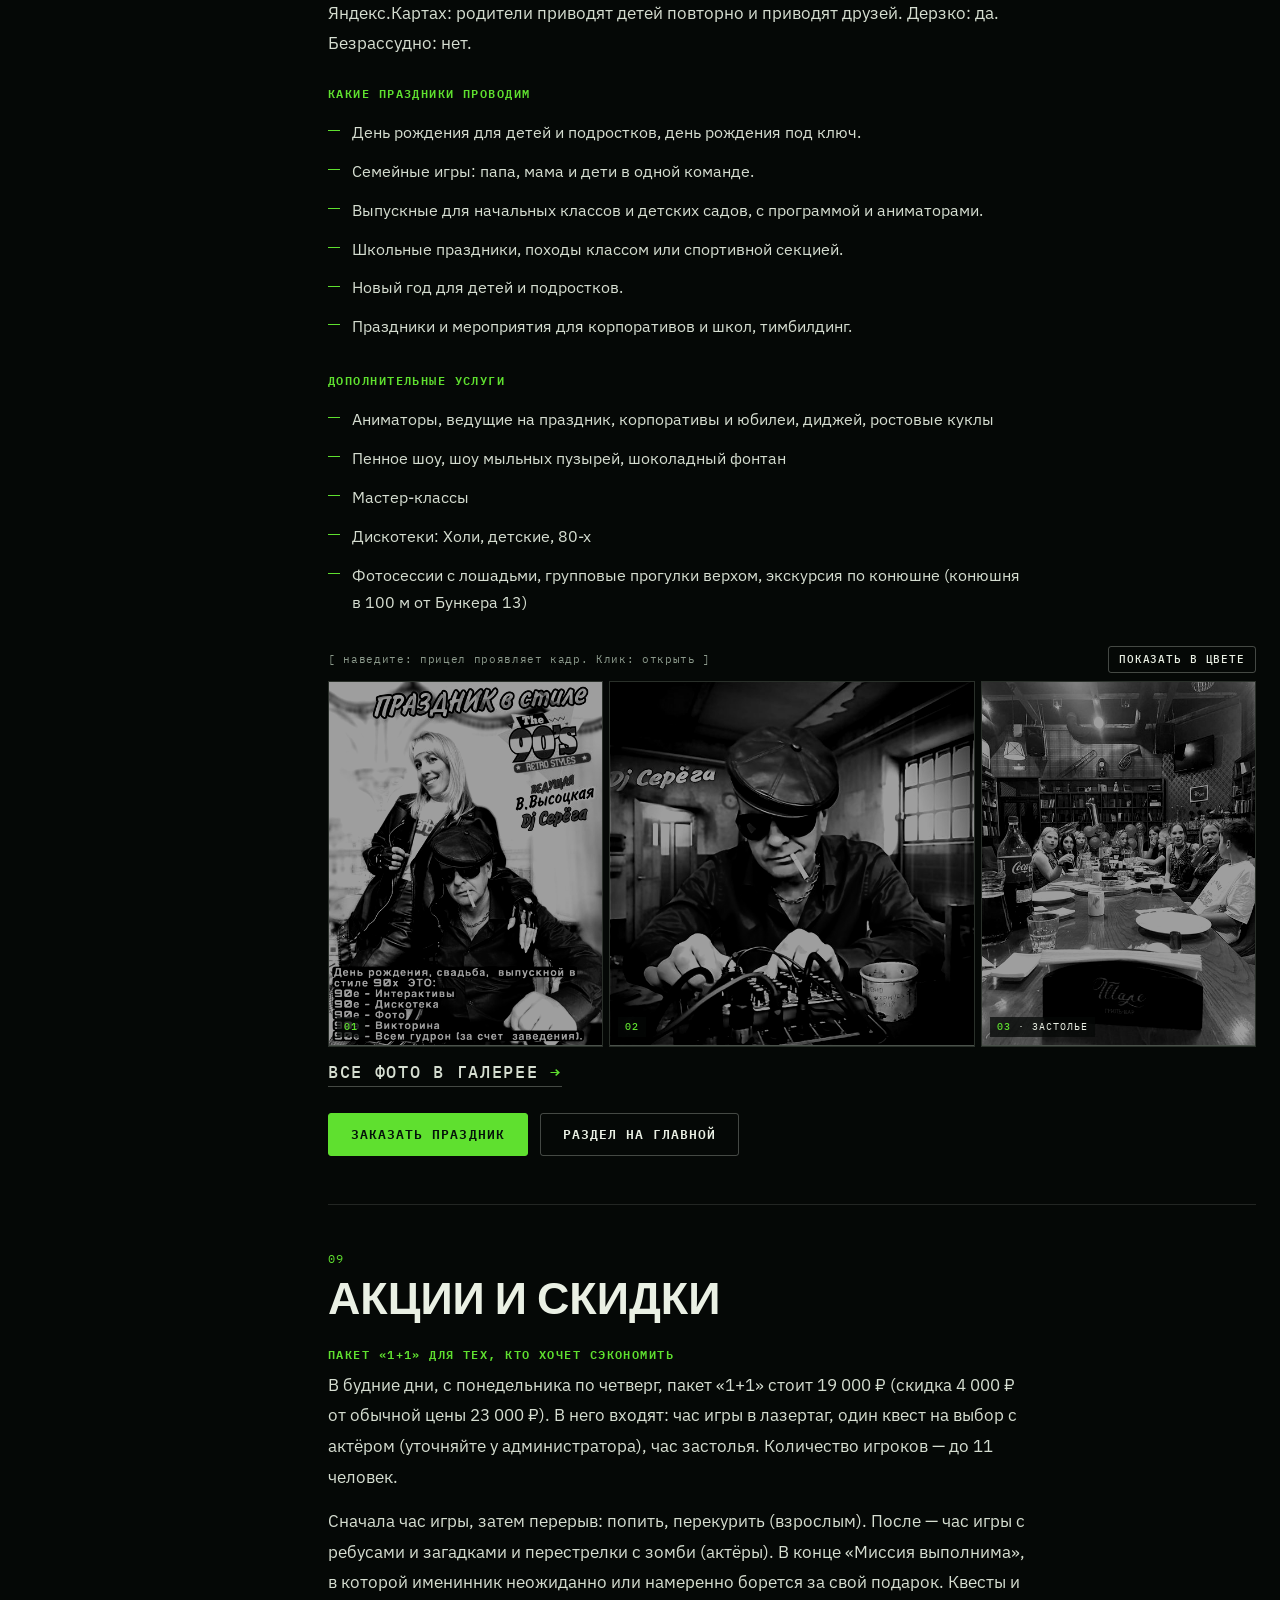
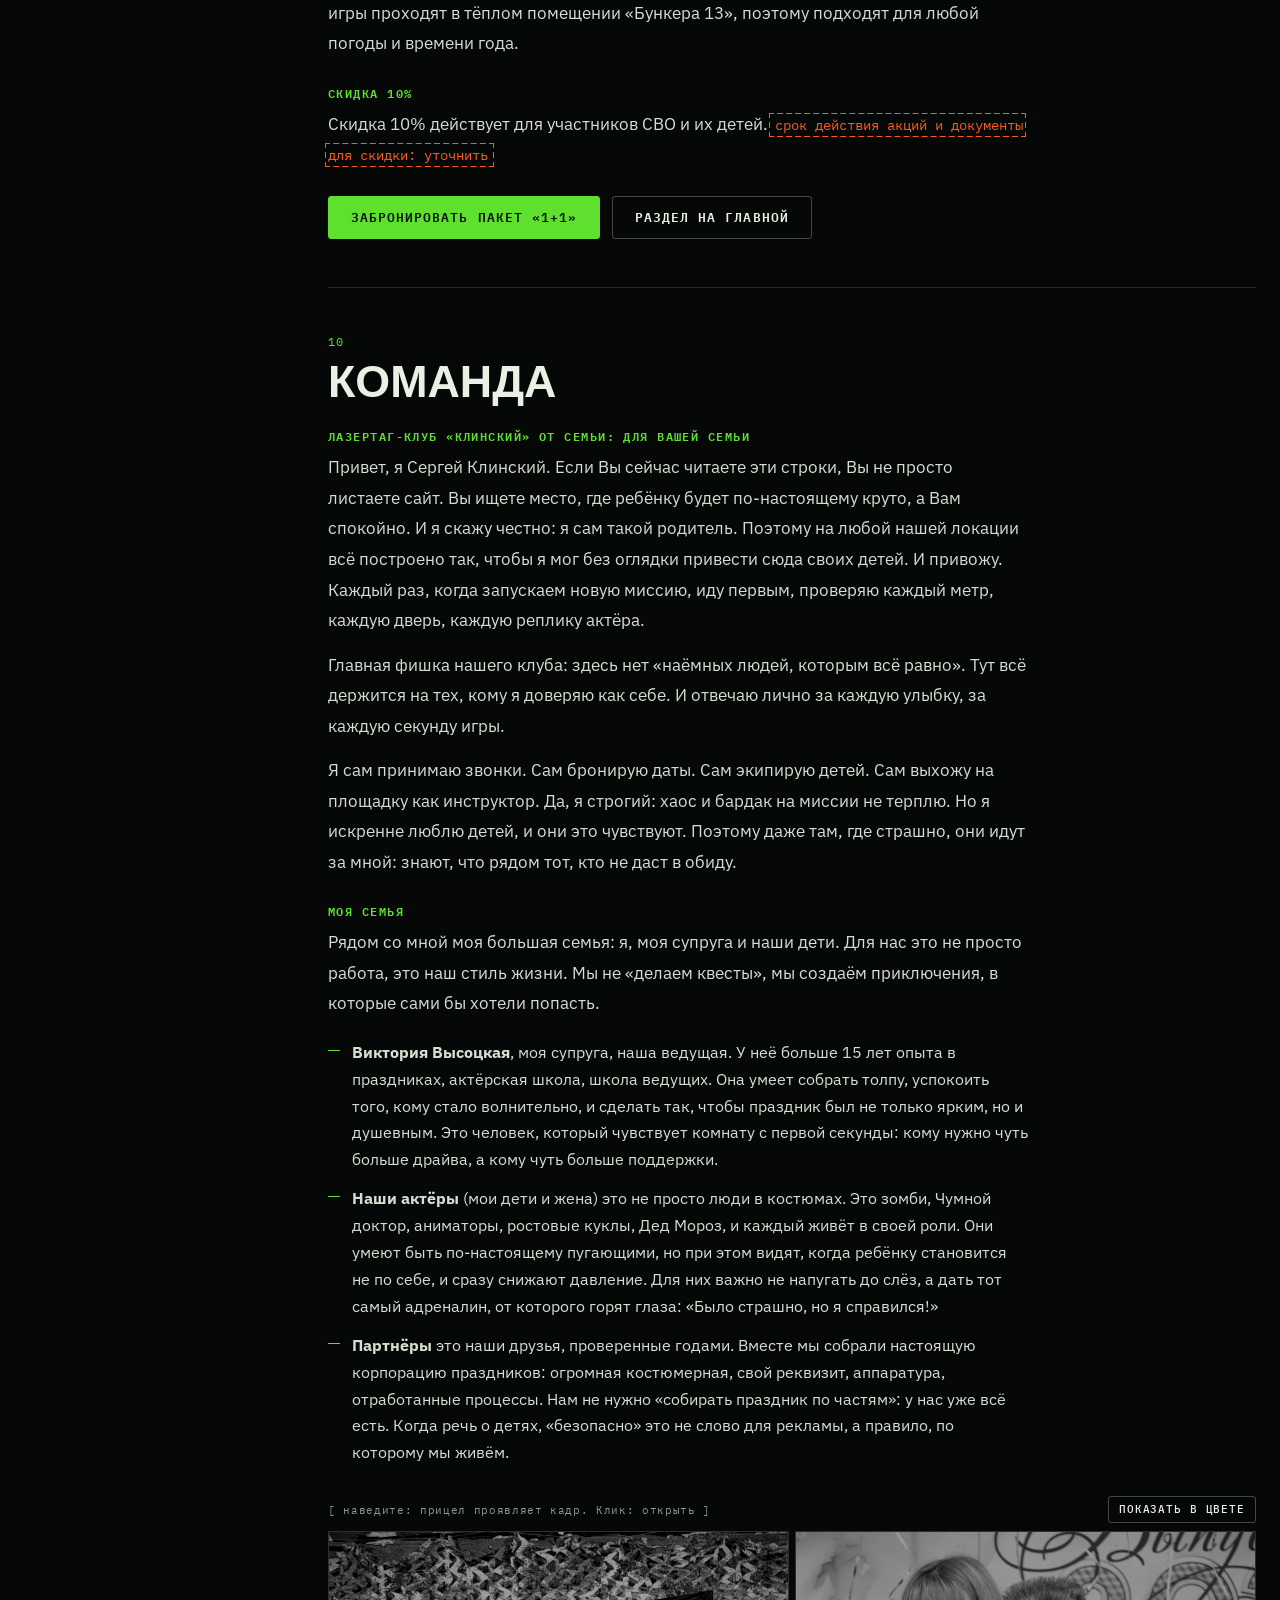
==== commit 8d53580f: "Add files via upload" ====
--- a/about.html
+++ b/about.html
@@ -16,7 +16,7 @@
 <link rel="preconnect" href="https://fonts.googleapis.com">
 <link rel="preconnect" href="https://fonts.gstatic.com" crossorigin>
 <link rel="stylesheet" href="https://fonts.googleapis.com/css2?family=IBM+Plex+Mono:wght@400;500&family=IBM+Plex+Sans+Condensed:wght@500;600;700&family=IBM+Plex+Sans:wght@400;500&display=swap&subset=cyrillic">
-<link rel="stylesheet" href="style.css?v=35">
+<link rel="stylesheet" href="style.css?v=36">
 <script>document.documentElement.classList.add('js')</script>
 </head>
 <body id="top">
@@ -443,7 +443,7 @@
   </div>
 </footer>
 
-<script src="captions.js?v=35"></script>
-<script src="main.js?v=35"></script>
+<script src="captions.js?v=36"></script>
+<script src="main.js?v=36"></script>
 </body>
 </html>
